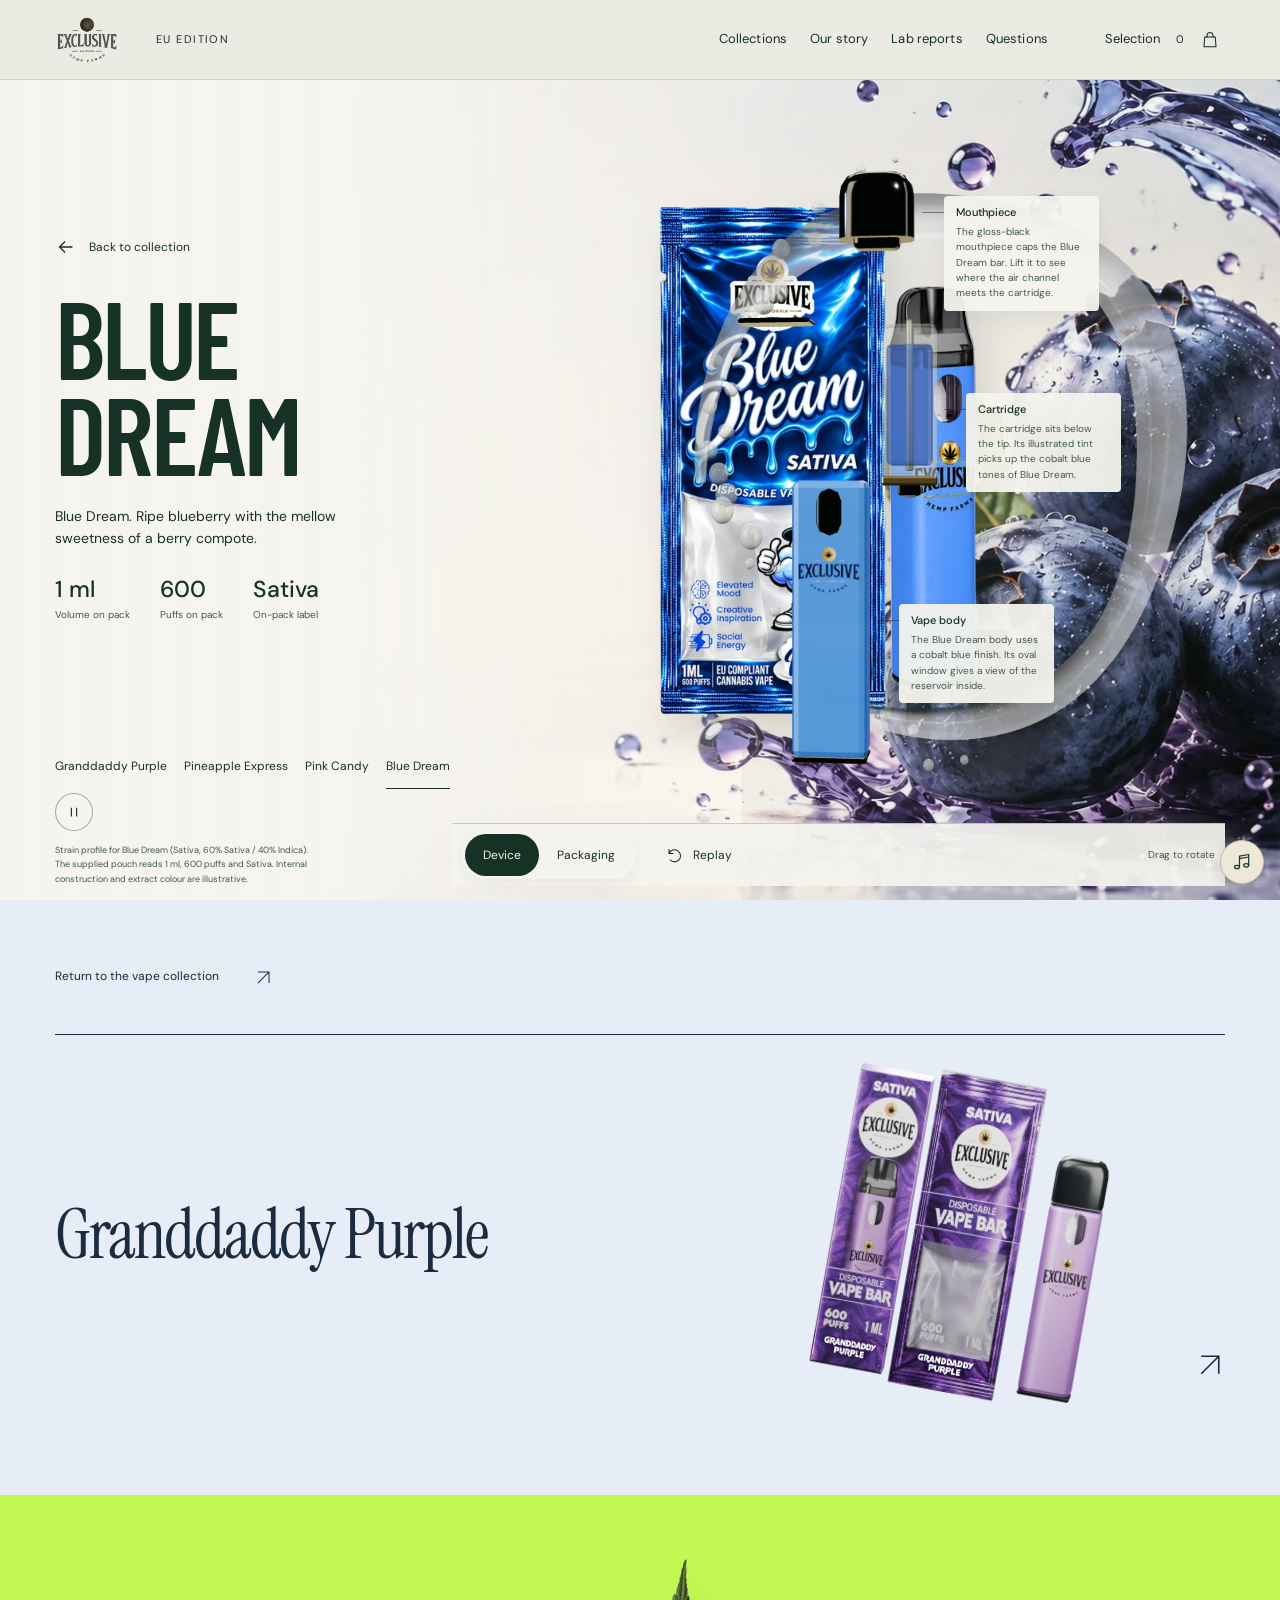
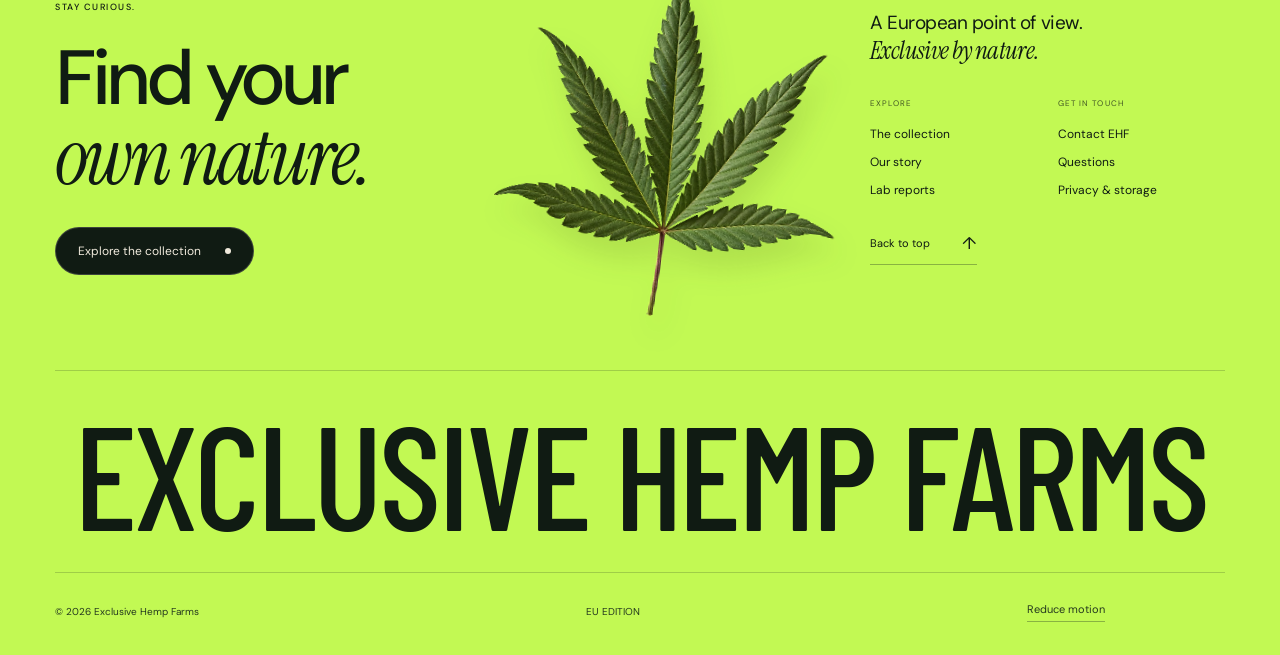
==== public/blueberry.html @ 5dedce35 "Initial commit via Netlify [skip ci]" ====
<!doctype html><html lang="en"><head><meta charset="utf-8"><meta name="viewport" content="width=device-width,initial-scale=1"><title>Blue Dream — The vape edition — Exclusive Hemp Farms EU</title><meta name="description" content="Blue Dream. Ripe blueberry with the mellow sweetness of a berry compote."><meta name="theme-color" content="#101b13"><meta name="robots" content="noindex,nofollow"><link rel="icon" href="assets/favicon.png"><link rel="stylesheet" href="assets/fonts.css?v=1533f3475160"><link rel="stylesheet" href="styles.css?v=d5205878f6c6"><link rel="stylesheet" href="range.css?v=efde7f44a923"><link rel="stylesheet" href="soundscape.css?v=4248c386e1ec"><link rel="stylesheet" href="studies.css?v=fc1baa2a2f36"><link rel="stylesheet" href="leaf.css?v=dbc533bc6bcd"><link rel="stylesheet" href="smoke.css?v=e3075297af73"><link rel="stylesheet" href="entrance.css?v=60bba1873b85"><link rel="stylesheet" href="product-story.css?v=9e321ae81c49"><link rel="stylesheet" href="model-viewer.css?v=6ae8c938dfa9"><link rel="stylesheet" href="premium-range.css?v=fd14d6613553"><link rel="stylesheet" href="editions.css?v=f615f552817e"><script src="app.js?v=a95177cbecfe" type="module"></script><link rel="stylesheet" href="collection-cinema.css?v=55f308e5d722"><link rel="stylesheet" href="product-reveal.css?v=84df0d47ff23"><link rel="stylesheet" href="flavour-motion.css?v=278809ebc2f7"><link rel="stylesheet" href="mood-circle.css?v=da6bcfbf22dc"></head><body data-page="edition" class="range-edition"><a class="skip-link" href="#main">Skip to content</a><header class="site-header">
    <a class="brand" href="index.html" aria-label="Exclusive Hemp Farms home"><img src="assets/ehf-logo.webp" width="74" height="72" alt="Exclusive Hemp Farms"><span class="edition">EU EDITION</span></a>
    <nav class="desktop-nav" aria-label="Main navigation"><a href="index.html#collections">Collections</a><a href="story.html">Our story</a><a href="index.html#standards">Lab reports</a><a href="index.html#questions">Questions</a></nav>
    <div class="header-actions"><button class="selection-toggle" data-open-selection aria-label="Open saved selection">Selection <span data-selection-count>0</span><svg viewBox="0 0 24 24" width="18" height="18" fill="none" stroke="currentColor" stroke-width="1.4" aria-hidden="true"><path d="M5 8h14l1 13H4L5 8Z"/><path d="M8 9V6a4 4 0 0 1 8 0v3"/></svg></button><button class="menu-toggle" aria-expanded="false" aria-controls="mobile-menu" aria-label="Open navigation"><span></span><span></span></button></div>
  </header><nav class="mobile-menu" id="mobile-menu" aria-label="Mobile navigation" hidden><a href="index.html#collections">Collections</a><a href="story.html">Our story</a><a href="index.html#standards">Lab reports</a><a href="index.html#questions">Questions</a><span>EXCLUSIVE HEMP FARMS / EU</span></nav><main id="main" class="inner-main"><article class="flavour-page" data-edition-page="blueberry" style="--edition-colour:#78a8ee;--edition-deep:#172f5c;--edition-paper:#e6edf6;--edition-ink:#1a2b42">
  <!-- product-reveal-start --><section class="product-reveal" data-product-reveal data-range-scene id="vape-study" style="--reveal-colour:#427fdb" aria-labelledby="flavour-title-blueberry">
 <div class="product-reveal__depth" aria-hidden="true"></div><img class="product-reveal__fruit" src="assets/flavours/blueberry-fruit-v2.webp" width="1536" height="1024" alt="" decoding="async">
 <div class="product-reveal__intro"><a class="product-reveal__back" href="vapes.html#collections"><svg viewBox="0 0 24 24" fill="none" stroke="currentColor" stroke-width="1.4" aria-hidden="true"><path d="M19 12H5m6-6-6 6 6 6"/></svg>Back to collection</a><h1 id="flavour-title-blueberry" tabindex="-1">Blue Dream</h1><p class="product-reveal__finish">Blue Dream. Ripe blueberry with the mellow sweetness of a berry compote.</p><dl class="product-reveal__facts"><div><dt>Volume on pack</dt><dd>1 ml</dd></div><div><dt>Puffs on pack</dt><dd>600</dd></div><div><dt>On-pack label</dt><dd>Sativa</dd></div></dl></div>
 <div class="product-reveal__viewer model-editor" data-model-editor="vapes" data-model-flow data-initial-flavour="blueberry-cobbler">
 <div class="model-stage" data-model-stage><div class="model-float"><img class="model-poster" data-model-poster src="assets/vape-range/blueberry-cobbler-runway.webp" width="589" height="702" alt="Blue Dream EHF vape" decoding="async"><canvas tabindex="0" aria-label="Blue Dream 3D model. Drag or use arrow keys to rotate." hidden></canvas></div>
 <div class="product-reveal__labels"><div data-flow-label="Mouthpiece"><b>Mouthpiece</b><span>The gloss-black mouthpiece caps the Blue Dream bar. Lift it to see where the air channel meets the cartridge.</span></div><div data-flow-label="Cartridge"><b>Cartridge</b><span>The cartridge sits below the tip. Its illustrated tint picks up the cobalt blue tones of Blue Dream.</span></div><div data-flow-label="DeviceHousing"><b>Vape body</b><span>The Blue Dream body uses a cobalt blue finish. Its oval window gives a view of the reservoir inside.</span></div><div data-flow-label="Wrapper"><b>Foil wrapper</b><span>The Blue Dream foil carries the approved front and back artwork in cobalt blue tones. The side notch guides the tear across the top seam.</span></div></div></div>
 <div class="product-reveal__controls"><div role="group" aria-label="Product view"><button data-model-view="device" aria-pressed="true">Device</button><button data-model-view="wrapper" aria-pressed="false" disabled>Packaging</button></div><button data-model-open disabled><svg viewBox="0 0 24 24" fill="none" stroke="currentColor" stroke-width="1.4" aria-hidden="true"><path d="M4 10a8 8 0 1 1 1 8M4 4v6h6"/></svg><b>Replay</b></button><button data-model-reset hidden>Retry 3D view</button><span data-model-gesture>Loading 3D…</span></div><span class="sr-only" data-model-status role="status" aria-live="polite"></span>
 </div><nav class="flavour-switch" aria-label="Choose a flavour"><button data-scene-flavour="grape-rush" aria-pressed="false">Granddaddy Purple</button><button data-scene-flavour="mango-mirage" aria-pressed="false">Pineapple Express</button><button data-scene-flavour="cherry-drift" aria-pressed="false">Pink Candy</button><button data-scene-flavour="blueberry-cobbler" aria-pressed="true">Blue Dream</button><button data-scene-motion aria-label="Pause liquid background" aria-pressed="false"><svg viewBox="0 0 16 16" fill="none" stroke="currentColor" stroke-width="1.3" aria-hidden="true"><path d="M5 3v10M11 3v10"/></svg></button></nav><p class="product-reveal__note">Strain profile for Blue Dream (Sativa, 60% Sativa / 40% Indica). The supplied pouch reads 1 ml, 600 puffs and Sativa. Internal construction and extract colour are illustrative.</p></section><!-- product-reveal-end -->
  
  
  <nav class="flavour-next" aria-label="Continue exploring"><a href="vapes.html">Return to the vape collection<svg viewBox="0 0 24 24" fill="none" stroke="currentColor" stroke-width="1.3" aria-hidden="true"><path d="M5 19 19 5M5 5h14v14"/></svg></a><a class="flavour-next__feature" href="grape.html" aria-label="Continue to the Granddaddy Purple edition"><strong>Granddaddy Purple</strong><img src="assets/editions/grape-set.webp" width="589" height="702" alt="Granddaddy Purple vape set" loading="lazy"><svg viewBox="0 0 24 24" fill="none" stroke="currentColor" stroke-width="1.3" aria-hidden="true"><path d="M5 19 19 5M5 5h14v14"/></svg></a></nav>
 </article></main><footer class="site-footer footer-unified" id="find-your-nature" aria-labelledby="footer-invitation-title">
 <div class="footer-top"><div class="footer-invitation"><span class="small-label">STAY CURIOUS.</span><h2 id="footer-invitation-title">Find your<br><em>own nature.</em></h2><a class="button dark" href="collection.html">Explore the collection <span class="button-dot" aria-hidden="true"></span></a></div>
 <div class="footer-botanical"><!-- closing-leaf-start --><span class="closing-leaf" aria-hidden="true"><span class="leaf-sway"><img class="leaf-photo" src="assets/cannabis-fan-leaf.webp" width="1000" height="1032" alt="" loading="lazy" draggable="false"><canvas class="leaf-surface"></canvas></span></span><!-- closing-leaf-end --></div>
 <div class="footer-directory"><p class="footer-motto">A European point of view.<br><em>Exclusive by nature.</em></p><div class="footer-links"><div><span>EXPLORE</span><a href="collection.html">The collection</a><a href="story.html">Our story</a><a href="lab-reports.html">Lab reports</a></div><div><span>GET IN TOUCH</span><a href="https://exclusivehempfarms.com/contact-us/" target="_blank" rel="noopener noreferrer">Contact EHF</a><a href="index.html#questions">Questions</a><a href="privacy.html">Privacy & storage</a></div></div><a href="#main" class="text-link footer-back-top">Back to top <span aria-hidden="true">↑</span></a></div></div>
 <div class="footer-wordmark" aria-label="Exclusive Hemp Farms">EXCLUSIVE HEMP FARMS</div><div class="footer-bottom"><span>© 2026 Exclusive Hemp Farms</span><span>EU EDITION</span><button data-motion-toggle aria-pressed="false">Reduce motion</button></div>
 </footer><div id="overlay-root"></div><div class="toast" role="status" aria-live="polite"></div><noscript><p class="noscript-note">Product information is available without JavaScript. Enable JavaScript to filter products and save your selection.</p></noscript></body></html>
---- public/assets/fonts.css ----
@font-face {
  font-family: 'Barlow Condensed';
  font-style: normal;
  font-weight: 500;
  font-display: swap;
  src: url(font-0.woff2) format('woff2');
}
@font-face {
  font-family: 'Barlow Condensed';
  font-style: normal;
  font-weight: 600;
  font-display: swap;
  src: url(font-1.woff2) format('woff2');
}
@font-face {
  font-family: 'DM Sans';
  font-style: normal;
  font-weight: 400;
  font-display: swap;
  src: url(font-2.woff2) format('woff2');
}
@font-face {
  font-family: 'DM Sans';
  font-style: normal;
  font-weight: 500;
  font-display: swap;
  src: url(font-3.woff2) format('woff2');
}
@font-face {
  font-family: 'DM Sans';
  font-style: normal;
  font-weight: 600;
  font-display: swap;
  src: url(font-4.woff2) format('woff2');
}
@font-face {
  font-family: 'DM Sans';
  font-style: normal;
  font-weight: 700;
  font-display: swap;
  src: url(font-5.woff2) format('woff2');
}
@font-face {
  font-family: 'Instrument Serif';
  font-style: italic;
  font-weight: 400;
  font-display: swap;
  src: url(font-6.woff2) format('woff2');
}
@font-face {
  font-family: 'Instrument Serif';
  font-style: normal;
  font-weight: 400;
  font-display: swap;
  src: url(font-7.woff2) format('woff2');
}
---- public/styles.css ----
@charset "UTF-8";
:root{--ink:#101b13;--deep:#09120d;--panel:#17271b;--cream:#f0eadc;--muted:#b1b6a7;--lime:#c2f953;--line:rgba(240,234,220,.2);--sans:'DM Sans',sans-serif;--display:'Barlow Condensed',sans-serif;--serif:'Instrument Serif',serif;--gutter:clamp(24px,4.3vw,88px)}
*{box-sizing:border-box}html{scroll-behavior:smooth;scroll-padding-top:110px}body{margin:0;background:var(--ink);color:var(--cream);font:400 16px/1.6 var(--sans);-webkit-font-smoothing:antialiased}button,input,select,textarea{font:inherit}button,a{-webkit-tap-highlight-color:transparent}a{color:inherit;text-decoration:none}button{color:inherit;cursor:pointer;border:0;background:none}button:disabled{cursor:not-allowed}a:focus-visible,button:focus-visible,summary:focus-visible,input:focus-visible,select:focus-visible{outline:2px solid var(--lime);outline-offset:6px}img{max-width:100%;display:block}h1,h2,h3,p{margin:0}h2{font-size:clamp(40px,5.4vw,88px);font-weight:500;letter-spacing:-.065em;line-height:1.02}h2 em,h3 em{font-family:var(--serif);font-weight:400;letter-spacing:-.035em}button[hidden],[hidden]{display:none!important}::selection{background:var(--lime);color:var(--ink)}.skip-link{position:fixed;top:-100px;left:24px;background:var(--lime);padding:12px 20px;color:var(--ink);z-index:100}.skip-link:focus{top:10px}.site-header{height:108px;display:flex;justify-content:space-between;align-items:center;padding:0 var(--gutter);border-bottom:1px solid var(--line);position:absolute;inset:0 0 auto;z-index:30;transition:background .4s,box-shadow .4s}.site-header.scrolled{position:fixed;height:80px;background:rgba(9,18,13,.98);box-shadow:0 4px 20px #0001}.brand{display:flex;align-items:center;gap:18px}.brand img{width:64px;height:69px;object-fit:contain}.edition{font-size:11px;letter-spacing:.13em;border-left:1px solid var(--line);padding:8px 0 8px 18px}.desktop-nav{display:flex;align-items:center;gap:32px}.desktop-nav a{font-size:13px;letter-spacing:.01em;position:relative;padding:10px 0}.desktop-nav a:after,.text-link:after{content:'';height:1px;background:var(--lime);position:absolute;left:0;bottom:4px;width:100%;transform:scaleX(0);transform-origin:right;transition:transform .35s}.desktop-nav a:hover:after,.text-link:hover:after{transform:scaleX(1);transform-origin:left}.header-actions{display:flex;gap:15px;align-items:center}.selection-toggle{display:flex;align-items:center;gap:10px;font-size:13px}.selection-toggle [data-selection-count]{font-size:11px;min-width:21px;height:21px;display:grid;place-items:center;border:1px solid var(--line);border-radius:50%}.menu-toggle{width:42px;height:42px;display:none}.menu-toggle span{display:block;width:24px;height:1px;background:var(--cream);margin:6px auto}.mobile-menu{position:fixed;inset:80px 0 0;background:var(--deep);z-index:29;padding:50px var(--gutter);display:flex;flex-direction:column;gap:20px}.mobile-menu a{font-size:46px;font-family:var(--serif)}.mobile-menu>span{font-size:12px;letter-spacing:.15em;margin-top:auto;color:var(--muted)}.hero{padding:145px var(--gutter) 35px;min-height:800px;height:min(980px,100svh);position:relative;background:radial-gradient(ellipse at 15% 50%,#2c361c55 0%,transparent 55%);overflow:hidden}.hero-topline{display:flex;justify-content:space-between;font-size:10px;letter-spacing:.12em;color:var(--muted)}.hero-composition{height:calc(100% - 160px);min-height:440px;position:relative;margin-top:12px}.hero-image-wrap{position:absolute;right:8.5%;top:2%;height:100%;width:31%;max-height:660px;border-radius:46% 46% 2px 2px;overflow:hidden;transform:rotate(8deg);background:#77795b}.hero-image{height:110%;width:100%;object-fit:cover;object-position:50% 58%;transform:scale(1.1);will-change:transform}.image-caption{position:absolute;bottom:12px;left:0;right:0;text-align:center;font-size:8px;letter-spacing:.14em;color:var(--cream);text-shadow:0 1px 3px #0009}h1{position:relative;height:100%;font-family:var(--display);font-weight:600;line-height:.8;letter-spacing:-.025em;pointer-events:none}.hero-line{position:absolute;z-index:2;white-space:nowrap;font-size:clamp(100px,15.8vw,258px);display:block}.hero-line.one{left:0;top:7%}.hero-line.two{right:0;bottom:10%}.hero-script{position:absolute;left:26%;top:36%;font:italic 400 clamp(90px,12vw,200px)/.8 var(--serif);letter-spacing:-.05em;color:var(--lime);z-index:3}.hero-orbit{position:absolute;width:95px;height:95px;left:3%;bottom:1%;color:var(--lime)}.hero-orbit svg{width:100%;height:100%;animation:orbit 35s linear infinite;fill:currentColor;font:9px var(--sans);letter-spacing:1.8px}.hero-orbit-logo{position:absolute;left:50%;top:50%;width:64%;height:64%;object-fit:contain;transform:translate(-50%,-50%)}.hero-bottom{display:grid;grid-template-columns:1fr auto 1fr;align-items:end;gap:24px;margin-top:26px;position:relative;z-index:3}.hero-bottom p{font-size:14px;color:var(--muted);max-width:330px;line-height:1.5}.button{min-height:53px;border:1px solid var(--line);border-radius:99px;padding:15px 25px;display:inline-flex;align-items:center;justify-content:center;gap:27px;font-size:14px;line-height:1.5;transition:background .25s,color .25s,transform .25s}.button.lime{background:var(--lime);color:var(--ink);border-color:var(--lime)}.button.lime:hover{background:var(--cream);border-color:var(--cream);transform:translateY(-3px)}.button-dot{height:6px;width:6px;border-radius:50%;background:currentColor}.scroll-cue{font-size:10px;letter-spacing:.12em;display:flex;align-items:center;justify-self:end;gap:14px}.scroll-line{height:40px;width:1px;background:var(--muted);position:relative;overflow:hidden}.scroll-line:after{content:'';position:absolute;inset:0;background:var(--lime);animation:scroll-line 2s ease-in-out infinite}.marquee{background:var(--lime);color:var(--ink);overflow:hidden;line-height:1;padding:18px 0}.marquee>div{width:max-content;display:flex;align-items:center;gap:55px;animation:marquee 35s linear infinite}.marquee span{font:500 22px var(--display);letter-spacing:.03em}.marquee i{font:italic 25px var(--serif)}.section{padding:100px var(--gutter)}.eyebrow{display:flex;justify-content:space-between;font-size:11px;letter-spacing:.12em;border-top:1px solid var(--line);padding-top:20px;color:var(--muted);margin-bottom:50px}.intro-body{display:grid;grid-template-columns:.2fr 1.3fr .7fr;gap:50px;align-items:start}.star{font-size:60px;color:var(--lime);line-height:1.2}.intro-copy{padding-top:10px}.intro-copy p{font-size:16px;line-height:1.8;color:var(--muted);max-width:360px}.text-link{display:inline-block;position:relative;border-bottom:1px solid currentColor;padding:8px 0;font-size:14px;line-height:1.5}.text-link:after{bottom:-1px}.intro-copy .text-link{margin-top:28px}.collections{padding-top:20px}.section-heading{display:flex;justify-content:space-between;align-items:end;gap:30px;margin-bottom:45px}.collection-grid{display:grid;grid-template-columns:1.18fr .82fr;grid-template-rows:300px 300px;gap:16px}.collection-card{position:relative;overflow:hidden;background:var(--panel);border-radius:3px;isolation:isolate;display:flex;flex-direction:column;justify-content:space-between;padding:27px 30px;transition:background .4s}.collection-card.oils{grid-row:span 2}.collection-card.oils>img{position:absolute;inset:0;width:100%;height:100%;object-fit:cover;transition:transform .8s cubic-bezier(.2,.7,.2,1);z-index:-2;filter:brightness(.73)}.collection-card.oils:after{content:'';inset:45% 0 0;position:absolute;background:linear-gradient(transparent,#09120dce);z-index:-1}.collection-index{font-size:11px;letter-spacing:.13em;position:relative;z-index:2}.collection-card h3{font-size:clamp(30px,3.8vw,61px);letter-spacing:-.05em;line-height:1.05;font-weight:500;max-width:60%;position:relative;z-index:1}.collection-card h3 em{display:block}.collection-card.oils h3{max-width:none}.collection-card.oils h3 em{display:inline}.collection-bottom{display:flex;align-items:center;justify-content:space-between;gap:20px;font-size:10px;letter-spacing:.12em;margin-top:24px}.collection-bottom b{border-radius:50%;background:var(--lime);color:var(--ink);height:32px;width:32px;display:grid;place-items:center;font:24px var(--sans);transition:transform .5s}.collection-card:hover b{transform:rotate(90deg)}.collection-card:hover>img{transform:scale(1.04)}.collection-card.softgels{background:#d5d8bb;color:var(--ink)}.collection-card.skincare{background:#c3b794;color:var(--ink)}.softgels>img,.skincare>img{position:absolute;right:-1%;top:2%;height:93%;width:53%;object-fit:contain;mix-blend-mode:multiply;transition:transform .7s;pointer-events:none}.site-footer{padding:70px var(--gutter) 22px;background:var(--deep);overflow:hidden}.footer-top{display:flex;justify-content:space-between;align-items:start;margin-bottom:80px}.footer-top p{font-size:26px;letter-spacing:-.03em;line-height:1.25}.footer-top em{font-family:var(--serif);font-weight:400;font-size:33px}.footer-wordmark{font:500 15.55vw/.85 var(--display);letter-spacing:-.025em;white-space:nowrap;border-bottom:1px solid var(--line);padding-bottom:35px;position:relative}.footer-wordmark>span{font:16px var(--sans);vertical-align:top;margin-left:8px}.footer-bottom{display:flex;justify-content:space-between;align-items:center;gap:20px;padding-top:24px;font-size:11px;color:var(--muted)}.footer-bottom button{font-size:12px;border-bottom:1px solid var(--line);padding:0 0 2px}.toast{position:fixed;bottom:24px;left:50%;transform:translate(-50%,30px);padding:14px 24px;border-radius:99px;background:var(--lime);color:var(--ink);z-index:100;opacity:0;pointer-events:none;font-size:14px;transition:.3s;max-width:calc(100% - 32px);text-align:center}.toast.visible{transform:translate(-50%,0);opacity:1}.reveal{transition:opacity .8s ease,transform .8s cubic-bezier(.2,.7,.2,1)}.js-motion .reveal:not(.in-view){opacity:0;transform:translateY(38px)}.no-scroll{overflow:hidden}.motion-off *{animation:none!important;transition:none!important;scroll-behavior:auto!important}.motion-off .reveal{opacity:1!important;transform:none!important}
@keyframes orbit{to{transform:rotate(360deg)}}@keyframes marquee{to{transform:translateX(-50%)}}@keyframes scroll-line{0%{transform:translateY(-100%)}100%{transform:translateY(100%)}}@keyframes enter-up{from{opacity:0;transform:translateY(65px)}to{opacity:1;transform:translateY(0)}}
@media(min-width:901px){body:not(.motion-off) .hero-line.one{animation:enter-up 1s .15s both}body:not(.motion-off) .hero-script{animation:enter-up 1.1s .35s both}body:not(.motion-off) .hero-line.two{animation:enter-up 1s .5s both}}
@media(min-width:1700px){.hero-composition{max-width:1600px;margin-left:auto;margin-right:auto}}
@media(max-width:1100px){.desktop-nav{gap:20px}.edition{display:none}.hero{min-height:750px}.hero-image-wrap{right:5%;width:36%;top:5%;height:90%}.hero-orbit{left:0;width:80px;height:80px}.intro-body{grid-template-columns:1fr 1fr;gap:35px}.intro-body .star{display:none}.collection-grid{grid-template-rows:270px 270px}.hero-topline>span:last-child{display:none}}
@media(max-width:760px){html{scroll-padding-top:85px}.site-header{height:88px}.site-header.scrolled{height:76px}.brand img{height:59px;width:56px}.desktop-nav{display:none}.menu-toggle{display:block}.header-actions{gap:15px}.selection-toggle{font-size:12px}.selection-toggle svg{display:none}.hero{padding-top:115px;height:auto;min-height:0;padding-bottom:30px}.hero-topline{font-size:8px;letter-spacing:.11em}.hero-composition{height:560px;min-height:0;margin-top:30px}.hero-image-wrap{width:65%;height:72%;right:0;top:9%;border-radius:45% 45% 2px 2px;transform:rotate(6deg)}.hero-line{font-size:clamp(82px,24.5vw,180px)}.hero-line.one{top:0}.hero-script{font-size:clamp(75px,24vw,160px);left:5%;top:32%}.hero-line.two{bottom:4%;font-size:clamp(70px,18.5vw,142px)}.hero-orbit{bottom:16%;left:1%;width:66px;height:66px}.hero-bottom{display:flex;flex-wrap:wrap;gap:24px;margin-top:14px}.hero-bottom p{font-size:14px;flex-basis:100%}.hero-bottom .button{padding:13px 20px;min-height:48px;font-size:13px}.scroll-cue{margin-left:auto;font-size:8px;max-width:75px;gap:10px}.scroll-line{flex-shrink:0}.marquee{padding:15px 0}.marquee span{font-size:20px}.marquee i{font-size:22px}.section{padding:65px var(--gutter)}.eyebrow{font-size:9px;margin-bottom:34px;gap:30px}.eyebrow span:last-child{text-align:right}.intro-body{display:block}.intro-copy{padding-top:25px}.intro-copy p{max-width:none}.intro-copy .text-link{margin-top:15px}.collections{padding-top:5px}.section-heading{align-items:start;flex-direction:column;gap:20px;margin-bottom:30px}h2{font-size:clamp(40px,11vw,65px)}.collection-grid{display:flex;flex-direction:column;gap:12px}.collection-card.oils{height:470px}.collection-card{min-height:275px;padding:23px}.collection-card h3{font-size:42px}.collection-card.oils h3{font-size:48px}.softgels>img,.skincare>img{width:53%}.footer-top{gap:25px;margin-bottom:65px}.footer-top p{font-size:20px}.footer-top em{font-size:27px}.footer-top .text-link{font-size:12px}.footer-wordmark{font-size:15vw;padding-bottom:24px}.footer-wordmark>span{font-size:10px}.footer-bottom{flex-wrap:wrap;font-size:10px;gap:15px}.footer-bottom>span:nth-child(2){display:none}}
@media(max-width:400px){.hero-composition{height:480px}.hero-image-wrap{height:73%}.hero-line.two{bottom:2%}.hero-bottom .button{font-size:12px;gap:16px}.hero-orbit{bottom:17%;width:57px;height:57px}}
@media(prefers-reduced-motion:reduce){html{scroll-behavior:auto}*,*:before,*:after{animation:none!important;transition:none!important}.reveal{opacity:1!important;transform:none!important}}

/* Catalogue, editorial chapters and connected product views. */
.sr-only{position:absolute;width:1px;height:1px;padding:0;margin:-1px;overflow:hidden;clip:rect(0,0,0,0);white-space:nowrap;border:0}.motion-off .hero-image{transform:none!important}
.section-aside{max-width:280px;color:var(--muted)}.section-aside p{font-size:14px;margin-bottom:10px}.featured{padding-top:10px}.product-grid{display:grid;grid-template-columns:repeat(4,1fr);gap:20px}.product-image{position:relative;overflow:hidden;aspect-ratio:4/5;color:var(--ink);border-radius:2px}.product-image>a{display:block;width:100%;height:100%}.product-image img{width:100%;height:100%;object-fit:contain;mix-blend-mode:multiply;transition:transform .75s cubic-bezier(.2,.7,.2,1);padding:24px 12px}.product-card:hover .product-image img{transform:translateY(-8px) scale(1.045)}.sage{background:#c4cab1}.sand{background:#d6ccaf}.lavender{background:#cbc8d4}.clay{background:#cfb99f}.product-format{position:absolute;left:18px;top:18px;font-size:9px;text-transform:uppercase;letter-spacing:.1em;pointer-events:none}.save-button{position:absolute;right:14px;bottom:14px;width:40px;height:40px;border-radius:50%;display:grid;place-items:center;background:var(--cream);color:var(--ink);font-size:25px;line-height:1;transition:background .25s,transform .25s}.save-button:hover,.save-button[aria-pressed=true]{background:var(--lime)}.save-button:hover{transform:rotate(10deg)}.save-button[aria-pressed=true]{font-size:19px}.product-name{display:flex;justify-content:space-between;align-items:baseline;gap:10px;padding-top:20px}.product-name h3{font-size:19px;letter-spacing:-.04em;font-weight:500;line-height:1.3}.product-name>span{font-size:10px;border-bottom:1px solid var(--line);padding-bottom:1px;color:var(--muted)}.product-card>p{font-size:12px;color:var(--muted);line-height:1.5;padding-top:6px}.range-note{font-size:12px;color:var(--muted);border-top:1px solid var(--line);padding-top:20px;margin-top:38px}.story-chapter{height:200svh;position:relative}.story-sticky{position:sticky;top:0;min-height:750px;height:100svh;padding:60px var(--gutter);overflow:hidden;isolation:isolate;display:flex;flex-direction:column;justify-content:space-between;background:var(--deep)}.story-background{position:absolute;inset:0;width:100%;height:100%;object-fit:cover;object-position:center;z-index:-3;will-change:transform}.story-shade{position:absolute;inset:0;background:linear-gradient(90deg,#09120ddb,#09120d40 70%),linear-gradient(0deg,#09120d75,transparent 35%);z-index:-2}.story-topline{display:flex;justify-content:space-between;color:var(--muted);font-size:10px;letter-spacing:.12em;padding-top:40px}.story-kicker{display:block;font-size:10px;letter-spacing:.14em;color:var(--lime);margin-bottom:25px}.story-content h2{font-size:clamp(50px,6.5vw,110px);line-height:1.02;letter-spacing:-.06em}.story-content h2 em{color:var(--lime)}.story-content p{max-width:345px;margin:28px 0;font-size:14px;line-height:1.7;color:var(--muted)}.button.outline:hover{background:var(--cream);color:var(--ink);border-color:var(--cream)}.story-chapters{display:flex;justify-content:space-between;max-width:600px;gap:20px;padding-bottom:16px;position:relative;color:#d6dbcc80;font-size:10px;letter-spacing:.08em;margin-top:30px}.story-chapters>.active{color:var(--lime)}.chapter-progress{position:absolute;bottom:0;left:0;right:0;height:1px;background:#f0eadc40}.chapter-progress>span{display:block;background:var(--lime);height:100%;transform:scaleX(0);transform-origin:left}.standards-layout{display:grid;grid-template-columns:1fr 1fr;gap:10%;align-items:center}.small-label{display:block;font-size:10px;letter-spacing:.14em;font-weight:500}.standards-copy>.small-label{color:var(--lime);margin-bottom:25px}.standards-copy>p{color:var(--muted);line-height:1.8;max-width:385px;margin:30px 0}.report-panel{background:var(--cream);color:var(--ink);padding:30px;border-radius:3px;transform:rotate(2deg)}.report-heading{display:flex;justify-content:space-between;font-size:8px;letter-spacing:.07em;border-bottom:1px solid #101b1330;padding-bottom:14px}.report-monogram{font:italic 100px/.9 var(--serif);letter-spacing:-.06em;padding:35px 0}.report-monogram>span{display:block;font:10px var(--sans);letter-spacing:.15em;margin:10px 0 0;text-transform:uppercase}.report-fields details{border-top:1px solid #101b1330;padding:4px 0}.report-fields summary{display:flex;align-items:center;gap:16px;cursor:pointer;font-size:14px;padding:14px 0;list-style:none}.report-fields summary::-webkit-details-marker{display:none}.report-fields summary>span{font-size:9px;opacity:.6}.report-fields summary>b{margin-left:auto;font-weight:400;font-size:22px;transition:transform .25s}.report-fields details[open] summary>b{transform:rotate(45deg)}.report-fields p{font-size:13px;line-height:1.65;padding:0 5px 17px 30px;max-width:380px}.report-footnote{font-size:10px;opacity:.7;border-top:1px solid #101b1330;padding-top:18px;line-height:1.6}.questions{padding-top:40px}.faq-layout{display:grid;grid-template-columns:1fr 1.3fr;gap:10%}.faq-list details{border-bottom:1px solid var(--line)}.faq-list details:first-child{border-top:1px solid var(--line)}.faq-list summary{display:flex;align-items:center;justify-content:space-between;gap:30px;padding:25px 0;list-style:none;font-size:17px;font-weight:500;letter-spacing:-.02em;cursor:pointer;line-height:1.5}.faq-list summary::-webkit-details-marker{display:none}.faq-list summary>span{font-size:25px;font-weight:400;color:var(--lime);transition:transform .25s}.faq-list details[open] summary>span{transform:rotate(45deg)}.faq-list p{max-width:570px;color:var(--muted);font-size:14px;padding-bottom:24px;line-height:1.85}.faq-list .text-link{margin-bottom:25px}.closing-note{background:var(--lime);color:var(--ink);margin:20px var(--gutter) 90px;padding:65px;position:relative;overflow:hidden;border-radius:3px}.closing-note h2{font-size:clamp(60px,8vw,130px);margin:25px 0 32px;position:relative;z-index:2}.button.dark{background:var(--ink);color:var(--cream);position:relative;z-index:2}.button.dark:hover{background:var(--cream);color:var(--ink);transform:translateY(-3px)}.footer-links{display:flex;gap:75px}.footer-links>div{display:flex;flex-direction:column;gap:10px}.footer-links span{font-size:9px;letter-spacing:.12em;color:var(--muted);margin-bottom:10px}.footer-links a{font-size:13px}.footer-links a:hover{color:var(--lime)}
.selection-dialog{padding:0;border:0;position:fixed;inset:0 0 0 auto;margin:0;width:min(520px,100%);max-width:100%;height:100%;max-height:100%;background:var(--cream);color:var(--ink);box-shadow:-20px 0 70px #0003;overflow:auto}.selection-dialog::backdrop{background:#0009;backdrop-filter:blur(4px)}.selection-dialog[open]{animation:drawer-in .35s ease both}.drawer-heading{display:flex;justify-content:space-between;align-items:start;padding:35px 30px;border-bottom:1px solid #101b1320;gap:20px}.drawer-heading h2{font-size:38px;line-height:1.1;margin-top:12px}.drawer-heading h2 em{display:block}.close-dialog{font-size:30px;line-height:1;width:42px;height:42px;border:1px solid #101b1330;border-radius:50%;flex-shrink:0}.selection-content{padding:10px 30px}.selection-item{display:flex;gap:25px;border-bottom:1px solid #101b1320;padding:22px 0;align-items:center}.selection-thumb{width:100px;height:110px;flex-shrink:0}.selection-thumb img{width:100%;height:100%;object-fit:contain;mix-blend-mode:multiply}.selection-item>div>a{font-size:19px;font-weight:500;line-height:1.3}.selection-item p{font-size:12px;opacity:.6;margin:5px 0}.selection-item button{padding:4px 0;border-bottom:1px solid #101b1350;font-size:12px;margin-top:8px}.selection-actions{padding:24px 30px 40px}.selection-actions>p{font-size:12px;color:#566052;margin-bottom:22px}.selection-actions>.button{width:100%;border:1px solid #101b1320}.selection-actions>.text-link{display:table;margin:20px auto 0;font-size:13px}.selection-empty{padding:30px 0;text-align:center}.selection-empty>span{font-size:80px;color:#788658}.selection-empty h3{font-size:35px;letter-spacing:-.05em;line-height:1.1;margin-top:20px}.selection-empty h3 em{display:block}.selection-empty p{font-size:14px;max-width:300px;margin:25px auto;color:#566052}.selection-dialog :focus-visible{outline-color:var(--ink)}
.inner-main{padding-top:108px}.page-hero{padding:70px var(--gutter) 45px}.breadcrumb{font-size:11px;color:var(--muted);display:flex;gap:12px;align-items:center;margin-bottom:45px}.breadcrumb a:hover{color:var(--lime)}.breadcrumb>span{opacity:.5}.page-hero .small-label{color:var(--lime);margin-bottom:24px}.page-title{font-family:var(--display);font-size:clamp(80px,12vw,190px);line-height:.87;font-weight:500;letter-spacing:-.035em;height:auto;pointer-events:auto;position:static}.page-title em{font-family:var(--serif);font-size:.82em;color:var(--lime);font-weight:400}.page-intro{display:flex;justify-content:space-between;align-items:end;gap:30px;margin-top:40px}.page-intro>p{font-size:16px;line-height:1.8;max-width:440px;color:var(--muted)}.page-intro>span{font-size:10px;letter-spacing:.14em;color:var(--muted)}.catalogue-section{padding:20px var(--gutter) 110px}.catalogue-toolbar{display:flex;align-items:center;justify-content:space-between;gap:25px;border-top:1px solid var(--line);border-bottom:1px solid var(--line);padding:22px 0;margin-bottom:35px}.filters{display:flex;flex-wrap:wrap;gap:7px}.filters button{border:1px solid var(--line);font-size:12px;padding:9px 16px;border-radius:99px;transition:.25s}.filters button.active{background:var(--lime);border-color:var(--lime);color:var(--ink)}.filters button:hover{border-color:var(--lime)}.catalogue-search{border-bottom:1px solid var(--line);display:flex;gap:12px;align-items:center;padding:8px 0;min-width:200px}.catalogue-search svg{flex-shrink:0}.catalogue-search input{background:none;border:none;color:var(--cream);width:170px;font-size:13px;outline-offset:10px}.catalogue-search input::placeholder{color:var(--muted)}.catalogue-meta{display:flex;justify-content:space-between;color:var(--muted);font-size:11px;margin-bottom:25px}.catalogue-section .product-grid{grid-template-columns:repeat(3,1fr);gap:50px 24px}.catalogue-empty{grid-column:1/-1;padding:70px 0}.catalogue-empty h2{font-size:45px}.catalogue-empty p{margin:20px 0;color:var(--muted)}.product-detail{display:grid;grid-template-columns:1.05fr .95fr;gap:7%;padding:0 var(--gutter) 100px;align-items:start}.product-gallery{position:relative;aspect-ratio:1/1.08;display:grid;place-items:center;border-radius:3px}.product-gallery>img{width:90%;height:90%;object-fit:contain;mix-blend-mode:multiply;transition:transform .8s}.product-gallery:hover>img{transform:scale(1.03)}.gallery-label{position:absolute;bottom:25px;left:25px;color:var(--ink);font-size:9px;letter-spacing:.12em}.product-info{padding-top:20px}.product-info .small-label{color:var(--lime);margin-bottom:24px}.product-title{font:500 clamp(48px,5.8vw,90px)/1 var(--sans);letter-spacing:-.07em;position:static;height:auto;pointer-events:auto}.product-subtitle{font:italic 30px var(--serif);margin-top:14px;color:var(--muted)}.product-description{font-size:15px;line-height:1.9;color:var(--muted);margin:28px 0 25px;max-width:470px}.availability{border-top:1px solid var(--line);border-bottom:1px solid var(--line);padding:20px 0;margin-bottom:25px;display:flex;gap:15px;align-items:start}.availability>span{font-size:20px;color:var(--lime);line-height:1.25}.availability p{font-size:12px;line-height:1.7;color:var(--muted)}.availability strong{display:block;color:var(--cream);font-size:13px;font-weight:500;margin-bottom:2px}.product-info>.button{width:100%;margin-bottom:20px}.product-info .faq-list{margin-top:15px}.product-info .faq-list summary{font-size:14px;padding:17px 0}.product-info .faq-list p{font-size:13px}.related-section{padding-top:0}.related-section .product-grid{grid-template-columns:repeat(3,1fr)}.editorial-cover{margin:10px var(--gutter) 0;overflow:hidden;position:relative;height:560px;border-radius:3px}.editorial-cover>img{width:100%;height:100%;object-fit:cover}.editorial-cover>span{position:absolute;bottom:25px;left:30px;font-size:10px;letter-spacing:.1em}.editorial-grid{display:grid;grid-template-columns:1fr 1fr;gap:9%;padding:90px var(--gutter)}.editorial-grid h2{font-size:clamp(45px,5.5vw,80px)}.editorial-grid p{font-size:17px;line-height:1.9;color:var(--muted);margin-bottom:25px}.editorial-grid p:last-child{margin-bottom:0}.editorial-grid .text-link{margin-top:10px}.values-grid{display:grid;grid-template-columns:repeat(3,1fr);gap:40px}.value-entry{border-top:1px solid var(--line);padding-top:25px}.value-entry>span{font:italic 50px var(--serif);color:var(--lime)}.value-entry h3{font-size:25px;font-weight:500;letter-spacing:-.04em;margin:25px 0 15px}.value-entry p{font-size:14px;line-height:1.9;color:var(--muted)}.lab-guide{display:grid;grid-template-columns:.65fr 1.35fr;gap:10%;padding:45px var(--gutter) 100px}.lab-guide>aside{position:sticky;top:115px;align-self:start}.lab-guide>aside h2{font-size:40px;margin-bottom:25px}.lab-guide>aside p{font-size:14px;color:var(--muted);line-height:1.8}.lab-guide>aside .button{margin-top:25px;font-size:12px;gap:15px}.article-section{border-top:1px solid var(--line);padding:35px 0}.article-section>span{font-size:11px;color:var(--lime);letter-spacing:.1em}.article-section h2{font-size:35px;margin:20px 0;letter-spacing:-.04em}.article-section p{color:var(--muted);font-size:15px;line-height:1.9}.article-section ul{color:var(--muted);font-size:14px;line-height:1.9;padding-left:20px}.article-section li{margin:10px 0}.guide-note{border:1px solid var(--line);padding:25px;color:var(--muted);font-size:13px}.privacy-content{max-width:850px;padding:10px var(--gutter) 100px}.privacy-content h2{font-size:30px;margin:35px 0 15px;letter-spacing:-.04em}.privacy-content p{font-size:15px;color:var(--muted);line-height:1.9;margin-bottom:20px}.privacy-content button{margin:12px 0}.noscript-note{padding:20px var(--gutter);background:var(--lime);color:var(--ink)}
@keyframes drawer-in{from{transform:translateX(100%);opacity:.2}to{transform:translateX(0);opacity:1}}
@media(max-width:1100px){.product-grid{gap:15px}.product-name h3{font-size:17px}.product-name>span{display:none}.product-image img{padding:25px 0}.standards-layout{gap:6%}.report-panel{padding:25px}.footer-links{gap:35px}.story-sticky{min-height:720px}.product-info{padding-top:0}.product-info .small-label{font-size:9px}.product-detail{gap:5%}.product-title{font-size:60px}.catalogue-toolbar{align-items:start;flex-direction:column}.catalogue-search{width:100%}.catalogue-search input{width:100%}.product-format{font-size:8px;left:14px;top:14px}}
@media(max-width:760px){.featured{padding-top:0}.product-grid{grid-template-columns:repeat(2,1fr);gap:32px 12px}.product-image{aspect-ratio:3/4}.product-image img{padding:22px 0 8px}.product-format{font-size:7px;left:10px;top:12px;letter-spacing:.03em}.product-name{padding-top:14px}.product-name h3{font-size:16px}.product-card>p{font-size:11px}.save-button{height:33px;width:33px;font-size:21px;right:10px;bottom:10px}.range-note{font-size:11px;margin-top:25px;line-height:1.8}.story-chapter{height:155svh}.story-sticky{min-height:700px;height:100svh;padding:35px var(--gutter);}.story-topline{font-size:8px;padding-top:60px}.story-topline>span:last-child{display:none}.story-content h2{font-size:clamp(50px,12.5vw,80px)}.story-content p{max-width:300px;font-size:13px;margin:25px 0}.story-content .button{font-size:12px;min-height:48px}.story-background{object-position:63% center}.story-shade{background:linear-gradient(90deg,#09120de6,#09120d50),linear-gradient(0deg,#09120d80,transparent)}.story-kicker{font-size:8px}.story-chapters{font-size:7px;gap:10px;margin-top:20px}.standards-layout{display:block}.standards-copy>p{max-width:none;font-size:14px;margin:24px 0}.standards-copy>.button{font-size:12px}.report-panel{margin:45px 5px 0;transform:rotate(1.5deg);padding:23px}.report-heading{font-size:7px}.report-monogram{font-size:88px;padding:30px 0}.report-fields summary{font-size:12px;gap:12px}.report-fields p{font-size:12px;padding-left:23px}.report-footnote{font-size:9px}.questions{padding-top:10px}.faq-layout{display:block}.faq-layout h2{margin-bottom:35px}.faq-list summary{font-size:15px;padding:20px 0;gap:20px}.faq-list p{font-size:13px}.closing-note{margin:5px var(--gutter) 55px;padding:35px 25px}.closing-note h2{font-size:66px}.closing-note .button{font-size:12px;padding:13px 20px}.footer-top{flex-wrap:wrap}.footer-top>p{width:100%;margin-bottom:15px}.footer-links{gap:40px}.footer-links a{font-size:12px}.footer-top>.text-link{margin-left:auto}.inner-main{padding-top:88px}.page-hero{padding-top:35px;padding-bottom:35px}.breadcrumb{margin-bottom:35px;font-size:10px;flex-wrap:wrap}.page-title{font-size:clamp(68px,18vw,130px);line-height:.95}.page-intro{margin-top:25px;display:block}.page-intro>p{font-size:14px}.page-intro>span{display:block;margin-top:20px;font-size:8px}.page-hero .small-label{font-size:9px}.catalogue-section{padding-top:0;padding-bottom:65px}.catalogue-toolbar{padding:18px 0;gap:18px;margin-bottom:20px}.filters{gap:6px}.filters button{font-size:10px;padding:8px 12px}.catalogue-meta{font-size:9px}.catalogue-section .product-grid{grid-template-columns:repeat(2,1fr);gap:30px 12px}.product-detail{display:block;padding-bottom:65px}.product-gallery{margin-bottom:32px}.product-info .small-label{font-size:10px}.product-title{font-size:52px}.product-subtitle{font-size:28px}.product-description{font-size:14px}.product-info>.button{font-size:13px}.related-section .product-grid{grid-template-columns:repeat(2,1fr)}.related-section .product-card:last-child{display:none}.editorial-cover{height:370px}.editorial-cover>span{font-size:8px;left:20px;bottom:20px}.editorial-grid{display:block;padding:55px var(--gutter)}.editorial-grid h2{margin-bottom:30px}.editorial-grid p{font-size:15px}.values-grid{display:block}.value-entry{margin-bottom:35px}.value-entry h3{margin:10px 0}.value-entry>span{font-size:40px}.lab-guide{display:block;padding-top:5px;padding-bottom:55px}.lab-guide>aside{position:static;margin-bottom:45px}.lab-guide>aside h2{font-size:35px}.article-section{padding:25px 0}.article-section h2{font-size:30px}.article-section p{font-size:14px}.article-section ul{font-size:13px}.drawer-heading{padding:30px 24px}.selection-content{padding:5px 24px}.selection-actions{padding:20px 24px 35px}.selection-item{gap:18px}.selection-item>div>a{font-size:17px}.selection-actions>.button{font-size:12px;gap:15px}.privacy-content h2{font-size:26px}.privacy-content p{font-size:14px}}
@media(prefers-reduced-motion:reduce){.story-chapter{height:auto}.story-sticky{position:relative}.story-background{transform:none!important}}
.motion-off .story-chapter{height:auto}.motion-off .story-sticky{position:relative}.motion-off .story-background{transform:none!important}
/* Comfortable targets without changing the editorial proportions. */
.menu-toggle,.close-dialog,.save-button{min-width:44px;min-height:44px}
.selection-toggle,.filters button,.catalogue-search{min-height:44px}
.selection-item button{min-height:44px}
.selection-export{margin-top:24px;border-top:1px solid #101b1320;font-size:13px}.selection-export summary{padding:16px 0;cursor:pointer}.selection-export textarea{width:100%;resize:vertical;padding:12px;border:1px solid #101b1330;border-radius:3px;background:#ffffff70;color:var(--ink);font-size:12px;line-height:1.6}

/* Editorial links sit together beside Selection. */
.site-header{gap:26px}
.site-header .brand{flex-shrink:0}
.site-header .desktop-nav{margin-left:auto;gap:clamp(18px,1.8vw,32px)}
.site-header .header-actions{flex-shrink:0;border-left:1px solid var(--line);padding-left:24px}
@media(max-width:1100px){.site-header{gap:20px}.site-header .desktop-nav{gap:18px}.site-header .header-actions{padding-left:20px}}
@media(max-width:1000px){.site-header .desktop-nav{display:none}.site-header .menu-toggle{display:block}.site-header .header-actions{margin-left:auto;border:0;padding-left:0}.mobile-menu{top:108px}.site-header.scrolled+.mobile-menu{top:80px}}
@media(max-width:760px){.site-header{gap:15px}.site-header .header-actions{gap:6px}.mobile-menu{top:88px}.site-header.scrolled+.mobile-menu{top:76px}}
@media(max-width:380px){.site-header{gap:8px;padding-inline:14px}.site-header .selection-toggle{gap:5px;font-size:11px}.site-header .header-actions{gap:1px}}
@media(max-width:760px){.filters button{font-size:12px}.save-button{right:8px;bottom:8px}.product-format{font-size:9px}.gallery-label{font-size:8px;max-width:calc(100% - 40px);left:20px}.mobile-menu{top:88px}.site-header.scrolled+.mobile-menu{top:76px}.hero-line.two{font-size:clamp(46px,17vw,130px)}}
/* Size the complete wordmark to the footer's actual inner width. */
.site-footer{container-type:inline-size}
.footer-wordmark{font-size:11.3vw;font-size:12.5cqw;line-height:.95;text-align:center;padding-bottom:clamp(24px,2.3vw,42px)}

/* The light philosophy film sits beside pine-green editorial typography. */
.intro-film-section{position:relative;isolation:isolate;overflow:hidden;background:#f2f0e9;color:#123b2c;padding-top:64px;padding-bottom:75px;--muted:#234a39;--line:#123b2c40}
.intro-film,.intro-film-shade{position:absolute;inset:0;pointer-events:none;z-index:-2}
.intro-film{left:32%;background:#f2f0e9 url('assets/hemp-details-poster.webp') center 43%/cover no-repeat}
.intro-film video{width:100%;height:100%;object-fit:cover;object-position:center 43%;filter:saturate(.65);opacity:0;transition:opacity .8s ease}
.intro-film-section[data-film-ready=true] .intro-film video{opacity:1}
.intro-film-shade{z-index:-1;background:linear-gradient(90deg,#f2f0e9 0%,#f2f0e9 30%,#f2f0e9e8 43%,#f2f0e9a6 55%,#f2f0e92e 76%,#f2f0e94d),linear-gradient(180deg,#f2f0e94d,transparent 60%,#f2f0e955)}
.intro-film-section .eyebrow{position:relative;color:#123b2c;border-top-color:#123b2c45;align-items:center;margin-bottom:45px;padding-top:18px;font-size:9px}
.intro-top-tools{display:flex;align-items:center;gap:24px}.intro-top-tools>span{font-size:9px;letter-spacing:.12em}
.intro-film-toggle{width:34px;height:34px;flex:0 0 34px;display:grid;place-items:center;border:1px solid #123b2c65;border-radius:50%;background:#f2f0e9b3;color:#123b2c}
.intro-film-toggle:hover{background:#e0e6d7}.intro-film-toggle:disabled{opacity:.5;cursor:default}.intro-film-toggle svg{fill:none;stroke:currentColor;stroke-width:1.5}.intro-film-play{display:none;fill:currentColor;stroke:none}.intro-film-toggle[aria-pressed=true] .intro-film-pause{display:none}.intro-film-toggle[aria-pressed=true] .intro-film-play{display:block}
.intro-film-section .intro-body{display:grid;grid-template-columns:60px minmax(0,1fr);column-gap:35px;row-gap:28px;max-width:65%;align-items:start}
.intro-film-section .star{display:block;grid-column:1;grid-row:1;margin-top:3px}
.intro-film-section .star img{width:58px;height:58px;object-fit:contain}
.intro-film-section h2{grid-column:2;color:#123b2c;font-size:clamp(45px,5.4vw,88px)}
.intro-film-section h2 em{color:#16432e;white-space:nowrap}
.intro-film-section .intro-copy{grid-column:2;padding-top:0;max-width:420px}
.intro-film-section .intro-copy p{color:#234a39;max-width:none;font-size:14px;line-height:1.85}
.intro-film-section .text-link{color:#123b2c;font-size:12px;margin-top:18px;border-bottom-color:#123b2c80}
.intro-film-section .text-link:after{background:#123b2c}
.intro-film-section a:focus-visible,.intro-film-section button:focus-visible{outline-color:#123b2c}
.motion-off .intro-film video{display:none}
@media(max-width:1100px) and (min-width:761px){.intro-film-section .intro-body{max-width:70%;column-gap:25px;grid-template-columns:48px minmax(0,1fr)}.intro-film-section .star img{width:46px;height:46px}.intro-film-section h2{font-size:50px}.intro-film-section .intro-copy{max-width:330px}.intro-film{left:25%}}
@media(max-width:760px){
 .intro-film-section{padding:35px 24px 300px}.intro-film-section .eyebrow{margin-bottom:32px;padding-top:15px;font-size:8px;gap:15px}.intro-top-tools{gap:0}.intro-top-tools>span{display:none}
 .intro-film-section .intro-body{max-width:100%;grid-template-columns:38px minmax(0,1fr);column-gap:17px;row-gap:24px}.intro-film-section .star img{height:38px;width:38px}.intro-film-section .star{margin-top:3px}
 .intro-film-section h2{font-size:clamp(32px,8.4vw,54px);line-height:1.08}.intro-film-section .intro-copy{grid-column:1/-1;max-width:350px}.intro-film-section .intro-copy p{font-size:13px}.intro-film-section .text-link{font-size:11px;margin-top:18px}
 .intro-film{left:0;top:auto;height:350px;background-position:center 42%}.intro-film video{object-position:center 42%}
 .intro-film-shade{background:linear-gradient(180deg,#f2f0e9 0%,#f2f0e9 43%,#f2f0e9e8 54%,#f2f0e94d 68%,#f2f0e912 83%,#f2f0e924)}
}
@media(prefers-reduced-motion:reduce){.intro-film video{display:none}}
---- public/range.css ----
/* The EU range: original identity, with a deeper motion system. */
.range-edition .hero{min-height:880px;height:min(1040px,100svh)}
.range-edition .hero-composition{height:calc(100% - 228px);min-height:420px}
.hero-stage{position:absolute;inset:-2% -2% 0 43%;perspective:1000px;isolation:isolate}
.stage-disc{position:absolute;width:85%;aspect-ratio:1;left:9%;top:3%;border-radius:50%;background:radial-gradient(circle at 40% 35%,#77954838,transparent 68%);border:1px solid #e6e9ce12;transform:rotate(-18deg)}
.stage-disc span{position:absolute;inset:6%;border:1px solid #e6e9ce0b;border-radius:50%}.stage-disc span:nth-child(2){inset:13%}.stage-disc span:nth-child(3){inset:20%}
.stage-depth{position:absolute;inset:0;transform:rotateX(var(--stage-y,0deg)) rotateY(var(--stage-x,0deg));transition:transform .7s cubic-bezier(.2,.8,.2,1);transform-style:preserve-3d}
.hero-object{position:absolute;padding:0;transition:transform .8s cubic-bezier(.18,.8,.25,1),filter .8s,opacity .6s;transform:rotate(var(--angle,0deg)) scale(.91);filter:saturate(.75);opacity:.8}
.hero-object>span{display:block;width:100%;height:100%;animation:object-float 7s ease-in-out infinite;animation-delay:var(--float-delay,0s)}
.hero-object img{width:100%;height:100%;object-fit:contain;filter:drop-shadow(0 25px 22px #0004);pointer-events:none}
.hero-object.is-active{transform:rotate(calc(var(--angle,0deg) + 4deg)) scale(1.07);filter:saturate(1.1);opacity:1}
.hero-object:focus-visible{outline:1px solid var(--lime);outline-offset:0;border-radius:50%}
.object-vapes{left:22%;top:-8%;width:48%;height:100%;z-index:2;--angle:-7deg;--float-delay:-1.5s}
.object-prerolls{right:-8%;top:32%;width:66%;height:62%;z-index:3;--angle:5deg;--float-delay:-3s}
.object-edibles{left:-22%;bottom:0;width:39%;height:45%;z-index:1;--angle:-11deg;--float-delay:-5s}
.stage-caption{position:absolute;right:2%;top:1%;writing-mode:vertical-rl;font-size:10px;letter-spacing:.15em;color:var(--muted)}
.range-edition .hero-line{z-index:4}.range-edition .hero-script{z-index:5}.range-edition .hero-line.two{bottom:5%}.range-edition .hero-orbit{bottom:4%}
.format-switch{position:relative;z-index:6;display:flex;justify-content:flex-end;align-items:center;gap:7px;margin:5px 0 13px}
.format-switch>span{font-size:9px;letter-spacing:.12em;color:var(--muted);margin-right:12px}
.format-switch :is(button,a){display:inline-flex;align-items:center;justify-content:center;border:1px solid var(--lime);background:var(--lime);color:var(--ink);padding:8px 16px;border-radius:40px;font-size:12px;min-height:44px;transition:background .3s,color .3s,border .3s}
.format-switch button[aria-pressed=true]{border-color:var(--ink)}
.format-switch :is(button,a):hover{background:#d2ff7b;border-color:#d2ff7b}
.format-switch button[aria-pressed=true]:hover{border-color:var(--ink)}
.range-edition .hero-bottom{margin-top:8px;grid-template-columns:1fr auto}
@keyframes object-float{0%,100%{transform:translateY(0) rotate(0)}50%{transform:translateY(-16px) rotate(3deg)}}

.range-runway{padding:30px 0 80px}.range-sticky{padding:25px var(--gutter);overflow:hidden}
.range-heading{display:flex;justify-content:space-between;align-items:end;gap:25px;margin-bottom:30px}
.range-heading .small-label{color:var(--muted);margin-bottom:15px}.range-heading h2{font-size:clamp(45px,5.5vw,82px)}
.range-navigation{display:flex;gap:8px;align-items:center}.range-navigation>span{font-size:12px;font-variant-numeric:tabular-nums;margin-right:18px;min-width:50px}
.range-navigation button{border:1px solid var(--line);border-radius:50%;width:46px;height:46px;font-size:23px;line-height:1;transition:.3s}
.range-navigation button:hover{background:var(--lime);color:var(--ink);border-color:var(--lime)}.range-navigation button:disabled{opacity:.25}
.range-navigation .text-link{margin-left:22px;font-size:13px}
.range-window{overflow-x:auto;scroll-snap-type:x mandatory;scrollbar-width:none;border-radius:3px}.range-window::-webkit-scrollbar{display:none}
.range-track{display:flex;gap:24px;will-change:transform}
.range-panel{flex:0 0 100%;min-width:0;height:min(64svh,660px);min-height:430px;position:relative;overflow:hidden;border-radius:3px;isolation:isolate;scroll-snap-align:start}
.forest{background:#304434;color:var(--cream)}.ochre{background:#c8b287;color:var(--ink)}.berry{background:#572d3b;color:var(--cream)}
.range-number{font:500 clamp(200px,30vw,450px)/.9 var(--display);position:absolute;right:4%;bottom:-2%;opacity:.07;letter-spacing:-.04em;z-index:-1}
.range-panel:before{content:'';position:absolute;width:65%;aspect-ratio:1;right:-5%;top:50%;transform:translateY(-50%);border:1px solid currentColor;border-radius:50%;opacity:.1;pointer-events:none}
.range-panel-copy{position:absolute;left:6%;top:50%;transform:translateY(-50%);width:53%;z-index:3;pointer-events:none}
.range-panel-copy .small-label{font-size:11px;letter-spacing:.14em;margin-bottom:25px}
.range-panel h3{font:500 clamp(45px,6vw,92px)/.99 var(--sans);letter-spacing:-.07em}.range-panel h3 em{font:italic 400 1.05em/.99 var(--serif);letter-spacing:-.04em}
.range-cta{margin-top:35px;border-color:currentColor;font-size:14px;pointer-events:auto;background:transparent}.range-cta:hover{background:var(--cream);color:var(--ink);border-color:var(--cream)}
.range-object{position:absolute;width:53%;height:105%;right:0;top:-3%;transform:rotate(var(--panel-rotation,-6deg)) translateY(var(--panel-float,0px));transition:transform .4s ease-out;z-index:1}
.range-object img{width:100%;height:100%;object-fit:contain;padding:15px;filter:drop-shadow(0 30px 25px #0003)}
.range-panel.ochre .range-object{width:61%;right:-7%;transform:rotate(var(--panel-rotation,0deg)) translateY(var(--panel-float,0px))}.range-panel.berry .range-object{height:93%;right:1%;top:2%}
.range-panel-foot{position:absolute;inset:auto 6% 26px;display:flex;justify-content:space-between;font-size:9px;letter-spacing:.13em;opacity:.7;z-index:3}
.range-bottom{display:flex;align-items:center;gap:25px;margin-top:20px;font-size:9px;letter-spacing:.12em;color:var(--muted)}.range-progress{height:1px;background:var(--line);flex:1}.range-progress>span{display:block;height:100%;background:var(--lime);transform-origin:left;transform:scaleX(.333)}
@media(min-width:901px){.range-enhanced:not(.motion-off) .range-runway{height:270svh;padding:0;margin-bottom:60px}.range-enhanced:not(.motion-off) .range-sticky{position:sticky;top:80px;height:calc(100svh - 80px);min-height:610px;display:flex;flex-direction:column;justify-content:center}.range-enhanced:not(.motion-off) .range-window{overflow:hidden;scroll-snap-type:none}.range-enhanced:not(.motion-off) .range-panel{height:calc(100svh - 290px);min-height:360px;max-height:660px}}

.product-grid.new-range-grid,.catalogue-section .product-grid{grid-template-columns:repeat(3,1fr)}
.range-edition .product-image{aspect-ratio:1}.range-edition .product-image img{mix-blend-mode:normal;padding:25px;height:100%;filter:drop-shadow(0 20px 20px #0003)}
.range-edition .product-format{font-size:11px;left:22px;top:22px;color:inherit}.range-edition .product-name h3{font-size:25px}
.range-edition .product-card>p{font-size:14px}.range-edition .selection-thumb img{mix-blend-mode:normal}
.range-edition .product-gallery>img{mix-blend-mode:normal;padding:20px;filter:drop-shadow(0 25px 25px #0003);animation:object-float 9s ease-in-out infinite}
.range-edition .product-gallery{transform:perspective(1000px) rotateX(var(--tilt-y,0deg)) rotateY(var(--tilt-x,0deg));transition:transform .6s ease-out}
.range-edition .gallery-label{color:inherit}.range-edition .related-section .product-grid{grid-template-columns:repeat(2,1fr)}
.concept-note{display:flex;gap:12px;align-items:start;border-top:1px solid var(--line);padding-top:20px;font-size:12px;color:var(--muted);line-height:1.8;margin-top:22px}.concept-note span{font-size:18px;color:var(--lime)}

/* Keep the leaf rooted at the right and soften abrupt wheel-scroll changes. */
.story-background{transform-origin:90% 50%;transition:transform .7s cubic-bezier(.2,.7,.2,1)}
.motion-off .story-background{transition:none}
@media(prefers-reduced-motion:reduce){.story-background{transition:none}}
.story-actions{display:flex;align-items:center;gap:25px;flex-wrap:wrap}.detail-toggle{display:flex;align-items:center;gap:15px;min-height:50px;font-size:13px;border-bottom:1px solid var(--line);padding:0}.detail-toggle>span{font-size:23px;color:var(--lime)}
.macro-window{position:absolute;inset:0;z-index:-1;clip-path:circle(0px at var(--lens-x,75%) var(--lens-y,45%));transition:clip-path .6s cubic-bezier(.2,.8,.2,1);pointer-events:none;background:var(--deep)}
.macro-window img{width:100%;height:100%;object-fit:cover;transform:scale(1.6);transform-origin:var(--lens-x,75%) var(--lens-y,45%)}
.macro-ring{position:absolute;left:var(--lens-x,75%);top:var(--lens-y,45%);width:250px;height:250px;border:1px solid #c2f95390;border-radius:50%;transform:translate(-50%,-50%) scale(.8);opacity:0;transition:opacity .3s,transform .5s;pointer-events:none;z-index:-1}
.macro-active .macro-window{clip-path:circle(125px at var(--lens-x,75%) var(--lens-y,45%))}.macro-active .macro-ring{opacity:1;transform:translate(-50%,-50%) scale(1)}
.macro-active .detail-toggle{color:var(--lime)}

.heritage-section{display:grid;grid-template-columns:1.05fr .95fr;align-items:center;gap:10%;padding-top:140px;padding-bottom:140px;overflow:hidden}
.heritage-intro>.small-label{color:var(--lime);margin-bottom:28px}.heritage-intro h2{font-size:clamp(42px,4.8vw,72px)}.heritage-intro>p{max-width:350px;font-size:16px;color:var(--muted);line-height:1.8;margin:30px 0 15px}
.field-card-stack{position:relative;perspective:1000px;padding:15px 20px}
.field-card{border-radius:3px;padding:30px;background:var(--cream);color:var(--ink)}
.field-back{position:absolute;inset:0 15px 0 15px;background:#6c7c43;transform:rotate(-8deg) translate(-15px,6px);z-index:-1;transition:transform .8s}.field-back>span{font-size:10px;letter-spacing:.1em}.field-back strong{display:block;font:500 54px/1 var(--display);margin-top:90px}.field-back strong em{font-family:var(--serif);font-weight:400}
.field-card-stack:hover .field-back{transform:rotate(-12deg) translate(-28px,8px)}
.field-front{position:relative;transform:rotate(4deg) perspective(900px) rotateX(var(--tilt-y,0deg)) rotateY(var(--tilt-x,0deg));transition:transform .6s cubic-bezier(.2,.8,.2,1);min-height:470px;box-shadow:0 22px 60px #0002}
.field-card-head,.field-card-foot{display:flex;justify-content:space-between;gap:20px;font-size:9px;letter-spacing:.1em;border-bottom:1px solid #101b1326;padding-bottom:15px}.field-card-foot{border-bottom:0;border-top:1px solid #101b1326;padding:20px 0 0;margin-top:27px;font-size:8px}
.field-emblem{position:absolute;right:28px;top:92px;font-size:74px;color:#879747;line-height:1}
.field-front h3{font:500 62px/.98 var(--sans);letter-spacing:-.065em;margin:38px 0 25px}.field-front h3 em{font-family:var(--serif);font-weight:400;font-size:1.15em}
.field-front>p{font-size:14px;max-width:285px;line-height:1.8}.field-front>a{font-size:12px;border-bottom:1px solid #101b1360;display:inline-block;padding:8px 0;margin-top:12px}
.field-notes{padding-top:0}.field-notes .value-entry{position:sticky;top:110px;background:var(--ink);padding-bottom:30px}
.explore-cursor{position:fixed;top:0;left:0;width:92px;height:92px;border-radius:50%;background:var(--lime);color:var(--ink);z-index:70;pointer-events:none;display:flex;flex-direction:column;justify-content:center;align-items:center;gap:1px;font-size:9px;letter-spacing:.08em;opacity:0;transform:translate(-200px,-200px);transition:opacity .2s}
.explore-cursor>span{font-size:30px;line-height:1.1}.explore-cursor.visible{opacity:1}
.page-resting *{animation-play-state:paused!important}.motion-off .stage-depth,.motion-off .hero-object,.motion-off .range-object{transform:none!important}.motion-off .explore-cursor{display:none}

@media(max-width:1100px){.hero-stage{left:40%}.object-prerolls{right:-15%}.range-panel h3{font-size:65px}.heritage-section{gap:6%}.field-front{padding:25px}.field-front h3{font-size:53px}.field-emblem{font-size:55px;right:22px}.range-panel-copy .small-label{font-size:10px}}
@media(max-width:900px){.range-runway{padding-top:10px;padding-bottom:55px}.range-heading{align-items:start;flex-direction:column;gap:20px}.range-heading h2{font-size:52px}.range-navigation{width:100%}.range-navigation .text-link{margin-left:auto}.range-panel{min-height:560px;height:68svh}.range-panel-copy{top:8%;left:7%;transform:none;width:85%}.range-panel-copy h3{font-size:58px}.range-panel-copy .small-label{margin-bottom:16px}.range-cta{margin-top:20px}.range-object{top:auto;bottom:-2%;height:67%;right:-8%;width:75%}.range-panel.ochre .range-object{width:90%;right:-10%;top:auto;bottom:-2%;height:57%}.range-panel.berry .range-object{height:60%;width:75%;right:-7%;top:auto;bottom:0}.range-panel-foot{font-size:8px;bottom:20px}.range-panel-foot>span{display:none}.range-bottom>span:last-child{display:none}.range-sticky{padding-left:var(--gutter);padding-right:var(--gutter)}.range-track{gap:12px}.heritage-section{padding-top:80px;padding-bottom:90px}.field-front h3{font-size:45px}.field-emblem{font-size:45px;top:100px}.field-front{min-height:440px}.field-card-head{font-size:8px}.field-card-foot{font-size:7px}.field-front>p{font-size:13px}}
@media(max-width:760px){.range-edition .hero{height:auto;min-height:0;padding-bottom:30px}.range-edition .hero-composition{height:500px;min-height:0;margin-top:30px}.hero-stage{inset:10% -5% 0 5%}.stage-disc{width:90%;left:7%;top:0}.object-vapes{left:26%;top:-10%;width:47%;height:87%}.object-prerolls{right:-7%;top:36%;width:67%;height:48%}.object-edibles{left:-2%;bottom:6%;width:38%;height:34%}.range-edition .hero-line.one{font-size:24vw;top:0}.range-edition .hero-script{top:36%;left:3%;font-size:24vw}.range-edition .hero-line.two{bottom:1%;font-size:17vw}.range-edition .hero-orbit{display:none}.stage-caption{font-size:7px;top:23%;right:1%}.format-switch{justify-content:space-between;gap:5px;margin-top:20px;margin-bottom:22px}.format-switch>span{display:none}.format-switch :is(button,a){display:inline-flex;align-items:center;justify-content:center;padding:8px 12px;font-size:11px;flex:1;white-space:nowrap}.range-edition .hero-bottom{margin-top:0}.range-edition .hero-bottom p{font-size:14px}.range-edition .hero-bottom .button{font-size:13px}.range-heading .small-label{font-size:9px}.range-heading h2{font-size:43px}.range-navigation .text-link{font-size:12px}.range-navigation>span{font-size:11px}.range-panel{min-height:560px;height:72svh}.range-panel-copy h3{font-size:48px}.range-panel-copy .small-label{font-size:9px}.range-cta{font-size:12px;padding:11px 18px;min-height:45px;margin-top:18px}.range-object{height:64%;width:87%;right:-14%}.range-panel.ochre .range-object{width:107%;right:-13%;height:55%}.range-panel.berry .range-object{width:90%;height:58%;right:-5%}.range-panel-foot{inset:auto 7% 20px;font-size:7px}.range-bottom{font-size:8px}.product-grid.new-range-grid,.catalogue-section .product-grid{grid-template-columns:1fr;gap:35px}.range-edition .product-image{aspect-ratio:1.1}.range-edition .product-image img{padding:20px}.range-edition .product-format{font-size:10px;left:20px;top:20px}.range-edition .product-name h3{font-size:24px}.range-edition .product-card>p{font-size:14px}.range-edition .product-name>span{display:block}.range-edition .related-section .product-grid{grid-template-columns:repeat(2,1fr)}.range-edition .related-section .product-image{aspect-ratio:3/4}.range-edition .related-section .product-image img{padding:10px}.range-edition .related-section .product-name h3{font-size:20px}.range-edition .related-section .product-name>span{display:none}.range-edition .related-section .product-card:last-child{display:block}.heritage-section{display:block;padding-top:70px;padding-bottom:85px}.heritage-intro h2{font-size:43px}.heritage-intro>.small-label{font-size:9px}.heritage-intro>p{font-size:15px;margin-top:24px}.field-card-stack{max-width:420px;margin:50px auto 0;padding:15px}.field-front{padding:25px;min-height:440px}.field-front h3{font-size:55px}.field-emblem{font-size:55px;top:95px}.field-front>p{font-size:14px}.field-card-head{font-size:8px}.field-card-foot{font-size:8px}.field-front>a{font-size:12px}.story-actions{gap:14px}.detail-toggle{font-size:12px;min-height:45px}.macro-ring{width:180px;height:180px}.macro-active .macro-window{clip-path:circle(90px at var(--lens-x,70%) var(--lens-y,38%))}.macro-window img{object-position:63% center}.field-notes .value-entry{position:relative;top:auto}.range-edition .product-gallery>img{padding:8px}.concept-note{font-size:12px}.explore-cursor{display:none}}
@media(max-width:370px){.range-edition .hero-composition{height:425px}.range-panel-copy h3{font-size:42px}.range-panel{min-height:540px}.heritage-intro h2{font-size:37px}.field-front{padding:22px}.field-front h3{font-size:46px}.field-emblem{font-size:42px;right:15px}.field-card-head{gap:10px;font-size:7px}}
@media(prefers-reduced-motion:reduce){.stage-depth,.hero-object,.range-object{transform:none!important}.explore-cursor{display:none}}
@view-transition{navigation:auto}
::view-transition-old(root){animation:page-out .18s ease both}::view-transition-new(root){animation:page-in .38s cubic-bezier(.2,.7,.2,1) both}
@keyframes page-out{to{opacity:0;transform:translateY(-8px)}}@keyframes page-in{from{opacity:0;transform:translateY(12px)}to{opacity:1;transform:translateY(0)}}
@media(prefers-reduced-motion:reduce){::view-transition-group(*){animation:none!important}}html:has(body.motion-off)::view-transition-group(*){animation:none!important}

/* Supplied emblem replaces the remaining abstract hemp glyphs. */
.brand-emblem{display:block;width:1em;height:1em;object-fit:contain}
.intro-body .star .brand-emblem{width:64px;height:64px}
.field-emblem .brand-emblem{width:1em;height:1em}
.selection-empty>span .brand-emblem{width:58px;height:58px;margin:auto}
.availability>span .brand-emblem{width:28px;height:28px}
.concept-note>span .brand-emblem{width:18px;height:18px}
/* Keep gummies above the lower headline, then bring them forward when selected. */
.object-edibles{left:19%;top:12%;bottom:auto;width:29%;height:43%;z-index:4}
.object-edibles.is-active{transform:translateY(-3%) rotate(-5deg) scale(1.16)}
.hero-stage[data-focus=edibles] .object-vapes,.hero-stage[data-focus=edibles] .object-prerolls{opacity:.48;filter:saturate(.6)}
.hero-stage[data-focus=edibles] .object-vapes{transform:translateX(24%) rotate(8deg) scale(.86)}
.format-switch{padding-right:130px}
.range-edition .hero-bottom{padding-right:130px}
.hero-line,.hero-script{pointer-events:none}
.page-arriving{animation:page-content-in .38s ease both}
@keyframes page-content-in{from{opacity:.5;transform:translateY(8px)}to{opacity:1;transform:none}}
@media(max-width:760px){.object-edibles{left:1%;top:auto;bottom:18%;width:37%;height:28%}.object-edibles.is-active{transform:translate(3%,0) rotate(-5deg) scale(1.13)}.format-switch{padding-right:0}}
@media(prefers-reduced-motion:reduce){.page-arriving{animation:none}}
.motion-off .page-arriving{animation:none}

/* Lower the whole headline as one composition, with the same clearance for its controls. */
@media(min-width:761px){
 .range-edition .hero{--headline-lower:clamp(22px,2.2vw,38px)}
 .range-edition .hero-line,.range-edition .hero-script{translate:0 var(--headline-lower)}
 .range-edition .hero-line.two{right:clamp(12px,1.8vw,32px)}
 .range-edition .format-switch{margin-top:calc(5px + var(--headline-lower))}
}

/* Keep the cinematic handoff clean, then let the hero breathe without a frame. */
.range-edition #hero-title:focus{outline:0}
@media(min-width:761px){
 .range-edition .hero{padding-bottom:30px}
 .range-edition .hero-composition{height:calc(100% - 220px);margin-top:18px}
 .range-edition .hero-stage{inset:-4% -1% 1% 45%}
 .range-edition .hero-line.one{left:1%;top:5%}
 .range-edition .hero-script{left:28%;top:34%}
 .range-edition .hero-line.two{right:1.5%;bottom:3%}
 .range-edition .hero-orbit{left:1.5%;bottom:3%}
 .range-edition .format-switch{padding-right:clamp(38px,8vw,130px);margin-bottom:16px}
 .range-edition .hero-bottom{padding-right:clamp(38px,8vw,130px)}
}

/* Visible scenes own the motion budget. Keep offscreen and entrance-hidden art still. */
.scene-resting *{animation-play-state:paused!important}
html.cinema-pending .hero-object>span,html.cinema-pending .hero-orbit svg,html.cinema-pending .marquee>div{animation-play-state:paused!important}
.hero-object>span,.conveyor-track{backface-visibility:hidden}

/* A compact botanical intermission between the product worlds and field notes. */
.hemp-interlude{position:relative;isolation:isolate;height:clamp(230px,24vw,370px);overflow:hidden;background:#88aa37 url('assets/hemp-interlude-poster.webp') center/cover no-repeat;border-block:1px solid #b5d35424}
.hemp-interlude video{position:absolute;inset:0;width:100%;height:100%;object-fit:cover;object-position:50% 48%;display:block}
.hemp-interlude-shade{position:absolute;inset:0;pointer-events:none;background:linear-gradient(90deg,#122b2038,transparent 35%,transparent 65%,#122b2038),linear-gradient(0deg,#0d1c1660,transparent 28%,transparent 75%,#0d1c1640)}
.hemp-interlude-toggle{position:absolute;right:clamp(18px,4vw,68px);bottom:18px;width:36px;height:36px;display:grid;place-items:center;border:1px solid #f2edda80;border-radius:50%;background:#142e2680;color:#f2edda;cursor:pointer;transition:background .2s}
.hemp-interlude-toggle:hover{background:#142e26cc}
.hemp-interlude-toggle:focus-visible{outline:2px solid #f2edda;outline-offset:4px}
.hemp-interlude-toggle svg{fill:none;stroke:currentColor;stroke-width:1.4}
.hemp-interlude-toggle .interlude-play,.hemp-interlude-toggle[aria-pressed="true"] .interlude-pause{display:none}
.hemp-interlude-toggle[aria-pressed="true"] .interlude-play{display:block}
.hemp-interlude-toggle:disabled{opacity:.45;cursor:default}
@media(max-width:600px){.hemp-interlude{height:230px}.hemp-interlude video{transform:scale(1.3)}.hemp-interlude-toggle{bottom:14px;width:32px;height:32px}}
---- public/soundscape.css ----
/* The opening is part of the home page: there is no entrance gate. */
.hero-atmosphere{position:absolute;inset:0;overflow:hidden;pointer-events:none;z-index:0;isolation:isolate;background:radial-gradient(ellipse at 86% 43%,#78836624,transparent 58%)}
.hero-atmosphere:after{content:'';position:absolute;inset:0;background:linear-gradient(90deg,#101b13cf,transparent 72%),linear-gradient(0deg,#101b13,transparent 28%,transparent 82%,#101b13);z-index:2}
.cloud{position:absolute;width:105%;max-width:none;height:auto;mask-image:radial-gradient(ellipse,black 45%,transparent 73%);filter:sepia(.13);will-change:transform}
.cloud-far{left:29%;top:2%;opacity:.16;animation:cloud-far 49s ease-in-out infinite alternate}
.cloud-middle{left:38%;top:22%;width:93%;opacity:.22;animation:cloud-middle 38s ease-in-out infinite alternate}
.cloud-near{left:17%;bottom:-20%;width:120%;opacity:.14;filter:blur(2px);animation:cloud-near 57s ease-in-out infinite alternate}
.hero-topline,.hero-composition,.hero-bottom{position:relative;z-index:1}
.hero-stage .stage-disc{opacity:.3}
.hero-object img{transform:translateY(0);will-change:transform}
.floating-botanical{position:absolute;display:block;pointer-events:none;z-index:0;opacity:.9;animation:botanical-drift 19s ease-in-out infinite alternate}
.floating-botanical img{width:100%;height:100%;object-fit:contain;filter:drop-shadow(0 20px 25px #0004);transform:translateY(0)}
/* Anchor the tilted flower to the first F, independent of the product stage. */
.botanical-one{left:-.56em;top:-.56em;width:.85em;height:.85em;--botanical-angle:-42deg;z-index:-1;transform:rotate(var(--botanical-angle));animation-name:finest-botanical-drift}
.botanical-two{right:-2%;top:1%;width:20%;height:23%;--botanical-angle:22deg;animation-delay:-8s;opacity:.65;filter:blur(.5px)}
.atmosphere-resting .cloud,.atmosphere-resting .floating-botanical,.atmosphere-resting .hero-object>span{animation-play-state:paused}
@keyframes cloud-far{from{transform:translate3d(-7%,0,0) scale(1)}to{transform:translate3d(4%,-5%,0) scale(1.12)}}
@keyframes cloud-middle{from{transform:translate3d(5%,2%,0) scale(1.07)}to{transform:translate3d(-12%,8%,0) scale(.96)}}
@keyframes cloud-near{from{transform:translate3d(-10%,4%,0) scale(1)}to{transform:translate3d(7%,-5%,0) scale(1.1)}}
@keyframes botanical-drift{from{transform:translate3d(0,0,0) rotate(var(--botanical-angle))}to{transform:translate3d(16px,-23px,0) rotate(calc(var(--botanical-angle) + 16deg))}}
@keyframes finest-botanical-drift{from{transform:translate3d(0,0,0) rotate(var(--botanical-angle))}to{transform:translate3d(.025em,-.025em,0) rotate(calc(var(--botanical-angle) + 8deg))}}

/* A quiet playlist dock; Spotify is loaded only after the listener opens it. */
.playlist-player{position:fixed;right:16px;bottom:max(16px,env(safe-area-inset-bottom));z-index:65;font-family:var(--sans);color:#163c2e}
.playlist-launch{width:44px;height:44px;display:grid;place-items:center;background:#eee8d8;color:#163c2e;border:1px solid #cbbb9f;border-radius:50%;box-shadow:0 4px 18px #0002;cursor:pointer;transition:background .2s,transform .2s}
.playlist-launch:hover{background:#fff9e9;transform:translateY(-2px)}
.playlist-launch[aria-expanded=true]{background:#173b2f;color:#f1eadb;border-color:#adbc8e}
.playlist-player button:focus-visible,.playlist-external:focus-visible{outline:2px solid #bafb49;outline-offset:4px}
.playlist-panel{position:absolute;right:0;bottom:calc(100% + 10px);width:min(320px,calc(100vw - 32px));max-height:calc(100svh - 160px);overflow:auto;overscroll-behavior:contain;background:#eee8d8;border:1px solid #cbbb9f;border-radius:14px;box-shadow:0 12px 40px #0004;padding:0 10px 10px}
.playlist-panel[hidden]{display:none}
.playlist-heading{height:44px;display:flex;align-items:center;justify-content:space-between;gap:12px;padding-left:6px;font-size:9px;letter-spacing:.13em}
.playlist-close{display:flex;align-items:center;justify-content:center;gap:5px;font-size:10px;width:82px;height:36px;flex-shrink:0;cursor:pointer;border-radius:50%;color:inherit}
.playlist-close:hover{background:#d9d8c6}
.playlist-frame{position:relative;height:152px;border-radius:12px;overflow:hidden;background:#161e18}
.playlist-frame iframe{position:relative;display:block;width:100%;height:152px;border:0;border-radius:12px}
.playlist-loading{position:absolute;inset:0;display:grid;place-items:center;color:#eee8d8;font-size:12px;line-height:1.5;padding:24px;text-align:center}
.playlist-loading[hidden]{display:none}
.playlist-external{display:flex;justify-content:space-between;align-items:center;min-height:34px;padding:8px 6px 0;font-size:10px;color:#214634}
.playlist-player[inert]{visibility:hidden}
.viewing-conveyor .playlist-player,body:has(.product-story.ps-in-view) .playlist-player{top:88px;bottom:auto}
.viewing-conveyor .playlist-panel,body:has(.product-story.ps-in-view) .playlist-panel{top:calc(100% + 10px);bottom:auto}
body:has(.playlist-player) .toast{bottom:76px}
.motion-off .hero-object img,.motion-off .floating-botanical img{transform:none}
@media(max-width:760px){
 .hero-atmosphere:after{background:linear-gradient(0deg,#101b13,transparent 28%,#101b1330 70%,#101b13 98%)}
 .cloud-far{width:210%;left:-5%;top:8%;opacity:.14}.cloud-middle{width:180%;left:3%;top:27%;opacity:.16}.cloud-near{width:220%;left:-30%;bottom:7%;opacity:.13}
 .botanical-one{left:-.6em;top:-.6em;width:.78em;height:.78em}.botanical-two{right:-3%;top:4%;width:19%;height:19%}
 .playlist-player{right:12px;bottom:max(12px,env(safe-area-inset-bottom))}
 .viewing-conveyor .playlist-player,body:has(.product-story.ps-in-view) .playlist-player{top:82px;bottom:auto}
 .range-edition .hero-composition{height:clamp(340px,46svh,440px)}.range-edition .hero{padding-bottom:72px}
 .range-edition .hero-bottom{padding-right:60px}.range-edition .scroll-cue{display:none}
}
@media(prefers-reduced-motion:reduce){.cloud,.floating-botanical{animation:none}.hero-object img,.floating-botanical img{transform:none!important}.playlist-launch{transition:none}}
---- public/studies.css ----
/* Artwork is the control; no visible playback panel. */
.form-studies{padding:35px var(--gutter) 55px}.studies-intro{display:flex;justify-content:space-between;align-items:end;gap:35px;margin-bottom:45px}.studies-intro h2{font-size:clamp(54px,6.7vw,104px)}.studies-jump{display:flex;gap:25px;flex-wrap:wrap}.studies-jump a{font-size:14px;min-height:44px;padding:10px 0;border-bottom:1px solid var(--line)}.studies-jump a:hover{color:var(--lime)}
.form-study{--study-accent:var(--lime);--study-muted:#b9c2b0;--study-line:#f0eadc25;position:relative;isolation:isolate;background:#17221a;overflow:hidden;margin-bottom:20px;padding:35px clamp(24px,3.6vw,62px) 24px;scroll-margin-top:0;color:var(--cream)}.study-edibles{background:#e4dece;color:var(--ink);--study-accent:var(--lime);--study-muted:#53594d;--study-line:#101b1325}.study-pre-rolls{background:#272b21;--study-accent:var(--lime);--study-muted:#c5c3b3}.study-layout{display:grid;grid-template-columns:.65fr 1.35fr;align-items:center;gap:0;min-height:500px}.study-copy{position:relative;z-index:2;padding:30px 0;pointer-events:none}.study-index{display:block;font:400 14px var(--sans);color:var(--study-muted);margin-bottom:30px}.study-copy .study-title{font:italic 400 clamp(66px,7.6vw,120px)/.95 var(--serif);letter-spacing:-.04em}.study-collection-link{display:inline-flex;align-items:center;gap:27px;font-size:14px;border-bottom:1px solid var(--study-line);padding:12px 0;margin-top:38px;pointer-events:auto}.study-collection-link>span{font-size:24px;line-height:1;color:var(--study-accent)}.study-collection-link:hover{color:var(--study-accent)}.study-bottomline{border-top:1px solid var(--study-line);padding-top:19px;margin-top:12px;font-size:12px;letter-spacing:.11em;color:var(--study-muted);line-height:1.6}.study-edition{margin-left:12px;padding-left:13px;border-left:1px solid var(--study-line)}
.study-visual{position:relative;min-width:0}.study-stage{width:100%;padding:0;display:block;position:relative;perspective:1000px;cursor:pointer;touch-action:pan-y;border-radius:4px}.study-stage:focus-visible{outline:1px solid var(--study-accent);outline-offset:6px}.study-stage:disabled{cursor:default}.study-perspective{display:block;transform:rotateX(var(--study-tilt-y,0deg)) rotateY(var(--study-tilt-x,0deg)) scale(var(--study-hover,1));transition:transform .65s cubic-bezier(.2,.7,.2,1);transform-origin:center}.study-scene{display:block;width:100%;aspect-ratio:640/520;position:relative}.study-design{position:absolute;left:0;top:0;width:640px;height:520px;transform:scale(var(--scene-scale,1));transform-origin:top left;pointer-events:none}.study-rig{position:absolute;inset:0;display:block;transform-origin:320px 300px}.study-piece{position:absolute;left:0;top:0;display:block;transform-origin:0 0;will-change:auto}.study-piece>img{width:100%;max-width:none;height:auto;transform:translate(-50%,-50%);user-select:none;filter:drop-shadow(5px 10px 10px #0002)}.study-piece[data-part="vape-body"]>img,.study-piece[data-part="vape-mouthpiece"]>img,.study-piece[data-part="vape-collar"]>img{filter:none}.study-edibles .study-piece[data-part="gummy-body"]>img,.study-edibles .study-piece[data-part$="seal"]>img{filter:none}.form-study[data-playing=true] .study-piece{will-change:transform}.study-static{position:absolute;inset:10% 15%;width:70%;height:80%;object-fit:contain;pointer-events:none}.study-edibles .study-static{inset:29% auto auto 29.375%;width:41.25%;height:55%;transform:rotate(-4deg)}.study-ready .study-static{display:none}.form-study:not(.study-ready) .study-design{visibility:hidden}.inner-main>.form-study{margin:0 var(--gutter) 60px}
.study-prompt{position:absolute;right:3%;bottom:7%;z-index:4;display:inline-flex;align-items:center;gap:11px;min-height:42px;padding:8px 15px 8px 9px;border:1px solid color-mix(in srgb,var(--study-accent) 58%,transparent);border-radius:999px;background:color-mix(in srgb,#0d1711 80%,transparent);color:#f3efe4;font:500 11px/1 var(--sans);letter-spacing:.09em;text-transform:uppercase;box-shadow:0 9px 28px #0003;transition:transform .3s ease,background .3s ease,border-color .3s ease}.study-edibles .study-prompt{background:color-mix(in srgb,#f2ecdc 86%,transparent);color:var(--ink);box-shadow:0 9px 28px #29332620}.study-prompt-icon{display:grid;place-items:center;width:27px;height:27px;border-radius:50%;background:var(--study-accent);color:var(--ink);font:400 20px/1 var(--sans);transition:transform .45s cubic-bezier(.2,.8,.2,1)}.study-prompt-close{display:none}.study-stage[aria-pressed="true"] .study-prompt-open{display:none}.study-stage[aria-pressed="true"] .study-prompt-close{display:inline}.study-stage[aria-pressed="true"] .study-prompt-icon{transform:rotate(45deg)}
@media(hover:hover) and (pointer:fine){body:not(.motion-off) .study-stage:hover{--study-hover:1.035}}
@media(hover:hover) and (pointer:fine){.study-stage:hover .study-prompt{transform:translateY(-3px);border-color:var(--study-accent)}.study-stage:hover .study-prompt-icon{transform:rotate(90deg)}.study-stage[aria-pressed="true"]:hover .study-prompt-icon{transform:rotate(135deg)}}
@media(min-width:1700px){.study-layout{max-width:1450px;margin:auto;grid-template-columns:.75fr 1.25fr}.study-copy .study-title{font-size:132px}.study-visual{max-width:850px}}
@media(max-width:1000px){.study-layout{min-height:445px}.study-copy .study-title{font-size:70px}.study-index{margin-bottom:22px}.study-collection-link{margin-top:28px}}
@media(max-width:760px){.form-studies{padding:10px var(--gutter) 40px}.studies-intro{display:block;margin-bottom:30px}.studies-intro h2{font-size:57px}.studies-jump{margin-top:20px;gap:25px}.studies-jump a{font-size:14px}.form-study{padding:26px 22px 20px}.study-layout{display:flex;flex-direction:column;min-height:0}.study-copy{width:100%;padding:0;display:grid;grid-template-columns:1fr auto;align-items:center}.study-index{display:none}.study-copy .study-title{font-size:58px}.study-collection-link{margin:0;padding:10px 0;gap:9px;font-size:12px;align-self:end;min-height:44px}.study-collection-link>span{font-size:19px}.study-visual{width:calc(100% + 40px);margin:18px -20px 10px}.study-prompt{right:6%;bottom:3%;min-height:40px;padding:7px 13px 7px 7px;font-size:10px;letter-spacing:.075em}.study-prompt-icon{width:26px;height:26px}.study-bottomline{font-size:10px;letter-spacing:.065em;margin-top:0;padding-top:16px}.study-edition{margin-left:8px;padding-left:9px}.inner-main>.form-study{margin-bottom:40px}.study-stage:focus-visible{outline-offset:-5px}}
@media(max-width:450px){.study-copy{grid-template-columns:1fr}.study-collection-link{justify-self:start;margin-top:10px}.study-copy .study-title{white-space:nowrap}}
@media(max-width:390px){.form-study{padding-left:17px;padding-right:17px}.study-copy .study-title{font-size:50px}.study-collection-link{font-size:12px;gap:10px}.study-visual{width:calc(100% + 28px);margin-left:-14px;margin-right:-14px}.study-bottomline{font-size:9px}.studies-intro h2{font-size:49px}}
.motion-off .study-perspective{transform:none!important}.motion-off .study-piece{will-change:auto!important}.motion-off .study-prompt,.motion-off .study-prompt-icon{transition:none!important}html:has(body.motion-off){scroll-behavior:auto}@media(prefers-reduced-motion:reduce){.study-perspective{transform:none!important}.study-piece{will-change:auto!important}.study-prompt,.study-prompt-icon{transition:none!important}}

/* Labels arrive only when the components have opened; the product remains the control. */
.form-study[data-phase="opening"] .study-perspective,.form-study[data-phase="opened"] .study-perspective{transform:none!important}
.study-leaders{position:absolute;top:0;left:0;width:100%;aspect-ratio:640/520;pointer-events:none;opacity:var(--study-label-opacity,0)}
.study-leaders svg{display:block;width:100%;height:100%;overflow:visible}
.study-leaders path{stroke:var(--study-muted);stroke-width:.8;opacity:.5}
.study-anchor{fill:var(--study-accent)}.study-mobile-marker{display:none}
.study-annotations{position:absolute;inset:0;margin:0;pointer-events:none;opacity:var(--study-label-opacity,0)}
.study-annotations[hidden],.study-pairing-note[hidden]{display:none}
.study-label{position:absolute;margin:0;color:var(--cream);text-align:left}
.study-label dt{font:500 clamp(12px,1.15vw,16px)/1.28 var(--sans);margin:0}
.study-label strong{display:block;font:inherit;letter-spacing:-.025em}
.study-label dd{font:400 clamp(11px,.95vw,13px)/1.5 var(--sans);color:var(--study-muted);margin:5px 0 0;max-width:190px}
.study-label-number{display:none}.study-colour-label{display:block;font:400 9px/1.3 var(--sans);letter-spacing:.12em;text-transform:uppercase;color:var(--study-muted);margin-bottom:6px}
.study-edibles .study-label{color:var(--ink)}.study-edibles .study-label dd{font-style:italic}
.study-pairing-note{font:400 12px/1.65 var(--sans);color:var(--study-muted);text-align:left;letter-spacing:.015em;margin:24px 25px 0 0;max-width:250px;grid-column:1/-1}
@media(max-width:1000px){
 .study-annotations{position:relative;inset:auto;display:grid;grid-template-columns:repeat(2,minmax(0,1fr));gap:20px 22px;margin:10px 0 25px;pointer-events:auto}
 .study-label{position:relative;left:auto!important;top:auto!important;width:auto!important;padding-left:24px;min-width:0}
 .study-label-number{position:absolute;left:0;top:1px;display:block;color:var(--study-muted);font:400 10px/1.5 var(--sans)}
 .study-label dt{font-size:14px}.study-label dd{font-size:12px;line-height:1.45;margin-top:5px;max-width:none}
 .study-colour-label{font-size:9px;margin-bottom:5px}
 .study-leaders path,.study-anchor{display:none}.study-mobile-marker{display:block}
 .study-mobile-marker circle{fill:var(--ink);stroke:var(--study-accent);stroke-width:1}
 .study-mobile-marker text{font:500 17px var(--sans);fill:var(--cream)}
 .study-pairing-note{margin:20px 12px 10px 0;max-width:320px}
}
@media(max-width:760px){.study-annotations{padding:0 18px;margin-bottom:6px;gap:20px 17px}.study-visual{margin-bottom:22px}.study-mobile-marker circle{r:15px}.study-mobile-marker text{font-size:20px}}

/* One lime marker language across all three product studies. */
.study-anchor{fill:var(--lime);stroke:#18231b;stroke-width:.65}
.study-mobile-marker circle{fill:var(--lime);stroke:#18231b;stroke-width:1}
.study-mobile-marker text{fill:#101b13}
.study-edibles .study-collection-link>span,.study-edibles .study-collection-link:hover{color:var(--ink)}

/* The two canvas layers share the product coordinate system and DOM gummy depth. */
.pouch-canvas{position:absolute;inset:0;width:640px;height:520px;pointer-events:none}
.pouch-film{z-index:10;filter:drop-shadow(2px 6px 8px #18251a20)}
.pouch-strip{z-index:15;filter:drop-shadow(1px 4px 3px #18251a24)}
.pouch-rendered [data-part="gummy-body"],.pouch-rendered [data-part$="seal"]{visibility:hidden}
.study-edibles .study-static{inset:19.74% auto auto 27.8125%;width:44.375%;height:auto;transform:rotate(-4deg);transform-origin:50% 50%}

/* One open runway: the filmed foliage belongs to the section, never to individual tiles. */
[data-conveyor]{--belt-card:clamp(380px,33.333vw,620px);position:relative;isolation:isolate;padding:42px 0 22px;overflow:hidden;scroll-margin-top:0;background:#111e17}
.conveyor-backdrop,.conveyor-light{position:absolute;inset:0;z-index:-2;pointer-events:none}
.conveyor-backdrop{overflow:hidden;background:#182e23 url('assets/hemp-conveyor-poster.webp') center 43%/cover no-repeat}
.conveyor-backdrop video{width:100%;height:100%;object-fit:cover;object-position:center 43%;filter:saturate(.7) brightness(.74);opacity:.65}
.conveyor-backdrop::after{content:'';position:absolute;inset:0;background:linear-gradient(180deg,#0c1a14ed 0%,#0c1a1460 32%,#0c1a1459 55%,#0c1a14f2 100%),linear-gradient(90deg,#09171055,transparent 35%,#0b1c1430)}
.conveyor-light{z-index:-1;background:radial-gradient(ellipse at 50% 27%,#d9e7af17,transparent 58%),radial-gradient(ellipse at 12% 60%,#d6bf7e10,transparent 35%)}
[data-conveyor] .studies-intro{position:relative;margin:0 var(--gutter) 28px;align-items:end}
[data-conveyor] .studies-intro .small-label{color:var(--muted);font-size:9px;letter-spacing:.18em;margin-bottom:15px}
[data-conveyor] .studies-intro h2{font-size:clamp(46px,5.2vw,80px);letter-spacing:-.055em}
.conveyor-tools{display:flex;align-items:center;gap:32px;padding-bottom:3px}
[data-conveyor] .studies-jump{gap:24px;margin:0}
[data-conveyor] .studies-jump a{font-size:12px;border-bottom-color:#f0eadc45}
.conveyor-toggle{display:grid;place-items:center;flex:0 0 40px;width:40px;height:40px;border:1px solid #eae8d544;border-radius:50%;transition:background .3s,color .3s}
.conveyor-toggle:hover{background:var(--cream);color:var(--ink)}
.conveyor-toggle svg{width:14px;height:14px;fill:none;stroke:currentColor;stroke-width:1.5}
.belt-play-icon{display:none;fill:currentColor;stroke:none}
.conveyor-toggle[aria-pressed=true] .belt-pause-icon{display:none}.conveyor-toggle[aria-pressed=true] .belt-play-icon{display:block}
.conveyor-window{width:100%;position:relative;overflow:clip;touch-action:pan-y;cursor:grab}
.conveyor-window:active{cursor:grabbing}
.conveyor-track{display:flex;width:max-content;direction:ltr;will-change:transform;align-items:stretch}
.conveyor-group{display:flex;flex:0 0 auto;align-items:stretch;position:relative}
[data-conveyor] .form-study{flex:0 0 var(--belt-card);width:var(--belt-card);margin:0;padding:16px 26px 42px;background:transparent;color:var(--cream);--study-accent:var(--lime);--study-muted:#d1d5c7;--study-line:#f0eadc28;overflow:visible;border-right:1px solid #e3e4ce1c;isolation:isolate}
[data-conveyor] .form-study::before{content:'';position:absolute;inset:70px 12% 95px;border-radius:50%;background:radial-gradient(ellipse,#ccdbc418,transparent 70%);z-index:-1;pointer-events:none}
[data-conveyor] .study-layout{display:flex;flex-direction:column;align-items:stretch;gap:0;min-height:0;max-width:none;margin:0}
[data-conveyor] .study-copy{display:flex;align-items:baseline;justify-content:space-between;gap:15px;width:auto;padding:0 7px 0;position:static;min-height:58px}
[data-conveyor] .study-index,[data-conveyor] .study-bottomline{display:none}
[data-conveyor] .study-copy .study-title{font:italic 400 clamp(42px,3.9vw,65px)/1 var(--serif);letter-spacing:-.03em;white-space:nowrap}
[data-conveyor] .study-collection-link{font:400 10px/1.5 var(--sans);gap:12px;margin:0;padding:9px 0;min-height:38px;white-space:nowrap}
[data-conveyor] .study-collection-link>span{font-size:17px;color:var(--lime)}
[data-conveyor] .study-collection-link:hover{color:var(--lime)}
[data-conveyor] .study-visual{width:100%;max-width:410px;margin:0;align-self:center}
[data-conveyor] .study-stage{margin:0 0 14px;cursor:pointer;isolation:isolate;touch-action:pan-y}
[data-conveyor] .study-scene{width:100%;aspect-ratio:640/520}
[data-conveyor] .study-prompt{right:auto;left:50%;bottom:0;transform:translateX(-50%);white-space:nowrap;font-size:9px;letter-spacing:.065em;min-height:35px;padding:5px 11px 5px 5px;background:#101e17c9;color:var(--cream);box-shadow:0 4px 24px #0002}
[data-conveyor] .study-prompt-icon{width:24px;height:24px;font-size:18px}
[data-conveyor] .study-stage:hover .study-prompt{transform:translateX(-50%) translateY(-2px)}
[data-conveyor] .study-edibles .study-label{color:var(--cream)}
[data-conveyor] .study-annotations,[data-conveyor] .study-annotations[hidden]{position:relative;inset:auto;display:grid!important;grid-template-columns:1fr 1fr;align-content:start;gap:10px 18px;margin:17px 8px 0;padding:0;min-height:142px;pointer-events:none}
[data-conveyor] .study-annotations[hidden]{visibility:hidden}
[data-conveyor] .study-label{position:relative;left:auto!important;top:auto!important;width:auto!important;padding-left:16px;min-width:0}
[data-conveyor] .study-label-number{display:block;position:absolute;left:0;top:2px;font:400 9px/1.5 var(--sans);color:var(--lime)}
[data-conveyor] .study-label dt{font-size:12px;line-height:1.3}
[data-conveyor] .study-label dd{font-size:10px;line-height:1.5;margin-top:3px;max-width:190px}
[data-conveyor] .study-colour-label{font-size:8px;margin-bottom:3px}
[data-conveyor] .study-leaders path,[data-conveyor] .study-anchor{display:none}
[data-conveyor] .study-mobile-marker{display:block}
[data-conveyor] .study-mobile-marker circle{r:12px;fill:var(--lime);stroke:#18231b;stroke-width:1}
[data-conveyor] .study-mobile-marker text{font:500 16px var(--sans);fill:#101b13}
[data-conveyor] .study-pairing-note{position:absolute;bottom:9px;left:34px;right:34px;width:auto;max-width:none;padding:0;margin:0;font-size:9px;line-height:1.5;color:#d1d5c7}
.conveyor-foot{position:relative;display:flex;justify-content:space-between;align-items:center;gap:20px;margin:10px var(--gutter) 0;padding-top:17px;padding-right:130px;border-top:1px solid #e6e7d327;font:400 9px/1.5 var(--sans);letter-spacing:.12em;color:var(--muted)}
.conveyor-foot i{font:inherit;margin-left:18px;padding-left:18px;border-left:1px solid #e6e7d32b}
.conveyor-motion{display:flex;align-items:center;gap:18px}.conveyor-motion>span:last-child{font-size:24px;line-height:1;color:var(--lime)}
.conveyor-arrows{display:flex;gap:6px}.conveyor-arrows button{width:40px;height:36px;display:grid;place-items:center;border:1px solid #e6e7d32b;border-radius:50%;font-size:19px;transition:background .3s,color .3s}.conveyor-arrows button:hover{background:var(--cream);color:var(--ink)}
@media(min-width:761px){.viewing-conveyor .conveyor-tools{margin-right:100px}}
@media(hover:hover) and (pointer:fine){body:not(.motion-off) [data-conveyor] .study-stage:hover{--study-hover:1.055}}
@media(min-width:1800px){[data-conveyor]{--belt-card:33.333vw}[data-conveyor] .study-visual{max-width:590px;align-self:center}}
@media(max-width:760px){
 [data-conveyor]{--belt-card:88vw;padding-top:38px;padding-bottom:18px}
 [data-conveyor] .studies-intro{display:block;margin-bottom:18px}
 [data-conveyor] .studies-intro h2{font-size:52px}
 .conveyor-tools{justify-content:space-between;margin-top:22px;gap:16px}
 [data-conveyor] .studies-jump{gap:22px}[data-conveyor] .studies-jump a{font-size:12px}
 [data-conveyor] .form-study{padding:20px 16px 52px}
 [data-conveyor] .study-copy{gap:12px;padding:0 4px;min-height:52px}
 [data-conveyor] .study-copy .study-title{font-size:43px}
 [data-conveyor] .study-collection-link{justify-self:auto;font-size:9px;gap:8px;margin:0}
 [data-conveyor] .study-stage{margin-bottom:15px}
 [data-conveyor] .study-prompt{font-size:8px;min-height:32px}
 [data-conveyor] .study-prompt-icon{width:23px;height:23px}
 [data-conveyor] .study-annotations{gap:12px 10px;min-height:172px;margin:15px 4px 0}
 [data-conveyor] .study-label dt{font-size:11px}[data-conveyor] .study-label dd{font-size:10px}
 [data-conveyor] .study-pairing-note{left:20px;right:20px;font-size:9px}
 .conveyor-foot{font-size:8px;gap:12px;margin-top:0;padding-right:0}.conveyor-foot i{display:none}.conveyor-motion{gap:6px;font-size:7px}.conveyor-motion>span:last-child{font-size:20px}
 .conveyor-arrows{gap:4px}.conveyor-arrows button{width:32px;height:32px}
}
@media(prefers-reduced-motion:reduce){.conveyor-track{will-change:auto}[data-conveyor] .conveyor-backdrop video{display:none}}
.motion-off .conveyor-track{will-change:auto}.motion-off .conveyor-backdrop video{display:none}

/* Lab notes and answers share a second, independent editorial belt. */
.knowledge-conveyor{--info-card:max(620px,50vw);margin-top:24px;padding-top:52px;background:radial-gradient(ellipse at 85% 40%,#3d514129,transparent 60%),linear-gradient(135deg,#14251b,#0a1710);isolation:isolate}
.knowledge-atmosphere{position:absolute;inset:0;overflow:hidden;z-index:-1;pointer-events:none;background:radial-gradient(ellipse at 10% 30%,#c3dba20c,transparent 60%)}
.knowledge-atmosphere span{position:absolute;aspect-ratio:1;width:76%;left:40%;top:-48%;border:1px solid #c9d9b51a;border-radius:50%;transform:rotate(-22deg) scaleY(.65)}
.knowledge-atmosphere span+span{left:-32%;top:20%;width:60%;border-color:#c9d9b50c;transform:rotate(22deg) scaleY(.65)}
.knowledge-conveyor .studies-intro{margin-bottom:32px}
.knowledge-conveyor .conveyor-group{align-items:stretch}
.knowledge-panel{position:relative;flex:0 0 var(--info-card);width:var(--info-card);min-width:0;padding:26px clamp(28px,3vw,54px) 32px;border-right:1px solid #d6dec629;scroll-margin-top:110px;transition:background .5s ease;background:#0d1d1208}
.knowledge-panel:hover{background:#cddbc405}
.knowledge-kicker{display:flex;justify-content:space-between;align-items:center;gap:20px;border-top:1px solid #d6dec62e;padding-top:17px;margin-bottom:37px;color:#b9c6ae;font:400 8px/1.5 var(--sans);letter-spacing:.12em}
.knowledge-report-body{display:grid;grid-template-columns:.88fr 1.12fr;align-items:start;gap:24px;min-height:450px}
.knowledge-panel h3{font:500 clamp(39px,3.6vw,62px)/1.05 var(--sans);letter-spacing:-.055em}
.knowledge-panel h3 em{font:italic 400 1.08em/1.05 var(--serif);letter-spacing:-.025em}
.knowledge-copy{padding-top:15px}
.knowledge-copy>p{font-size:12px;line-height:1.85;color:#bdc7b4;margin:25px 0 26px;max-width:300px}
.knowledge-copy .button{min-height:44px;padding:11px 15px;font-size:10px;gap:13px;white-space:nowrap}
.knowledge-report .report-panel{padding:22px;transform:rotate(1.5deg);border-radius:3px;background:#e9e5d7;box-shadow:0 20px 65px #0002;transition:transform .55s cubic-bezier(.2,.8,.2,1),box-shadow .55s}
.knowledge-report .report-panel:hover,.knowledge-report .report-panel:focus-within{transform:rotate(0) scale(1.015);box-shadow:0 28px 70px #0004}
.knowledge-report .report-heading{font-size:6px;gap:12px;padding-bottom:12px}
.knowledge-report .report-monogram{font-size:80px;padding:28px 0 22px}
.knowledge-report .report-monogram>span{font-size:8px;letter-spacing:.09em}
.knowledge-report .report-fields summary{padding:13px 0;gap:10px;font-size:11px;line-height:1.5}
.knowledge-report .report-fields summary>span{font-size:8px}
.knowledge-report .report-fields summary>b{font-size:19px}
.knowledge-report .report-fields p{font-size:10px;line-height:1.65;padding:0 0 15px 21px;max-width:none}
.knowledge-report .report-footnote{font-size:8px;line-height:1.65;padding-top:15px}
.knowledge-questions-body>h3{margin:12px 0 32px}
.knowledge-questions .faq-list{width:100%}
.knowledge-questions .faq-list summary{padding:20px 0;gap:22px;font-size:14px;line-height:1.4;min-height:58px}
.knowledge-questions .faq-list summary>span{font-size:21px}
.knowledge-questions .faq-list p{font-size:12px;line-height:1.8;padding-bottom:20px;max-width:530px;color:#c2cbb8}
.knowledge-questions .faq-list .text-link{font-size:11px;margin-bottom:17px}
.knowledge-conveyor details[open] summary{color:var(--lime)}
.knowledge-report details[open] summary{color:#263a20}
.knowledge-conveyor .conveyor-foot{margin-top:20px}
@media(min-width:1800px){.knowledge-report-body{gap:40px}.knowledge-copy>p{font-size:15px;max-width:400px}.knowledge-copy .button{font-size:12px}.knowledge-report .report-panel{padding:32px}.knowledge-report .report-fields summary{font-size:14px}.knowledge-report .report-fields p{font-size:12px}.knowledge-report .report-footnote{font-size:10px}.knowledge-questions .faq-list summary{font-size:18px}.knowledge-questions .faq-list p{font-size:15px}}
@media(max-width:760px){
 .knowledge-conveyor{--info-card:88vw;margin-top:0;padding-top:36px}
 .knowledge-panel{padding:20px 22px 26px;scroll-margin-top:85px}
 .knowledge-kicker{font-size:7px;gap:10px;margin-bottom:23px;padding-top:14px}
 .knowledge-kicker>span:last-child{font-size:6px;max-width:110px;text-align:right}
 .knowledge-panel h3{font-size:38px}
 .knowledge-report-body{display:flex;flex-direction:column;gap:27px;min-height:0}
 .knowledge-copy{padding-top:0}
 .knowledge-copy>p{font-size:12px;line-height:1.75;margin:18px 0 20px;max-width:none}
 .knowledge-copy .button{font-size:10px;min-height:44px}
 .knowledge-report .report-panel{width:100%;padding:22px;transform:rotate(1deg)}
 .knowledge-report .report-monogram{font-size:68px;padding:22px 0 18px}
 .knowledge-report .report-fields summary{font-size:12px;padding:12px 0;min-height:44px}
 .knowledge-report .report-fields p{font-size:11px;line-height:1.65}
 .knowledge-report .report-footnote{font-size:9px}
 .knowledge-questions-body>h3{margin:0 0 28px;max-width:220px}
 .knowledge-questions .faq-list summary{font-size:14px;line-height:1.5;padding:20px 0;gap:18px}
 .knowledge-questions .faq-list p{font-size:12px;line-height:1.8}
 .knowledge-conveyor .conveyor-foot{margin-top:16px}
}
@media(prefers-reduced-motion:reduce){.knowledge-report .report-panel{transition:none;transform:none!important}.knowledge-panel{transition:none}}
.motion-off .knowledge-report .report-panel{transition:none;transform:none!important}

.knowledge-heritage-body{display:grid;grid-template-columns:.95fr 1.05fr;align-items:center;gap:20px;min-height:450px}
.knowledge-heritage .knowledge-copy>h3{font-size:clamp(30px,2.7vw,46px);line-height:1.12}
.knowledge-heritage .knowledge-copy>.text-link{font-size:11px}
.knowledge-heritage .field-card-stack{padding:12px 10px;min-width:0;isolation:isolate}
.knowledge-heritage .field-back{inset:0 8px;transform:rotate(-7deg) translate(-7px,5px)}
.knowledge-heritage .field-card-stack:hover .field-back{transform:rotate(-11deg) translate(-15px,7px)}
.knowledge-heritage .field-back>span{font-size:7px}.knowledge-heritage .field-back strong{font-size:34px}
.knowledge-heritage .field-front{padding:22px;min-height:360px;transform:rotate(3deg) perspective(900px) rotateX(var(--tilt-y,0deg)) rotateY(var(--tilt-x,0deg))}
.knowledge-heritage .field-card-head{font-size:6px;gap:12px;padding-bottom:12px}
.knowledge-heritage .field-card-foot{font-size:6px;line-height:1.5;margin-top:22px;padding-top:16px}
.knowledge-heritage .field-emblem{font-size:38px;top:78px;right:20px}
.knowledge-heritage .field-front h4{font:500 clamp(31px,2.8vw,45px)/1.02 var(--sans);letter-spacing:-.055em;margin:28px 0 24px}
.knowledge-heritage .field-front h4 em{font:italic 400 1.12em var(--serif);letter-spacing:-.035em}
.knowledge-heritage .field-front>p{font-size:11px;line-height:1.8;max-width:250px}
.knowledge-heritage .field-front>a{font-size:9px;margin-top:8px}
@media(min-width:1800px){.knowledge-heritage-body{gap:36px}.knowledge-heritage .field-front{min-height:420px;padding:30px}.knowledge-heritage .field-front>p{font-size:14px}.knowledge-heritage .field-card-head,.knowledge-heritage .field-card-foot{font-size:8px}.knowledge-heritage .field-emblem{font-size:52px;top:90px;right:25px}.knowledge-heritage .field-front>a{font-size:12px}}
@media(max-width:760px){
 .knowledge-heritage-body{display:flex;flex-direction:column;gap:34px;min-height:0}
 .knowledge-heritage .knowledge-copy>h3{font-size:34px}
 .knowledge-heritage .field-card-stack{width:100%;max-width:360px;margin:8px auto 10px;padding:10px 8px}
 .knowledge-heritage .field-front{min-height:340px;padding:22px}
 .knowledge-heritage .field-front h4{font-size:37px}
 .knowledge-heritage .field-emblem{top:80px;font-size:38px}
 .knowledge-heritage .field-front>p{font-size:12px}
 .knowledge-heritage .field-front>a{font-size:10px}
 .knowledge-heritage .field-card-head,.knowledge-heritage .field-card-foot{font-size:7px}
}
@media(prefers-reduced-motion:reduce){.knowledge-heritage .field-front,.knowledge-heritage .field-back{transition:none;transform:none!important}}
.motion-off .knowledge-heritage .field-front,.motion-off .knowledge-heritage .field-back{transition:none;transform:none!important}

/* Closed products take only the space they use; annotations expand on opening. */
#collections .study-annotations[hidden]{display:none!important}
#collections .study-annotations:not([hidden]){min-height:0;margin-top:14px}
#collections .form-study{padding-bottom:20px}
#collections .form-study:has([data-study-stage][aria-pressed="true"]){padding-bottom:50px}
#collections .study-stage{margin-bottom:4px}
@media(max-width:760px){#collections .form-study{padding-top:14px;padding-bottom:15px}#collections .study-visual{max-width:390px}#collections .study-copy{min-height:48px}#collections .conveyor-foot{margin-top:5px}#collections .form-study:has([data-study-stage][aria-pressed="true"]){padding-bottom:44px}}


/* Confine moving card paints to their viewport; rich product artwork stays intact. */
.conveyor-window{contain:paint}
.conveyor-track{contain:layout style}
---- public/leaf.css ----
/* A photorealistic leaf moves as one connected surface; the image is the fallback. */
.closing-note{min-height:520px}
.closing-leaf{display:block;position:absolute;right:5%;top:49%;width:min(40%,440px);aspect-ratio:1000/1032;transform:translateY(-50%) rotate(7deg);pointer-events:none;user-select:none}
.leaf-sway{display:block;position:relative;width:100%;height:100%;transform-origin:50% 99%;animation:leaf-stem-sway 10.5s ease-in-out infinite;animation-play-state:paused;filter:drop-shadow(7px 14px 12px #18381620)}
.leaf-photo,.leaf-surface{display:block;position:absolute;inset:0;width:100%;height:100%;object-fit:contain}
.leaf-surface{opacity:0}
.leaf-ready .leaf-surface{opacity:1}
.leaf-ready .leaf-photo{visibility:hidden}
.leaf-in-view .leaf-sway{animation-play-state:running}
.page-resting .leaf-sway{animation-play-state:paused}
@keyframes leaf-stem-sway{0%,100%{transform:rotate(-2.1deg)}45%{transform:rotate(2.2deg)}75%{transform:rotate(.1deg)}}
.motion-off .leaf-sway{animation:none!important}
@media(prefers-reduced-motion:reduce){.leaf-sway{animation:none!important}}
@media(max-width:760px){.closing-note{min-height:0}.closing-note h2{font-size:clamp(48px,14vw,66px)}.closing-leaf{position:relative;inset:auto;width:min(88%,320px);margin:24px auto -8px;transform:rotate(4deg)}}

/* One continuous brand closing: invitation, living leaf, directory and wordmark. */
.site-footer.footer-unified{position:relative;isolation:isolate;margin:0;background:var(--lime);color:var(--ink);padding:58px var(--gutter) 24px;border-radius:0;overflow:hidden;scroll-margin-top:80px}
.footer-unified .footer-top{display:grid;grid-template-columns:1.18fr .9fr 1fr;align-items:center;gap:clamp(20px,3vw,56px);margin:0 0 48px;min-height:350px}
.footer-unified .footer-invitation{position:relative;z-index:2;min-width:0}
.footer-unified .footer-invitation>.small-label{font-size:9px;letter-spacing:.17em}
.footer-unified .footer-invitation h2{font:500 clamp(64px,6vw,102px)/1.02 var(--sans);letter-spacing:-.065em;margin:25px 0 30px}
.footer-unified .footer-invitation h2 em{font:italic 400 1.04em/1 var(--serif);letter-spacing:-.045em;white-space:nowrap}
.footer-unified .footer-invitation .button{font-size:12px;min-height:48px;padding:12px 22px;gap:24px}
.footer-unified .footer-botanical{position:relative;min-width:0;aspect-ratio:1;display:grid;place-items:center}
.footer-unified .closing-leaf{position:relative;inset:auto;width:112%;max-width:420px;aspect-ratio:1000/1032;margin:0;transform:rotate(6deg);z-index:1}
.footer-unified .leaf-sway{filter:drop-shadow(8px 18px 14px #243a1720)}
.footer-unified .footer-directory{align-self:center;min-width:0}
.footer-unified .footer-motto{font:400 19px/1.4 var(--sans);letter-spacing:-.025em;margin:0 0 30px}
.footer-unified .footer-motto em{font:italic 400 25px/1.2 var(--serif);letter-spacing:-.025em}
.footer-unified .footer-links{display:grid;grid-template-columns:1fr 1fr;gap:20px}
.footer-unified .footer-links>div{gap:10px;min-width:0}
.footer-unified .footer-links span{font-size:8px;letter-spacing:.14em;color:#31421ee0;margin-bottom:5px}
.footer-unified .footer-links a{font-size:12px;line-height:1.5;width:fit-content}
.footer-unified .footer-links a:hover{color:var(--ink);text-decoration:underline;text-underline-offset:4px}
.footer-unified .footer-back-top{display:inline-flex;align-items:center;gap:32px;font-size:11px;min-height:42px;margin-top:24px;border-bottom-color:#17291e55}
.footer-unified .footer-back-top span{font-size:17px}
.footer-unified .text-link::after{background:var(--ink)}
.footer-unified .footer-wordmark{border-top:1px solid #18271b33;border-bottom-color:#18271b33;padding-top:32px;padding-bottom:28px;font-size:12.5cqw;line-height:.96;letter-spacing:-.025em;text-align:center;color:var(--ink)}
.footer-unified .footer-bottom{color:#25391f;min-height:58px;padding-top:20px;padding-right:120px;font-size:10px;gap:20px;align-items:center}
.footer-unified .footer-bottom button{font-size:11px;border-color:#17291e55}
.footer-unified a:focus-visible,.footer-unified button:focus-visible{outline-color:var(--ink)}
@media(min-width:761px) and (max-width:1100px){
 .footer-unified .footer-top{grid-template-columns:1.2fr .8fr;gap:28px;margin-bottom:36px}
 .footer-unified .footer-invitation h2{font-size:clamp(64px,8vw,86px)}
 .footer-unified .footer-botanical{max-width:310px;width:100%;justify-self:center}
 .footer-unified .footer-directory{grid-column:1/-1;display:grid;grid-template-columns:1fr 1fr;gap:20px 40px;align-items:start;padding-top:15px}
 .footer-unified .footer-motto{margin:0}
 .footer-unified .footer-back-top{justify-self:start;margin-top:-18px}
}
@media(max-width:760px){
 .site-footer.footer-unified{padding:42px var(--gutter) 18px;scroll-margin-top:72px}
 .footer-unified .footer-top{grid-template-columns:1fr;gap:22px;margin-bottom:32px;min-height:0}
 .footer-unified .footer-invitation h2{font-size:clamp(54px,16vw,76px);margin:22px 0 26px}
 .footer-unified .footer-invitation .button{font-size:12px;min-height:46px}
 .footer-unified .footer-botanical{width:200px;justify-self:center;aspect-ratio:1;margin:4px 0}
 .footer-unified .closing-leaf{width:100%;max-width:230px;transform:rotate(5deg)}
 .footer-unified .footer-directory{width:100%;display:block}
 .footer-unified .footer-motto{font-size:17px;margin:0 0 25px}
 .footer-unified .footer-motto em{font-size:24px}
 .footer-unified .footer-links{gap:28px}
 .footer-unified .footer-links a{font-size:12px}
 .footer-unified .footer-back-top{margin-top:20px;gap:24px;min-height:42px;font-size:11px}
 .footer-unified .footer-wordmark{padding-top:22px;padding-bottom:22px;font-size:12.5cqw}
 .footer-unified .footer-bottom{display:grid;grid-template-columns:1fr auto;gap:8px 16px;padding-top:18px;padding-right:105px;font-size:9px;min-height:72px}
 .footer-unified .footer-bottom>span:first-child{grid-column:1/-1;white-space:nowrap}
 .footer-unified .footer-bottom>span:nth-child(2){display:inline;font-size:8px;letter-spacing:.08em}
 .footer-unified .footer-bottom button{font-size:10px;white-space:nowrap}
}

/* The campaign is the full background of the upper footer, never a media card. */
.site-footer.footer-with-campaign{padding-top:0}
.footer-scene{--footer-scene-height:clamp(660px,44vw,820px);position:relative;isolation:isolate;overflow:hidden;margin-inline:calc(-1 * var(--gutter));background:#fcfbf7;color:var(--ink)}
.footer-campaign{position:absolute;inset:0;z-index:0;pointer-events:none;display:flex;justify-content:center;align-items:flex-start}
.footer-campaign__art{position:relative;width:min(100%,calc(var(--footer-scene-height) * 1638 / 960));aspect-ratio:1638/960;container-type:inline-size}
.footer-campaign video{display:block;width:100%;height:100%;object-fit:contain;object-position:center top;mask-image:linear-gradient(90deg,transparent,#000 7%,#000 93%,transparent)}
.footer-campaign__headline{position:absolute;inset:3% 0 auto;margin:0;text-align:center;font:500 11.2cqw/.88 var(--serif);letter-spacing:-.035em;color:#14150e;white-space:nowrap}
.footer-campaign__headline span{display:block;font-size:.8em;color:#92702b;letter-spacing:-.025em;margin-top:.09em}
.footer-scene:after{content:'';position:absolute;inset:auto 0 0;height:40px;background:linear-gradient(transparent,var(--lime));pointer-events:none;z-index:2}
.footer-with-campaign .footer-top{position:relative;z-index:1;grid-template-columns:minmax(0,1fr) minmax(0,1.5fr) minmax(0,1fr);gap:clamp(28px,3vw,56px);align-items:end;height:var(--footer-scene-height);min-height:0;margin:0;padding:clamp(220px,20vw,320px) var(--gutter) 72px}
.footer-with-campaign .footer-invitation{grid-column:1;align-self:end}
.footer-with-campaign .footer-invitation h2{font-size:clamp(58px,5.2vw,96px)}
.footer-with-campaign .footer-directory{position:relative;z-index:1;grid-column:3;align-self:end;width:100%;max-width:270px;justify-self:end}
.footer-scene .footer-invitation:before,.footer-scene .footer-directory:before{content:'';position:absolute;inset:-28px -38px;z-index:-1;pointer-events:none}
.footer-scene .footer-invitation:before{background:linear-gradient(90deg,#fcfbf7,#fcfbf7f5 65%,#fcfbf700)}
.footer-scene .footer-directory:before{background:#fcfbf7ed;filter:blur(18px)}
.footer-campaign__toggle{position:absolute;right:var(--gutter);bottom:18px;z-index:3;display:grid;place-items:center;width:44px;height:44px;border:1px solid #17291e44;border-radius:50%;background:#f3f2ebdd;color:var(--ink);transition:background .25s,transform .25s}
.footer-campaign__toggle:hover{background:#fff;transform:scale(1.05)}
.footer-campaign__toggle svg{width:16px;height:16px}
.footer-campaign__toggle .film-play{display:none}
.footer-campaign__toggle[aria-pressed=true] .film-pause{display:none}
.footer-campaign__toggle[aria-pressed=true] .film-play{display:block}
.footer-campaign__toggle:disabled{opacity:.55}
.footer-with-campaign>.footer-botanical{position:relative;z-index:3;width:160px;max-width:none;aspect-ratio:1000/1032;margin:-12px auto 20px}
.footer-with-campaign .closing-leaf{width:100%;max-width:none;transform:rotate(10deg)}
.footer-signature{display:grid;grid-template-columns:minmax(0,1fr) auto minmax(0,1fr);align-items:center;gap:24px;min-height:166px;margin:-12px 0 20px;position:relative;z-index:3}
.footer-signature>.footer-botanical{grid-column:2;width:160px;max-width:none;aspect-ratio:1000/1032;margin:0}
.footer-powered{grid-column:1;justify-self:start;display:flex;flex-direction:column;align-items:flex-start;gap:10px;min-width:0;margin:0;color:#29341f}
.footer-powered>span{font:400 11px/1.4 var(--sans);letter-spacing:.025em}
.footer-powered>img{display:block;width:clamp(150px,11vw,190px);max-width:100%;height:auto;object-fit:contain}
@media(max-width:1100px){
 .footer-campaign__art{width:100%}
 .footer-with-campaign .footer-top{grid-template-columns:minmax(0,1fr) minmax(0,1fr);height:auto;min-height:0;gap:40px;padding-top:calc(100vw * 960 / 1638 + 40px);padding-bottom:72px;align-items:start}
 .footer-with-campaign .footer-directory{grid-column:2;display:block;padding-top:0;align-self:start;max-width:none;justify-self:stretch}
 .footer-with-campaign .footer-invitation{align-self:start}
 .footer-with-campaign .footer-invitation h2{font-size:clamp(54px,7.4vw,76px)}
 .footer-scene .footer-invitation:before,.footer-scene .footer-directory:before{display:none}
 .footer-with-campaign .footer-back-top{margin-top:24px}
}
@media(max-width:760px){
 .footer-with-campaign .footer-top{grid-template-columns:1fr;gap:40px;padding-top:calc(100vw * 960 / 1638 + 32px)}
 .footer-with-campaign .footer-invitation h2{font-size:clamp(54px,16vw,76px)}
 .footer-with-campaign .footer-directory{grid-column:1}
 .footer-with-campaign>.footer-botanical{width:136px;margin-top:-8px;margin-bottom:16px}
 .footer-signature{grid-template-columns:minmax(0,1fr) 112px;gap:20px;min-height:136px;margin:-8px 0 16px}
 .footer-signature>.footer-botanical{width:112px;grid-column:2}
 .footer-powered>img{width:156px}
}
---- public/smoke.css ----
.scroll-smoke{position:fixed;inset:0;z-index:24;overflow:hidden;pointer-events:none;user-select:none;opacity:0;contain:strict}
.scroll-smoke-surface{position:absolute;left:-25%;top:16%;width:150%;height:clamp(370px,62vw,100vh);pointer-events:none}
.motion-off .scroll-smoke,.page-resting .scroll-smoke,.no-scroll .scroll-smoke{display:none}
@media(max-width:760px){.scroll-smoke-surface{left:-60%;top:22%;width:220%;height:clamp(360px,110vw,72vh)}}
@media(prefers-reduced-motion:reduce){.scroll-smoke{display:none}}
---- public/entrance.css ----
/* A quiet, film-led threshold; the collection keeps its existing design. */
.cinema-gateway{display:none}
.cinema-gateway:focus{outline:none}
.cinema-gateway [hidden]{display:none!important}
html.cinema-pending{overflow:hidden}
/* Lay out the cover under the opaque film so its first frame is ready for the fade. */
html.cinema-pending:not(.cinema-handoff) body>:not(.cinema-gateway){opacity:0!important}
html.cinema-pending:not(.cinema-handoff) main *,html.cinema-pending:not(.cinema-handoff) main *::before,html.cinema-pending:not(.cinema-handoff) main *::after{animation-play-state:paused!important}
.cinema-pending .cinema-gateway{display:grid}
.cinema-pending .playlist-player{visibility:hidden;pointer-events:none}
.cinema-gateway{position:fixed;inset:0;z-index:200;isolation:isolate;place-items:center;overflow:hidden;background:#10231c;color:#f4f1e7;height:100vh;height:100svh;--cinema-progress:0;transition:opacity var(--cinema-exit,760ms) cubic-bezier(.4,0,.2,1),visibility var(--cinema-exit,760ms)}
.cinema-film,.cinema-wash,.cinema-grain{position:absolute;inset:0;width:100%;height:100%;pointer-events:none}
.cinema-film{object-fit:cover;object-position:50% 50%;transform:none}
.cinema-wash{background:radial-gradient(ellipse at 50% 45%,rgba(16,34,24,.28),rgba(4,21,15,.42)),linear-gradient(180deg,rgba(8,24,19,.25),rgba(9,24,19,.06) 28%,rgba(8,27,20,.32) 70%,rgba(4,17,13,.65));z-index:1}
.cinema-grain{z-index:2;opacity:.025;background-image:url("assets/entrance-grain.webp")}
.cinema-edge{position:absolute;left:clamp(24px,4vw,72px);right:clamp(24px,4vw,72px);display:flex;align-items:center;justify-content:space-between;z-index:4;font:400 10px/1.3 'DM Sans',sans-serif;letter-spacing:.17em;text-transform:uppercase}
.cinema-top{top:max(22px,env(safe-area-inset-top));padding:15px 0 20px;border-bottom:1px solid #eff3e52b}
.cinema-signature{font-size:10px;opacity:.8}
.cinema-skip,.cinema-motion,.cinema-sound{font:inherit;letter-spacing:inherit;text-transform:inherit;color:inherit;background:none;border:0;cursor:pointer;min-height:44px;padding:10px 0;display:inline-flex;align-items:center;gap:12px;transition:opacity .3s}
.cinema-skip:hover,.cinema-motion:hover{opacity:.65}
.cinema-skip,.cinema-motion,.cinema-sound{font-size:11px;letter-spacing:.12em}
.cinema-skip span{font-size:18px;line-height:1}
.cinema-bottom{bottom:max(22px,env(safe-area-inset-bottom));border-top:1px solid #eff3e52b;padding-top:10px}
.cinema-motion svg{width:12px;height:12px}
.cinema-track{position:absolute;top:-1px;left:0;height:1px;width:100%;background:#e4ecd8;transform:scaleX(var(--cinema-progress));transform-origin:left;transition:transform .2s linear;opacity:.7}
.cinema-lockup{z-index:3;position:relative;text-align:center;width:min(88vw,1040px);padding:80px 0;pointer-events:none;transform:translateY(14px)}
.cinema-emblem,.cinema-name,.cinema-region{opacity:0;transform:translateY(22px);transition:opacity 1s ease,transform 1.2s cubic-bezier(.16,1,.3,1)}
.cinema-emblem{display:block;margin:0 auto 26px;width:68px;height:68px;object-fit:contain;filter:drop-shadow(0 5px 22px #0004)}
.cinema-name{font:400 clamp(50px,8.6vw,124px)/.89 'Instrument Serif',Georgia,serif;letter-spacing:.045em;margin:0;text-transform:uppercase;color:#eef2e2;text-shadow:0 2px 35px #0a201929}
.cinema-name span{display:block}
.cinema-name span:last-child{font-size:.59em;letter-spacing:.2em;margin-top:.22em;padding-left:.2em}
@supports(-webkit-background-clip:text){.cinema-name{background:linear-gradient(170deg,#fffdf4 8%,#eef1df 50%,#bad2b7 100%);-webkit-background-clip:text;background-clip:text;-webkit-text-fill-color:transparent}}
.cinema-region{font:400 11px/1.5 'DM Sans',sans-serif;letter-spacing:.3em;margin:27px 0 0;color:#e2ebd9}
.cinema-arrow svg{width:19px;height:19px}
.cinema-sound{margin-left:auto;gap:10px}
.cinema-sound-bars{height:15px;display:flex;align-items:center;gap:3px}
.cinema-sound-bars i{display:block;width:1px;height:4px;background:currentColor;transition:height .4s}
.cinema-sound[aria-pressed="true"] i:nth-child(1){height:7px}.cinema-sound[aria-pressed="true"] i:nth-child(2){height:14px}.cinema-sound[aria-pressed="true"] i:nth-child(3){height:10px}.cinema-sound[aria-pressed="true"] i:nth-child(4){height:6px}
.cinema-gateway button:focus-visible{outline:2px solid #d2e9b8;outline-offset:6px}
.cinema-gateway.is-revealed .cinema-emblem,.cinema-gateway.is-revealed .cinema-name,.cinema-gateway.is-revealed .cinema-region{opacity:1;transform:translateY(0)}
.cinema-gateway.is-revealed .cinema-name{transition-delay:.07s}
.cinema-gateway.is-revealed .cinema-region{transition-delay:.15s}
.cinema-gateway.is-leaving{opacity:0;visibility:hidden;pointer-events:none}
.cinema-gateway.is-leaving .cinema-lockup{transform:translateY(-4px);transition:transform var(--cinema-exit,760ms) ease}
.cinema-gateway.is-static .cinema-film{transform:none}
.cinema-gateway.is-adaptive-still .cinema-film{animation:cinema-gentle-hold 3.2s linear both}
.cinema-gateway[data-timeline-paused=true] .cinema-film{animation-play-state:paused}
@keyframes cinema-gentle-hold{from{transform:scale(1)}to{transform:scale(1.025)}}
.cinema-gateway.is-static *{transition:none!important;animation:none!important}
@media(max-width:760px){.cinema-film{object-position:51% 50%}.cinema-lockup{width:89vw;transform:translateY(5px)}.cinema-emblem{width:58px;height:58px;margin-bottom:25px}.cinema-name{font-size:clamp(44px,12vw,88px);letter-spacing:.035em}.cinema-name span:last-child{font-size:.61em;letter-spacing:.17em;padding-left:.17em;margin-top:.28em}.cinema-region{font-size:10px;margin-top:23px}.cinema-signature{font-size:8px;letter-spacing:.12em}.cinema-edge{font-size:9px}.cinema-top{padding:0 0 11px}.cinema-bottom{padding-top:5px}}
@media(max-height:540px) and (min-width:600px){.cinema-lockup{padding:60px 0;transform:none}.cinema-emblem{width:40px;height:40px;margin-bottom:13px}.cinema-name{font-size:64px}.cinema-region{margin-top:13px}.cinema-top{top:10px;padding:0 0 8px}.cinema-bottom{bottom:10px;padding-top:2px}}
@media(prefers-reduced-motion:reduce){.cinema-gateway *{transition:none!important;animation:none!important}.cinema-film{transform:none!important}}

@media(prefers-reduced-motion:reduce){.cinema-gateway{transition:none}.cinema-handoff .hero{animation:none}}
.motion-off .cinema-gateway{transition:none}.motion-off .hero{animation:none}

.cinema-lockup{will-change:transform,opacity}.cinema-name,.cinema-emblem,.cinema-region{will-change:transform,opacity}
---- public/product-story.css ----
/* Photographic detail studies: compositor camera moves, no continuous 3D renderer. */
.product-story{height:380svh;position:relative;overflow-anchor:none;background:#0b2018;color:#f2eedf;--pw-progress:0;scroll-margin-top:0}
.product-story-sticky{position:sticky;top:80px;height:calc(100svh - 80px);overflow:hidden;isolation:isolate;background:#10271d}
.pw-film,.pw-film-shade{position:absolute;inset:0;pointer-events:none}
.pw-film{z-index:-3;overflow:hidden;background:#10271d url('assets/ehf-psychedelic-poster.webp') center/cover no-repeat;opacity:.55;transition:opacity .7s ease}
.pw-film video{width:100%;height:100%;object-fit:cover;opacity:0;transition:opacity .7s ease}
.product-story[data-film-ready=true] .pw-film video{opacity:1}
.pw-film-shade{z-index:-2;background:linear-gradient(90deg,#0a2019f5 0%,#10271ddb 24%,#10271d75 58%,#0a2019d9 100%),linear-gradient(0deg,#081a15f0,transparent 40%,#081a15ad)}
.product-story[data-open=true] .pw-film{opacity:.24}
.ps-topline{position:absolute;left:var(--gutter);right:var(--gutter);top:26px;z-index:5;display:flex;justify-content:space-between;gap:25px;font-size:8px;letter-spacing:.15em;color:#d0dabd}
.ps-topline>span:last-child{padding-right:100px;opacity:.65}
.pw-identity{position:absolute;left:var(--gutter);top:65px;z-index:5;font-size:clamp(35px,3.5vw,58px);line-height:1.01;letter-spacing:-.05em;font-weight:500;pointer-events:none}
.pw-identity em{font-family:var(--serif);font-weight:400;color:#dce8b7}
.pi-journey{position:absolute;inset:0 0 80px;overflow:hidden;contain:layout paint style}
.pi-track{display:flex;width:300%;height:100%;transform:translate3d(0,0,0);will-change:transform}
.pi-panel{position:relative;width:33.333333%;flex:0 0 33.333333%;height:100%;overflow:hidden;isolation:isolate}
.pi-caption{position:absolute;left:var(--gutter);top:47%;width:23%;max-width:260px;z-index:4;transition:opacity .35s,transform .6s}
.ps-kicker{display:block;font-size:8px;letter-spacing:.13em;color:#c4dba1;margin-bottom:14px}
.pi-caption h3{font:400 clamp(32px,3.5vw,54px)/1 var(--serif);letter-spacing:-.04em;margin-bottom:17px}
.pi-caption p{font-size:12px;line-height:1.75;color:#ced7c7;max-width:220px}
.ps-collection-link{display:inline-flex;align-items:center;gap:34px;font-size:10px;border-bottom:1px solid #dee6ca60;margin-top:24px;padding-bottom:8px;color:#f0ecdc}
.ps-collection-link span{font-size:18px}.ps-collection-link:hover{border-color:currentColor}
.pi-word{position:absolute;left:31%;top:40%;color:#d8e5c408;font:500 clamp(120px,19vw,350px)/1 var(--display);letter-spacing:-.02em;white-space:nowrap;pointer-events:none;user-select:none}
.pi-visual{position:absolute;left:53%;top:53%;width:min(49vw,520px,70svh);aspect-ratio:1;transform:translate(-50%,-50%);z-index:3;transition:transform .85s cubic-bezier(.2,.75,.25,1)}
.pi-view{position:absolute;inset:0;overflow:hidden;isolation:isolate}
.pi-camera{position:absolute;inset:0;transform-origin:0 0;transition:transform .85s cubic-bezier(.2,.75,.25,1),opacity .6s ease}
.pi-product{width:100%;height:100%;display:block;object-fit:contain;pointer-events:none}
.pi-markers{position:absolute;inset:0;z-index:4;transition:opacity .25s ease,visibility .25s}
.pi-marker{position:absolute;left:var(--part-x);top:var(--part-y);transform:translate(-15px,-50%);display:flex;align-items:center;gap:7px;padding:5px 13px 5px 5px;min-height:40px;border-radius:30px;border:1px solid #e6edd48c;background:#f2eedff2;color:#163728;white-space:nowrap;font-size:10px;box-shadow:0 4px 15px #06150e30;transition:background .2s}
.ps-plus{width:28px;height:28px;flex:none;display:grid;place-items:center;font-size:23px;line-height:1;background:var(--lime);color:#143323;border-radius:50%}
.pi-marker[data-side=left]{transform:translate(calc(-100% + 15px),-50%);flex-direction:row-reverse;padding:5px 5px 5px 13px}
.pi-marker:hover{background:#fffdf1}.pi-marker:focus-visible,.pi-detail button:focus-visible,.ps-form-nav button:focus-visible,.pw-film-toggle:focus-visible{outline:2px solid var(--lime);outline-offset:5px}
.pi-focus-frame{position:absolute;inset:12%;opacity:0;pointer-events:none;transition:opacity .6s ease .25s}
.pi-focus-frame i{position:absolute;width:18px;height:18px;border:1px solid #c9dd9d80}
.pi-focus-frame i:nth-child(1){left:0;top:0;border-right:0;border-bottom:0}.pi-focus-frame i:nth-child(2){right:0;top:0;border-left:0;border-bottom:0}.pi-focus-frame i:nth-child(3){left:0;bottom:0;border-right:0;border-top:0}.pi-focus-frame i:nth-child(4){right:0;bottom:0;border-left:0;border-top:0}
.pi-focus-art{position:absolute;inset:0;display:grid;place-items:center;pointer-events:none;opacity:0;transform:scale(.82);transition:opacity .55s ease .2s,transform .8s cubic-bezier(.2,.75,.25,1) .1s}
.pi-cutaway{grid-area:1/1;max-height:72%;max-width:78%;object-fit:contain;opacity:0;transform:scale(.85);transition:opacity .55s ease,transform .8s cubic-bezier(.2,.75,.25,1)}
.pi-cutaway.is-current{opacity:1;transform:scale(1)}
.pi-cutaway-cartridge{height:78%;width:auto;max-width:135px}.pi-cutaway-gummy{width:230px}.pi-cutaway-hemp{width:430px}.pi-cutaway-paper{width:455px}.pi-cutaway-tip{width:235px}
.pi-focus-label{position:absolute;bottom:3%;left:0;right:0;text-align:center;font-size:7px;letter-spacing:.2em;color:#d9e6c3;opacity:0;transition:opacity .4s}
.pi-invitation{position:absolute;left:77%;right:var(--gutter);top:50%;display:flex;gap:13px;align-items:center;font-size:13px;line-height:1.6;color:#e8ebda;transition:opacity .25s,visibility .25s}
.pi-invitation em{font-family:var(--serif);font-size:19px;color:#cfddb4}.pi-target{width:32px;height:32px;flex:0 0 32px;display:grid;place-items:center;border:1px solid #caddaa70;border-radius:50%;color:var(--lime);font-size:21px}
.pi-detail{position:absolute;left:65%;right:var(--gutter);top:50%;max-width:365px;transform:translate(20px,-43%);opacity:0;transition:opacity .5s ease,transform .7s cubic-bezier(.2,.75,.25,1);z-index:5}
.pi-detail-index{display:block;font-size:8px;letter-spacing:.16em;color:var(--lime);margin-bottom:19px}
.pi-detail:focus{outline:none}
.pi-detail h4{font:400 clamp(30px,3.4vw,53px)/1.04 var(--serif);letter-spacing:-.03em;margin:0 0 19px;color:#f3eedf}
.pi-detail-pairing{display:block;font-size:8px;letter-spacing:.11em;color:#d3e3b3;margin:0 0 15px}
.pi-detail>p{font-size:13px;line-height:1.85;color:#e0e5d4}
.pi-detail-tools{display:flex;align-items:center;flex-wrap:wrap;gap:15px 28px;border-top:1px solid #d8e3c23d;padding-top:15px;margin-top:27px}
.pi-detail-tools button{display:inline-flex;align-items:center;gap:9px;font-size:10px;min-height:36px;border-bottom:1px solid #d1dda940}
.pi-detail-tools button:hover{color:var(--lime)}.pi-detail-tools button span{font-size:16px}
.pi-detail .pi-study-note{font-size:9px;line-height:1.6;opacity:.62;margin-top:18px}
.pi-panel[data-focused=true] .pi-visual{transform:translate(calc(-50% - 14vw),-50%) scale(.98)}
.pi-panel[data-focused=true] .pi-view{mask-image:linear-gradient(transparent,#000 5%,#000 92%,transparent)}
.pi-panel[data-kind=edibles][data-focused=true] .pi-view{mask-image:radial-gradient(ellipse at center,#000 35%,#000b 64%,transparent 76%)}
.pi-panel[data-focused=true] .pi-markers,.pi-panel[data-focused=true] .pi-invitation{opacity:0;visibility:hidden;pointer-events:none}
.pi-panel[data-focused=true] .pi-caption{opacity:0;transform:translateX(-15px);pointer-events:none}
.pi-panel[data-focused=true] .pi-focus-frame,.pi-panel[data-focused=true] .pi-focus-label{opacity:1}
.pi-panel[data-cutaway=true] .pi-camera{opacity:0;transition-delay:0s,.2s}
.pi-panel[data-cutaway=true] .pi-focus-art{opacity:1;transform:scale(1)}
.pi-panel[data-detail-ready=true] .pi-detail{opacity:1;transform:translate(0,-43%)}
.ps-bottom{position:absolute;left:var(--gutter);right:var(--gutter);bottom:24px;z-index:7;display:grid;grid-template-columns:1fr auto 1fr;align-items:center;gap:25px;border-top:1px solid #d8e3bd38;padding-top:12px}
.ps-scroll-note{font-size:7px;letter-spacing:.12em;display:flex;align-items:center;gap:16px;color:#d6e0c5}.ps-scroll-note>span{font-size:18px}
.ps-form-nav{display:flex;gap:22px}.ps-form-nav button{padding:8px 3px;display:flex;align-items:center;gap:9px;font-size:11px;min-height:40px;opacity:.65;border-bottom:1px solid transparent}
.ps-form-nav button[aria-pressed=true]{opacity:1;color:var(--lime);border-color:currentColor}.pw-nav-dot{height:5px;width:5px;border-radius:50%;background:currentColor;opacity:0}.ps-form-nav button[aria-pressed=true] .pw-nav-dot{opacity:1}
.pw-film-toggle{justify-self:end;display:grid;place-items:center;width:34px;height:34px;border:1px solid #d8e3bd66;border-radius:50%;color:#f2edde;background:#10271dbd}
.pw-film-toggle:hover{background:#315139}.pw-film-toggle:disabled{opacity:.4;cursor:default}.pw-film-toggle svg{fill:none;stroke:currentColor;stroke-width:1.4}.pw-film-play{display:none;fill:currentColor;stroke:none}.pw-film-toggle[aria-pressed=true] .pw-film-pause{display:none}.pw-film-toggle[aria-pressed=true] .pw-film-play{display:block}
.pw-progress{position:absolute;bottom:0;left:0;right:0;height:2px;background:#d1ff8314;z-index:8}.pw-progress>span{display:block;height:100%;background:var(--lime);transform-origin:left;transform:scaleX(var(--pw-progress))}
@media(min-width:761px) and (max-height:700px){.pw-identity{top:54px;font-size:38px}.pi-visual{top:56%;width:min(46vw,65svh)}.pi-detail{top:53%}.pi-detail h4{font-size:34px}.pi-detail>p{font-size:11px}.pi-detail-tools{margin-top:15px;padding-top:8px}.pi-detail .pi-study-note{margin-top:10px}.ps-bottom{bottom:15px}}
@media(max-width:1000px) and (min-width:761px){.pi-invitation{left:80%;font-size:11px}.pi-target{display:none}.pi-detail{left:65%;right:30px}.pi-detail h4{font-size:34px}.pi-detail>p{font-size:12px}.pi-caption{width:23%}.pi-caption p{font-size:11px}.ps-form-nav{gap:13px}}
@media(max-width:760px){
 .product-story{height:350svh}.product-story-sticky{top:76px;height:calc(100svh - 76px)}
 .ps-topline{top:20px;left:24px;right:24px;font-size:7px}.ps-topline>span:last-child{display:none}
 .pw-identity{left:24px;top:51px;font-size:36px;line-height:1}
 .pi-journey{top:142px;bottom:74px}.pi-caption{left:24px;top:8px;width:auto;right:24px;max-width:none;display:flex;align-items:center;justify-content:space-between;gap:15px}.ps-kicker{font-size:7px;margin:0}.pi-caption h3,.pi-caption p{display:none}.ps-collection-link{margin:0;font-size:9px;gap:12px;padding-bottom:5px}
 .pi-word{left:2%;top:38%;font-size:31vw}.pi-visual{left:46%;top:50%;width:min(88vw,48svh)}
 .pi-marker{font-size:9px;gap:5px;padding:4px 9px 4px 4px;min-height:36px;transform:translate(-13px,-50%)}.ps-plus{width:26px;height:26px;font-size:21px}
 .pi-marker[data-side=left]{transform:translate(calc(-100% + 13px),-50%);padding:4px 4px 4px 9px}
 .pi-invitation{left:24px;right:24px;top:auto;bottom:0;font-size:10px;justify-content:center;gap:9px}.pi-invitation em{font-size:16px}.pi-target{height:27px;width:27px;flex-basis:27px}
 .pi-panel[data-focused=true] .pi-visual{transform:translate(calc(-50% + 4vw),calc(-50% - 10svh)) scale(.65)}
 .pi-detail{left:24px;right:24px;top:57%;max-width:none;transform:translateY(8px)}
 .pi-panel[data-detail-ready=true] .pi-detail{transform:none}
 .pi-detail-index{font-size:7px;margin-bottom:9px}.pi-detail h4{font-size:29px;margin-bottom:10px}.pi-detail>p{font-size:11px;line-height:1.6;max-width:360px}
 .pi-detail-pairing{font-size:7px;margin-bottom:10px}
 .pi-detail-tools{margin-top:12px;padding-top:5px;justify-content:space-between;gap:12px}.pi-detail-tools button{font-size:9px;min-height:32px}.pi-detail .pi-study-note{font-size:8px;margin-top:8px;line-height:1.4}
 .pi-focus-frame{inset:6%}.pi-focus-label{bottom:-6%;font-size:6px}.pi-cutaway-gummy{max-width:74%}.pi-cutaway-tip{max-width:68%}
 .ps-bottom{left:24px;right:24px;bottom:13px;grid-template-columns:1fr auto;gap:10px;padding-top:6px}.ps-scroll-note{display:none}.ps-form-nav{gap:20px}.ps-form-nav button{font-size:10px;gap:6px}.pw-film-toggle{width:31px;height:31px}
 .pw-film{background-size:auto 100%}.pw-film-shade{background:linear-gradient(90deg,#0a2019bc,#10271d8c,#0a2019bc),linear-gradient(0deg,#081a15f5,transparent 60%,#081a15b8)}
}
@media(max-width:760px) and (max-height:740px){.pw-identity{top:43px;font-size:30px}.ps-topline{top:15px}.pi-journey{top:116px;bottom:68px}.pi-panel[data-focused=true] .pi-visual{transform:translate(calc(-50% + 4vw),calc(-50% - 12svh)) scale(.58)}.pi-detail{top:50%}.pi-detail h4{font-size:25px;margin-bottom:7px}.pi-detail>p{font-size:10px}.pi-detail-tools{margin-top:8px}.pi-detail .pi-study-note{font-size:7px;margin-top:5px}.pi-caption{top:3px}.pi-invitation{display:none}}
.motion-off .product-story{height:auto}.motion-off .product-story-sticky{position:relative;top:auto}.motion-off .pi-camera,.motion-off .pi-visual,.motion-off .pi-detail,.motion-off .pi-focus-art,.motion-off .pi-cutaway{transition:none}.motion-off .pw-film video{display:none}
@media(prefers-reduced-motion:reduce){.product-story{height:auto}.product-story-sticky{position:relative;top:auto}.pi-camera,.pi-visual,.pi-detail,.pi-focus-art,.pi-cutaway,.pi-caption,.pw-film{transition:none}.pw-film video{display:none}}
---- public/model-viewer.css ----
/* One visible product, finite 3D moves, compositor float between interactions. */
.product-range-scene{position:relative;isolation:isolate;overflow:hidden;background:#0c2119;color:#f2eddf}
.range-film,.range-film-shade{position:absolute;inset:0;z-index:-2;pointer-events:none}
.range-film{background:#0d2119 url('assets/ehf-psychedelic-poster.webp') center/cover no-repeat;opacity:.50;transition:opacity .65s}
.product-range-scene:has([data-model-focus]) .range-film{opacity:.24}
.range-film video{width:100%;height:100%;object-fit:cover;opacity:0;transition:opacity .8s}
[data-film-ready=true]>.range-film video{opacity:1}
.range-film-shade{z-index:-1;background:linear-gradient(90deg,#071b14d9,#102b1e6b 48%,#061b13f2),linear-gradient(0deg,#071b15e6,transparent 45%,#071b15ce)}
.range-film-toggle{position:absolute;right:var(--gutter);top:24px;display:grid;place-items:center;width:36px;height:36px;border:1px solid #eee9cf66;border-radius:50%;z-index:3;font-size:13px}
.vape-atelier{padding-top:64px;padding-bottom:54px;scroll-margin-top:80px}
.atelier-heading{display:flex;justify-content:space-between;align-items:end;gap:30px;max-width:1500px;margin:0 auto 15px}
.atelier-heading h2{font:500 clamp(44px,4.3vw,72px)/1.03 var(--sans);letter-spacing:-.055em;margin-top:20px}
.atelier-heading h2 em,.category-title em{font:italic 400 1.08em/1.03 var(--serif);letter-spacing:-.04em;color:#e3eacc}
.atelier-heading>.text-link{font-size:12px;margin-bottom:10px}
.atelier-layout{display:grid;grid-template-columns:minmax(0,1.4fr) minmax(260px,.8fr);align-items:center;gap:clamp(40px,7vw,110px);max-width:1500px;margin:auto}
.model-editor{min-width:0;--flavour:#e51d79}
.model-stage{position:relative;width:100%;height:clamp(380px,34vw,500px);isolation:isolate;overflow:hidden}
.model-orbit{position:absolute;inset:13% 3%;border:1px solid #d9e6b51c;border-radius:50%;transform:rotate(-20deg);z-index:-1;background:radial-gradient(ellipse,color-mix(in srgb,var(--flavour) 10%,transparent),transparent 70%)}
.model-orbit:after{content:'';position:absolute;inset:9%;border:1px solid #dae6b510;border-radius:50%}
.model-shadow{position:absolute;left:25%;right:20%;bottom:11%;height:8%;background:radial-gradient(ellipse,#02090560,transparent 70%);z-index:-1}
.model-float{position:absolute;inset:0;transform-origin:50% 50%;animation:model-drift 7s ease-in-out infinite;animation-play-state:paused}
[data-model-visible=true]:not([data-model-interacting=true]) .model-float{animation-play-state:running}
[data-model-interacting=true] .model-float{animation-play-state:paused}
.model-poster,.model-float canvas{width:100%;height:100%;display:block;object-fit:contain}
.model-float canvas{position:absolute;inset:0;cursor:grab;touch-action:pan-y}
.model-float canvas:active{cursor:grabbing}
.model-float canvas[hidden]{display:none}
[data-model-ready=true] .model-poster{visibility:hidden}
.model-stage-label,.model-gesture{position:absolute;bottom:15px;font-size:7px;letter-spacing:.14em;color:#d7e4bf;pointer-events:none}
.model-stage-label{left:10px}.model-gesture{right:10px;text-align:right;max-width:65%;line-height:1.5}
.model-toolbar{display:flex;justify-content:space-between;align-items:center;gap:15px;margin:8px 0 26px}
.model-open{display:inline-flex;align-items:center;gap:10px;border:1px solid #e1e5cf60;border-radius:50px;min-height:46px;padding:7px 19px 7px 7px;background:#132b20c9;font-size:11px}
.model-open>span{display:grid;place-items:center;width:30px;height:30px;border-radius:50%;background:var(--lime);color:#133526;font:400 23px var(--sans);transition:transform .4s}
.model-open[aria-pressed=true]>span{transform:rotate(45deg)}.model-open b{font-weight:400}.model-open:disabled{opacity:.45;cursor:wait}.model-open:hover:not(:disabled){background:#294c34}
.model-reset{font-size:10px;border-bottom:1px solid #d4e0ba55;min-height:36px}
.flavour-heading{display:flex;justify-content:space-between;font-size:7px;letter-spacing:.12em;color:#c3d3ae;padding-top:17px;border-top:1px solid #dce5c831;margin-bottom:13px}
.flavour-selector{display:grid;grid-template-columns:repeat(3,minmax(0,1fr));gap:7px}
.flavour-selector button{display:flex;gap:9px;align-items:center;min-height:42px;text-align:left;padding:8px 11px;border:1px solid #ccd9bc35;border-radius:3px;font-size:10px;transition:background .25s,border-color .25s;line-height:1.3}
.flavour-selector i{width:9px;height:9px;border-radius:50%;background:var(--swatch);flex:none;box-shadow:0 0 12px color-mix(in srgb,var(--swatch) 45%,transparent)}
.flavour-selector button[aria-pressed=true]{background:#ecedda12;border-color:#e6ebc9a8}.flavour-selector button:hover{background:#ecedda0c}
.model-story-copy{padding:22px 0 30px;max-width:420px}
.model-story-copy .small-label{font-size:8px;letter-spacing:.16em;color:#bfd49d}
.model-story-copy h2,.model-story-copy h3{font:400 clamp(43px,4.4vw,73px)/1.02 var(--serif);letter-spacing:-.035em;margin:22px 0 10px}
.model-story-copy>p{font-size:13px;line-height:1.85;color:#d1dbc6;margin:18px 0;max-width:350px}
.model-story-copy .model-colour-note{font-size:10px;letter-spacing:.08em;color:#e1e8cf;margin-bottom:28px}
.model-part-list{margin-top:30px;border-top:1px solid #dde5c936}
.model-part-list button{display:flex;align-items:center;gap:16px;width:100%;min-height:51px;border-bottom:1px solid #dde5c936;font-size:12px;text-align:left}
.model-part-list span{font-size:8px;color:#b8ce98}.model-part-list i{margin-left:auto;font-size:16px;font-style:normal}
.model-part-list button:hover,.model-part-list button[aria-pressed=true]{color:var(--lime)}
.model-story-copy .model-part-copy{font-size:11px;min-height:62px;line-height:1.75;margin:17px 0 25px}
.model-copy-footer{padding-top:5px}.model-copy-footer .text-link{font-size:12px}
.model-story-copy .model-art-note{font-size:9px;line-height:1.7;color:#acbd9f;margin-top:24px}
.category-atelier{padding:0 var(--gutter) 30px}.category-atelier .page-hero{padding:28px 0 15px;max-width:1500px;margin:auto}
.category-atelier .breadcrumb{margin-bottom:38px}.category-atelier .small-label{font-size:8px}
.category-title{font:500 clamp(45px,5.5vw,86px)/1.02 var(--sans);letter-spacing:-.055em;margin:16px 0 14px}
.category-atelier .range-film-toggle{top:28px}.category-bottom{max-width:1500px;display:flex;justify-content:space-between;gap:20px;margin:42px auto 0;padding-top:20px;border-top:1px solid #d8e3c733;color:#c6d5b0;font-size:7px;letter-spacing:.14em;line-height:1.7}
.category-information{display:grid;grid-template-columns:1fr 1fr;gap:7vw;max-width:1600px;margin:auto}.category-information h2{font-size:clamp(38px,4vw,65px);margin-top:20px}.category-information h2 em{font-family:var(--serif);font-weight:400}.category-information .button{margin-top:24px}
/* The category conveyor is a collection of real links, including its artwork. */
.collection-belt-card{position:relative;flex:0 0 clamp(340px,42vw,680px);padding:18px 35px 25px;border-right:1px solid #d8e5c527;color:#eeeadd}
.collection-belt-link{display:flex;flex-direction:column;height:100%;outline-offset:-4px}
.collection-belt-art{display:block;position:relative;height:clamp(270px,28vw,435px)}
.collection-belt-art img{width:100%;height:100%;object-fit:contain;transition:transform .7s cubic-bezier(.2,.7,.2,1)}
.collection-belt-link:hover img{transform:scale(1.055) rotate(-2deg)}
.collection-belt-card h3{font:italic 400 clamp(40px,4vw,62px)/1 var(--serif);letter-spacing:-.03em}
.collection-belt-meta{display:flex;align-items:center;justify-content:space-between;gap:20px;border-top:1px solid #d4e0c537;padding-top:22px;margin-top:10px}
.collection-belt-meta>span{font-size:10px;display:flex;align-items:center;gap:14px}.collection-belt-meta i{font-size:21px;font-style:normal;color:var(--lime)}
.collection-belt-card .small-label{font-size:7px;letter-spacing:.15em;color:#c4d5a7;margin-top:10px}
@keyframes model-drift{0%,100%{transform:translateY(0)}50%{transform:translateY(-7px)}}
.model-editor button:focus-visible,.model-float canvas:focus-visible,.range-film-toggle:focus-visible{outline:2px solid var(--lime);outline-offset:4px}
@media(max-width:900px){.atelier-layout{gap:30px;grid-template-columns:minmax(0,1.2fr) minmax(230px,.8fr)}.model-story-copy h2,.model-story-copy h3{font-size:45px}.model-stage{height:430px}.flavour-selector{grid-template-columns:repeat(2,minmax(0,1fr))}}
@media(max-width:650px){.vape-atelier{padding-top:40px;scroll-margin-top:76px}.atelier-heading{align-items:start}.atelier-heading h2{font-size:40px}.atelier-heading>.text-link{display:none}.atelier-layout{display:flex;flex-direction:column;gap:12px}.model-editor{width:100%}.model-stage{height:430px;max-height:65svh;min-height:330px}.model-story-copy{width:100%;max-width:none;padding-top:26px}.model-story-copy h2,.model-story-copy h3{font-size:48px;margin-top:17px}.model-story-copy>p{max-width:none;font-size:13px}.model-story-copy .model-colour-note{margin-bottom:20px}.model-part-list{margin-top:20px}.model-story-copy .model-part-copy{min-height:0}.flavour-selector{grid-template-columns:repeat(2,minmax(0,1fr))}.flavour-selector button{min-height:44px;font-size:11px}.model-toolbar{margin-bottom:24px}.category-title{font-size:42px}.category-atelier .page-hero{padding-top:18px}.category-atelier .breadcrumb{margin-bottom:32px}.category-atelier .range-film-toggle{top:20px}.category-bottom>span:last-child{display:none}.category-information{display:block}.category-information .faq-list{margin-top:35px}.collection-belt-card{flex-basis:88vw;padding:10px 24px 20px}.collection-belt-art{height:320px}.collection-belt-card h3{font-size:44px}.model-stage-label{font-size:6px}.model-gesture{font-size:6px}.range-film{background-size:auto 100%}}
.motion-off .model-float{animation:none}.motion-off .collection-belt-art img{transition:none}.motion-off .range-film video{display:none}
@media(prefers-reduced-motion:reduce){.model-float{animation:none}.range-film video{display:none}.collection-belt-art img{transition:none}}
/* The October reference sets share one focused 3D stage. */
.model-view-switch{display:flex;gap:6px;margin:0 0 12px;flex-wrap:wrap}
.model-view-switch button{font:500 12px var(--sans);padding:11px 18px;border:1px solid currentColor;border-radius:24px;opacity:.65;background:transparent;min-height:42px}
.model-view-switch button[aria-pressed=true]{background:#183f32;color:#fffdf4;border-color:#183f32;opacity:1}
.model-view-switch button:disabled{opacity:.28;cursor:not-allowed}
.model-view-switch button:focus-visible,.wrapper-open:focus-visible{outline:2px solid var(--flavour);outline-offset:4px}
.model-toolbar{flex-wrap:wrap;gap:10px}
.wrapper-open{border:1px solid #214e3d;border-radius:26px;background:transparent;color:#163c2f;min-height:44px;padding:10px 16px;font:500 12px var(--sans)}
.wrapper-open[aria-pressed=true]{background:#e8ecdf}
.wrapper-open[hidden]{display:none}
.model-editor[data-model-view=wrapper] .model-shadow{opacity:.35}
.model-editor[data-model-interacting=true] .model-float{animation-play-state:paused}
@media(max-width:650px){.model-view-switch button{padding:10px 16px}.model-toolbar{display:flex;align-items:center}.model-toolbar .model-reset{margin-left:auto}.wrapper-open{font-size:11px}.model-editor[data-wrapper-supported=true] .model-stage{height:460px;max-height:none}}
.model-toolbar .model-reset{min-height:44px;padding:10px 4px}
@media(max-width:650px){.model-toolbar .model-reset{font-size:11px}}

.model-open>span>svg,.range-film-toggle>span>svg{display:block;width:20px;height:20px}.model-reset{display:inline-flex;align-items:center;gap:8px}.model-reset svg,.model-part-list button>svg,.model-copy-footer .text-link svg{width:17px;height:17px;flex:none}.model-part-list button>svg{margin-left:auto}.model-copy-footer .text-link{display:inline-flex;align-items:center;gap:12px}
---- public/premium-range.css ----
/* White editorial gallery; the colour lives in the objects and the hover atmosphere. */
.premium-range{--premium-ink:#173127;--premium-muted:#637068;--premium-line:#19342729;--aura-x:50%;--aura-y:40%;background:#fff;color:var(--premium-ink)}
.premium-range>.range-film{z-index:-1;background:#fff url('assets/ehf-psychedelic-poster.webp') center/cover no-repeat;opacity:0;mask-image:url('assets/psychedelic-smoke-mask.svg');mask-repeat:no-repeat;mask-size:680px 580px;mask-position:calc(var(--aura-x) - 340px) calc(var(--aura-y) - 290px);transition:opacity 1.1s ease,mask-size 1.6s cubic-bezier(.2,.7,.2,1),mask-position .3s ease-out;pointer-events:none}
.premium-range[data-aura-active=true]>.range-film{opacity:.32;mask-size:1050px 890px;mask-position:calc(var(--aura-x) - 525px) calc(var(--aura-y) - 445px)}
.premium-range:has([data-model-focus])>.range-film{opacity:.17}
.premium-range .range-film video{opacity:0}
.premium-range[data-film-ready=true] .range-film video{opacity:1}
.premium-range .range-film-toggle{width:auto;min-height:36px;padding:5px 0;top:25px;right:var(--gutter);display:flex;gap:8px;border:0;border-bottom:1px solid var(--premium-line);border-radius:0;color:var(--premium-ink);font-size:9px;letter-spacing:.02em;background:transparent}
.premium-range .range-film-toggle>span{font-size:24px;line-height:1}
.premium-range .range-film-toggle[aria-pressed=true]{border-color:currentColor}
.premium-range .small-label{color:#607066;font-size:9px;letter-spacing:.13em}
.premium-range.category-atelier{padding:0 0 30px}
.premium-heading{padding:23px var(--gutter) 0}
.premium-heading .breadcrumb{margin:0 130px 32px 0;font-size:10px;color:#64736a}
.premium-title-row{display:flex;align-items:end;justify-content:space-between;gap:30px}
.premium-range .category-title{font:400 clamp(64px,6.5vw,108px)/1 var(--serif);letter-spacing:-.04em;margin:17px 0 8px;color:#153126}
.premium-range .category-title em{font:italic 400 1em/1 var(--serif);color:inherit;letter-spacing:-.04em}
.premium-title-row>p{font-size:11px;line-height:1.65;color:#657268;max-width:230px;margin:0 0 10px}
.premium-range.vape-atelier{padding:55px 0 30px;scroll-margin-top:80px}
.premium-range .atelier-heading{padding:0 var(--gutter);max-width:none;margin:0}
.premium-range .atelier-heading h2{font:400 clamp(55px,6vw,94px)/.98 var(--serif);letter-spacing:-.045em;margin-top:20px;color:#173127}
.premium-range .atelier-heading h2 em{font:italic 400 1em/.98 var(--serif);color:inherit}
.premium-range .atelier-heading>.text-link{font-size:10px;border-color:#17312766}
.diagonal-runway{position:relative;padding-top:24px;isolation:isolate}
.runway-edition{display:flex;justify-content:space-between;gap:20px;margin:0 var(--gutter);padding-top:14px;border-top:1px solid var(--premium-line);font-size:7px;letter-spacing:.11em;color:#647269}
.diagonal-window{height:clamp(490px,45vw,690px);position:relative;overflow:clip;contain:layout paint style;isolation:isolate}
.diagonal-band{position:absolute;left:-16%;top:50%;width:132%;height:clamp(325px,34vw,470px);transform:translateY(-50%) rotate(-14deg);transform-origin:center}
.diagonal-track{height:100%;display:flex;width:max-content;transform:translate3d(0,0,0);will-change:transform}
.diagonal-group{display:flex;gap:32px;width:max-content;height:100%;flex:none;padding-right:32px;align-items:center}
.diagonal-item{width:clamp(260px,28vw,410px);height:100%;flex:none;transform:rotate(14deg);position:relative;isolation:isolate}
.runway-choice{display:flex;flex-direction:column;position:relative;height:100%;padding:0 10px;touch-action:pan-y;outline-offset:3px}
.runway-art{position:relative;display:block;flex:1;min-height:0;perspective:1000px;isolation:isolate}
.runway-object{position:absolute;inset:4% 8% 1%;transform:rotate(var(--runway-lean)) rotateY(var(--runway-tilt)) scale(.92);transition:transform 1.05s cubic-bezier(.2,.7,.2,1);transform-style:preserve-3d}
.runway-object img{display:block;width:100%;height:100%;object-fit:contain;filter:drop-shadow(8px 17px 14px #15281b12);pointer-events:none;user-select:none}
.runway-choice:hover .runway-object,.runway-choice:focus-visible .runway-object{transform:rotate(calc(var(--runway-lean) * .25)) rotateY(0deg) scale(1.055)}
.runway-doodle{position:absolute;inset:-8% -5%;width:110%;height:116%;fill:none;stroke:#183225;stroke-width:1.05;stroke-linecap:round;stroke-linejoin:round;pointer-events:none;opacity:0;transition:opacity .4s;z-index:-1;transform:rotate(-7deg)}
.runway-doodle path{stroke-dasharray:1;stroke-dashoffset:1;animation:runway-circle 8s ease-in-out infinite;animation-play-state:paused}
.runway-doodle path+path{stroke-width:.65;animation-delay:.28s}
.diagonal-item[data-current=true] .runway-doodle,.runway-choice:hover .runway-doodle,.runway-choice:focus-visible .runway-doodle{opacity:.8}
.diagonal-runway[data-runway-visible=true] .diagonal-item[data-current=true] .runway-doodle path,.runway-choice:hover .runway-doodle path,.runway-choice:focus-visible .runway-doodle path{animation-play-state:running}
.diagonal-runway:has(.diagonal-item:hover) .diagonal-item[data-current=true]:not(:hover) .runway-doodle{opacity:0}
.runway-label{display:flex;flex-direction:column;text-align:center;align-items:center;gap:6px;position:relative;padding:12px 5px 0;min-height:75px}
.runway-index{font:400 6px/1.4 var(--sans);letter-spacing:.16em;color:#66776c}
.runway-label strong{font:400 clamp(20px,2vw,28px)/1.1 var(--serif);letter-spacing:-.025em;color:#173127}
.runway-invitation{font:400 8px/1.5 var(--sans);color:#596c5d;display:flex;align-items:center;gap:10px;opacity:0;transform:translateY(5px);transition:opacity .35s,transform .5s}
.runway-invitation i{font-size:13px;font-style:normal}
.runway-choice:hover .runway-invitation,.runway-choice:focus-visible .runway-invitation{opacity:1;transform:none}
.runway-footer{margin:0 var(--gutter);padding:4px 0 22px;display:grid;grid-template-columns:1fr auto 1fr;align-items:center;gap:30px;border-bottom:1px solid var(--premium-line)}
.runway-footer>p{font-size:9px;line-height:1.6;color:#657166}
.runway-footer>p em{font:italic 400 18px/1.6 var(--serif);color:#304c3b}
.runway-direction{font:400 42px/1 var(--serif);color:#42634b;transform:rotate(-8deg)}
.runway-controls{display:flex;gap:8px;justify-self:end}
.runway-controls button{display:grid;place-items:center;width:38px;height:38px;border:1px solid #17312738;border-radius:50%;font-size:15px;background:#ffffff9c;transition:background .25s,color .25s}
.runway-controls button:hover{background:#18382b;color:white}.runway-controls [data-runway-toggle]{font-size:11px}
.runway-play{display:none}[data-runway-toggle][aria-pressed=true] .runway-play{display:inline}[data-runway-toggle][aria-pressed=true] .runway-pause{display:none}
.range-inspector{max-width:1660px;margin:0 auto;padding:45px var(--gutter) 0;scroll-margin-top:0}
.range-inspector[hidden]{display:none!important}
.inspector-heading{border-bottom:1px solid var(--premium-line);padding-bottom:17px;margin-bottom:18px;display:flex;justify-content:space-between;align-items:center;gap:25px;font-size:8px;letter-spacing:.1em;color:#647268}
.inspector-heading button{font-size:10px;letter-spacing:0;display:flex;gap:15px;min-height:36px;align-items:center;color:#173127}
.inspector-heading button span{font-size:18px}
.premium-range .atelier-layout{padding:0 var(--gutter);max-width:1600px;gap:clamp(35px,6vw,100px)}
.range-inspector .atelier-layout{padding:0}
.premium-range .model-orbit{border-color:#142f1e12;background:none;transform:rotate(-15deg)}
.premium-range .model-orbit:after{border-color:#142f1e08}
.premium-range .model-shadow{background:radial-gradient(ellipse,#203c1817,transparent 70%)}
.premium-range .model-stage-label,.premium-range .model-gesture{color:#647467;font-size:7px}
.premium-range .model-open{border-color:#17312748;border-radius:3px;background:#ffffffbd;color:#173127;box-shadow:none}
.premium-range .model-open>span{width:26px;height:26px;background:#c2ed80;color:#183a2b;font-size:20px}
.premium-range .model-open:hover:not(:disabled){background:#edf3e7;border-color:#17312788}
.premium-range .model-reset{border-color:#17312738;color:#354c3e}
.premium-range .flavour-heading{color:#5e7164;border-color:#17312729;font-size:7px}
.premium-range .flavour-selector{gap:0 16px}
.premium-range .flavour-selector button{padding:10px 0;border-width:0 0 1px;border-color:#193a2425;border-radius:0;color:#435a4a;font-size:10px;background:transparent}
.premium-range .flavour-selector button[aria-pressed=true]{border-color:#1c3e2b;color:#102c1d;background:transparent}
.premium-range .flavour-selector button:hover{background:#f3f5ee}
.premium-range .flavour-selector i{box-shadow:none;width:7px;height:7px}
.premium-range .model-story-copy{color:#173127;position:relative;background:radial-gradient(ellipse at center,#ffffffeb,#ffffff00 80%)}
.premium-range .model-story-copy .small-label{color:#657568}
.premium-range .model-story-copy h2,.premium-range .model-story-copy h3{color:#173127;font-size:clamp(47px,4.8vw,78px);font-weight:400}
.premium-range .model-story-copy>p{color:#5e6d62;font-size:12px}
.premium-range .model-story-copy .model-colour-note{color:#6a7868;font-size:10px}
.premium-range .model-part-list{border-color:#17312735}
.premium-range .model-part-list button{border-color:#17312735;font-size:11px;color:#2d4936}
.premium-range .model-part-list span{color:#7b8b7a}
.premium-range .model-part-list button:hover,.premium-range .model-part-list button[aria-pressed=true]{color:#0f4e2b;background:#f1f5e950}
.premium-range .model-story-copy .model-part-copy{font-size:11px;color:#526650}
.premium-range .model-story-copy .model-art-note{font-size:8px;color:#798576}
.premium-range .model-copy-footer .text-link{color:#1b3e27;border-color:#17312755;font-size:10px}
.premium-range .category-bottom{margin:30px var(--gutter) 0;color:#71816e;border-color:#17312729;font-size:7px}
body[data-page=product]:has(.premium-range){background:white;color:#173127}
body[data-page=product]:has(.premium-range) .site-header{background:#ffffffed;color:#173127;border-bottom-color:#17312724;backdrop-filter:blur(12px)}
body[data-page=product]:has(.premium-range) .site-header .brand img{filter:brightness(0) saturate(100%);opacity:.86}
body[data-page=product]:has(.premium-range) .site-header a,body[data-page=product]:has(.premium-range) .site-header button{color:#173127}
body[data-page=product]:has(.premium-range) .site-header .brand-edition{color:#647166;border-color:#17312726}
body[data-page=product]:has(.premium-range) .site-header .edition{color:#647166;border-color:#17312726}
body[data-page=product]:has(.premium-range) .site-header .menu-toggle span{background:#173127}
body[data-page=product]:has(.premium-range) .mobile-menu{background:#f7f8f3;color:#173127}
body[data-page=product]:has(.premium-range) .site-header [data-selection-count]{border-color:#17312738}
body[data-page=product]:has(.premium-range) .site-header .selection-count{border-color:#17312740}
body[data-page=product]:has(.premium-range) .category-information{border-color:#17312729}
body[data-page=product]:has(.premium-range) .category-information h2{font:400 clamp(42px,4.8vw,75px)/1.05 var(--serif);color:#173127}
body[data-page=product]:has(.premium-range) .category-information .small-label{color:#657265}
body[data-page=product]:has(.premium-range) .faq-list details{border-color:#17312729}
body[data-page=product]:has(.premium-range) .faq-list p{color:#647063}
body[data-page=product]:has(.premium-range) .related-section .eyebrow{color:#687963;border-color:#17312729}
body[data-page=product]:has(.premium-range) .related-section .product-card>p{color:#687963}
.premium-range button:focus-visible,.premium-range a:focus-visible{outline:2px solid #466d3c;outline-offset:5px}
@keyframes runway-circle{0%{stroke-dashoffset:1}22%,77%{stroke-dashoffset:0}100%{stroke-dashoffset:-1}}
@media(min-width:1700px){.diagonal-window{height:740px}.diagonal-band{height:500px}.diagonal-item{width:430px}.runway-label strong{font-size:29px}}
@media(max-width:900px){.premium-title-row>p{max-width:145px}.diagonal-window{height:530px}.diagonal-item{width:290px}.diagonal-band{height:365px}.diagonal-group{gap:18px;padding-right:18px}.premium-range .atelier-layout{gap:30px}.premium-range .range-film-toggle{font-size:8px}}
@media(max-width:650px){
 .premium-range.category-atelier{padding-bottom:24px}.premium-heading{padding-top:18px}.premium-heading .breadcrumb{font-size:9px;margin-bottom:36px;margin-right:95px}
 .premium-title-row{display:block}.premium-range .category-title{font-size:65px;line-height:.98;margin:16px 0 0;max-width:310px}.premium-title-row>p{display:none}
 .premium-range .range-film-toggle{right:24px;top:17px;min-height:32px}.premium-range .range-film-toggle>span{font-size:21px}
 .diagonal-runway{padding-top:21px}.runway-edition{font-size:6px;letter-spacing:.07em;gap:15px;padding-top:12px}.runway-edition>span:last-child{text-align:right}
 .diagonal-window{height:470px}.diagonal-band{width:180%;left:-40%;height:340px;transform:translateY(-50%) rotate(-17deg)}
 .diagonal-item{width:245px;transform:rotate(17deg)}.diagonal-group{gap:8px;padding-right:8px}
 .runway-object{inset:3% 4% 0;transform:rotate(var(--runway-lean)) rotateY(var(--runway-tilt)) scale(.92)}
 .runway-label strong{font-size:22px}.runway-label{min-height:70px;gap:5px;padding-top:10px}.runway-index{font-size:6px}.runway-invitation{opacity:1;transform:none;font-size:8px}
 .runway-doodle{inset:-7% -8%;width:116%;height:114%}
 .runway-footer{gap:12px;padding-bottom:20px;grid-template-columns:1fr auto}.runway-footer>p{font-size:8px}.runway-footer>p em{font-size:16px}.runway-direction{display:none}.runway-controls{gap:5px}.runway-controls button{width:44px;height:44px}
 .range-inspector{padding-top:28px}.inspector-heading{font-size:6px;letter-spacing:.06em;gap:15px;padding-bottom:10px;margin-bottom:8px}.inspector-heading button{font-size:9px;gap:5px}
 .premium-range .atelier-layout{gap:12px}.range-inspector .atelier-layout{padding:0}.premium-range .model-stage{height:400px;min-height:310px}
 .premium-range .model-story-copy h2,.premium-range .model-story-copy h3{font-size:49px}.premium-range .model-story-copy{padding-top:30px}
 .premium-range .flavour-selector{gap:0 18px}.premium-range .flavour-selector button{font-size:10px}
 .premium-range .model-toolbar{margin-bottom:19px}.premium-range .model-open{padding-right:13px;font-size:10px}.premium-range .model-reset{font-size:9px}
 .premium-range.vape-atelier{padding-top:40px}.premium-range .atelier-heading h2{font-size:54px}.premium-range .atelier-heading>.text-link{display:none}
 .premium-range[data-aura-active=true]>.range-film{opacity:.27;mask-size:750px 710px;mask-position:calc(var(--aura-x) - 375px) calc(var(--aura-y) - 355px)}
}
.motion-off .premium-range .range-film,.motion-off .runway-object{transition:none}.motion-off .runway-doodle path{animation:none;stroke-dashoffset:0}
@media(prefers-reduced-motion:reduce){.premium-range .range-film,.runway-object{transition:none}.runway-doodle path{animation:none;stroke-dashoffset:0}}
.range-inspector{scroll-margin-top:95px}
@media(max-width:650px){.range-inspector{scroll-margin-top:78px}}
---- public/editions.css ----
/* Four floating editions: the attached A24 gallery's spatial rhythm, in EHF's own material. */
.inner-main:has(>.edition-library),.inner-main:has(>.flavour-page){padding-top:90px}
.edition-library{position:relative;isolation:isolate;overflow:hidden;background:#eeefec;color:#173127;min-height:680px;height:calc(100svh - 90px);max-height:1000px;--edition-line:#17312738}
.edition-library--home{height:820px;max-height:100svh;min-height:680px;scroll-margin-top:80px}
.edition-gallery__data{position:absolute;z-index:30;top:40px;left:var(--gutter);width:clamp(200px,21vw,315px);pointer-events:auto}
.edition-gallery__data h2,.edition-gallery__data h3{font:400 clamp(32px,3.2vw,48px)/1 var(--serif);letter-spacing:-.025em;margin:0 0 12px;text-transform:uppercase}
.edition-gallery__data dl{margin:0}.edition-gallery__data dl>div{display:flex;justify-content:space-between;align-items:baseline;gap:14px;border-top:1px solid var(--edition-line);padding:8px 0}
.edition-gallery__data dt{font:400 9px/1.5 var(--sans);text-transform:uppercase;letter-spacing:.08em}.edition-gallery__data dd{font:400 12px/1.45 var(--sans);margin:0;text-align:right;max-width:60%}
.edition-discover{display:inline-flex;gap:24px;justify-content:space-between;align-items:center;font:500 12px/1.5 var(--sans);padding:12px 0;min-height:44px;border-bottom:1px solid currentColor}
.edition-discover svg,.edition-gallery__controls svg,.flavour-back svg,.flavour-hero__enter svg,.flavour-next svg,.edition-study svg{width:19px;height:19px;flex:none}
.edition-gallery__data>.edition-discover{margin-top:10px}
.edition-gallery__stage{position:absolute;inset:0 0 135px;display:flex;align-items:center;overflow:auto;perspective:1400px;touch-action:pan-y;cursor:grab;outline-offset:-8px}
.edition-gallery__stage:active{cursor:grabbing}
.edition-object{position:relative;flex:0 0 40%;min-width:240px;display:block;transform-origin:center;will-change:transform;backface-visibility:hidden;user-select:none;-webkit-user-drag:none;color:#173127;outline-offset:8px}
[data-gallery-ready=true] .edition-gallery__stage{overflow:hidden;overflow:clip}
[data-gallery-ready=true] .edition-object{position:absolute;left:0;top:0;min-width:0}
.edition-object img{display:block;width:100%;height:100%;object-fit:contain;pointer-events:none;filter:drop-shadow(9px 18px 13px #14201615)}
.edition-gallery__models{position:absolute;inset:0;width:100%;height:100%;z-index:2;pointer-events:none}
.edition-object[data-live-model=true] img{opacity:0}
.edition-object__name{position:absolute;bottom:0;left:50%;transform:translate(-50%,100%);font:400 26px/1 var(--serif);opacity:0;transition:opacity .22s}
.edition-object:hover .edition-object__name,.edition-object:focus-visible .edition-object__name{opacity:1}
.edition-trace{position:absolute;inset:-9% -10%;width:120%;height:118%;stroke:currentColor;stroke-width:1;pointer-events:none;opacity:0;transition:opacity .2s;z-index:-1}
.edition-trace path{stroke-dasharray:1;stroke-dashoffset:1}.edition-trace path+path{stroke-width:.6}
.edition-object[data-active=true] .edition-trace{opacity:.62}.edition-object[data-active=true] .edition-trace path{animation:edition-line 7.2s ease-in-out infinite}.edition-object[data-active=true] .edition-trace path+path{animation-delay:.18s}
.edition-gallery__caption{position:absolute;z-index:20;left:42%;bottom:108px;width:38%;text-align:center;pointer-events:none}
.edition-gallery__caption p{font:400 clamp(25px,2.5vw,38px)/1.05 var(--serif);max-width:360px;margin:auto;text-wrap:balance}
.edition-gallery__caption>span{display:block;font:400 11px/1.5 var(--sans);margin-top:12px}.edition-gallery__caption em{font:italic 14px var(--serif)}
.edition-gallery__footer{position:absolute;z-index:30;left:var(--gutter);right:var(--gutter);bottom:20px;display:grid;grid-template-columns:1fr auto 1fr;gap:20px;align-items:end}
.edition-gallery__footer>p{font:400 10px/1.6 var(--sans);color:#516158;margin:0}.edition-gallery__footer nav{display:flex;gap:20px;align-items:center;flex-wrap:wrap;justify-content:center}
.edition-gallery__footer nav a{font:500 11px/1.5 var(--sans);min-height:44px;display:flex;align-items:center;gap:7px;border-bottom:1px solid transparent;opacity:.85}
.edition-gallery__footer nav a[aria-current]{opacity:1;border-color:currentColor}.edition-gallery__footer nav i{width:5px;height:5px;border-radius:50%;background:var(--edition-colour)}
.edition-gallery__controls{display:flex;gap:8px;justify-self:end}.edition-gallery__controls button{width:44px;height:44px;display:grid;place-items:center;border:1px solid #1731272e;border-radius:50%;transition:background .2s}
.edition-gallery__controls button:hover{background:#1731270a}.edition-gallery__controls button:first-child svg{transform:rotate(-135deg)}.edition-gallery__controls button:last-child svg{transform:rotate(45deg)}.edition-gallery__controls button:disabled{opacity:.35;cursor:default}
.edition-library :focus-visible,.flavour-page :focus-visible{outline:2px solid currentColor;outline-offset:5px}.edition-library ::selection,.flavour-page ::selection{background:#bfd19f;color:#13251c}
[data-legacy-vape-study][hidden]{display:none!important}
.flavour-page{background:#f0f0e9;color:#173127;--wall-space:clamp(60px,8vw,120px)}
.flavour-profile{display:grid;grid-template-columns:1.15fr .75fr;gap:45px 12%;padding:var(--wall-space) var(--gutter);background:var(--edition-paper);color:var(--edition-ink)}
.flavour-profile__intro h2{font:400 clamp(46px,5.5vw,80px)/1.02 var(--serif);letter-spacing:-.025em;max-width:550px;margin:0 0 30px;text-wrap:balance}
.flavour-profile__intro>p{font:400 16px/1.85 var(--sans);max-width:490px;margin:0}.flavour-facts{margin:9px 0 0;align-self:start}
.flavour-facts>div{display:flex;justify-content:space-between;align-items:baseline;gap:25px;border-top:1px solid currentColor;padding:15px 0}.flavour-facts dt{font-size:11px;opacity:.8}.flavour-facts dd{margin:0;font-size:13px;text-align:right}
.flavour-profile__note{grid-column:2;margin:0;font-size:11px;line-height:1.8;max-width:370px}
.flavour-design{display:grid;grid-template-columns:1fr 1fr;gap:12%;align-items:center;padding:var(--wall-space) var(--gutter);background:#f3f3ee;color:#173127}
.flavour-design figure{margin:0;max-width:590px}.flavour-design figure img{display:block;width:100%;height:auto}.flavour-design figcaption{font-size:10px;padding-top:14px;color:#536459}
.flavour-design__copy{padding:25px 0}.flavour-design__copy h2{font:400 clamp(42px,5vw,74px)/1.03 var(--serif);letter-spacing:-.025em;margin:0 0 32px}.flavour-design__copy h2 em{font-weight:400}
.flavour-design__copy p{font-size:15px;line-height:1.9;max-width:430px;margin:0 0 35px}.flavour-design__copy dl{margin:0;max-width:430px}.flavour-design__copy dl>div{display:grid;grid-template-columns:100px 1fr;gap:20px;border-top:1px solid #17312742;padding:13px 0;font-size:12px}.flavour-design__copy dt{color:#536459}.flavour-design__copy dd{margin:0}
.flavour-next{padding:55px var(--gutter) 90px;background:var(--edition-paper);color:var(--edition-ink)}
.flavour-next>a:first-child{font-size:12px;display:inline-flex;align-items:center;gap:35px;min-height:44px}.flavour-next__feature{position:relative;min-height:360px;display:grid;grid-template-columns:1fr .8fr;align-items:center;border-top:1px solid currentColor;margin-top:35px;padding-top:30px}
.flavour-next__feature strong{font:400 clamp(70px,9vw,145px)/1 var(--serif);letter-spacing:-.03em;grid-column:1;position:relative;z-index:1}.flavour-next__feature img{grid-column:2;grid-row:1;height:340px;width:100%;object-fit:contain;transform:rotate(10deg)}.flavour-next__feature>svg{position:absolute;right:0;bottom:25px;width:30px;height:30px}
@keyframes edition-line{0%{stroke-dashoffset:1}40%,80%{stroke-dashoffset:0}100%{stroke-dashoffset:-1}}
.motion-off .edition-trace path{animation:none!important;stroke-dashoffset:0}
@media(min-width:1800px){.edition-gallery__data{left:max(var(--gutter),calc((100vw - 1720px)/2))}}
@media(max-width:1000px){.edition-gallery__data{width:215px;top:30px}.edition-gallery__data dd{font-size:11px}.edition-gallery__footer{grid-template-columns:1fr auto}.edition-gallery__footer>p{display:none}.edition-gallery__footer nav{gap:16px;justify-content:start}.edition-gallery__caption{left:40%;width:45%;bottom:105px}.flavour-profile{gap:40px 7%}.flavour-design{gap:8%}}
@media(max-width:700px){
 .inner-main:has(>.edition-library),.inner-main:has(>.flavour-page){padding-top:76px}
 .edition-library,.edition-library--home{height:calc(100svh - 76px);min-height:700px;max-height:none}.edition-gallery__data{top:22px;width:calc(100% - 2*var(--gutter));display:grid;grid-template-columns:1fr 1fr;column-gap:28px;align-items:start;pointer-events:none}.edition-gallery__data h2,.edition-gallery__data h3{font-size:37px;grid-column:1;margin:0 0 12px}.edition-gallery__data dl{grid-column:2;grid-row:1/3}.edition-gallery__data dt{font-size:7px}.edition-gallery__data dd{font-size:9px}.edition-gallery__data dl>div{gap:10px;padding:5px 0}.edition-gallery__data>.edition-discover{pointer-events:auto;grid-column:1;margin-top:0;justify-content:start;gap:18px;font-size:10px;border:0;padding:0;min-height:38px;align-self:start}.edition-gallery__stage{inset:115px 0 180px}.edition-gallery__caption{bottom:130px;left:var(--gutter);right:var(--gutter);width:auto}.edition-gallery__caption p{font-size:29px;max-width:280px}.edition-gallery__caption>span{font-size:10px;margin-top:9px}.edition-object__name{font-size:21px}.edition-gallery__footer{bottom:18px;display:flex;flex-wrap:wrap;justify-content:center;gap:15px;align-items:center}.edition-gallery__footer nav{width:100%;gap:18px;justify-content:center}.edition-gallery__footer nav a{font-size:10px}.edition-gallery__controls{justify-self:center}.edition-trace{stroke-width:1.2}
 .flavour-profile{display:block;padding-top:65px;padding-bottom:65px}.flavour-profile__intro h2{font-size:49px;margin-bottom:25px}.flavour-profile__intro>p{font-size:14px;line-height:1.85}.flavour-facts{margin-top:35px}.flavour-facts>div{padding:14px 0}.flavour-profile__note{margin-top:20px;max-width:none}
 .flavour-design{display:flex;flex-direction:column;gap:35px}.flavour-design figure{max-width:450px}.flavour-design__copy{padding:0;width:100%}.flavour-design__copy h2{font-size:47px;margin-bottom:25px}.flavour-design__copy p{font-size:14px;margin-bottom:25px}.flavour-design__copy dl>div{grid-template-columns:95px 1fr;gap:15px}
 .flavour-next{padding-top:35px;padding-bottom:45px}.flavour-next__feature{min-height:300px;grid-template-columns:1fr 1fr}.flavour-next__feature strong{font-size:clamp(52px,14vw,76px)}.flavour-next__feature img{height:260px}
}
@media(prefers-reduced-motion:reduce){.edition-trace path{animation:none!important;stroke-dashoffset:0}}

/* Flavour pages open directly into the same real, reversible 3D set. */
.flavour-lab{padding:85px var(--gutter) 24px;min-height:calc(100svh - 90px);background:#f5f6f1;color:#173127;scroll-margin-top:90px}
.flavour-lab__back{position:absolute;top:20px;left:var(--gutter);display:inline-flex;align-items:center;gap:12px;min-height:44px;font-size:11px;z-index:5}.flavour-lab__back svg{transform:rotate(-135deg)}
.flavour-lab svg{width:19px;height:19px;flex:none}.flavour-lab__layout{display:grid;grid-template-columns:minmax(210px,.62fr) minmax(0,1.7fr);gap:clamp(30px,4vw,70px);align-items:center;position:relative;z-index:1;max-width:1700px;margin:auto}
.flavour-lab__intro h1{font:400 clamp(68px,7.6vw,112px)/.95 var(--serif);letter-spacing:-.035em;margin:0 0 16px;overflow-wrap:normal}.flavour-lab__intro>.flavour-lab__lead{font:400 25px/1.15 var(--serif);margin:0 0 30px}
.flavour-lab__intro>p{font-size:13px;line-height:1.85;max-width:32ch;margin:0 0 23px}.flavour-lab__instruction{color:#526557}.flavour-lab__parts{display:flex;flex-direction:column;margin:26px 0 15px;border-top:1px solid #17312733}.flavour-lab__parts button{display:flex;justify-content:space-between;align-items:center;gap:15px;min-height:46px;text-align:left;border-bottom:1px solid #17312733;font-size:11px}.flavour-lab__parts button[aria-pressed=true]{color:#173127;background:color-mix(in srgb,var(--edition-colour) 12%,transparent)}.flavour-lab__parts button:disabled{opacity:.45;cursor:wait}
.flavour-lab__intro>.edition-discover{font-size:11px;gap:22px}.flavour-lab__viewer{min-width:0}.flavour-lab .model-float{animation:none!important}.flavour-lab .model-editor .model-stage{height:clamp(450px,calc(100svh - 330px),650px);max-height:none}.flavour-lab .model-toolbar{gap:15px;margin:10px 0 8px;flex-wrap:wrap}.flavour-lab .model-stage-label,.flavour-lab .model-gesture{font-size:7px}.flavour-lab .model-view-switch{margin-bottom:6px}
.flavour-lab__footer{display:flex;justify-content:space-between;align-items:end;gap:35px;margin:20px auto 0;max-width:1700px;padding-top:15px;border-top:1px solid #17312729;position:relative;z-index:1}.flavour-lab__footer p{font-size:9px;line-height:1.7;max-width:470px;margin:0;color:#526557}.flavour-lab__footer a{font-size:10px;display:flex;align-items:center;gap:18px;min-height:44px;white-space:nowrap}
.model-markers{position:absolute;inset:0;z-index:3;pointer-events:none}.model-marker{position:absolute;display:flex;align-items:center;gap:7px;min-height:36px;padding:3px 10px 3px 3px;border:1px solid #17312742;background:#fffffff2;border-radius:40px;transform:translate(-50%,-50%);pointer-events:auto;white-space:nowrap;color:#173127}.model-marker[hidden]{display:none}.model-marker span{width:28px;height:28px;display:grid;place-items:center;border-radius:50%;background:#173127;color:#fff}.model-marker span svg{width:16px;height:16px}.model-marker b{font:500 10px/1.3 var(--sans)}.model-marker:hover{background:#edf2e6;border-color:#173127}.model-marker:focus-visible{outline:2px solid #173127;outline-offset:4px}
.model-detail{position:absolute;z-index:6;width:250px;max-width:calc(100% - 24px);max-height:calc(100% - 32px);overflow:auto;padding:24px 21px 16px;border:1px solid #17312738;border-radius:12px;background:#fffffffa;color:#173127;opacity:0;transform:translateY(5px);pointer-events:none;transition:opacity .26s ease,transform .4s cubic-bezier(.16,1,.3,1)}.model-detail[hidden]{display:none}.model-detail[data-visible=true]{opacity:1;transform:translateY(0);pointer-events:auto}.model-detail h2{font:400 29px/1.03 var(--serif);letter-spacing:-.02em;margin:0 20px 14px 0}.model-detail p{font:400 12px/1.8 var(--sans);margin:0 0 14px;max-width:none}.model-detail__close{position:absolute;right:10px;top:8px;width:34px;height:34px;display:grid;place-items:center}.model-detail__close svg{width:17px;height:17px}.model-detail__back{display:flex;align-items:center;justify-content:space-between;gap:15px;width:100%;min-height:40px;border-top:1px solid #17312729;font-size:10px;text-align:left}.model-detail__back svg{width:16px;height:16px}
.model-detail-leader{position:absolute;inset:0;width:100%!important;height:100%!important;z-index:4;pointer-events:none;opacity:0;transition:opacity .25s;overflow:visible}.model-detail-leader[data-visible=true]{opacity:1}.model-detail-leader path{fill:none;stroke:#17312780;stroke-width:1}.model-detail-leader circle{fill:#173127;stroke:#f5f6f1;stroke-width:2}
body[data-page=edition]:has(.flavour-lab) .site-header{background:#ffffffed;color:#173127;border-bottom-color:#17312724}body[data-page=edition]:has(.flavour-lab) .site-header .brand img{filter:brightness(0) saturate(100%);opacity:.86}body[data-page=edition]:has(.flavour-lab) .site-header a,body[data-page=edition]:has(.flavour-lab) .site-header button{color:#173127}body[data-page=edition]:has(.flavour-lab) .site-header .brand-edition{color:#647166;border-color:#17312726}
@media(max-width:1000px) and (min-width:701px){.flavour-lab__layout{grid-template-columns:210px minmax(0,1fr);gap:20px}.flavour-lab__intro h1{font-size:74px}.flavour-lab .model-editor .model-stage{height:570px}.flavour-lab .model-toolbar{gap:10px}.flavour-lab .model-reset{margin-left:auto}}
@media(max-width:700px){.flavour-lab{padding-top:80px;padding-bottom:24px;scroll-margin-top:76px}.flavour-lab__back{top:15px}.flavour-lab__layout{display:flex;flex-direction:column;gap:0}.flavour-lab__intro{display:contents}.flavour-lab__intro h1{order:0;align-self:start;font-size:68px;margin:0 0 10px}.flavour-lab__intro>.flavour-lab__lead{order:1;align-self:start;font-size:23px;margin:0 0 24px}.flavour-lab__intro>p:not(.flavour-lab__lead){display:none}.flavour-lab__viewer{order:2;width:100%}.flavour-lab__parts{order:3;width:100%;margin:20px 0 10px}.flavour-lab__intro>.edition-discover{order:4;align-self:start}.flavour-lab .model-editor .model-stage{height:510px;max-height:none}.flavour-lab .model-toolbar{gap:10px}.flavour-lab .model-open{font-size:10px}.flavour-lab .model-gesture{max-width:60%;font-size:6px}.flavour-lab .model-stage-label{font-size:6px}.flavour-lab .model-reset{margin-left:auto}.flavour-lab__footer{display:block;margin-top:20px}.flavour-lab__footer p{font-size:9px}.flavour-lab__footer a{margin-top:12px;justify-content:space-between}.model-marker{padding:3px;min-width:36px;min-height:36px}.model-marker b{display:none}.model-detail{width:260px;padding:20px 19px 12px}.model-detail h2{font-size:27px;margin-bottom:12px}.model-detail p{font-size:11px;line-height:1.7;margin-bottom:10px}}
@media(prefers-reduced-motion:reduce){.model-detail{transition:none;transform:none}}

.flavour-lab :focus-visible,.flavour-lab .model-editor button:focus-visible,.flavour-lab .model-editor canvas:focus-visible{outline:2px solid #173127;outline-offset:4px}
body[data-page=edition]:has(.flavour-lab) .site-header .menu-toggle span{background:#173127}

.flavour-next__feature strong{font-size:clamp(28px,5.4vw,84px);overflow-wrap:anywhere}
---- public/collection-cinema.css ----
/* EHF collection cinema. The source reference informs motion; EHF owns the material. */
.collection-cinema{--cinema-accent:#9950b9;--cinema-signature:0;--cinema-focus:0;--cinema-recap:0;position:relative;height:100svh;min-height:700px;background:#09120d;color:#f0eadc;scroll-margin-top:0;isolation:isolate}
.collection-cinema__sticky{position:relative;height:100%;min-height:700px;overflow:hidden;overflow:clip;background:#09120d;isolation:isolate}
.collection-cinema__air{position:absolute;inset:0;z-index:-3;background:linear-gradient(180deg,#09120d 0%,#101b13 48%,#243326 80%,#101b13 100%)}
.collection-cinema__air:after{content:'';position:absolute;inset:0;background:url('assets/cloud-atmosphere.webp') center 82%/cover no-repeat;opacity:.09}
.collection-cinema__floor{position:absolute;inset:48% -5% -10%;z-index:-2;background:radial-gradient(ellipse at 50% 65%,#ded8bc21,transparent 68%),radial-gradient(ellipse at 70% 45%,color-mix(in srgb,var(--cinema-accent) 16%,transparent),transparent 65%);transition:background 1s}
.collection-cinema__opening{position:absolute;left:var(--gutter);right:var(--gutter);top:clamp(116px,16svh,165px);z-index:7;pointer-events:none;display:flex;justify-content:space-between;gap:35px;align-items:start}
.collection-cinema__opening :is(h1,h2){position:static;height:auto;pointer-events:none;font:400 clamp(50px,4.6vw,72px)/.94 var(--serif);letter-spacing:-.035em;color:var(--cream)}
.collection-cinema__opening :is(h1,h2) em{font:inherit;font-style:italic}
.collection-cinema__opening p{font:400 11px/1.7 var(--sans);color:#c1c8b7;margin-top:7px;text-align:right;max-width:200px}
.collection-cinema__stage{position:absolute;inset:0;z-index:3;outline-offset:-8px;touch-action:pan-y;cursor:grab;overflow:clip}
.collection-cinema__stage.is-dragging{cursor:grabbing}
.cinema-model-canvas{position:absolute;inset:0;width:100%;height:100%;z-index:1;pointer-events:none}
.cinema-object{position:absolute;top:0;left:0;display:block;will-change:transform;outline-offset:5px;user-select:none;-webkit-user-drag:none}
.cinema-object img{width:100%;height:100%;object-fit:contain;pointer-events:none}
.cinema-object[data-live-model=true] img{opacity:0}
.cinema-object__open{position:absolute;left:50%;bottom:0;transform:translate(-50%,20px);display:grid;place-items:center;width:36px;height:36px;border:1px solid #f0eadc66;border-radius:50%;background:#101b13e0;opacity:0;transition:opacity .2s,transform .4s cubic-bezier(.16,1,.3,1)}
.cinema-object__open svg{width:18px;height:18px}
.cinema-object:hover .cinema-object__open,.cinema-object:focus-visible .cinema-object__open{opacity:1;transform:translate(-50%,10px)}
.collection-cinema__caption{position:absolute;z-index:7;bottom:clamp(112px,15svh,150px);left:50%;transform:translateX(-50%);text-align:center;width:400px;max-width:80%;pointer-events:none}
.collection-cinema__caption>p{font:400 10px/1.5 var(--sans);color:#c1c8b7;margin-bottom:6px}
.collection-cinema__caption h2{font:400 clamp(35px,3.4vw,52px)/1 var(--serif);letter-spacing:-.025em;margin-bottom:12px}
.cinema-explore{pointer-events:auto;display:inline-flex;align-items:center;gap:24px;min-height:42px;padding:8px 0;border-bottom:1px solid #f0eadc66;font:400 11px/1.5 var(--sans)}
.cinema-explore svg{width:17px;height:17px;flex:none}
.collection-cinema__copy{position:absolute;z-index:7;left:var(--gutter);top:36%;width:30%;max-width:430px;opacity:0;visibility:hidden;pointer-events:none}
.collection-cinema__copy h2{font:400 clamp(44px,4.5vw,72px)/1.01 var(--serif);letter-spacing:-.035em;margin:0 0 23px;text-wrap:balance}
.collection-cinema__copy>p{font:400 14px/1.85 var(--sans);max-width:37ch;margin:0 0 22px;color:#d0d4c5}
.collection-cinema__copy>.cinema-copy-lead{font-size:11px;color:#f0eadc;margin-bottom:16px}
.collection-cinema__copy>.cinema-qualification{font-size:9px;line-height:1.75;margin-top:27px;color:#b7c0af;max-width:44ch}
.collection-cinema__copy .cinema-explore{pointer-events:auto}
.collection-cinema__signature{position:absolute;inset:27% 5% auto;z-index:2;font:500 clamp(64px,10.2vw,160px)/.9 var(--display);text-transform:uppercase;letter-spacing:-.03em;text-align:center;opacity:calc(var(--cinema-signature)*.32);pointer-events:none;color:#d5d7bd}
.cinema-chapter-nav{position:absolute;right:18px;top:50%;transform:translateY(-50%);display:flex;flex-direction:column;z-index:8}
.cinema-chapter-nav a{display:flex;align-items:center;justify-content:center;gap:8px;position:relative;width:44px;height:44px}
.cinema-chapter-nav i{width:5px;height:5px;border:1px solid #c1c8b7;border-radius:50%;transition:background .2s,transform .2s}
.cinema-chapter-nav a[aria-current] i{background:#f0eadc;border-color:#f0eadc;transform:scale(1.4)}
.cinema-chapter-nav span{position:absolute;right:38px;white-space:nowrap;font-size:9px;opacity:0;pointer-events:none;padding:4px 8px;background:#101b13;transition:opacity .2s}
.cinema-chapter-nav a:hover span,.cinema-chapter-nav a:focus-visible span{opacity:1}
.cinema-browse{position:absolute;z-index:8;bottom:25px;left:var(--gutter);right:var(--gutter);display:grid;grid-template-columns:auto 1fr auto;gap:32px;align-items:end;padding-top:17px;border-top:1px solid #f0eadc26}
.cinema-browse__arrows{display:flex;gap:6px}
.cinema-browse__arrows button{display:grid;place-items:center;min-width:40px;height:40px;border:1px solid #f0eadc40;border-radius:50%}
.cinema-browse__arrows button:hover:not(:disabled){background:#f0eadc13;border-color:#f0eadc88}
.cinema-browse__arrows svg{width:18px;height:18px}
.cinema-play-triangle{display:none}
[data-cinema-pause][aria-pressed=true] .cinema-play-triangle{display:block}
[data-cinema-pause][aria-pressed=true] .cinema-pause-bars{display:none}
[data-cinema-pause]:disabled{opacity:.38}
.cinema-product-picker{display:flex;align-items:center;justify-content:center;gap:6px 13px;flex-wrap:wrap;max-width:650px;margin:auto}
.cinema-product-picker button{display:flex;align-items:center;gap:5px;font:400 10px/1.3 var(--sans);min-height:32px;padding:4px 0;border-bottom:1px solid transparent;color:#b7c0af}
.cinema-product-picker button i{height:4px;width:4px;flex:none;border-radius:50%;background:var(--product-colour)}
.cinema-product-picker button[aria-pressed=true]{color:#f0eadc;border-color:#bba776}
.cinema-scroll-invite{display:flex;align-items:center;gap:15px;font:400 9px/1.6 var(--sans);min-height:40px;max-width:130px}
.cinema-scroll-invite svg{width:12px;height:22px;flex:none}
/* Focus and scrollIntoView must not push the pinned browse controls into a later chapter. */
.cinema-browse button,.cinema-browse a,.collection-cinema__caption a,.collection-cinema__stage{scroll-margin-top:90svh}
.cinema-return{position:absolute;z-index:8;bottom:8%;left:var(--gutter);right:var(--gutter);display:flex;justify-content:space-between;gap:30px;opacity:0;visibility:hidden}
.cinema-return a{display:flex;align-items:center;gap:28px;min-height:44px;font-size:12px;border-bottom:1px solid #f0eadc66}
.cinema-return svg{width:18px;height:18px;flex:none}
.cinema-scroll-anchor{position:absolute;width:1px;height:1px;pointer-events:none}
body[data-ciao-trial] .site-header{position:fixed;height:90px;border-bottom-color:#f0eadc15;background:#09120d08;transition:background .3s,height .3s}
body[data-ciao-trial] .site-header.scrolled{height:80px;background:#09120df5}
body[data-ciao-trial]:has(.collection-cinema) .site-header{background:#09120df2;color:#f0eadc;border-bottom-color:#f0eadc15}
body[data-ciao-trial]:has(.collection-cinema) .site-header a,body[data-ciao-trial]:has(.collection-cinema) .site-header button{color:#f0eadc}
body[data-ciao-trial]:has(.collection-cinema) .site-header .brand img{filter:none;opacity:1}
body[data-ciao-trial]:has(.collection-cinema) .site-header .menu-toggle span{background:#f0eadc}
body[data-ciao-trial]:has(.collection-cinema) .site-header [data-selection-count]{border-color:#f0eadc40}
body[data-ciao-trial] .mobile-menu{top:80px}
body[data-ciao-trial] .inner-main:has(>.collection-cinema){padding-top:0}
.collection-cinema :focus-visible{outline:2px solid #e2d3a0;outline-offset:5px}
.collection-cinema ::selection{background:#cbb579;color:#101b13}
.motion-off .collection-cinema__caption{left:var(--gutter);transform:none;text-align:left;width:32%}
.motion-off .cinema-object__open{transition:none}
html:has(body[data-ciao-trial]){scrollbar-color:#77856b #101b13}
@media(min-width:1800px){.collection-cinema__copy{left:max(var(--gutter),calc((100vw - 1720px)/2));max-width:460px}}
@media(max-width:1100px){.cinema-browse{grid-template-columns:auto 1fr;gap:18px}.cinema-scroll-invite{display:none}.collection-cinema__opening :is(h1,h2){font-size:65px}.collection-cinema__copy{width:34%}.collection-cinema__copy h2{font-size:53px}}
@media(max-width:900px){
 .collection-cinema{height:100svh;min-height:740px}
 .collection-cinema__sticky{min-height:650px}
 body[data-ciao-trial] .site-header{height:76px;padding-inline:24px}
 body[data-ciao-trial] .mobile-menu{top:76px}
 .collection-cinema__opening{left:24px;right:30px;top:104px;max-width:none}
 .collection-cinema__opening :is(h1,h2){font-size:clamp(40px,10.2vw,61px);line-height:.97;max-width:370px}
 .collection-cinema__opening p{display:none}
 .collection-cinema__caption{bottom:170px;max-width:90%;width:340px}
 .collection-cinema__caption>p{display:none}
 .collection-cinema__caption h2{font-size:38px;margin-bottom:5px}
 .motion-off .collection-cinema__caption{left:50%;transform:translateX(-50%);text-align:center;width:340px}
 .collection-cinema__caption .cinema-explore{font-size:10px;min-height:36px}
 .cinema-browse{left:24px;right:24px;bottom:23px;display:flex;flex-direction:column-reverse;gap:15px;align-items:center;padding-top:16px}
 .cinema-product-picker{gap:2px 12px;max-width:420px}
 .cinema-product-picker button{min-height:30px;font-size:9px}
 .cinema-browse__arrows button{width:40px;height:40px}
 .cinema-chapter-nav{right:0;top:49%}
 .cinema-chapter-nav a{width:32px;height:38px}
 .cinema-chapter-nav span{display:none}
 .collection-cinema__copy{left:24px;right:32px;top:54%;max-width:none;width:auto}
 .collection-cinema__copy h2{font-size:clamp(35px,9vw,48px);max-width:370px;margin-bottom:14px;line-height:1}
 .collection-cinema__copy>.cinema-copy-lead{display:none}
 .collection-cinema__copy>p{font-size:12px;line-height:1.75;margin-bottom:10px;max-width:none}
 .collection-cinema__copy>.cinema-qualification{font-size:8px;line-height:1.6;margin-top:14px;max-width:46ch}
 .collection-cinema__copy .cinema-explore{font-size:10px;min-height:36px}
 .collection-cinema__signature{top:35%;font-size:clamp(56px,15.3vw,100px);inset-inline:16px}
 .cinema-return{left:24px;right:24px;bottom:7%;flex-direction:column;align-items:start;gap:18px;padding-right:60px}
 .cinema-return a{font-size:11px;min-height:40px}
}
@media(max-height:740px) and (min-width:901px){.collection-cinema__opening{top:110px}.collection-cinema__opening :is(h1,h2){font-size:48px}.collection-cinema__opening p{margin-top:13px}.collection-cinema__caption{bottom:100px}.collection-cinema__caption h2{font-size:39px}.collection-cinema__copy{top:28%}.collection-cinema__copy h2{font-size:55px}}
@media(max-height:740px) and (max-width:900px){.collection-cinema__opening{top:100px}.collection-cinema__opening :is(h1,h2){font-size:36px}.collection-cinema__copy h2{font-size:36px}}
@media(max-width:360px){.collection-cinema__opening :is(h1,h2){font-size:36px}.cinema-product-picker{gap:2px 10px}.cinema-product-picker button{font-size:9px}.collection-cinema__copy h2{font-size:33px}.collection-cinema__copy{top:52%}.collection-cinema__copy>p{font-size:11px;line-height:1.65}.collection-cinema__caption{bottom:185px}}
@media(prefers-reduced-motion:reduce){.cinema-object__open,.cinema-chapter-nav i{transition:none}}
/* Restored EHF cover. The giant lettering is the supplied composition, not a new template. */
body[data-ciao-trial] .hero{display:grid;grid-template-rows:1fr auto auto;gap:14px;min-height:710px;height:100svh;max-height:1100px;padding:130px var(--gutter) 30px;background:#101b13}
body[data-ciao-trial] .hero-composition{height:auto;min-height:0;margin:0;--headline-lower:0px}
body[data-ciao-trial] .hero-line.one{left:1%;top:3%}
body[data-ciao-trial] .hero-line.two{right:1%;bottom:2%}
body[data-ciao-trial] .hero-script{left:27%;top:36%;letter-spacing:-.035em}
body[data-ciao-trial] .hero-stage{inset:-6% -1% 0 43%}
body[data-ciao-trial] .stage-disc{display:none}
body[data-ciao-trial] .format-switch{margin:0;padding-right:8vw}
body[data-ciao-trial] .hero-bottom{margin:0;padding-right:8vw}
body[data-ciao-trial] .hero-orbit{bottom:2%;left:1.5%}
body[data-ciao-trial] .hero-object img{filter:drop-shadow(0 20px 18px #0005)}
body[data-ciao-trial] .hero-script,body[data-ciao-trial] .hero-line{animation:none}
body[data-ciao-trial] .hero-object{transition:transform .8s cubic-bezier(.25,1,.5,1),filter .8s,opacity .6s}
body[data-ciao-trial] .hero .cloud-near{display:none}
body[data-ciao-trial] .hero .cloud{animation:none}
/* The stage always has artwork before the first resolved model frame. */
.cinema-object img{transition:opacity .35s cubic-bezier(.25,1,.5,1)}
.cinema-object[data-live-model=true] img{opacity:0}
.cinema-explore svg,.bear-story__link svg{transition:transform .45s cubic-bezier(.25,1,.5,1)}
.cinema-explore:hover svg,.bear-story__link:hover svg{transform:translate(3px,-3px)}
.cinema-explore:hover,.bear-story__link:hover{border-bottom-color:currentColor}
.cinema-product-picker button:hover{color:#f0eadc;border-color:#bb9c58}
.cinema-product-picker button{transition:color .3s,border-color .3s}
.collection-cinema__air:after{opacity:.045}
.collection-cinema__copy>p{line-height:1.6}
.collection-cinema__copy>.cinema-qualification{line-height:1.6}
/* A contrasting editorial spread gives the bear film its own unhurried moment. */
.bear-story{position:relative;isolation:isolate;display:grid;grid-template-columns:1.25fr 1fr;align-items:center;gap:8%;padding:110px max(var(--gutter),calc((100vw - 1650px)/2)) 125px;background:#f0eadc;color:#163125;overflow:clip}
.bear-story__copy{padding:0 0 55px 4%;position:relative;z-index:2}
.bear-story__copy h2{font:500 clamp(64px,8.2vw,150px)/.9 var(--display);letter-spacing:-.025em;max-width:8ch}
.bear-story__copy h2 em{font:italic 400 1.06em/.94 var(--serif);letter-spacing:-.025em}
.bear-story__copy>p{font:400 15px/1.6 var(--sans);margin-top:36px;max-width:30ch}
.bear-story__link{display:inline-flex;gap:36px;align-items:center;min-height:46px;font-size:12px;border-bottom:1px solid #16312580;margin-top:28px}
.bear-story__link svg{width:20px;height:20px}
.bear-story__film{margin:0;width:min(100%,445px);aspect-ratio:9/16;position:relative;justify-self:center;background:#403a2c;box-shadow:0 32px 55px #16312524}
.bear-story__film video{display:block;width:100%;height:100%;object-fit:cover}
.bear-story__film figcaption{position:absolute;right:calc(100% + 17px);top:0;writing-mode:vertical-rl;transform:rotate(180deg);white-space:nowrap;font-size:10px;letter-spacing:.04em;color:#52604b}
.bear-story__film button{position:absolute;bottom:18px;right:18px;width:40px;height:40px;border-radius:50%;background:#f0eadce8;color:#163125;display:grid;place-items:center}
.bear-story__film button:hover{background:#fffaf0}
.bear-story__film button svg{width:15px;height:15px}
.bear-play,[data-bear-toggle][aria-pressed=true] .bear-pause{display:none}
[data-bear-toggle][aria-pressed=true] .bear-play{display:block}
.bear-story__film button:disabled{opacity:.65}
.bear-story__signature{position:absolute;bottom:35px;left:var(--gutter);right:var(--gutter);border-top:1px solid #16312530;padding-top:16px;font:400 12px/1.4 var(--sans)}
.bear-story :focus-visible{outline:2px solid #3b6540;outline-offset:6px}
.bear-story ::selection{background:#163125;color:#f0eadc}
/* Root snapshots are the only route animation. Never transform a sticky scene's ancestor. */
::view-transition-old(root){animation:ehf-route-out .24s cubic-bezier(.25,1,.5,1) both}
::view-transition-new(root){animation:ehf-route-in .4s cubic-bezier(.25,1,.5,1) both}
@keyframes ehf-route-out{to{opacity:0}}
@keyframes ehf-route-in{from{opacity:0}to{opacity:1}}
@media(min-width:761px) and (max-height:760px){body[data-ciao-trial] .hero{padding-top:105px;padding-bottom:26px;min-height:680px}body[data-ciao-trial] .hero-line{font-size:clamp(100px,15vw,220px)}body[data-ciao-trial] .hero-script{font-size:12vw}body[data-ciao-trial] .hero-bottom p{font-size:12px}body[data-ciao-trial] .hero-orbit{width:75px;height:75px}}
@media(max-width:900px){.bear-story{gap:7%;padding-block:80px 100px}.bear-story__copy{padding:0}.bear-story__copy h2{font-size:clamp(55px,9vw,90px)}.bear-story__film{width:100%}.bear-story__copy>p{font-size:13px}.collection-cinema__opening :is(h1,h2){max-width:470px}}
@media(max-width:760px){body[data-ciao-trial] .hero{display:block;min-height:0;height:auto;padding:105px 24px 32px}body[data-ciao-trial] .hero-composition{height:500px;min-height:0;margin:0}body[data-ciao-trial] .hero-stage{inset:7% -4% 0 2%}body[data-ciao-trial] .hero-line.one{font-size:24vw;left:0;top:0}body[data-ciao-trial] .hero-script{font-size:24vw;left:3%;top:36%}body[data-ciao-trial] .hero-line.two{font-size:17vw;bottom:2%;right:0}body[data-ciao-trial] .format-switch{padding:0;margin:12px 0 24px}body[data-ciao-trial] .hero-bottom{padding:0;gap:20px}.bear-story{display:flex;flex-direction:column;align-items:stretch;gap:42px;padding:65px 24px 90px}.bear-story__copy h2{font-size:clamp(68px,17vw,110px);max-width:none}.bear-story__copy h2 br:nth-child(2){display:none}.bear-story__copy>p{margin-top:24px;font-size:14px}.bear-story__link{margin-top:19px}.bear-story__film{width:82%;max-width:370px;align-self:flex-end}.bear-story__signature{left:24px;right:24px;bottom:25px}.bear-story__film figcaption{right:calc(100% + 15px)}}
@media(max-width:370px){body[data-ciao-trial] .hero-composition{height:425px}.bear-story__copy h2{font-size:62px}.bear-story__film{width:86%}}
@media(prefers-reduced-motion:reduce){::view-transition-group(*),::view-transition-old(root),::view-transition-new(root){animation:none!important}.cinema-object img,.cinema-explore svg,.bear-story__link svg{transition:none}}
html:has(body.motion-off)::view-transition-old(root),html:has(body.motion-off)::view-transition-new(root){animation:none!important}
/* Sticky controls already lie inside the viewport; don't give focus an artificial scroll offset. */
.cinema-browse button,.cinema-browse a,.collection-cinema__caption a,.collection-cinema__stage{scroll-margin:0}
/* Preserve the pinned composition when a browser centres a focused control. */
.cinema-browse button,.cinema-browse a{scroll-margin-top:calc(100svh - 200px)}
.collection-cinema__caption a{scroll-margin-top:calc(100svh - 420px)}
@media(max-width:900px){.collection-cinema__caption a{scroll-margin-top:calc(100svh - 490px)}}
/* Keep the whole desktop film in the same editorial view as its headline. */
@media(min-width:761px){.bear-story{padding-top:90px;padding-bottom:110px}.bear-story__film{width:min(100%,36svh,410px)}}
/* The cover gets one restrained entrance once the canal has released the page. */
body.range-enhanced[data-ciao-trial] .hero-line{animation:ehf-cover-settle .9s cubic-bezier(.25,1,.5,1) both}
body.range-enhanced[data-ciao-trial] .hero-line.two{animation-delay:.12s}
body.range-enhanced[data-ciao-trial] .hero-script{animation:ehf-cover-settle 1.05s .06s cubic-bezier(.25,1,.5,1) both}
@keyframes ehf-cover-settle{from{opacity:.78;transform:translateY(10px)}to{opacity:1;transform:translateY(0)}}
@media(prefers-reduced-motion:reduce){body.range-enhanced[data-ciao-trial] .hero-line,body.range-enhanced[data-ciao-trial] .hero-script{animation:none}}
/* The former nugget interlude is now the living ground of the information section. */
body[data-ciao-trial] .knowledge-conveyor{position:relative;margin-top:0;background:#142417;isolation:isolate;padding-top:65px}
body[data-ciao-trial] .knowledge-atmosphere{inset:0;z-index:-1;background:#304a21 url('assets/hemp-interlude-poster.webp') center/cover no-repeat}
body[data-ciao-trial] .knowledge-atmosphere video{position:absolute;inset:0;width:100%;height:100%;object-fit:cover;object-position:50% 48%;opacity:1}
body[data-ciao-trial] .knowledge-atmosphere:after{content:'';position:absolute;inset:0;background:linear-gradient(90deg,#0a1a11e8 0%,#0a1a1194 34%,#0a1a116b 65%,#0a1a1199 100%),linear-gradient(180deg,#0a1a1129,#0a1a1199);pointer-events:none}
body[data-ciao-trial] .knowledge-conveyor .studies-intro{padding-bottom:28px;margin-bottom:0;border-bottom:1px solid #f0eadc38}
body[data-ciao-trial] .knowledge-conveyor .studies-intro h2{font:400 clamp(52px,6.3vw,96px)/1.02 var(--serif);letter-spacing:-.03em}
body[data-ciao-trial] .knowledge-conveyor .studies-jump a{font-size:12px;color:#f0eadc;border-bottom-color:#f0eadc70}
body[data-ciao-trial] .knowledge-copy>p,body[data-ciao-trial] .knowledge-questions .faq-list p{color:#e0e5d5}
body[data-ciao-trial] .knowledge-panel{background:#09190e1a}
body[data-ciao-trial] .knowledge-panel:hover{background:#09190e33}
body[data-ciao-trial] .knowledge-kicker{color:#dbe1ce}
.details-film-toggle{display:inline-flex;align-items:center;gap:10px;min-height:40px;padding:6px 12px;border:1px solid #f0eadc70;border-radius:24px;font-size:10px;background:#101f1599;color:#f0eadc}
.details-film-toggle svg{width:12px;height:12px}
.details-film-toggle:hover{background:#f0eadc;color:#142417}
.details-film-toggle[aria-pressed=true] .bear-pause{display:none}
.details-film-toggle[aria-pressed=true] .bear-play{display:block}
.details-film-toggle:disabled{opacity:.65}
@media(max-width:760px){body[data-ciao-trial] .knowledge-conveyor{padding-top:43px}body[data-ciao-trial] .knowledge-atmosphere video{object-position:59% center}body[data-ciao-trial] .knowledge-conveyor .conveyor-tools{flex-wrap:wrap;gap:12px}body[data-ciao-trial] .knowledge-conveyor .studies-jump{gap:20px;margin-top:16px}body[data-ciao-trial] .knowledge-conveyor .studies-intro{padding-bottom:22px}body[data-ciao-trial] .knowledge-conveyor .studies-intro h2{font-size:56px}}
---- public/product-reveal.css ----
/* One selection opens one full-width flavour presentation. */
.product-reveal{position:relative;isolation:isolate;display:grid;grid-template-columns:minmax(260px,.8fr) minmax(0,1.35fr);grid-template-rows:1fr auto;min-height:100svh;background:#f5f4ee;color:#163125;padding:110px var(--gutter) 24px;overflow:clip;scroll-margin-top:0}
.product-reveal__fruit{position:absolute;inset:0;z-index:-2;width:100%;height:100%;object-fit:cover;object-position:center;opacity:.65;pointer-events:none}
.product-reveal:after{content:'';position:absolute;inset:0;z-index:-1;pointer-events:none;background:linear-gradient(90deg,#f5f4ee 0%,#f5f4eef0 32%,#f5f4ee30 70%,#f5f4ee00)}
.product-reveal__intro{align-self:center;position:relative;z-index:2;padding:25px 0 65px;max-width:430px}
.product-reveal__back{display:inline-flex;align-items:center;gap:12px;min-height:44px;font:400 12px/1.4 var(--sans);margin-bottom:22px}
.product-reveal__back svg{width:22px;height:22px;transition:transform .4s cubic-bezier(.25,1,.5,1)}
.product-reveal__back:hover svg{transform:translateX(-5px)}
.product-reveal :is(h1,h2){font:600 clamp(72px,10vw,180px)/.88 var(--display);letter-spacing:-.025em;text-transform:uppercase;margin:0 0 28px;overflow-wrap:normal}
.product-reveal :is(h1,h2):focus{outline:none}
.product-reveal__finish{font:400 clamp(14px,1.1vw,17px)/1.6 var(--sans);max-width:29ch;margin:0 0 35px}
.product-reveal__facts{display:flex;gap:20px 30px;flex-wrap:wrap}
.product-reveal__facts div{display:flex;flex-direction:column-reverse;gap:5px}
.product-reveal__facts dt{font:400 10px/1.4 var(--sans);color:#425b4c}
.product-reveal__facts dd{font:500 23px/1.1 var(--sans);margin:0}
.product-reveal__viewer{min-width:0;align-self:center;position:relative;background:none;box-shadow:none;border:0}
.product-reveal .model-stage{height:clamp(460px,68svh,790px);background:none;overflow:visible;isolation:isolate}
.product-reveal .model-float{inset:0;animation:none!important;transform:none!important}
.product-reveal .model-poster{object-fit:contain;padding:10% 20%;filter:drop-shadow(8px 20px 18px #16312520)}
.product-reveal canvas{touch-action:pan-y;cursor:grab;outline-offset:3px}
.product-reveal canvas:active{cursor:grabbing}
.product-reveal__controls{display:flex;gap:12px 25px;flex-wrap:wrap;align-items:center;padding:14px 12px 20px;background:#f5f4eef5;border-top:1px solid #16312535;font:400 12px/1.4 var(--sans)}
.product-reveal__controls>[role=group]{display:flex;padding:3px;background:#f5f4eedb;border-radius:50px;box-shadow:0 5px 16px #1631250d}
.product-reveal__controls button{min-height:44px;padding:10px 18px;border-radius:30px;transition:background .3s,color .3s}
.product-reveal__controls [aria-pressed=true]{background:#163125;color:#f5f4ee}
.product-reveal__controls button:hover:not(:disabled){background:#dce4d7;color:#163125}
.product-reveal__controls button:disabled{opacity:.45;cursor:wait}
.product-reveal__controls [data-model-open]{display:inline-flex;align-items:center;gap:9px;padding-inline:8px}
.product-reveal__controls [data-model-open] b{font-weight:400}
.product-reveal__controls [data-model-open] svg{width:18px;height:18px}
.product-reveal__controls [data-model-gesture]{font-size:10px;color:#425b4c;margin-left:auto}
.product-reveal__note{grid-column:1/-1;font:400 10px/1.6 var(--sans);color:#425b4c;margin:16px 0 0;max-width:90ch}
.product-reveal__labels>div{position:absolute;left:0;top:0;max-width:155px;pointer-events:none;opacity:0;transform:translateY(8px);transition:opacity .6s cubic-bezier(.25,1,.5,1),transform .6s cubic-bezier(.25,1,.5,1);font:400 11px/1.4 var(--sans);background:#f5f4eef2;padding:9px 12px 10px;border-radius:4px;box-shadow:0 7px 18px #16312510}
.product-reveal__labels>div:before{content:'';position:absolute;width:22px;right:100%;top:16px;border-top:1px solid #16312580}
.product-reveal__labels b{display:block;font-weight:500;margin-bottom:3px}
.product-reveal__labels span{color:#425b4c;font-size:10px}
.product-reveal__labels [data-visible=true]{opacity:1;transform:translateY(0)}
.product-reveal :focus-visible{outline:2px solid #386746;outline-offset:5px}
.product-reveal ::selection{background:#163125;color:#f5f4ee}
body:has(.flavour-page>.product-reveal) .site-header,body:has(.collection-cinema[data-reveal-open=true]) .site-header{background:#f5f4eef5;color:#163125;border-bottom-color:#16312520}
body:has(.flavour-page>.product-reveal) .site-header :is(a,button),body:has(.collection-cinema[data-reveal-open=true]) .site-header :is(a,button){color:#163125}
body:has(.flavour-page>.product-reveal) .site-header .brand img,body:has(.collection-cinema[data-reveal-open=true]) .site-header .brand img{filter:brightness(.32);opacity:1}
body:has(.flavour-page>.product-reveal) .site-header .menu-toggle span,body:has(.collection-cinema[data-reveal-open=true]) .site-header .menu-toggle span{background:#163125}
.inner-main:has(>.flavour-page>.product-reveal){padding-top:0}
@media(max-width:1000px){.product-reveal{grid-template-columns:.8fr 1.2fr}.product-reveal :is(h1,h2){font-size:clamp(66px,10vw,110px)}.product-reveal__facts{gap:20px}.product-reveal__controls{gap:10px}.product-reveal__controls [data-model-gesture]{width:100%;margin:0}}
@media(max-width:650px){.product-reveal{display:block;padding:96px 24px 24px;min-height:0}.product-reveal__intro{padding:0;max-width:none}.product-reveal__back{margin-bottom:18px}.product-reveal :is(h1,h2){font-size:clamp(64px,18vw,100px);margin-bottom:17px}.product-reveal__finish{max-width:35ch;font-size:13px;margin-bottom:20px}.product-reveal__facts{gap:30px}.product-reveal__facts dd{font-size:19px}.product-reveal__facts dt{font-size:9px}.product-reveal .model-stage{height:430px;margin-top:15px}.product-reveal__fruit{object-position:65% 50%;opacity:.45}.product-reveal:after{background:linear-gradient(180deg,#f5f4ee 0%,#f5f4eec9 30%,#f5f4ee00 75%)}.product-reveal__labels>div{max-width:125px;padding:7px 9px;font-size:10px}.product-reveal__labels span{font-size:9px}.product-reveal__labels>div:before{width:12px}.product-reveal__controls{padding-bottom:0;justify-content:space-between}.product-reveal__controls button{padding-inline:14px}.product-reveal__note{margin-top:25px;font-size:9px}.product-reveal__controls [data-model-gesture]{font-size:9px}}
@media(prefers-reduced-motion:reduce){.product-reveal *{transition:none!important}}
.motion-off .product-reveal *{transition:none!important}

@media(max-width:650px){.product-reveal__controls{justify-content:flex-start;padding-right:50px}.product-reveal__controls [data-model-gesture]{width:auto;margin-left:0}}

.product-reveal :is(h1,h2)[data-long-name]{font-size:clamp(42px,5.2vw,79px);overflow-wrap:anywhere}
---- public/flavour-motion.css ----
/* Selection changes the scene in place. No appended panel or automatic page scroll. */
.has-flavour-stage,.flavour-stage{position:relative;isolation:isolate}
.flavour-stage{height:calc(100svh - 80px);min-height:640px;background:#f5f4ee}
.has-flavour-stage>.product-reveal,.flavour-stage>.product-reveal{position:absolute;inset:0;z-index:20;height:100%;min-height:0}
.has-flavour-stage>.product-reveal{top:var(--scene-top,0px);height:var(--scene-height,calc(100svh - 80px))}
.product-reveal[data-scene-state]{opacity:0;transform:translate3d(0,14px,0);transition:opacity .7s cubic-bezier(.25,1,.5,1),transform .7s cubic-bezier(.25,1,.5,1);pointer-events:none}
.product-reveal[data-scene-state=active]{opacity:1;transform:none;pointer-events:auto}
.product-reveal[data-scene-state=leaving]{opacity:0;transform:translate3d(0,-12px,0)}
.has-flavour-stage>.collection-cinema__sticky{transition:opacity .65s cubic-bezier(.25,1,.5,1)}
.has-flavour-stage:has(>[data-scene-state=active])>.collection-cinema__sticky{opacity:0;pointer-events:none}
.product-reveal{grid-template-columns:minmax(250px,.72fr) minmax(0,1.4fr);grid-template-rows:minmax(0,1fr) auto auto;padding:32px var(--gutter) 14px;background:color-mix(in srgb,var(--reveal-colour) 7%,#f5f4ee)}
.product-reveal:after{background:linear-gradient(90deg,#f5f4ee 0%,#f5f4eef7 27%,#f5f4ee00 63%)}
.product-reveal__depth{position:absolute;inset:0 0 0 58%;z-index:-3;background:linear-gradient(125deg,#10251a00,#183326);opacity:.9}
.product-reveal__fruit{inset:-3% -3% -3% 27%;width:76%;height:106%;object-position:82% 50%;opacity:.88;transform:translate3d(var(--splash-x,0px),var(--splash-y,0px),0) rotate(var(--splash-angle,0deg)) scale(1.03);will-change:transform}
.product-reveal__intro{z-index:3;padding:12px 0 24px;max-width:390px}
.product-reveal__back{margin-bottom:20px}
.product-reveal :is(h1,h2){font-size:clamp(66px,8.5vw,150px);margin-bottom:24px}
.product-reveal__finish{font-size:14px;line-height:1.6;margin-bottom:28px}
.product-reveal .model-stage{height:clamp(300px,calc(100svh - 340px),650px)}
.product-reveal__viewer{z-index:2;min-height:0}
.product-reveal__controls{padding:7px 10px;gap:12px 22px;background:#f5f4eeed}
.product-reveal__controls button{min-height:42px;padding-block:8px}
.product-reveal__note{font-size:9px;margin:8px 0 0}
.flavour-switch{grid-column:1/-1;display:flex;justify-content:center;align-items:center;gap:24px;position:relative;z-index:4;padding:12px 55px 2px;font:400 12px/1.4 var(--sans);color:#163125}
.flavour-switch>[data-scene-flavour]{min-height:44px;padding:10px 0;border-bottom:1px solid transparent;transition:border-color .3s,color .3s}
.flavour-switch>[aria-pressed=true]{border-bottom-color:#163125}
.flavour-switch>[data-scene-flavour]:hover{border-bottom-color:#4d725a}
.flavour-switch>[data-scene-motion]{display:grid;place-items:center;width:38px;height:38px;border:1px solid #16312560;border-radius:50%;margin-left:15px;background:#f5f4eecf;flex:none}
.flavour-switch svg{width:14px;height:14px}
[data-scene-paused=true] .product-reveal__fruit,.motion-off .product-reveal__fruit{animation-play-state:paused}
.has-flavour-stage[data-scene-preparing=true]{cursor:progress}
@media(max-width:1000px){.product-reveal{grid-template-columns:.72fr 1.28fr}.product-reveal :is(h1,h2){font-size:clamp(64px,9vw,100px)}.product-reveal__finish{font-size:13px}.product-reveal__controls{gap:7px}.product-reveal__controls [data-model-gesture]{width:auto;margin:0}.flavour-switch{gap:23px}}
@media(max-width:650px){
 .has-flavour-stage[data-reveal-open=true],.flavour-stage{height:900px;min-height:100svh}
 .has-flavour-stage>.product-reveal{top:0;height:100%}
 .product-reveal{display:flex;flex-direction:column;padding:90px 24px 16px;gap:0}
 .product-reveal__intro{align-self:stretch;padding:0;max-width:none}
 .product-reveal__back{margin-bottom:12px;min-height:36px;font-size:11px}
 .product-reveal :is(h1,h2){font-size:clamp(62px,17vw,90px);margin-bottom:14px}
 .product-reveal__finish{font-size:12px;max-width:34ch;margin-bottom:16px}
 .product-reveal__facts{gap:25px}.product-reveal__facts dd{font-size:18px}
 .product-reveal__viewer{width:100%;margin-top:8px;flex:1;display:flex;flex-direction:column;justify-content:center;align-self:stretch}
 .product-reveal .model-stage{height:360px;min-height:320px;margin:0}
 .product-reveal__controls{padding:7px 46px 7px 6px;justify-content:flex-start;gap:6px 12px}
 .product-reveal__controls button{padding-inline:11px;min-height:40px;font-size:10px}
 .product-reveal__controls [data-model-gesture]{font-size:9px}
 .product-reveal__fruit{left:-10%;top:20%;width:130%;height:75%;opacity:.60;object-position:85% 50%}
 .product-reveal:after{background:linear-gradient(180deg,#f5f4ee 0%,#f5f4eee8 28%,#f5f4ee00 62%)}
 .product-reveal__depth{inset:30% 0 0 30%;opacity:.6}
 .flavour-switch{padding:12px 0 0;gap:0;justify-content:space-between;width:100%;font-size:10px;flex:none}
 .flavour-switch>[data-scene-motion]{margin:0 40px 0 8px;width:32px;height:32px}
 .product-reveal__note{font-size:8px;margin-top:10px;max-width:95%}
}
@media(prefers-reduced-motion:reduce){.product-reveal__fruit{animation:none}.product-reveal[data-scene-state],.has-flavour-stage>.collection-cinema__sticky{transition:none;transform:none}}
.motion-off .product-reveal[data-scene-state]{transition:none;transform:none}

body:has(.flavour-stage),body:has(.has-flavour-stage>[data-scene-state=active]){--flavour-scene-active:1}
body:has(.flavour-stage) .site-header,body:has(.has-flavour-stage>[data-scene-state=active]) .site-header{background:#f5f4eef5;color:#163125;border-bottom-color:#16312520}
body:has(.flavour-stage) .site-header :is(a,button),body:has(.has-flavour-stage>[data-scene-state=active]) .site-header :is(a,button){color:#163125}
body:has(.flavour-stage) .site-header .brand img,body:has(.has-flavour-stage>[data-scene-state=active]) .site-header .brand img{filter:brightness(.32)}
.inner-main:has(.flavour-stage){padding-top:80px}
.flavour-stage>.product-reveal{padding-top:30px}
@media(max-width:650px){.flavour-stage>.product-reveal{padding-top:28px}}
body:has(.collection-cinema[data-scene-preparing=true]:not(:has(>[data-scene-state=active]))) .site-header{background:#09120df2;color:#f0eadc}body:has(.collection-cinema[data-scene-preparing=true]:not(:has(>[data-scene-state=active]))) .site-header :is(a,button){color:#f0eadc}body:has(.collection-cinema[data-scene-preparing=true]:not(:has(>[data-scene-state=active]))) .site-header .brand img{filter:none}

@media(min-width:651px){.has-flavour-stage[data-reveal-open=true]{min-height:max(700px,var(--scene-extent,0px))}}

body:has(.flavour-stage) .site-header{height:80px}
.product-reveal[data-direct-loading=true]{opacity:1;transform:none;pointer-events:auto}

@media(min-width:651px){
 .product-reveal__viewer{grid-column:2;grid-row:1/4;height:100%;display:flex;flex-direction:column;align-self:stretch}
 .product-reveal .model-stage{height:auto;min-height:0;flex:1}
 .product-reveal__controls{flex:none}
 .flavour-switch{grid-column:1;grid-row:2;justify-content:flex-start;flex-wrap:wrap;gap:4px 17px;padding:12px 0 4px}
 .flavour-switch>[data-scene-motion]{margin-left:0}
 .product-reveal__note{grid-column:1;grid-row:3;max-width:43ch;font-size:9px}
 .product-reveal__intro{align-self:center;padding-bottom:8px}
}
@media(min-width:651px) and (max-width:900px){.flavour-switch{gap:2px 12px;font-size:10px}.flavour-switch>[data-scene-motion]{width:34px;height:34px}.product-reveal__controls{padding:6px;gap:4px}.product-reveal__controls button{padding-inline:10px;font-size:10px}.product-reveal__note{font-size:8px}}

.product-reveal :is(h1,h2){height:auto;pointer-events:auto}
.product-reveal__facts{margin:0}
@media(max-width:650px){.product-reveal__intro{flex:none;height:auto}.product-reveal__viewer{min-height:420px}.product-reveal .model-stage{flex:none}}

.product-reveal__intro{min-width:0}
@media(max-width:650px){.product-reveal :is(h1,h2){font-size:clamp(54px,16vw,90px)}}

.has-flavour-stage,.flavour-stage{overflow-anchor:none}
.product-reveal[data-scene-state],.product-reveal[data-scene-state=leaving]{transform:none;transition:opacity .7s cubic-bezier(.25,1,.5,1)}
---- public/mood-circle.css ----
/* The mood circle and selected product share one dimensional scene. */
.mood-circle{--mood-ink:#173d2a;--mood-paper:#f1f2eb;--mood-accent:#64733b;--mood-muted:#36543e;--mood-edition-ink:color-mix(in srgb,var(--scene-colour,#173d2a) 55%,#231f23);--mood-detail-copy:#34342e;--mood-detail-note:#626156;--mood-frame:#514c3d40;position:relative;height:100svh;min-height:720px;background:var(--mood-paper);color:var(--mood-ink);isolation:isolate;overflow:clip;overflow-anchor:none;scroll-margin-top:0}
.mood-circle__light{position:absolute;inset:0;z-index:-1;background:radial-gradient(ellipse at 85% 18%,#cad8bd9e,transparent 62%),radial-gradient(ellipse at 8% 88%,#e0d9b481,transparent 55%);pointer-events:none}
.mood-stage{position:absolute;inset:0;touch-action:pan-y;overflow:clip}
.mood-canvas{position:absolute;inset:0;width:100%;height:100%;pointer-events:none;user-select:none}
.mood-object{position:absolute;inset:0 auto auto 0;display:block;appearance:none;padding:0;border:0;background:none;will-change:transform;cursor:pointer;outline-offset:6px;opacity:0;transition:opacity .25s;user-select:none}
.mood-object:disabled{cursor:default;pointer-events:none}
.mood-fallback{position:absolute;left:50%;top:50%;overflow:hidden;filter:drop-shadow(5px 12px 8px #1731231a);pointer-events:none}
.mood-object img{display:block;width:100%;height:100%;object-fit:contain;pointer-events:none;-webkit-user-drag:none}
.mood-object[data-live=true] .mood-fallback{display:none}
.mood-object span{position:absolute;left:50%;top:100%;transform:translate(-50%,12px);font:500 13px/1.35 var(--sans);white-space:nowrap;color:var(--mood-ink);background:#f1f2ebf5;padding:7px 12px;opacity:0;transition:opacity .2s;pointer-events:none}
.mood-object:not(:disabled):is(:hover,:focus-visible) span{opacity:1}
.mood-question,.mood-pick{position:absolute;left:50%;top:55%;transform:translate(-50%,-50%);text-align:center;width:390px;max-width:65%;z-index:4}
.mood-circle :is(h1,h2,h3){height:auto;pointer-events:auto}
.mood-question :is(h1,h2),.mood-pick h2{font:400 clamp(42px,4.7vw,66px)/1.04 var(--serif);letter-spacing:-.025em;margin:0 0 26px}
.mood-question :is(h1,h2) em{font:inherit;font-style:italic;color:var(--mood-accent)}
.mood-pick p{font:400 14px/1.6 var(--sans);color:var(--mood-muted);margin:0 0 20px}
.mood-text-button{display:inline-flex;align-items:center;justify-content:center;gap:10px;min-height:44px;padding:8px 0;font:500 13px/1.5 var(--sans)}
.mood-text-button svg{width:20px;height:20px;transition:transform .4s cubic-bezier(.25,1,.5,1)}
.mood-text-button:hover svg{transform:translateX(-4px)}
/* The model and its explanation form one editorial spread at wide sizes. */
.mood-detail{position:absolute;inset:0;z-index:4;display:grid;grid-template-columns:minmax(0,.85fr) minmax(0,1.15fr);align-items:center;gap:clamp(28px,5vw,90px);padding:120px var(--gutter) 52px;max-width:1600px;margin:0 auto;pointer-events:none;visibility:hidden}
.mood-detail>*{pointer-events:auto}
.mood-back{position:absolute;top:calc(100px + var(--mood-view-offset,0px));left:max(var(--gutter),calc((100% - 1600px)/2 + var(--gutter)));z-index:7;color:#34342e}.mood-back span{padding:3px 0;border-bottom:1px solid transparent;transition:border-color .3s}.mood-back:hover span{border-bottom-color:currentColor}.mood-back:disabled{opacity:.45;cursor:wait}
.mood-focus-frame{grid-column:2;grid-row:1;position:relative;width:100%;height:clamp(410px,66svh,650px);flex:none;touch-action:pan-y;outline-offset:-8px;cursor:pointer;user-select:none;-webkit-user-drag:none}
.mood-focus-frame:before{content:"";position:absolute;inset:0;border:1px solid var(--mood-frame);border-radius:3px;pointer-events:none}
.mood-focus-frame:active{cursor:pointer}
.mood-detail__body{grid-column:1;grid-row:1;width:100%;max-width:470px;padding-top:25px;border-top:1px solid var(--mood-frame);opacity:0;transition:opacity .45s cubic-bezier(.25,1,.5,1)}
.mood-detail__copy h2{color:var(--mood-ink);color:var(--mood-edition-ink);font:400 clamp(60px,6.3vw,96px)/.98 var(--serif);letter-spacing:-.025em;margin:0 0 25px;text-wrap:balance}
.mood-detail__copy>p{font:400 16px/1.65 var(--sans);color:var(--mood-detail-copy);max-width:42ch;margin:0 0 28px;text-wrap:pretty}
.mood-detail__copy dl{display:flex;justify-content:flex-start;gap:32px;margin:0 0 26px;padding:17px 0;border-block:1px solid var(--mood-frame)}
.mood-detail__copy dl:empty{display:none}
.mood-detail__copy dl>div{display:flex;flex-direction:column-reverse;gap:4px}
.mood-detail__copy dt{font:400 12px/1.5 var(--sans);color:var(--mood-detail-note)}
.mood-detail__copy dd{color:var(--mood-detail-copy);margin:0;font:500 22px/1.3 var(--sans);font-variant-numeric:tabular-nums}
.mood-detail__actions{display:flex;align-items:center;justify-content:center;gap:16px;flex-wrap:wrap;min-height:66px;padding-top:15px}
.mood-assemble,.mood-retry{min-height:46px;padding:12px 27px;border-radius:30px;font:500 13px/1.5 var(--sans);background:color-mix(in srgb,var(--scene-colour,#173d2a) 35%,#231f23);color:#f1f2eb;transition:background .3s,transform .5s cubic-bezier(.25,1,.5,1)}
.mood-assemble:hover,.mood-retry:hover{background:#34342e;transform:translateY(-2px)}
.mood-assemble:disabled{opacity:.5;cursor:wait;transform:none}
.mood-detail__actions>span{font:400 12px/1.5 var(--sans);color:var(--mood-detail-note)}
.mood-qualification{font:400 12px/1.6 var(--sans);color:var(--mood-detail-note);max-width:46ch;margin:22px 0 0}
.mood-part-labels{position:absolute;inset:0;pointer-events:none;opacity:0;z-index:2;transition:opacity .5s}
.mood-part-labels>button{position:absolute;pointer-events:auto;cursor:pointer;min-height:32px;white-space:nowrap;font:400 11px/1.3 var(--sans);padding:6px 9px;color:var(--mood-detail-copy);background:#f1f2ebf5;border-radius:3px}
.mood-part-labels>button:before{content:'';position:absolute;top:50%;right:100%;width:18px;border-top:1px solid #514c3d80}
.mood-part-labels>button[data-side=left]:before{left:100%;right:auto}
.mood-circle[data-labels=true] .mood-part-labels{opacity:1}
.mood-circle[data-mode=focus] .mood-detail,.mood-circle[data-mode=detail] .mood-detail,.mood-circle[data-mode=returning] .mood-detail{visibility:visible}
.mood-circle[data-mode=detail] .mood-detail__body{opacity:1}
.mood-circle[data-mode=focus] .mood-back,.mood-circle[data-mode=returning] .mood-back{pointer-events:none;opacity:.5}
.mood-circle[data-mode=focus] .mood-focus-frame,.mood-circle[data-mode=returning] .mood-focus-frame{pointer-events:none}
.mood-circle__footer{position:absolute;bottom:26px;left:var(--gutter);right:max(var(--gutter),85px);display:flex;align-items:center;justify-content:space-between;z-index:5;pointer-events:none}
.mood-circle__footer>p{font:400 13px/1.6 var(--sans);margin:0}
.mood-circle__footer>p em{font:italic 22px/1.3 var(--serif);color:#52612f}
.mood-pause{pointer-events:auto;display:grid;place-items:center;width:40px;height:40px;border:1px solid #15362648;border-radius:50%;background:#f1f2ebbf}
.mood-pause svg{width:14px;height:14px}.mood-play{display:none}.mood-pause[aria-pressed=true] .mood-pause-bars{display:none}.mood-pause[aria-pressed=true] .mood-play{display:block}
.mood-circle[data-detail-active] .mood-circle__footer>p,.mood-circle[data-detail-active] .mood-gesture{visibility:hidden}
.mood-circle [hidden]{display:none!important}.mood-circle :focus-visible{outline:2px solid #456c4d;outline-offset:5px}.mood-circle ::selection{background:#153626;color:#f1f2eb}
body[data-ciao-trial][data-mood-visible=true] .site-header,body[data-ciao-trial][data-mood-visible=true] .site-header.scrolled{background:#f1f2ebf5;color:#153626;border-bottom-color:#15362620}
body[data-mood-visible=true] .site-header :is(a,button){color:#153626}body[data-mood-visible=true] .site-header .brand img{filter:brightness(.32)}body[data-mood-visible=true] .site-header .menu-toggle span{background:#153626}
body[data-mood-visible=true]{overflow-anchor:none}
.mood-pick:not([hidden]){animation:mood-reading-in .45s cubic-bezier(.25,1,.5,1) both}
@keyframes mood-reading-in{from{opacity:0}to{opacity:1}}
.mood-circle[aria-busy=true],.mood-circle[aria-busy=true] .mood-object{cursor:progress}
@media(max-width:900px){
 .mood-circle[data-detail-active]{height:var(--mood-detail-height,830px);min-height:720px}
 .mood-stage{height:max(720px,100svh);bottom:auto}
 .mood-detail{display:flex;flex-direction:column;gap:0;padding:148px 24px 22px;align-items:center}
 .mood-back{top:calc(87px + var(--mood-view-offset,0px));left:24px}
 .mood-focus-frame{width:min(100%,600px);height:clamp(330px,44svh,430px)}
 .mood-detail__body{text-align:center;max-width:490px;padding-top:22px;margin-top:18px}
 .mood-detail__copy h2{font-size:clamp(43px,6.5vw,58px);margin:12px 0 18px}
 .mood-detail__copy>p{font-size:15px;max-width:42ch;margin:0 auto 18px}
 .mood-detail__copy dl{justify-content:center;margin-bottom:20px}
 .mood-detail__actions{justify-content:center}
 .mood-qualification{max-width:46ch;margin:17px auto 0}
}
@media(max-width:700px){
 .mood-circle{height:720px;min-height:720px}
 .mood-stage{height:720px;bottom:auto}
 .mood-question,.mood-pick{width:235px;max-width:62%}
 .mood-question :is(h1,h2){font-size:clamp(27px,7.7vw,37px);margin-bottom:16px}
 
 .mood-pick h2{font-size:clamp(42px,12vw,58px)}.mood-pick p{font-size:12px}
 .mood-circle__footer{bottom:23px;right:70px}.mood-circle__footer>p{font-size:10px}.mood-circle__footer>p em{display:block;font-size:16px}
 .mood-circle[data-mode=focus],.mood-circle[data-mode=detail],.mood-circle[data-mode=returning]{height:var(--mood-detail-height,830px);min-height:830px}
 .mood-detail{padding-top:148px}
 .mood-focus-frame{height:330px}
 .mood-detail__copy h2{font-size:43px;margin:0 0 15px}
 .mood-detail__copy>p{font-size:15px;max-width:33ch;margin-bottom:15px}
 .mood-detail__copy dl{gap:23px;margin-bottom:18px;padding-block:14px}
 .mood-detail__copy dd{font-size:20px}.mood-detail__copy dt{font-size:11px}
 .mood-detail__actions{gap:14px}.mood-assemble,.mood-retry{min-height:44px;padding:10px 23px;font-size:12px}
 .mood-detail__actions>span{font-size:11px}
 .mood-qualification{font-size:11px;max-width:38ch;margin-top:16px}
 .mood-part-labels>button{font-size:10px;padding:6px 4px}.mood-part-labels>button:before{width:8px}
 .mood-object span{font-size:12px}
}
@media(prefers-reduced-motion:reduce){.mood-circle *{transition:none!important}.mood-pick:not([hidden]){animation:none}}
.motion-off .mood-circle *{transition:none!important}.motion-off .mood-pick:not([hidden]){animation:none}

/* Only the heading strip carries the nugget film. The panels below are solid pine. */
body[data-ciao-trial] .knowledge-atmosphere{inset:0 0 auto;height:var(--details-film-height,280px);background:linear-gradient(90deg,#142417 5%,#344c26 70%,#263a22);overflow:hidden}
body[data-ciao-trial] .knowledge-atmosphere video{inset:0 5% auto auto;width:calc(var(--details-film-height,280px)*1.7778);max-width:100%;height:100%;object-fit:cover;object-position:center;mask-image:linear-gradient(90deg,transparent,#000 20%,#000 80%,transparent);-webkit-mask-image:linear-gradient(90deg,transparent,#000 20%,#000 80%,transparent)}
body[data-ciao-trial] .knowledge-atmosphere:after{background:linear-gradient(90deg,#142417d9,transparent 68%),linear-gradient(180deg,#14241700 25%,#142417 100%)}
body[data-ciao-trial] .knowledge-conveyor{background:#142417}
body[data-ciao-trial] .knowledge-panel,body[data-ciao-trial] .knowledge-panel:hover{background:#142417}

/* The question sits at the actual hub; products provide all category navigation. */
.mood-question :is(h1,h2){margin:0}
.mood-gesture{font:400 12px/1.5 var(--sans);color:var(--mood-muted);position:static;margin-left:28px;margin-right:auto;white-space:nowrap}
.mood-pick h2{font-family:var(--display);font-weight:500;font-size:clamp(60px,6vw,84px);letter-spacing:-.015em;line-height:.95;margin-bottom:18px}.mood-pick p{max-width:25ch;margin-inline:auto}
.mood-atmosphere{position:absolute;inset:0;overflow:hidden;z-index:-1;pointer-events:none;opacity:var(--detail-progress,0);background:var(--mood-paper)}
.mood-atmosphere video{position:absolute;inset:0;width:100%;height:100%;object-fit:cover;opacity:.3;filter:saturate(.55);mask-image:linear-gradient(90deg,transparent 25%,#000 80%)}
.mood-atmosphere>img{position:absolute;inset:0;width:100%;height:100%;max-width:none;object-fit:cover;object-position:center;mix-blend-mode:multiply;transform-origin:78% 60%;animation:mood-fruit-camera 18s ease-in-out infinite alternate}
.mood-atmosphere>img:not([src]){display:none}
.mood-atmosphere__wash{position:absolute;inset:0;background:linear-gradient(90deg,#f1f2ebf5 0%,#f1f2ebca 27%,#f1f2eb00 61%)}
.mood-circle[data-atmosphere-still=true] .mood-atmosphere>img{animation-play-state:paused}
@keyframes mood-fruit-camera{from{transform:scale(1.025) translate3d(0,0,0)}to{transform:scale(1.065) translate3d(-.8%,.6%,0)}}
@media(max-width:900px){.mood-atmosphere__wash{background:linear-gradient(180deg,#f1f2eb00,#f1f2eb33 35%,#f1f2ebf0 64%,#f1f2eb 100%)}.mood-atmosphere>img{object-position:70% top;opacity:.8}.mood-atmosphere video{mask-image:linear-gradient(180deg,#000,transparent 70%)}.mood-detail__body{position:relative;z-index:1}}
@media(max-width:700px){.mood-gesture{display:none}.mood-back{left:24px;top:calc(87px + var(--mood-view-offset,0px))}.mood-circle__footer{right:70px}.mood-pick h2{font-size:clamp(42px,12vw,58px)}.mood-pick p{font-size:12px;line-height:1.6}}
@media(prefers-reduced-motion:reduce){.mood-atmosphere>img{animation:none}}
.motion-off .mood-atmosphere>img{animation:none}

/* Direct component inspection: one product, one spatial explanation. */
.mood-detail__model{grid-column:2;grid-row:1;min-width:0;width:100%}
.mood-family-field{position:absolute;inset:0;z-index:-1;pointer-events:none;background:radial-gradient(ellipse at 65% 25%,#344139,#12271f 75%);opacity:var(--family-progress,0)}
.mood-circle[data-collection-field=true] .mood-pick h2{color:#fffdf5;text-shadow:0 2px 12px #07150e26}
.mood-circle[data-collection-field=true] .mood-pick p{color:#e7e4d7}
.mood-circle[data-collection-field=true] .mood-back,.mood-circle[data-collection-field=true] .mood-circle__footer,.mood-circle[data-collection-field=true] .mood-circle__footer em,.mood-circle[data-collection-field=true] .mood-gesture{color:#eee9da}
.mood-circle[data-mode=turning] .mood-pick{opacity:0}
.mood-pick{transition:opacity .35s cubic-bezier(.25,1,.5,1)}
.mood-focus-frame{outline:none}
.mood-focus-frame:before{border-color:#514c3d26}
.mood-part-labels>button{transition:color .2s,background .2s;box-shadow:0 2px 8px #272b2310}
.mood-part-labels>button:hover{background:#25382f;color:#fffdf5}
.mood-part-labels>button:disabled{pointer-events:none}
.mood-select-hint{flex-basis:100%;text-align:center;color:#626156}
.mood-unroll{font:italic 28px/1.15 var(--serif);color:#5f491c;padding-inline:12px;text-decoration:underline;text-underline-offset:7px;text-decoration-thickness:1px}
.mood-unroll:disabled{opacity:.5;cursor:wait}
.mood-inspect-note{position:absolute;right:18px;bottom:32px;width:clamp(185px,17vw,235px);padding:18px 0 0 18px;border-top:1px solid #655b4348;color:#34342e;pointer-events:auto;z-index:4;background:linear-gradient(90deg,#f1f2ebeb,#f1f2ebf9)}
.mood-inspect-note h3{font:400 31px/1.04 var(--serif);letter-spacing:-.02em;margin:0 0 13px;color:#312c24}
.mood-inspect-note p{font:400 13px/1.65 var(--sans);margin:0 0 9px;text-wrap:pretty}
.mood-inspect-note .mood-text-button{font-size:12px;gap:7px;color:#443d30}
.mood-inspect-note .mood-text-button svg{width:17px;height:17px}
.mood-circle[data-inspecting=true] .mood-part-labels{opacity:0;pointer-events:none}
@media(max-width:900px){
 .mood-detail__model{max-width:600px;flex:none}
 .mood-circle[data-inspecting=true] .mood-focus-frame{height:520px}
 .mood-inspect-note{left:20px;right:20px;bottom:14px;width:auto;padding:16px 0 0;background:#f1f2ebef;text-align:left}
 .mood-inspect-note h3{font-size:30px}.mood-inspect-note p{max-width:55ch;font-size:13px}
 .mood-detail__actions{gap:14px;padding-top:16px}
}
@media(prefers-reduced-motion:reduce){.mood-pick{transition:none}}

.mood-inspect-note{opacity:var(--inspect-copy-progress,0);pointer-events:none}.mood-circle[data-inspect-ready=true] .mood-inspect-note{pointer-events:auto}

/* Quiet physical-part markers; their names reveal without blocking neighbouring geometry. */
.mood-part-labels>button{width:44px;height:44px;min-height:44px;padding:0;border:0;border-radius:0;background:transparent;box-shadow:none;display:grid;place-items:center}
.mood-part-labels>button:before{width:10px;right:calc(50% + 5px);border-color:#5c513b88}
.mood-part-labels>button[data-side=left]:before{left:calc(50% + 5px);right:auto}
.mood-part-dot{display:block;width:9px;height:9px;border-radius:50%;background:#a88746;border:2px solid #fffdf3;box-shadow:0 1px 5px #20312733;transition:transform .25s}
.mood-part-text{position:absolute;left:34px;top:8px;padding:7px 10px;background:#f1f2ebf5;color:#34342e;font:400 11px/1.4 var(--sans);white-space:nowrap;pointer-events:none;opacity:0;transition:opacity .2s;z-index:2}
.mood-part-labels>button[data-side=left] .mood-part-text{left:auto;right:34px}
.mood-part-labels>button:hover{background:transparent;color:inherit}
.mood-part-labels>button:is(:hover,:focus-visible) .mood-part-text{opacity:1}
.mood-part-labels>button:is(:hover,:focus-visible) .mood-part-dot{transform:scale(1.35)}

.mood-wrapper-reset{margin-left:15px;font-size:12px;text-decoration:underline;text-underline-offset:4px}

.mood-part-labels>button[data-text-side=left] .mood-part-text{left:auto;right:34px}
.mood-part-labels>button[data-tear-action]{display:inline-flex;align-items:center;justify-content:center;gap:8px;width:max-content;padding:0 12px;border:1px solid #b8beab;border-radius:24px;background:#f5f4ec;color:#273e32;transition:background-color .2s,color .2s}
.mood-part-labels>button[data-tear-action]::before{right:100%;width:7px}
.mood-part-labels>button[data-tear-action][data-side=left]::before{left:100%;right:auto}
.mood-part-labels>button[data-tear-action] .mood-part-text{position:static;padding:0;max-width:none;background:none;color:inherit;opacity:1;font-weight:500;white-space:nowrap}
.mood-part-labels>button[data-tear-action]:is(:hover,:focus-visible){background:#273e32;color:#fffdf5}
.mood-part-labels>button[data-tear-action]:focus-visible{outline:2px solid #273e32;outline-offset:3px}
.mood-part-labels>button[hidden]{display:none}
.mood-circle[data-wrapper-busy=true] .mood-inspect-note{opacity:0;pointer-events:none}
@media(max-width:700px){.mood-part-text{max-width:140px;white-space:normal}.mood-part-labels>button[data-tear-action]::before{top:calc(50% + 13px);transform:rotate(-27deg)}}

/* A finite feature sequence: deliberate scrolling and explicit controls agree. */
.mood-journey{width:100%;margin:20px 0 0;padding-top:18px;border-top:1px solid var(--mood-frame);color:#34342e}
.mood-journey__header{display:flex;align-items:center;justify-content:space-between;gap:8px}.mood-journey__header [data-journey-media]:empty{display:none}
.mood-journey__position{display:flex;gap:16px;align-items:baseline;margin:0 0 8px;font:400 15px/1.4 var(--sans)}
.mood-journey__position>span:first-child{font-size:12px;font-variant-numeric:tabular-nums;color:#626156}
.mood-journey__controls{display:flex;align-items:center;justify-content:space-between;gap:18px}
.mood-journey__controls button{min-height:44px}
.mood-journey__controls button:is(:disabled,[aria-disabled=true]){opacity:.4;cursor:wait}
.mood-journey__next{display:inline-flex;align-items:center;gap:14px;font:500 14px/1.4 var(--sans);padding:8px 0;border-bottom:1px solid #514c3d66}
.mood-journey__next svg{width:21px;height:21px;transition:transform .4s cubic-bezier(.25,1,.5,1)}
.mood-journey__next:not([aria-disabled=true]):hover svg{transform:translateX(5px)}
.mood-journey__hint{font:400 12px/1.6 var(--sans);color:#626156;margin:9px 0 2px}
.mood-journey__main{position:absolute;top:calc(100px + var(--mood-view-offset,0px));right:var(--gutter);z-index:7;font-size:12px;min-height:44px;color:#484536}
.mood-circle[data-mode=detail] .mood-focus-frame{touch-action:pan-x}
.mood-circle[data-detail-active]:after{content:'';position:absolute;top:calc(78px + var(--mood-view-offset,0px));left:0;right:0;height:68px;z-index:6;pointer-events:none;background:linear-gradient(#f1f2ebf5 75%,#f1f2eb00)}
@media(min-width:901px){
 .mood-focus-frame{height:clamp(275px,39svh,430px)}
 .mood-detail{padding-top:148px;padding-bottom:70px}
 .mood-detail__actions{min-height:56px;padding-top:9px}
 .mood-journey{margin-top:12px;padding-top:12px}
}
@media(max-width:700px){
 .mood-journey{margin-top:16px;padding-top:15px;text-align:left}
 .mood-journey__position{font-size:14px}
 .mood-journey__next{font-size:13px;gap:8px}
 .mood-journey__controls{gap:12px}
 .mood-journey__hint{font-size:11px}
 .mood-journey__main{top:calc(87px + var(--mood-view-offset,0px));right:24px;gap:6px;font-size:11px;max-width:120px;text-align:left;line-height:1.35}
}
@media(max-width:900px){
 body[data-mood-visible=true] .mood-circle[data-mode=detail] .mood-journey__controls{position:fixed;left:20px;right:76px;bottom:16px;width:auto;z-index:15;margin:0;padding:7px 12px;border:1px solid #514c3d38;border-radius:12px;background:#f1f2ebf2;backdrop-filter:blur(12px)}
 body[data-mood-visible=true] .mood-circle[data-mode=detail] .mood-journey:after{content:'';display:block;height:44px}
 .mood-journey__position{font-size:13px;margin:0;gap:12px}
 .mood-journey__controls{gap:10px}
 .mood-journey__controls [data-journey-prev]{width:44px;flex:none;justify-content:flex-start}
 .mood-journey__controls [data-journey-prev]>span{display:none}
 .mood-journey__hint{margin:4px 0 0;font-size:10px;line-height:1.5}
 .mood-journey__header .mood-pause{width:44px;height:44px;min-width:44px;border:0;background:transparent}
}

@media(min-width:601px) and (max-width:900px){
 .mood-circle[data-inspecting=true] .mood-focus-frame{height:330px}
 .mood-inspect-note{left:auto;right:18px;bottom:24px;width:210px;padding:16px 0 0 14px}
}
@media(max-width:600px){
 .mood-circle[data-inspecting=true] .mood-focus-frame{height:clamp(330px,calc(100svh - 300px),520px)}
}

.mood-journey__mini{display:none}
@media(max-width:900px){
 .mood-journey__main{top:calc(87px + var(--mood-view-offset,0px))}
 .mood-journey__mini{display:block;flex:1;text-align:center;font:400 12px/1.4 var(--sans);font-variant-numeric:tabular-nums;color:#626156}
}
@media(max-width:600px){
 .mood-journey__next svg{display:none}
 .mood-journey__next>span{max-width:95px;text-align:right}
}

.mood-journey__main:disabled{opacity:.45;cursor:wait}

.mood-route-media:empty{display:none}
.mood-mobile-heading:empty{display:none}
.mood-circle[data-detail-active]{overflow:visible;z-index:3}
@media(max-width:900px){
 .mood-route-media{position:absolute;top:calc(87px + var(--mood-view-offset,0px));left:calc(50% - 22px);z-index:7}
 .mood-route-media .mood-pause{width:44px;height:44px;background:transparent}
}

/* The selected product leads; flavour imagery stays behind the reading surface. */
.mood-atmosphere>img{opacity:.56}
.mood-atmosphere video{opacity:.18}
.mood-atmosphere__wash{background:linear-gradient(90deg,#f1f2ebfc 0%,#f1f2ebeb 33%,#f1f2eb92 69%,#f1f2eb38 100%)}
.mood-circle[data-inspecting=true] .mood-atmosphere>img{opacity:.35}
.mood-detail__copy h2{font-size:clamp(52px,6vw,88px);line-height:1.03}
.mood-detail__copy>p{line-height:1.7;max-width:39ch}
.mood-detail__copy dl{flex-wrap:wrap;column-gap:28px;row-gap:15px}
.mood-product-information{max-width:44ch;font:400 12px/1.65 var(--sans);color:#514f43}
.mood-product-information summary{display:inline-flex;align-items:center;gap:16px;min-height:44px;cursor:pointer;list-style:none;border-bottom:1px solid #514c3d55}
.mood-product-information summary::-webkit-details-marker{display:none}
.mood-product-information summary svg{width:14px;height:14px}
.mood-information-plus{transform-origin:center;transition:transform .25s}
.mood-product-information[open] .mood-information-plus{transform:scaleY(0)}
.mood-product-information .mood-qualification{margin:12px 0 0;line-height:1.7}
.mood-journey__header{padding-bottom:9px}
.mood-journey__position{font-size:14px;margin:0}
.mood-journey__controls{border-top:1px solid var(--mood-frame);padding-top:12px}
.mood-journey__controls [data-journey-prev]{font:400 22px/1.2 var(--serif);gap:12px;min-width:98px;justify-content:flex-start}
.mood-journey__next{font:400 23px/1.2 var(--serif);padding:10px 21px;min-height:48px;min-width:146px;justify-content:space-between;border:0;border-radius:28px;background:var(--mood-edition-ink);color:#fffdf6;transition:background .35s,transform .4s cubic-bezier(.25,1,.5,1)}
.mood-journey__next:not(:disabled):hover{background:#302e26;transform:translateY(-1px)}
.mood-journey__controls button:disabled{opacity:.45;cursor:wait;transform:none}
.mood-journey__hint{min-height:20px;margin-top:8px}
.mood-inspect-note{width:clamp(210px,20vw,270px);right:14px;bottom:24px;padding:20px;background:#f6f6eff5;border:1px solid #655b4340;border-radius:12px}
.mood-inspect-note h3{font-size:clamp(26px,2.6vw,34px);line-height:1.08;margin-bottom:12px}
.mood-inspect-note p{font-size:13px;line-height:1.7}
.mood-explore-next{display:inline-flex;align-items:center;gap:16px;min-height:44px;margin-right:25px;border-bottom:1px solid #514c3d66;color:inherit;font:400 22px/1.2 var(--serif);pointer-events:auto}
.mood-explore-next svg{width:19px;height:19px;transition:transform .4s cubic-bezier(.25,1,.5,1)}
.mood-explore-next:hover svg{transform:translateY(3px)}
.mood-circle[data-collection-field=true] .mood-explore-next{border-bottom-color:#eee9da66}
@media(min-width:901px){
 .mood-detail{padding-top:132px;padding-bottom:38px;grid-template-columns:minmax(0,.76fr) minmax(0,1.24fr);gap:clamp(28px,4vw,64px)}
 .mood-focus-frame{height:clamp(340px,52svh,530px)}
 .mood-detail__body{max-width:440px;padding-top:20px}
 .mood-detail__actions{padding-top:12px;min-height:64px}
 .mood-circle[data-detail-active] .mood-circle__footer{bottom:12px}
}
@media(max-width:900px){
 .mood-atmosphere__wash{background:linear-gradient(180deg,#f1f2eb77,#f1f2ebb3 38%,#f1f2ebf5 60%,#f1f2eb 100%)}
 .mood-mobile-heading h2{color:var(--mood-edition-ink);font:400 clamp(36px,7vw,48px)/1.08 var(--serif);letter-spacing:-.025em;margin:0 0 20px;text-align:center;text-wrap:balance}
 .mood-detail__body{margin-top:4px;padding-top:16px;border-top:0}
 .mood-journey{margin-top:12px;padding-top:12px}
 .mood-journey__header{padding-bottom:0}
 body[data-mood-visible=true] .mood-circle[data-mode=detail] .mood-journey:after{display:none}
 .mood-journey__hint{display:none}
 .mood-atmosphere>img{opacity:.4}
 .mood-detail__copy h2{font-size:clamp(43px,6.5vw,58px)}
 .mood-inspect-note{left:16px;right:16px;bottom:12px;width:auto;padding:17px;text-align:left}
 .mood-inspect-note h3{font-size:29px}
 .mood-product-information{margin-inline:auto}
 .mood-product-information .mood-qualification{text-align:left}
 body[data-mood-visible=true] .mood-circle[data-mode=detail] .mood-journey__controls{padding:8px 13px;border:1px solid #514c3d55;background:#f1f2ebf7}
 .mood-journey__controls [data-journey-prev]{width:auto;min-width:84px;font-size:21px;gap:7px}
 .mood-journey__controls [data-journey-prev]>span{display:inline}
 .mood-journey__next{min-width:114px;min-height:44px;font-size:22px;padding:8px 15px;gap:9px}
 .mood-journey__hint{min-height:18px}
 .mood-journey__mini{font-size:11px}
 .mood-explore-next{font-size:20px;margin-right:15px;gap:9px}
 .mood-gesture{display:none}
}
@media(min-width:601px) and (max-width:900px){
 .mood-circle[data-inspecting=true] .mood-focus-frame{height:370px}
 .mood-inspect-note{left:auto;right:12px;bottom:20px;width:220px}
}
@media(max-width:600px){
 .mood-journey__controls{gap:8px}
 .mood-journey__next svg{display:block;width:17px;height:17px}
 .mood-journey__next>span{max-width:none}
 .mood-circle__footer{gap:12px}
 .mood-circle__footer>p{max-width:140px}
 .mood-explore-next{margin-left:auto;margin-right:0;font-size:19px;gap:6px}
 .mood-circle__footer .mood-pause{width:36px;height:36px;flex:none}
 .mood-inspect-note p{font-size:13px;max-width:48ch}
}
@media(max-width:600px){
 .mood-route-media{left:calc(33% - 22px)}
 .mood-circle[data-detail-active] .mood-back{width:44px;justify-content:flex-start}
 .mood-circle[data-detail-active] .mood-back>span{position:absolute;width:1px;height:1px;padding:0;border:0;overflow:hidden;clip-path:inset(50%);white-space:nowrap}
}
@media(max-width:359px){
 body[data-mood-visible=true] .mood-circle[data-mode=detail] .mood-journey__controls{padding:8px 9px;gap:4px}
 .mood-journey__controls [data-journey-prev]{min-width:64px;font-size:19px;gap:5px}
 .mood-journey__controls [data-journey-prev] svg{width:16px;height:16px}
 .mood-journey__next{min-width:99px;font-size:20px;padding:8px 10px;gap:5px}
 .mood-journey__mini{display:none}
 .mood-mobile-heading h2{font-size:34px}
}

/* Only visible if the collection module cannot start. */
.feature-recovery{position:absolute;inset:50% auto auto 50%;transform:translate(-50%,-50%);z-index:20;width:min(32rem,calc(100% - 3rem));padding:1.5rem;background:var(--cream,#f1eddf);color:var(--pine,#173c2e);border:1px solid currentColor;line-height:1.6;text-align:center}
.feature-recovery a,.feature-recovery button{text-decoration:underline;text-underline-offset:.25em}
.feature-recovery button{font:inherit;color:inherit;background:none;border:0;padding:.5rem;cursor:pointer}

/* A moving collection opens into a continuous, sideways flavour story. */
.mood-cinema-world{position:absolute;inset:0;z-index:0;pointer-events:none;overflow:hidden;background:var(--cinema-paper,#f1f2eb);opacity:calc(var(--cinema-progress,0) + var(--study-progress,0))}
.mood-cinema-media{position:absolute;inset:0 0 0 46%;opacity:0;will-change:opacity,transform;--film-mask:linear-gradient(90deg,transparent,#000 30%)}
.mood-cinema-media :is(img,video){position:absolute;inset:0;width:100%;height:100%;max-width:none;object-fit:cover;object-position:center}
.mood-cinema-media[data-kind=art] img{object-position:78% center;mix-blend-mode:multiply;opacity:.9;-webkit-mask-image:var(--film-mask);mask-image:var(--film-mask)}
.mood-cinema-media[data-kind=film]{isolation:isolate;-webkit-mask-image:var(--film-mask);mask-image:var(--film-mask)}
.mood-cinema-media[data-kind=film]:not([data-grade-ready]) img{visibility:hidden}
.mood-cinema-media[data-kind=film][data-grade-ready]::after{content:"";position:absolute;inset:0;background:var(--film-tint);mix-blend-mode:color;opacity:var(--film-tint-strength,0)}
.mood-cinema-media video{opacity:0;transition:opacity .65s}
.mood-cinema-wash{position:absolute;inset:0;background:linear-gradient(90deg,var(--cinema-paper) 24%,transparent 68%),linear-gradient(0deg,var(--cinema-paper),transparent 24%)}
.mood-study-light{
 position:absolute;
 inset:0;
 opacity:var(--study-progress,0);
 background:
  radial-gradient(ellipse at 72% 39%,#fffcf0ba,transparent 33%),
  radial-gradient(ellipse at 78% 66%,color-mix(in srgb,var(--scene-colour) 32%,transparent),transparent 56%),
  linear-gradient(90deg,color-mix(in srgb,var(--cinema-paper) 62%,#fffdf7) 18%,transparent 64%);
}
.mood-circle[data-cinema-inside=true]{
 --mood-edition-ink:var(--study-ink);
 --mood-frame:color-mix(in srgb,var(--study-ink) 27%,transparent);
}
.mood-circle[data-cinema-inside=true] .mood-focus-frame::before{
 border-color:color-mix(in srgb,var(--study-ink) 26%,transparent);
 border-radius:0;
}
.mood-circle[data-cinema-inside=true] .mood-focus-frame::after{
 content:"";
 position:absolute;
 inset:0;
 border-block:1px solid var(--study-ink);
 clip-path:polygon(0 0,6% 0,6% 1%,94% 1%,94% 0,100% 0,100% 100%,94% 100%,94% 99%,6% 99%,6% 100%,0 100%);
 opacity:.68;
 pointer-events:none;
}
.mood-detail__copy .mood-detail__line{
 font:italic clamp(23px,2.2vw,34px)/1.16 var(--serif);
 color:var(--study-ink,#173d2a);
 margin:0 0 18px;
}
.mood-detail__line:empty{display:none}
.mood-circle[data-study-revealing] :is(.mood-detail__body,.mood-detail__actions,.mood-journey){visibility:hidden;opacity:0}
.mood-circle[data-study-revealing] .mood-back{pointer-events:auto;opacity:1}
.mood-study-control{
 position:absolute;
 bottom:10px;
 right:10px;
 z-index:5;
 gap:7px;
 padding:0 13px;
 border:1px solid var(--mood-frame);
 border-radius:999px;
 background:color-mix(in srgb,var(--cinema-paper) 40%,#fffdf7);
 color:var(--study-ink);
 cursor:pointer;
 pointer-events:auto;
}
.mood-study-control svg{width:17px;height:17px}
.mood-study-control:hover{background:var(--study-ink);color:#fffdf7}
.mood-circle[data-cinema-inside=true] .mood-detail__copy h2{margin-bottom:14px}
.mood-circle[data-cinema-inside=true] .mood-detail__copy dd{color:var(--study-ink)}
.mood-circle[data-cinema-inside=true] .mood-inspect-note{
 background:color-mix(in srgb,var(--cinema-paper) 55%,#fffdf7);
 border-color:var(--mood-frame);
}
.mood-circle[data-cinema-inside=true] .mood-inspect-note h3{color:var(--study-ink)}
.mood-circle[data-cinema-inside=true][data-product-family=gummies] .mood-detail__actions:not(:has(.mood-retry:not([hidden]))){display:none}
.mood-study-progress{
 display:block;
 flex:0 1 108px;
 height:2px;
 background:var(--mood-frame);
}
.mood-study-progress::before{
 content:"";
 display:block;
 height:100%;
 background:var(--study-ink,#173d2a);
 transform:scaleX(var(--study-chapter-progress,0));
 transform-origin:left;
 transition:transform .5s cubic-bezier(.25,1,.5,1);
}
@media(max-width:900px){
 .mood-study-light{
  background:radial-gradient(ellipse at 50% 32%,#fffcf0b8,transparent 30%),
   linear-gradient(0deg,color-mix(in srgb,var(--cinema-paper) 66%,#fffdf7) 10%,transparent 72%);
 }
}
@media(max-width:600px){
 .mood-circle[data-cinema-inside=true][data-product-family=gummies] .mood-focus-frame{height:clamp(240px,32svh,305px);margin-bottom:48px;touch-action:pan-y;cursor:default}
 .mood-circle[data-product-family=gummies] .mood-study-control{top:calc(100% + 4px);bottom:auto;right:0}
 .mood-circle[data-cinema-inside=true][data-product-family=gummies] .mood-mobile-heading h2{margin-bottom:12px}
 .mood-circle[data-cinema-inside=true][data-product-family=gummies] .mood-detail__line{margin-bottom:12px}
 .mood-circle[data-cinema-inside=true] .mood-detail__body{padding-bottom:68px}
}
@media(prefers-reduced-motion:reduce){.mood-study-progress::before{transition:none}}
.motion-off .mood-study-progress::before{transition:none}
.mood-cinema{position:absolute;inset:0;z-index:4;pointer-events:none;visibility:hidden;opacity:var(--cinema-progress,0);color:var(--cinema-ink,#153626)}
.mood-circle[data-cinema=true][data-cinema-inside=false] .mood-cinema{visibility:visible}
.mood-circle[data-cinema=true][data-cinema-inside=false] .mood-detail{visibility:hidden}
.mood-cinema-copy{position:absolute;left:var(--gutter);top:50%;transform:translateY(-43%);width:29%;max-width:440px;pointer-events:auto;opacity:var(--cinema-copy-opacity,1)}
.mood-cinema-model{position:absolute;left:34%;right:27%;top:22%;bottom:18%;border:0;background:none;pointer-events:auto;cursor:zoom-in;outline-offset:-6px}
.mood-cinema h2{font:400 clamp(55px,6.7vw,96px)/.97 var(--serif);letter-spacing:-.025em;margin:0 0 23px;text-wrap:balance}
.mood-cinema-line{font:italic clamp(23px,2.25vw,32px)/1.15 var(--serif);margin:0 0 25px;max-width:22ch}
.mood-cinema-description{font:400 14px/1.75 var(--sans);color:#303b31;margin:0 0 23px;max-width:37ch}
.mood-cinema-explore{display:inline-flex;align-items:center;justify-content:space-between;gap:28px;min-width:154px;min-height:48px;border-bottom:1px solid currentColor;background:none;padding:7px 0;font:400 24px/1.2 var(--serif);color:inherit}
.mood-cinema-explore svg{width:23px;height:23px;transition:transform .45s cubic-bezier(.25,1,.5,1)}
.mood-cinema-explore:hover svg{transform:translateX(6px)}
.mood-cinema-explore:disabled{opacity:.7;cursor:wait}
.mood-cinema-model:disabled{cursor:wait}
.mood-cinema{touch-action:pan-y}
.mood-cinema-meta{font:400 11px/1.5 var(--sans);margin:27px 0 0;color:#454b3b}
.mood-cinema-information{font:400 11px/1.7 var(--sans);color:#454b3b;margin-top:9px;max-width:36ch}
.mood-cinema-information summary{cursor:pointer;min-height:28px;display:list-item;text-decoration:underline;text-underline-offset:4px;list-style:none}
.mood-cinema-information p{margin:9px 0 0}
.mood-cinema-navigation{position:absolute;inset:0;pointer-events:none;color:var(--cinema-ink);opacity:var(--cinema-copy-opacity,1)}
.mood-cinema-navigation>button{position:absolute;top:50%;transform:translateY(-50%);display:inline-flex;align-items:center;gap:16px;min-height:48px;padding:6px 0;font:400 23px/1.2 var(--serif);background:none;border:0;color:inherit;text-align:left;pointer-events:auto}
.mood-cinema-navigation>button:first-child{left:28%}
.mood-cinema-navigation>button:last-child{right:8%;text-align:right}.mood-cinema-navigation svg{width:24px;height:24px;flex:none;transition:transform .45s cubic-bezier(.25,1,.5,1)}
@media(min-width:1101px){
 .mood-cinema-copy{width:22%}
 .mood-cinema-navigation>button{padding:9px 14px;background:var(--cinema-paper);background:color-mix(in srgb,var(--cinema-paper) 94%,transparent);border-radius:999px;max-width:17%;gap:10px}
 .mood-cinema-navigation>button:first-child{max-width:15%}
}
.mood-cinema-navigation>button:hover svg{transform:translateX(-5px)}.mood-cinema-navigation>button:last-child:hover svg{transform:translateX(5px)}
.mood-cinema-dots{position:absolute;bottom:32px;left:50%;transform:translateX(-50%);display:flex;gap:4px;pointer-events:auto}.mood-cinema-dots button{width:28px;height:44px;border:0;background:none;display:grid;place-items:center;padding:0;position:relative;color:inherit}
.mood-cinema-dots button>span{width:5px;height:5px;border-radius:50%;background:currentColor;opacity:.35;transition:width .35s,opacity .35s}
.mood-cinema-dots button[aria-current=true]>span{width:23px;border-radius:2px;opacity:1}
.mood-circle[data-cinema=true] .mood-atmosphere{visibility:hidden}.mood-circle[data-cinema=true] .mood-stage{z-index:1}
.mood-circle[data-cinema=true] .mood-circle__footer>p,.mood-circle[data-cinema=true] .mood-gesture{visibility:hidden}
.mood-circle[data-cinema=true][data-cinema-inside=false] .mood-back{top:100px;color:var(--cinema-ink)}
.mood-circle[data-mode=family] .mood-pick{top:145px;left:var(--gutter);transform:none;width:auto;max-width:32%;text-align:left;pointer-events:none}
.mood-circle[data-mode=family] .mood-pick h2{font:400 clamp(44px,4.6vw,64px)/1 var(--serif);margin-bottom:13px}
.mood-circle[data-mode=family] .mood-pick p{max-width:26ch;font-size:13px;margin-inline:0}
.mood-circle[data-mode=family] .mood-object span{top:100%;background:none;color:#fffdf5;padding:8px 5px;white-space:normal;width:170px;text-align:center;font-size:13px}
.mood-belt-controls{position:absolute;bottom:95px;left:50%;transform:translateX(-50%);z-index:5;display:flex;align-items:center;gap:24px;color:#fffdf5}
.mood-belt-controls>button{display:grid;place-items:center;width:48px;height:48px;flex:none;border:1px solid #eee9da55;border-radius:50%;background:none;color:inherit}
.mood-belt-controls svg{width:23px;height:23px}.mood-belt-controls>span{font:400 17px/1.3 var(--serif);text-align:center;min-width:130px}
.mood-circle[data-mode=story] .mood-back{pointer-events:auto;opacity:1}
/* Playback has its own row above flavour navigation, clear of the next arrow. */
.mood-circle[data-mode=story] .mood-circle__footer{left:auto;right:max(100px,var(--gutter));bottom:96px}
.mood-circle[data-mode=story] .mood-circle__footer>:not(.mood-pause){display:none}
.mood-circle[data-mode=story] .mood-circle__footer .mood-pause{width:44px;height:44px;flex:none;background:transparent;border-color:currentColor;color:var(--cinema-ink)}
@media(max-width:1100px){
 .mood-cinema-navigation{inset:auto max(100px,var(--gutter)) 30px 28px;display:grid;grid-template-columns:1fr auto 1fr;align-items:center;gap:12px;pointer-events:auto}
 .mood-cinema-navigation>button{position:static;transform:none}
 .mood-cinema-navigation>button:first-child{left:auto}
 .mood-cinema-navigation>button:last-child{right:auto;justify-self:end}
 .mood-cinema-dots{position:static;transform:none}
}
@media(max-width:1100px) and (min-width:901px){
 .mood-cinema-copy{left:28px;width:30%;top:49%}.mood-cinema h2{font-size:clamp(46px,6.4vw,72px)}.mood-cinema-description{font-size:13px;line-height:1.65}.mood-cinema-line{font-size:24px;margin-bottom:19px}.mood-cinema-navigation>button{font-size:20px}
}
@media(max-width:900px){
 .mood-circle[data-cinema=true][data-cinema-inside=false] .mood-back{top:87px}
 .mood-circle[data-cinema=true][data-cinema-inside=false]{height:max(940px,100svh);min-height:940px;overflow:clip}
 .mood-circle[data-cinema=true][data-cinema-inside=false] .mood-stage{height:100%;bottom:0}
 .mood-cinema-copy{inset:140px 24px 112px;transform:none;width:auto;max-width:none;pointer-events:none}
 .mood-cinema-model{left:7%;right:7%;top:29%;bottom:29%}
 .mood-cinema-copy>*{pointer-events:auto}.mood-cinema h2{font-size:56px;max-width:100%;margin-bottom:12px}.mood-cinema-line{font-size:25px;max-width:25ch;margin:0}
 .mood-cinema-description{position:absolute;left:0;right:0;bottom:114px;max-width:42ch;margin:0;font-size:13px;line-height:1.65}
 .mood-cinema-explore{position:absolute;left:0;bottom:50px;min-height:44px;font-size:23px}.mood-cinema-meta{position:absolute;bottom:12px;left:0;margin:0;font-size:10px}
 .mood-cinema-information{position:absolute;left:0;bottom:-21px;max-width:36ch;font-size:11px;margin:0}.mood-cinema-information[open]{bottom:28px;padding:16px;background:var(--cinema-paper);border:1px solid currentColor;border-radius:12px;z-index:8}
 .mood-cinema-navigation{bottom:26px;left:24px;right:24px;grid-template-columns:1fr auto 1fr;gap:10px}.mood-cinema-navigation>button{font-size:17px;line-height:1.1;gap:7px;max-width:125px}.mood-cinema-navigation>button span{max-width:90px}.mood-cinema-navigation svg{width:19px;height:19px}.mood-cinema-dots{gap:0}.mood-cinema-dots button{width:18px}.mood-cinema-dots button[aria-current=true]>span{width:15px}
 .mood-cinema-media{inset:20% 0 17% 0;opacity:.9;--film-mask:linear-gradient(180deg,transparent,#000 25%,#000 60%,transparent)}
 .mood-cinema-wash{background:linear-gradient(0deg,var(--cinema-paper) 15%,transparent 48%,var(--cinema-paper) 83%)}
 .mood-circle[data-mode=story] .mood-circle__footer{bottom:88px;right:24px}
 .mood-circle[data-mode=family] .mood-pick{top:142px;left:24px;max-width:65%}.mood-circle[data-mode=family] .mood-pick h2{font-size:46px}.mood-circle[data-mode=family] .mood-pick p{display:none}.mood-circle[data-mode=family] .mood-object span{font-size:12px;width:125px}
 .mood-belt-controls{bottom:98px;gap:18px}.mood-belt-controls>span{min-width:110px}
}
@media(prefers-reduced-motion:reduce){.mood-cinema-world,.mood-cinema-media video{transition:none}}
.motion-off .mood-cinema-world,.motion-off .mood-cinema-media video{transition:none}

/* The compact playlist keeps its own clear corner on phones. */
.mood-cinema-direction{display:none}
@media(max-width:900px){
 .mood-cinema-navigation{right:76px;grid-template-columns:minmax(0,1fr) auto minmax(0,1fr)}
 .mood-cinema-navigation>button{min-width:44px;font-size:16px;gap:5px}
 .mood-cinema-navigation>button svg{width:16px;height:16px}
 .mood-cinema-navigation :is([data-cinema-prev-label],[data-cinema-next-label]){display:none}
 .mood-cinema-navigation .mood-cinema-direction{display:inline}
 .mood-cinema-dots button{width:clamp(16px,calc((100vw - 232px) / 6),24px)}
 .mood-circle[data-mode=story] .mood-circle__footer{right:76px}
}

@media(min-width:901px){.mood-cinema h2[data-long-name]{font-size:clamp(48px,5vw,78px)}}

/* The filmed luma carries the neutral-to-flavour tint; the actual model sits above it. */
.product-smoke{
 position:absolute;inset:0;z-index:0;overflow:hidden;pointer-events:none;
 background:radial-gradient(ellipse at 52% 49%,color-mix(in srgb,#171a17,var(--smoke-middle) 11%),#090c0b 67%);
 opacity:0;
}
.product-smoke__plume{
 position:absolute;inset-inline:0;top:var(--product-smoke-plume-y,52%);height:min(65%,640px);transform:translateY(-50%);
 isolation:isolate;mix-blend-mode:screen;opacity:0;
 background-color:#eae7df;
 background-image:linear-gradient(108deg,
  color-mix(in srgb,#eae7df,var(--smoke-leading) var(--smoke-pigment,0%)),
  color-mix(in srgb,#eae7df,var(--smoke-middle) var(--smoke-pigment,0%)) 53%,
  color-mix(in srgb,#eae7df,var(--smoke-trailing) var(--smoke-pigment,0%)));
 mask-image:linear-gradient(transparent,#000 22%,#000 76%,transparent);
}
.product-smoke__plume video{display:block;width:100%;height:100%;max-width:none;object-fit:cover;mix-blend-mode:multiply}
.product-smoke[data-reverse] video{transform:scaleX(-1)}
.product-smoke__mark{
 position:absolute;z-index:3;left:50%;top:clamp(130px,19%,177px);width:clamp(88px,8vw,120px);height:auto;
 opacity:0;transform:translate(-50%,-50%);pointer-events:none;filter:brightness(1.24) drop-shadow(0 5px 12px #080604aa);
}
:is(.product-smoke,.product-smoke__mark)[hidden]{display:none}
.mood-circle[data-product-family=gummies] .mood-cinema-navigation:focus-within{opacity:1}
.mood-circle[data-product-smoke=playing] .mood-stage{opacity:var(--product-smoke-subject)}
.mood-circle[data-product-smoke=playing] :is(.mood-cinema-copy,.mood-cinema-navigation){
 opacity:calc(var(--cinema-copy-opacity,1) * var(--product-smoke-copy,1));
}
.mood-circle[data-product-smoke-covered] :is(.mood-cinema-copy>*,.mood-cinema-model,.mood-cinema-navigation,.mood-cinema-navigation>button,.mood-cinema-dots){pointer-events:none}
.mood-circle[data-cinema=true][data-product-smoke=playing] :is(.mood-back,.mood-circle__footer .mood-pause){
 color:color-mix(in srgb,#f2eadc,var(--cinema-ink) calc(var(--product-smoke-copy,1) * 100%));
}
.mood-circle[data-cinema=true][data-product-smoke=playing] .mood-back{pointer-events:auto;opacity:1}
.mood-circle[data-product-smoke-covered] .mood-cinema-navigation:has(:focus-visible){
 opacity:1;color:#f2eadc;
}
.mood-circle[data-product-smoke-covered] .mood-cinema-navigation:has(:focus-visible)>button{background:#171a17e8}
.product-reveal>.product-smoke{z-index:1}
.product-reveal>.product-smoke__mark{left:66%;top:17%;width:clamp(84px,8vw,118px)}
.product-reveal[data-product-smoke=playing] .model-float{opacity:var(--product-smoke-subject);scale:calc(.83 + var(--product-smoke-copy) * .17)}
.product-reveal[data-product-smoke=playing] :is(.product-reveal__intro,.product-reveal__controls,.product-reveal__note,.flavour-switch){opacity:var(--product-smoke-copy)}
.product-reveal[data-product-smoke-covered] :is(.product-reveal__intro,.product-reveal__viewer,.flavour-switch){pointer-events:none}
@media(max-width:900px){
 .product-smoke__plume{height:min(47%,420px)}
 .product-smoke__mark{top:var(--product-smoke-mark-y,clamp(160px,24%,226px))}
 .mood-circle[data-mode=story][data-product-smoke=playing][data-product-smoke-clipped] .mood-circle__footer{
  top:calc(var(--product-smoke-mark-y) - 22px);bottom:auto;right:24px;
 }
}
@media(max-width:650px){
 .product-reveal>.product-smoke__mark{left:50%;top:24%}
 .product-smoke__plume{height:min(39%,355px)}
}
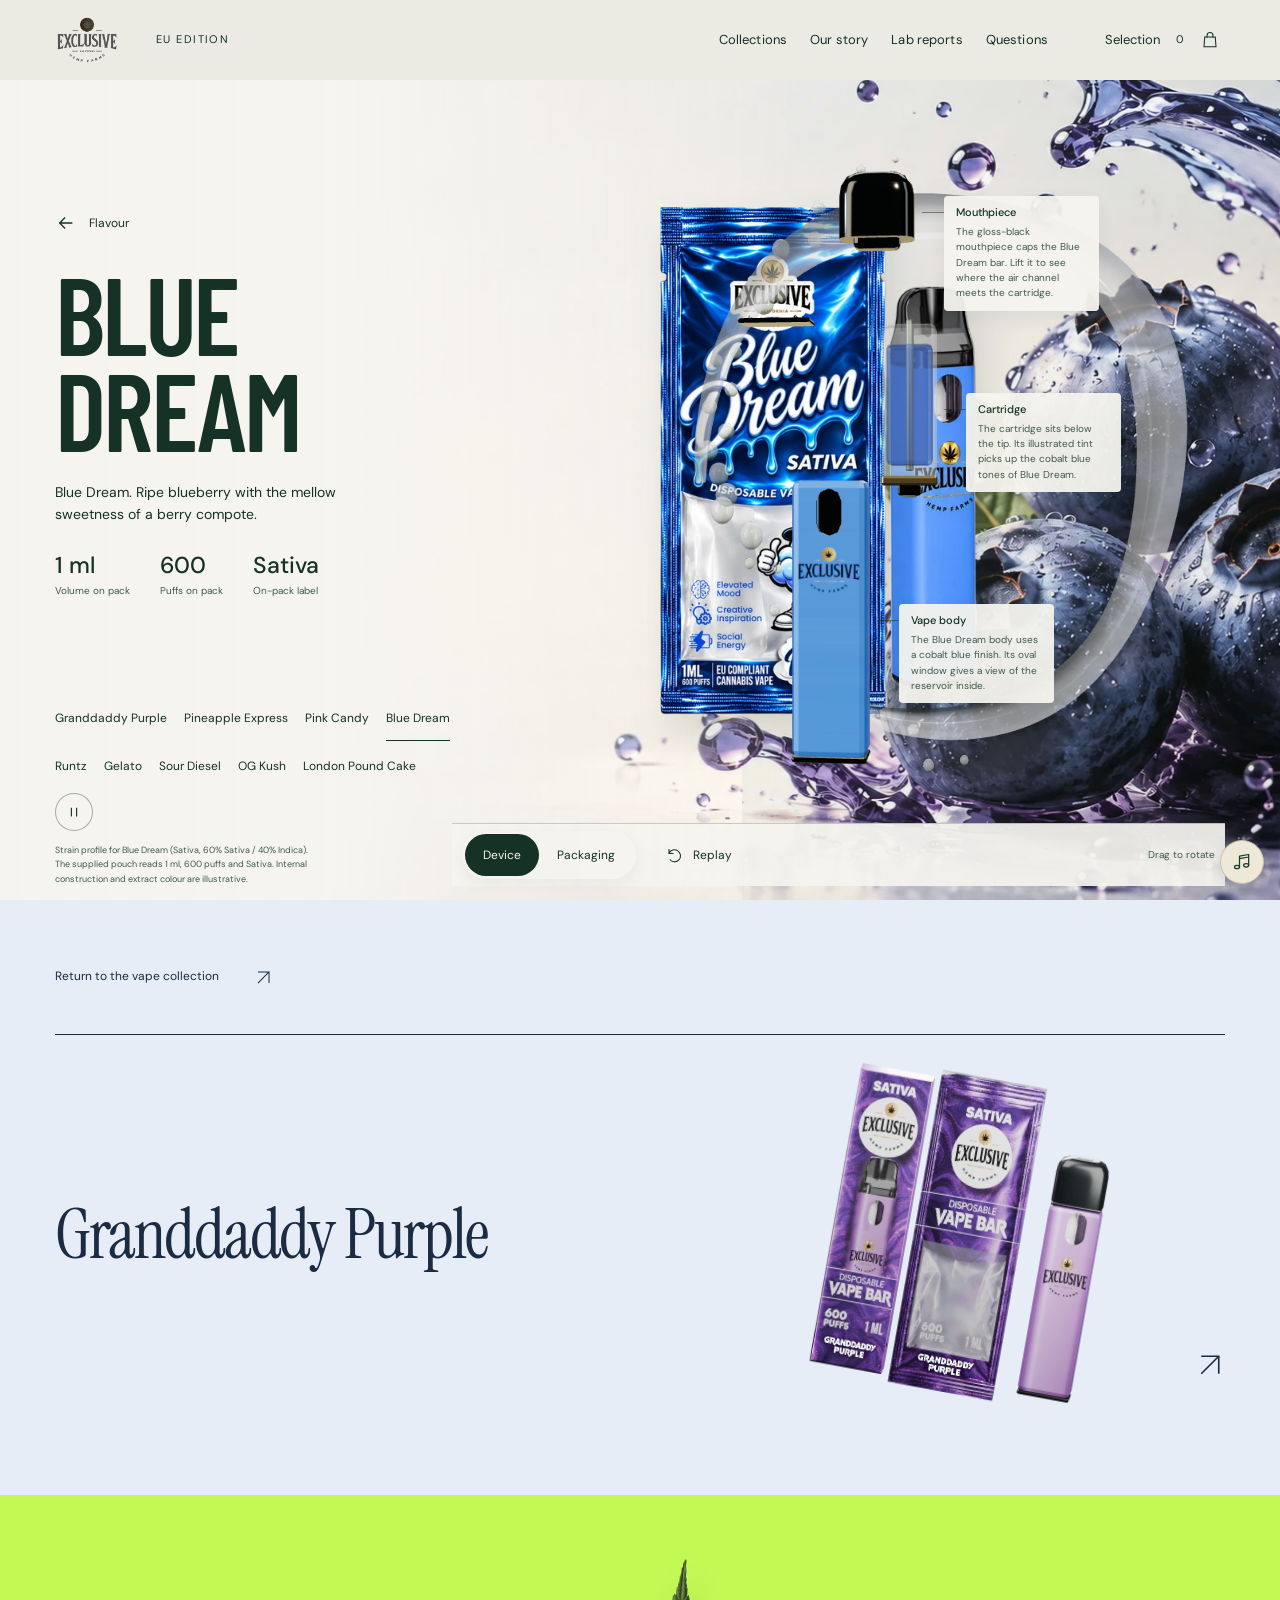
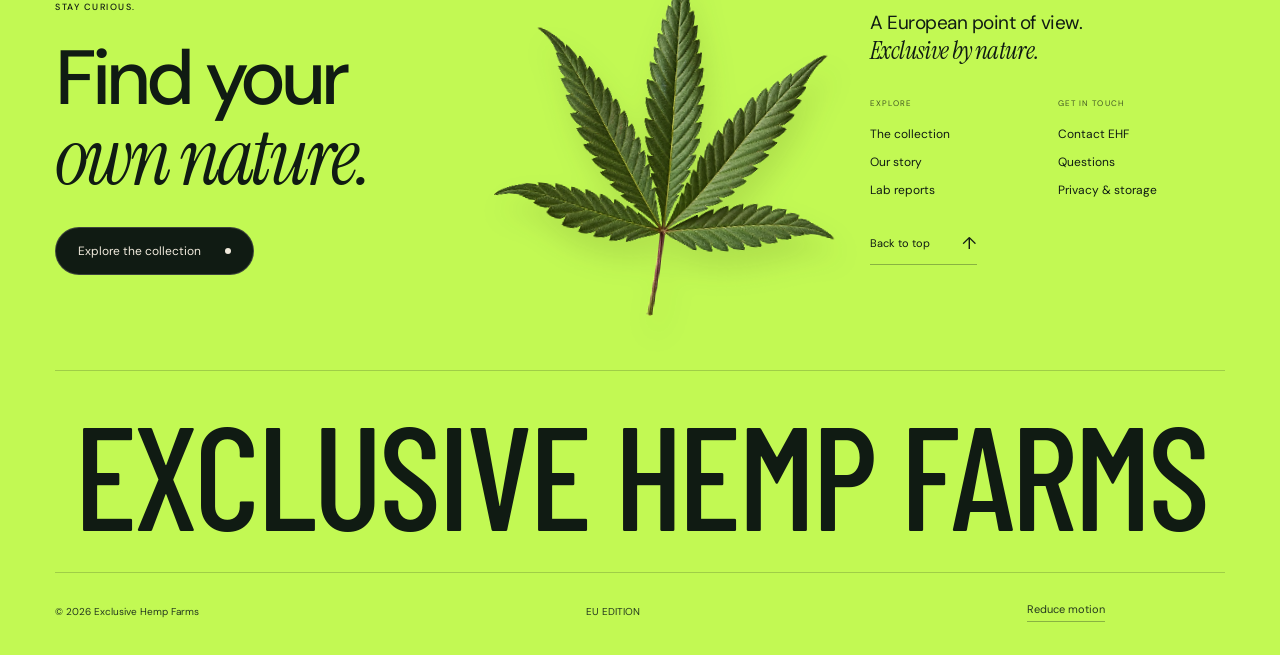
==== commit 63ec716e: "Update product inspection UI layout, typography, fonts, and controls" ====
--- a/public/blueberry.html
+++ b/public/blueberry.html
@@ -1,16 +1,16 @@
-<!doctype html><html lang="en"><head><meta charset="utf-8"><meta name="viewport" content="width=device-width,initial-scale=1"><title>Blue Dream — The vape edition — Exclusive Hemp Farms EU</title><meta name="description" content="Blue Dream. Ripe blueberry with the mellow sweetness of a berry compote."><meta name="theme-color" content="#101b13"><meta name="robots" content="noindex,nofollow"><link rel="icon" href="assets/favicon.png"><link rel="stylesheet" href="assets/fonts.css?v=1533f3475160"><link rel="stylesheet" href="styles.css?v=d5205878f6c6"><link rel="stylesheet" href="range.css?v=efde7f44a923"><link rel="stylesheet" href="soundscape.css?v=4248c386e1ec"><link rel="stylesheet" href="studies.css?v=fc1baa2a2f36"><link rel="stylesheet" href="leaf.css?v=dbc533bc6bcd"><link rel="stylesheet" href="smoke.css?v=e3075297af73"><link rel="stylesheet" href="entrance.css?v=60bba1873b85"><link rel="stylesheet" href="product-story.css?v=9e321ae81c49"><link rel="stylesheet" href="model-viewer.css?v=6ae8c938dfa9"><link rel="stylesheet" href="premium-range.css?v=fd14d6613553"><link rel="stylesheet" href="editions.css?v=f615f552817e"><script src="app.js?v=a95177cbecfe" type="module"></script><link rel="stylesheet" href="collection-cinema.css?v=55f308e5d722"><link rel="stylesheet" href="product-reveal.css?v=84df0d47ff23"><link rel="stylesheet" href="flavour-motion.css?v=278809ebc2f7"><link rel="stylesheet" href="mood-circle.css?v=da6bcfbf22dc"></head><body data-page="edition" class="range-edition"><a class="skip-link" href="#main">Skip to content</a><header class="site-header">
-    <a class="brand" href="index.html" aria-label="Exclusive Hemp Farms home"><img src="assets/ehf-logo.webp" width="74" height="72" alt="Exclusive Hemp Farms"><span class="edition">EU EDITION</span></a>
-    <nav class="desktop-nav" aria-label="Main navigation"><a href="index.html#collections">Collections</a><a href="story.html">Our story</a><a href="index.html#standards">Lab reports</a><a href="index.html#questions">Questions</a></nav>
-    <div class="header-actions"><button class="selection-toggle" data-open-selection aria-label="Open saved selection">Selection <span data-selection-count>0</span><svg viewBox="0 0 24 24" width="18" height="18" fill="none" stroke="currentColor" stroke-width="1.4" aria-hidden="true"><path d="M5 8h14l1 13H4L5 8Z"/><path d="M8 9V6a4 4 0 0 1 8 0v3"/></svg></button><button class="menu-toggle" aria-expanded="false" aria-controls="mobile-menu" aria-label="Open navigation"><span></span><span></span></button></div>
+﻿<!doctype html><html lang="en"><head><meta charset="utf-8"><meta name="viewport" content="width=device-width,initial-scale=1"><title>Blue Dream — The vape edition — Exclusive Hemp Farms EU</title><meta name="description" content="Blue Dream. Ripe blueberry with the mellow sweetness of a berry compote."><meta name="theme-color" content="#101b13"><meta name="robots" content="noindex,nofollow"><link rel="icon" href="assets/favicon.png"><link rel="stylesheet" href="assets/fonts.css?v=1533f3475160"><link rel="stylesheet" href="styles.css?v=d5205878f6c6"><link rel="stylesheet" href="range.css?v=efde7f44a923"><link rel="stylesheet" href="soundscape.css?v=4248c386e1ec"><link rel="stylesheet" href="studies.css?v=fc1baa2a2f36"><link rel="stylesheet" href="leaf.css?v=dbc533bc6bcd"><link rel="stylesheet" href="smoke.css?v=e3075297af73"><link rel="stylesheet" href="entrance.css?v=60bba1873b85"><link rel="stylesheet" href="product-story.css?v=9e321ae81c49"><link rel="stylesheet" href="model-viewer.css?v=6ae8c938dfa9"><link rel="stylesheet" href="premium-range.css?v=fd14d6613553"><link rel="stylesheet" href="editions.css?v=f615f552817e"><script src="app.js?v=a95177cbecfe" type="module"></script><link rel="stylesheet" href="collection-cinema.css?v=55f308e5d722"><link rel="stylesheet" href="product-reveal.css?v=84df0d47ff23"><link rel="stylesheet" href="flavour-motion.css?v=278809ebc2f7"><link rel="stylesheet" href="mood-circle.css?v=da6bcfbf22dc"></head><body data-page="edition" class="range-edition"><a class="skip-link" href="#main">Skip to content</a><header class="site-header">
+    <a class="brand" href="index.html" aria-label="Exclusive Hemp Farms home"><img src="assets/ehf-logo.webp" width="74" height="72" alt="Exclusive Hemp Farms"><span class="edition">EU EDITION</span></a>
+    <nav class="desktop-nav" aria-label="Main navigation"><a href="index.html#collections">Collections</a><a href="story.html">Our story</a><a href="index.html#standards">Lab reports</a><a href="index.html#questions">Questions</a></nav>
+    <div class="header-actions"><button class="selection-toggle" data-open-selection aria-label="Open saved selection">Selection <span data-selection-count>0</span><svg viewBox="0 0 24 24" width="18" height="18" fill="none" stroke="currentColor" stroke-width="1.4" aria-hidden="true"><path d="M5 8h14l1 13H4L5 8Z"/><path d="M8 9V6a4 4 0 0 1 8 0v3"/></svg></button><button class="menu-toggle" aria-expanded="false" aria-controls="mobile-menu" aria-label="Open navigation"><span></span><span></span></button></div>
   </header><nav class="mobile-menu" id="mobile-menu" aria-label="Mobile navigation" hidden><a href="index.html#collections">Collections</a><a href="story.html">Our story</a><a href="index.html#standards">Lab reports</a><a href="index.html#questions">Questions</a><span>EXCLUSIVE HEMP FARMS / EU</span></nav><main id="main" class="inner-main"><article class="flavour-page" data-edition-page="blueberry" style="--edition-colour:#78a8ee;--edition-deep:#172f5c;--edition-paper:#e6edf6;--edition-ink:#1a2b42">
   <!-- product-reveal-start --><section class="product-reveal" data-product-reveal data-range-scene id="vape-study" style="--reveal-colour:#427fdb" aria-labelledby="flavour-title-blueberry">
  <div class="product-reveal__depth" aria-hidden="true"></div><img class="product-reveal__fruit" src="assets/flavours/blueberry-fruit-v2.webp" width="1536" height="1024" alt="" decoding="async">
- <div class="product-reveal__intro"><a class="product-reveal__back" href="vapes.html#collections"><svg viewBox="0 0 24 24" fill="none" stroke="currentColor" stroke-width="1.4" aria-hidden="true"><path d="M19 12H5m6-6-6 6 6 6"/></svg>Back to collection</a><h1 id="flavour-title-blueberry" tabindex="-1">Blue Dream</h1><p class="product-reveal__finish">Blue Dream. Ripe blueberry with the mellow sweetness of a berry compote.</p><dl class="product-reveal__facts"><div><dt>Volume on pack</dt><dd>1 ml</dd></div><div><dt>Puffs on pack</dt><dd>600</dd></div><div><dt>On-pack label</dt><dd>Sativa</dd></div></dl></div>
+ <div class="product-reveal__intro"><a class="product-reveal__back" href="vapes.html#collections"><svg viewBox="0 0 24 24" fill="none" stroke="currentColor" stroke-width="1.4" aria-hidden="true"><path d="M19 12H5m6-6-6 6 6 6"/></svg>Flavour</a><h1 id="flavour-title-blueberry" tabindex="-1">Blue Dream</h1><p class="product-reveal__finish">Blue Dream. Ripe blueberry with the mellow sweetness of a berry compote.</p><dl class="product-reveal__facts"><div><dt>Volume on pack</dt><dd>1 ml</dd></div><div><dt>Puffs on pack</dt><dd>600</dd></div><div><dt>On-pack label</dt><dd>Sativa</dd></div></dl></div>
  <div class="product-reveal__viewer model-editor" data-model-editor="vapes" data-model-flow data-initial-flavour="blueberry-cobbler">
  <div class="model-stage" data-model-stage><div class="model-float"><img class="model-poster" data-model-poster src="assets/vape-range/blueberry-cobbler-runway.webp" width="589" height="702" alt="Blue Dream EHF vape" decoding="async"><canvas tabindex="0" aria-label="Blue Dream 3D model. Drag or use arrow keys to rotate." hidden></canvas></div>
  <div class="product-reveal__labels"><div data-flow-label="Mouthpiece"><b>Mouthpiece</b><span>The gloss-black mouthpiece caps the Blue Dream bar. Lift it to see where the air channel meets the cartridge.</span></div><div data-flow-label="Cartridge"><b>Cartridge</b><span>The cartridge sits below the tip. Its illustrated tint picks up the cobalt blue tones of Blue Dream.</span></div><div data-flow-label="DeviceHousing"><b>Vape body</b><span>The Blue Dream body uses a cobalt blue finish. Its oval window gives a view of the reservoir inside.</span></div><div data-flow-label="Wrapper"><b>Foil wrapper</b><span>The Blue Dream foil carries the approved front and back artwork in cobalt blue tones. The side notch guides the tear across the top seam.</span></div></div></div>
  <div class="product-reveal__controls"><div role="group" aria-label="Product view"><button data-model-view="device" aria-pressed="true">Device</button><button data-model-view="wrapper" aria-pressed="false" disabled>Packaging</button></div><button data-model-open disabled><svg viewBox="0 0 24 24" fill="none" stroke="currentColor" stroke-width="1.4" aria-hidden="true"><path d="M4 10a8 8 0 1 1 1 8M4 4v6h6"/></svg><b>Replay</b></button><button data-model-reset hidden>Retry 3D view</button><span data-model-gesture>Loading 3D…</span></div><span class="sr-only" data-model-status role="status" aria-live="polite"></span>
- </div><nav class="flavour-switch" aria-label="Choose a flavour"><button data-scene-flavour="grape-rush" aria-pressed="false">Granddaddy Purple</button><button data-scene-flavour="mango-mirage" aria-pressed="false">Pineapple Express</button><button data-scene-flavour="cherry-drift" aria-pressed="false">Pink Candy</button><button data-scene-flavour="blueberry-cobbler" aria-pressed="true">Blue Dream</button><button data-scene-motion aria-label="Pause liquid background" aria-pressed="false"><svg viewBox="0 0 16 16" fill="none" stroke="currentColor" stroke-width="1.3" aria-hidden="true"><path d="M5 3v10M11 3v10"/></svg></button></nav><p class="product-reveal__note">Strain profile for Blue Dream (Sativa, 60% Sativa / 40% Indica). The supplied pouch reads 1 ml, 600 puffs and Sativa. Internal construction and extract colour are illustrative.</p></section><!-- product-reveal-end -->
+ </div><nav class="flavour-switch" aria-label="Choose a flavour"><button data-scene-flavour="grape-rush" aria-pressed="false">Granddaddy Purple</button><button data-scene-flavour="mango-mirage" aria-pressed="false">Pineapple Express</button><button data-scene-flavour="cherry-drift" aria-pressed="false">Pink Candy</button><button data-scene-flavour="blueberry-cobbler" aria-pressed="true">Blue Dream</button><button data-scene-flavour="berry-blast" aria-pressed="false">Runtz</button><button data-scene-flavour="melon-wave" aria-pressed="false">Gelato</button><button data-scene-flavour="sour-diesel" aria-pressed="false">Sour Diesel</button><button data-scene-flavour="og-kush" aria-pressed="false">OG Kush</button><button data-scene-flavour="london-pound-cake" aria-pressed="false">London Pound Cake</button><button data-scene-motion aria-label="Pause liquid background" aria-pressed="false"><svg viewBox="0 0 16 16" fill="none" stroke="currentColor" stroke-width="1.3" aria-hidden="true"><path d="M5 3v10M11 3v10"/></svg></button></nav><p class="product-reveal__note">Strain profile for Blue Dream (Sativa, 60% Sativa / 40% Indica). The supplied pouch reads 1 ml, 600 puffs and Sativa. Internal construction and extract colour are illustrative.</p></section><!-- product-reveal-end -->
   
   
   <nav class="flavour-next" aria-label="Continue exploring"><a href="vapes.html">Return to the vape collection<svg viewBox="0 0 24 24" fill="none" stroke="currentColor" stroke-width="1.3" aria-hidden="true"><path d="M5 19 19 5M5 5h14v14"/></svg></a><a class="flavour-next__feature" href="grape.html" aria-label="Continue to the Granddaddy Purple edition"><strong>Granddaddy Purple</strong><img src="assets/editions/grape-set.webp" width="589" height="702" alt="Granddaddy Purple vape set" loading="lazy"><svg viewBox="0 0 24 24" fill="none" stroke="currentColor" stroke-width="1.3" aria-hidden="true"><path d="M5 19 19 5M5 5h14v14"/></svg></a></nav>
--- a/public/styles.css
+++ b/public/styles.css
@@ -1,6 +1,6 @@
 @charset "UTF-8";
 :root{--ink:#101b13;--deep:#09120d;--panel:#17271b;--cream:#f0eadc;--muted:#b1b6a7;--lime:#c2f953;--line:rgba(240,234,220,.2);--sans:'DM Sans',sans-serif;--display:'Barlow Condensed',sans-serif;--serif:'Instrument Serif',serif;--gutter:clamp(24px,4.3vw,88px)}
-*{box-sizing:border-box}html{scroll-behavior:smooth;scroll-padding-top:110px}body{margin:0;background:var(--ink);color:var(--cream);font:400 16px/1.6 var(--sans);-webkit-font-smoothing:antialiased}button,input,select,textarea{font:inherit}button,a{-webkit-tap-highlight-color:transparent}a{color:inherit;text-decoration:none}button{color:inherit;cursor:pointer;border:0;background:none}button:disabled{cursor:not-allowed}a:focus-visible,button:focus-visible,summary:focus-visible,input:focus-visible,select:focus-visible{outline:2px solid var(--lime);outline-offset:6px}img{max-width:100%;display:block}h1,h2,h3,p{margin:0}h2{font-size:clamp(40px,5.4vw,88px);font-weight:500;letter-spacing:-.065em;line-height:1.02}h2 em,h3 em{font-family:var(--serif);font-weight:400;letter-spacing:-.035em}button[hidden],[hidden]{display:none!important}::selection{background:var(--lime);color:var(--ink)}.skip-link{position:fixed;top:-100px;left:24px;background:var(--lime);padding:12px 20px;color:var(--ink);z-index:100}.skip-link:focus{top:10px}.site-header{height:108px;display:flex;justify-content:space-between;align-items:center;padding:0 var(--gutter);border-bottom:1px solid var(--line);position:absolute;inset:0 0 auto;z-index:30;transition:background .4s,box-shadow .4s}.site-header.scrolled{position:fixed;height:80px;background:rgba(9,18,13,.98);box-shadow:0 4px 20px #0001}.brand{display:flex;align-items:center;gap:18px}.brand img{width:64px;height:69px;object-fit:contain}.edition{font-size:11px;letter-spacing:.13em;border-left:1px solid var(--line);padding:8px 0 8px 18px}.desktop-nav{display:flex;align-items:center;gap:32px}.desktop-nav a{font-size:13px;letter-spacing:.01em;position:relative;padding:10px 0}.desktop-nav a:after,.text-link:after{content:'';height:1px;background:var(--lime);position:absolute;left:0;bottom:4px;width:100%;transform:scaleX(0);transform-origin:right;transition:transform .35s}.desktop-nav a:hover:after,.text-link:hover:after{transform:scaleX(1);transform-origin:left}.header-actions{display:flex;gap:15px;align-items:center}.selection-toggle{display:flex;align-items:center;gap:10px;font-size:13px}.selection-toggle [data-selection-count]{font-size:11px;min-width:21px;height:21px;display:grid;place-items:center;border:1px solid var(--line);border-radius:50%}.menu-toggle{width:42px;height:42px;display:none}.menu-toggle span{display:block;width:24px;height:1px;background:var(--cream);margin:6px auto}.mobile-menu{position:fixed;inset:80px 0 0;background:var(--deep);z-index:29;padding:50px var(--gutter);display:flex;flex-direction:column;gap:20px}.mobile-menu a{font-size:46px;font-family:var(--serif)}.mobile-menu>span{font-size:12px;letter-spacing:.15em;margin-top:auto;color:var(--muted)}.hero{padding:145px var(--gutter) 35px;min-height:800px;height:min(980px,100svh);position:relative;background:radial-gradient(ellipse at 15% 50%,#2c361c55 0%,transparent 55%);overflow:hidden}.hero-topline{display:flex;justify-content:space-between;font-size:10px;letter-spacing:.12em;color:var(--muted)}.hero-composition{height:calc(100% - 160px);min-height:440px;position:relative;margin-top:12px}.hero-image-wrap{position:absolute;right:8.5%;top:2%;height:100%;width:31%;max-height:660px;border-radius:46% 46% 2px 2px;overflow:hidden;transform:rotate(8deg);background:#77795b}.hero-image{height:110%;width:100%;object-fit:cover;object-position:50% 58%;transform:scale(1.1);will-change:transform}.image-caption{position:absolute;bottom:12px;left:0;right:0;text-align:center;font-size:8px;letter-spacing:.14em;color:var(--cream);text-shadow:0 1px 3px #0009}h1{position:relative;height:100%;font-family:var(--display);font-weight:600;line-height:.8;letter-spacing:-.025em;pointer-events:none}.hero-line{position:absolute;z-index:2;white-space:nowrap;font-size:clamp(100px,15.8vw,258px);display:block}.hero-line.one{left:0;top:7%}.hero-line.two{right:0;bottom:10%}.hero-script{position:absolute;left:26%;top:36%;font:italic 400 clamp(90px,12vw,200px)/.8 var(--serif);letter-spacing:-.05em;color:var(--lime);z-index:3}.hero-orbit{position:absolute;width:95px;height:95px;left:3%;bottom:1%;color:var(--lime)}.hero-orbit svg{width:100%;height:100%;animation:orbit 35s linear infinite;fill:currentColor;font:9px var(--sans);letter-spacing:1.8px}.hero-orbit-logo{position:absolute;left:50%;top:50%;width:64%;height:64%;object-fit:contain;transform:translate(-50%,-50%)}.hero-bottom{display:grid;grid-template-columns:1fr auto 1fr;align-items:end;gap:24px;margin-top:26px;position:relative;z-index:3}.hero-bottom p{font-size:14px;color:var(--muted);max-width:330px;line-height:1.5}.button{min-height:53px;border:1px solid var(--line);border-radius:99px;padding:15px 25px;display:inline-flex;align-items:center;justify-content:center;gap:27px;font-size:14px;line-height:1.5;transition:background .25s,color .25s,transform .25s}.button.lime{background:var(--lime);color:var(--ink);border-color:var(--lime)}.button.lime:hover{background:var(--cream);border-color:var(--cream);transform:translateY(-3px)}.button-dot{height:6px;width:6px;border-radius:50%;background:currentColor}.scroll-cue{font-size:10px;letter-spacing:.12em;display:flex;align-items:center;justify-self:end;gap:14px}.scroll-line{height:40px;width:1px;background:var(--muted);position:relative;overflow:hidden}.scroll-line:after{content:'';position:absolute;inset:0;background:var(--lime);animation:scroll-line 2s ease-in-out infinite}.marquee{background:var(--lime);color:var(--ink);overflow:hidden;line-height:1;padding:18px 0}.marquee>div{width:max-content;display:flex;align-items:center;gap:55px;animation:marquee 35s linear infinite}.marquee span{font:500 22px var(--display);letter-spacing:.03em}.marquee i{font:italic 25px var(--serif)}.section{padding:100px var(--gutter)}.eyebrow{display:flex;justify-content:space-between;font-size:11px;letter-spacing:.12em;border-top:1px solid var(--line);padding-top:20px;color:var(--muted);margin-bottom:50px}.intro-body{display:grid;grid-template-columns:.2fr 1.3fr .7fr;gap:50px;align-items:start}.star{font-size:60px;color:var(--lime);line-height:1.2}.intro-copy{padding-top:10px}.intro-copy p{font-size:16px;line-height:1.8;color:var(--muted);max-width:360px}.text-link{display:inline-block;position:relative;border-bottom:1px solid currentColor;padding:8px 0;font-size:14px;line-height:1.5}.text-link:after{bottom:-1px}.intro-copy .text-link{margin-top:28px}.collections{padding-top:20px}.section-heading{display:flex;justify-content:space-between;align-items:end;gap:30px;margin-bottom:45px}.collection-grid{display:grid;grid-template-columns:1.18fr .82fr;grid-template-rows:300px 300px;gap:16px}.collection-card{position:relative;overflow:hidden;background:var(--panel);border-radius:3px;isolation:isolate;display:flex;flex-direction:column;justify-content:space-between;padding:27px 30px;transition:background .4s}.collection-card.oils{grid-row:span 2}.collection-card.oils>img{position:absolute;inset:0;width:100%;height:100%;object-fit:cover;transition:transform .8s cubic-bezier(.2,.7,.2,1);z-index:-2;filter:brightness(.73)}.collection-card.oils:after{content:'';inset:45% 0 0;position:absolute;background:linear-gradient(transparent,#09120dce);z-index:-1}.collection-index{font-size:11px;letter-spacing:.13em;position:relative;z-index:2}.collection-card h3{font-size:clamp(30px,3.8vw,61px);letter-spacing:-.05em;line-height:1.05;font-weight:500;max-width:60%;position:relative;z-index:1}.collection-card h3 em{display:block}.collection-card.oils h3{max-width:none}.collection-card.oils h3 em{display:inline}.collection-bottom{display:flex;align-items:center;justify-content:space-between;gap:20px;font-size:10px;letter-spacing:.12em;margin-top:24px}.collection-bottom b{border-radius:50%;background:var(--lime);color:var(--ink);height:32px;width:32px;display:grid;place-items:center;font:24px var(--sans);transition:transform .5s}.collection-card:hover b{transform:rotate(90deg)}.collection-card:hover>img{transform:scale(1.04)}.collection-card.softgels{background:#d5d8bb;color:var(--ink)}.collection-card.skincare{background:#c3b794;color:var(--ink)}.softgels>img,.skincare>img{position:absolute;right:-1%;top:2%;height:93%;width:53%;object-fit:contain;mix-blend-mode:multiply;transition:transform .7s;pointer-events:none}.site-footer{padding:70px var(--gutter) 22px;background:var(--deep);overflow:hidden}.footer-top{display:flex;justify-content:space-between;align-items:start;margin-bottom:80px}.footer-top p{font-size:26px;letter-spacing:-.03em;line-height:1.25}.footer-top em{font-family:var(--serif);font-weight:400;font-size:33px}.footer-wordmark{font:500 15.55vw/.85 var(--display);letter-spacing:-.025em;white-space:nowrap;border-bottom:1px solid var(--line);padding-bottom:35px;position:relative}.footer-wordmark>span{font:16px var(--sans);vertical-align:top;margin-left:8px}.footer-bottom{display:flex;justify-content:space-between;align-items:center;gap:20px;padding-top:24px;font-size:11px;color:var(--muted)}.footer-bottom button{font-size:12px;border-bottom:1px solid var(--line);padding:0 0 2px}.toast{position:fixed;bottom:24px;left:50%;transform:translate(-50%,30px);padding:14px 24px;border-radius:99px;background:var(--lime);color:var(--ink);z-index:100;opacity:0;pointer-events:none;font-size:14px;transition:.3s;max-width:calc(100% - 32px);text-align:center}.toast.visible{transform:translate(-50%,0);opacity:1}.reveal{transition:opacity .8s ease,transform .8s cubic-bezier(.2,.7,.2,1)}.js-motion .reveal:not(.in-view){opacity:0;transform:translateY(38px)}.no-scroll{overflow:hidden}.motion-off *{animation:none!important;transition:none!important;scroll-behavior:auto!important}.motion-off .reveal{opacity:1!important;transform:none!important}
+*{box-sizing:border-box}html{scroll-behavior:smooth;scroll-padding-top:110px}body{margin:0;background:var(--ink);color:var(--cream);font:400 16px/1.6 var(--sans);-webkit-font-smoothing:antialiased}button,input,select,textarea{font:inherit}button,a{-webkit-tap-highlight-color:transparent}a{color:inherit;text-decoration:none}button{color:inherit;cursor:pointer;border:0;background:none}button:disabled{cursor:not-allowed}a:focus-visible,button:focus-visible,summary:focus-visible,input:focus-visible,select:focus-visible{outline:2px solid var(--lime);outline-offset:6px}img{max-width:100%;display:block}h1,h2,h3,p{margin:0}h2{font-size:clamp(40px,5.4vw,88px);font-weight:500;letter-spacing:-.065em;line-height:1.02}h2 em,h3 em{font-family:var(--serif);font-weight:400;letter-spacing:-.035em}button[hidden],[hidden]{display:none!important}::selection{background:var(--lime);color:var(--ink)}.skip-link{position:fixed;top:-100px;left:24px;background:var(--lime);padding:12px 20px;color:var(--ink);z-index:100}.skip-link:focus{top:10px}.site-header{height:108px;display:flex;justify-content:space-between;align-items:center;padding:0 var(--gutter);border-bottom:0;position:absolute;inset:0 0 auto;z-index:30;transition:background .4s,box-shadow .4s}.site-header.scrolled{position:fixed;height:80px;background:rgba(9,18,13,.98);box-shadow:0 4px 20px #0001}.brand{display:flex;align-items:center;gap:18px}.brand img{width:64px;height:69px;object-fit:contain}.edition{font-size:11px;letter-spacing:.13em;border-left:1px solid var(--line);padding:8px 0 8px 18px}.desktop-nav{display:flex;align-items:center;gap:32px}.desktop-nav a{font-size:13px;letter-spacing:.01em;position:relative;padding:10px 0}.desktop-nav a:after,.text-link:after{content:'';height:1px;background:var(--lime);position:absolute;left:0;bottom:4px;width:100%;transform:scaleX(0);transform-origin:right;transition:transform .35s}.desktop-nav a:hover:after,.text-link:hover:after{transform:scaleX(1);transform-origin:left}.header-actions{display:flex;gap:15px;align-items:center}.selection-toggle{display:flex;align-items:center;gap:10px;font-size:13px}.selection-toggle [data-selection-count]{font-size:11px;min-width:21px;height:21px;display:grid;place-items:center;border:1px solid var(--line);border-radius:50%}.menu-toggle{width:42px;height:42px;display:none}.menu-toggle span{display:block;width:24px;height:1px;background:var(--cream);margin:6px auto}.mobile-menu{position:fixed;inset:80px 0 0;background:var(--deep);z-index:29;padding:50px var(--gutter);display:flex;flex-direction:column;gap:20px}.mobile-menu a{font-size:46px;font-family:var(--serif)}.mobile-menu>span{font-size:12px;letter-spacing:.15em;margin-top:auto;color:var(--muted)}.hero{padding:145px var(--gutter) 35px;min-height:800px;height:min(980px,100svh);position:relative;background:radial-gradient(ellipse at 15% 50%,#2c361c55 0%,transparent 55%);overflow:hidden}.hero-topline{display:flex;justify-content:space-between;font-size:10px;letter-spacing:.12em;color:var(--muted)}.hero-composition{height:calc(100% - 160px);min-height:440px;position:relative;margin-top:12px}.hero-image-wrap{position:absolute;right:8.5%;top:2%;height:100%;width:31%;max-height:660px;border-radius:46% 46% 2px 2px;overflow:hidden;transform:rotate(8deg);background:#77795b}.hero-image{height:110%;width:100%;object-fit:cover;object-position:50% 58%;transform:scale(1.1);will-change:transform}.image-caption{position:absolute;bottom:12px;left:0;right:0;text-align:center;font-size:8px;letter-spacing:.14em;color:var(--cream);text-shadow:0 1px 3px #0009}h1{position:relative;height:100%;font-family:var(--display);font-weight:600;line-height:.8;letter-spacing:-.025em;pointer-events:none}.hero-line{position:absolute;z-index:2;white-space:nowrap;font-size:clamp(100px,15.8vw,258px);display:block}.hero-line.one{left:0;top:7%}.hero-line.two{right:0;bottom:10%}.hero-script{position:absolute;left:26%;top:36%;font:italic 400 clamp(90px,12vw,200px)/.8 var(--serif);letter-spacing:-.05em;color:var(--lime);z-index:3}.hero-orbit{position:absolute;width:95px;height:95px;left:3%;bottom:1%;color:var(--lime)}.hero-orbit svg{width:100%;height:100%;animation:orbit 35s linear infinite;fill:currentColor;font:9px var(--sans);letter-spacing:1.8px}.hero-orbit-logo{position:absolute;left:50%;top:50%;width:64%;height:64%;object-fit:contain;transform:translate(-50%,-50%)}.hero-bottom{display:grid;grid-template-columns:1fr auto 1fr;align-items:end;gap:24px;margin-top:26px;position:relative;z-index:3}.hero-bottom p{font-size:14px;color:var(--muted);max-width:330px;line-height:1.5}.button{min-height:53px;border:1px solid var(--line);border-radius:99px;padding:15px 25px;display:inline-flex;align-items:center;justify-content:center;gap:27px;font-size:14px;line-height:1.5;transition:background .25s,color .25s,transform .25s}.button.lime{background:var(--lime);color:var(--ink);border-color:var(--lime)}.button.lime:hover{background:var(--cream);border-color:var(--cream);transform:translateY(-3px)}.button-dot{height:6px;width:6px;border-radius:50%;background:currentColor}.scroll-cue{font-size:10px;letter-spacing:.12em;display:flex;align-items:center;justify-self:end;gap:14px}.scroll-line{height:40px;width:1px;background:var(--muted);position:relative;overflow:hidden}.scroll-line:after{content:'';position:absolute;inset:0;background:var(--lime);animation:scroll-line 2s ease-in-out infinite}.marquee{background:var(--lime);color:var(--ink);overflow:hidden;line-height:1;padding:18px 0}.marquee>div{width:max-content;display:flex;align-items:center;gap:55px;animation:marquee 35s linear infinite}.marquee span{font:500 22px var(--display);letter-spacing:.03em}.marquee i{font:italic 25px var(--serif)}.section{padding:100px var(--gutter)}.eyebrow{display:flex;justify-content:space-between;font-size:11px;letter-spacing:.12em;border-top:1px solid var(--line);padding-top:20px;color:var(--muted);margin-bottom:50px}.intro-body{display:grid;grid-template-columns:.2fr 1.3fr .7fr;gap:50px;align-items:start}.star{font-size:60px;color:var(--lime);line-height:1.2}.intro-copy{padding-top:10px}.intro-copy p{font-size:16px;line-height:1.8;color:var(--muted);max-width:360px}.text-link{display:inline-block;position:relative;border-bottom:1px solid currentColor;padding:8px 0;font-size:14px;line-height:1.5}.text-link:after{bottom:-1px}.intro-copy .text-link{margin-top:28px}.collections{padding-top:20px}.section-heading{display:flex;justify-content:space-between;align-items:end;gap:30px;margin-bottom:45px}.collection-grid{display:grid;grid-template-columns:1.18fr .82fr;grid-template-rows:300px 300px;gap:16px}.collection-card{position:relative;overflow:hidden;background:var(--panel);border-radius:3px;isolation:isolate;display:flex;flex-direction:column;justify-content:space-between;padding:27px 30px;transition:background .4s}.collection-card.oils{grid-row:span 2}.collection-card.oils>img{position:absolute;inset:0;width:100%;height:100%;object-fit:cover;transition:transform .8s cubic-bezier(.2,.7,.2,1);z-index:-2;filter:brightness(.73)}.collection-card.oils:after{content:'';inset:45% 0 0;position:absolute;background:linear-gradient(transparent,#09120dce);z-index:-1}.collection-index{font-size:11px;letter-spacing:.13em;position:relative;z-index:2}.collection-card h3{font-size:clamp(30px,3.8vw,61px);letter-spacing:-.05em;line-height:1.05;font-weight:500;max-width:60%;position:relative;z-index:1}.collection-card h3 em{display:block}.collection-card.oils h3{max-width:none}.collection-card.oils h3 em{display:inline}.collection-bottom{display:flex;align-items:center;justify-content:space-between;gap:20px;font-size:10px;letter-spacing:.12em;margin-top:24px}.collection-bottom b{border-radius:50%;background:var(--lime);color:var(--ink);height:32px;width:32px;display:grid;place-items:center;font:24px var(--sans);transition:transform .5s}.collection-card:hover b{transform:rotate(90deg)}.collection-card:hover>img{transform:scale(1.04)}.collection-card.softgels{background:#d5d8bb;color:var(--ink)}.collection-card.skincare{background:#c3b794;color:var(--ink)}.softgels>img,.skincare>img{position:absolute;right:-1%;top:2%;height:93%;width:53%;object-fit:contain;mix-blend-mode:multiply;transition:transform .7s;pointer-events:none}.site-footer{padding:70px var(--gutter) 22px;background:var(--deep);overflow:hidden}.footer-top{display:flex;justify-content:space-between;align-items:start;margin-bottom:80px}.footer-top p{font-size:26px;letter-spacing:-.03em;line-height:1.25}.footer-top em{font-family:var(--serif);font-weight:400;font-size:33px}.footer-wordmark{font:500 15.55vw/.85 var(--display);letter-spacing:-.025em;white-space:nowrap;border-bottom:1px solid var(--line);padding-bottom:35px;position:relative}.footer-wordmark>span{font:16px var(--sans);vertical-align:top;margin-left:8px}.footer-bottom{display:flex;justify-content:space-between;align-items:center;gap:20px;padding-top:24px;font-size:11px;color:var(--muted)}.footer-bottom button{font-size:12px;border-bottom:1px solid var(--line);padding:0 0 2px}.toast{position:fixed;bottom:24px;left:50%;transform:translate(-50%,30px);padding:14px 24px;border-radius:99px;background:var(--lime);color:var(--ink);z-index:100;opacity:0;pointer-events:none;font-size:14px;transition:.3s;max-width:calc(100% - 32px);text-align:center}.toast.visible{transform:translate(-50%,0);opacity:1}.reveal{transition:opacity .8s ease,transform .8s cubic-bezier(.2,.7,.2,1)}.js-motion .reveal:not(.in-view){opacity:0;transform:translateY(38px)}.no-scroll{overflow:hidden}.motion-off *{animation:none!important;transition:none!important;scroll-behavior:auto!important}.motion-off .reveal{opacity:1!important;transform:none!important}
 @keyframes orbit{to{transform:rotate(360deg)}}@keyframes marquee{to{transform:translateX(-50%)}}@keyframes scroll-line{0%{transform:translateY(-100%)}100%{transform:translateY(100%)}}@keyframes enter-up{from{opacity:0;transform:translateY(65px)}to{opacity:1;transform:translateY(0)}}
 @media(min-width:901px){body:not(.motion-off) .hero-line.one{animation:enter-up 1s .15s both}body:not(.motion-off) .hero-script{animation:enter-up 1.1s .35s both}body:not(.motion-off) .hero-line.two{animation:enter-up 1s .5s both}}
 @media(min-width:1700px){.hero-composition{max-width:1600px;margin-left:auto;margin-right:auto}}
@@ -70,3 +70,5 @@
  .intro-film-shade{background:linear-gradient(180deg,#f2f0e9 0%,#f2f0e9 43%,#f2f0e9e8 54%,#f2f0e94d 68%,#f2f0e912 83%,#f2f0e924)}
 }
 @media(prefers-reduced-motion:reduce){.intro-film video{display:none}}
+
+.feature-recovery{display:none!important;}
--- a/public/flavour-motion.css
+++ b/public/flavour-motion.css
@@ -21,7 +21,7 @@
 .product-reveal__controls{padding:7px 10px;gap:12px 22px;background:#f5f4eeed}
 .product-reveal__controls button{min-height:42px;padding-block:8px}
 .product-reveal__note{font-size:9px;margin:8px 0 0}
-.flavour-switch{grid-column:1/-1;display:flex;justify-content:center;align-items:center;gap:24px;position:relative;z-index:4;padding:12px 55px 2px;font:400 12px/1.4 var(--sans);color:#163125}
+.flavour-switch{grid-column:1/-1;display:flex;justify-content:center;align-items:center;flex-wrap:wrap;gap:8px 18px;position:relative;z-index:4;padding:12px 30px 2px;font:400 12px/1.4 var(--sans);color:#163125}
 .flavour-switch>[data-scene-flavour]{min-height:44px;padding:10px 0;border-bottom:1px solid transparent;transition:border-color .3s,color .3s}
 .flavour-switch>[aria-pressed=true]{border-bottom-color:#163125}
 .flavour-switch>[data-scene-flavour]:hover{border-bottom-color:#4d725a}
--- a/public/mood-circle.css
+++ b/public/mood-circle.css
@@ -1,582 +1,805 @@
-/* The mood circle and selected product share one dimensional scene. */
-.mood-circle{--mood-ink:#173d2a;--mood-paper:#f1f2eb;--mood-accent:#64733b;--mood-muted:#36543e;--mood-edition-ink:color-mix(in srgb,var(--scene-colour,#173d2a) 55%,#231f23);--mood-detail-copy:#34342e;--mood-detail-note:#626156;--mood-frame:#514c3d40;position:relative;height:100svh;min-height:720px;background:var(--mood-paper);color:var(--mood-ink);isolation:isolate;overflow:clip;overflow-anchor:none;scroll-margin-top:0}
-.mood-circle__light{position:absolute;inset:0;z-index:-1;background:radial-gradient(ellipse at 85% 18%,#cad8bd9e,transparent 62%),radial-gradient(ellipse at 8% 88%,#e0d9b481,transparent 55%);pointer-events:none}
-.mood-stage{position:absolute;inset:0;touch-action:pan-y;overflow:clip}
-.mood-canvas{position:absolute;inset:0;width:100%;height:100%;pointer-events:none;user-select:none}
-.mood-object{position:absolute;inset:0 auto auto 0;display:block;appearance:none;padding:0;border:0;background:none;will-change:transform;cursor:pointer;outline-offset:6px;opacity:0;transition:opacity .25s;user-select:none}
-.mood-object:disabled{cursor:default;pointer-events:none}
-.mood-fallback{position:absolute;left:50%;top:50%;overflow:hidden;filter:drop-shadow(5px 12px 8px #1731231a);pointer-events:none}
-.mood-object img{display:block;width:100%;height:100%;object-fit:contain;pointer-events:none;-webkit-user-drag:none}
-.mood-object[data-live=true] .mood-fallback{display:none}
-.mood-object span{position:absolute;left:50%;top:100%;transform:translate(-50%,12px);font:500 13px/1.35 var(--sans);white-space:nowrap;color:var(--mood-ink);background:#f1f2ebf5;padding:7px 12px;opacity:0;transition:opacity .2s;pointer-events:none}
-.mood-object:not(:disabled):is(:hover,:focus-visible) span{opacity:1}
-.mood-question,.mood-pick{position:absolute;left:50%;top:55%;transform:translate(-50%,-50%);text-align:center;width:390px;max-width:65%;z-index:4}
-.mood-circle :is(h1,h2,h3){height:auto;pointer-events:auto}
-.mood-question :is(h1,h2),.mood-pick h2{font:400 clamp(42px,4.7vw,66px)/1.04 var(--serif);letter-spacing:-.025em;margin:0 0 26px}
-.mood-question :is(h1,h2) em{font:inherit;font-style:italic;color:var(--mood-accent)}
-.mood-pick p{font:400 14px/1.6 var(--sans);color:var(--mood-muted);margin:0 0 20px}
-.mood-text-button{display:inline-flex;align-items:center;justify-content:center;gap:10px;min-height:44px;padding:8px 0;font:500 13px/1.5 var(--sans)}
-.mood-text-button svg{width:20px;height:20px;transition:transform .4s cubic-bezier(.25,1,.5,1)}
-.mood-text-button:hover svg{transform:translateX(-4px)}
-/* The model and its explanation form one editorial spread at wide sizes. */
-.mood-detail{position:absolute;inset:0;z-index:4;display:grid;grid-template-columns:minmax(0,.85fr) minmax(0,1.15fr);align-items:center;gap:clamp(28px,5vw,90px);padding:120px var(--gutter) 52px;max-width:1600px;margin:0 auto;pointer-events:none;visibility:hidden}
-.mood-detail>*{pointer-events:auto}
-.mood-back{position:absolute;top:calc(100px + var(--mood-view-offset,0px));left:max(var(--gutter),calc((100% - 1600px)/2 + var(--gutter)));z-index:7;color:#34342e}.mood-back span{padding:3px 0;border-bottom:1px solid transparent;transition:border-color .3s}.mood-back:hover span{border-bottom-color:currentColor}.mood-back:disabled{opacity:.45;cursor:wait}
-.mood-focus-frame{grid-column:2;grid-row:1;position:relative;width:100%;height:clamp(410px,66svh,650px);flex:none;touch-action:pan-y;outline-offset:-8px;cursor:pointer;user-select:none;-webkit-user-drag:none}
-.mood-focus-frame:before{content:"";position:absolute;inset:0;border:1px solid var(--mood-frame);border-radius:3px;pointer-events:none}
-.mood-focus-frame:active{cursor:pointer}
-.mood-detail__body{grid-column:1;grid-row:1;width:100%;max-width:470px;padding-top:25px;border-top:1px solid var(--mood-frame);opacity:0;transition:opacity .45s cubic-bezier(.25,1,.5,1)}
-.mood-detail__copy h2{color:var(--mood-ink);color:var(--mood-edition-ink);font:400 clamp(60px,6.3vw,96px)/.98 var(--serif);letter-spacing:-.025em;margin:0 0 25px;text-wrap:balance}
-.mood-detail__copy>p{font:400 16px/1.65 var(--sans);color:var(--mood-detail-copy);max-width:42ch;margin:0 0 28px;text-wrap:pretty}
-.mood-detail__copy dl{display:flex;justify-content:flex-start;gap:32px;margin:0 0 26px;padding:17px 0;border-block:1px solid var(--mood-frame)}
-.mood-detail__copy dl:empty{display:none}
-.mood-detail__copy dl>div{display:flex;flex-direction:column-reverse;gap:4px}
-.mood-detail__copy dt{font:400 12px/1.5 var(--sans);color:var(--mood-detail-note)}
-.mood-detail__copy dd{color:var(--mood-detail-copy);margin:0;font:500 22px/1.3 var(--sans);font-variant-numeric:tabular-nums}
-.mood-detail__actions{display:flex;align-items:center;justify-content:center;gap:16px;flex-wrap:wrap;min-height:66px;padding-top:15px}
-.mood-assemble,.mood-retry{min-height:46px;padding:12px 27px;border-radius:30px;font:500 13px/1.5 var(--sans);background:color-mix(in srgb,var(--scene-colour,#173d2a) 35%,#231f23);color:#f1f2eb;transition:background .3s,transform .5s cubic-bezier(.25,1,.5,1)}
-.mood-assemble:hover,.mood-retry:hover{background:#34342e;transform:translateY(-2px)}
-.mood-assemble:disabled{opacity:.5;cursor:wait;transform:none}
-.mood-detail__actions>span{font:400 12px/1.5 var(--sans);color:var(--mood-detail-note)}
-.mood-qualification{font:400 12px/1.6 var(--sans);color:var(--mood-detail-note);max-width:46ch;margin:22px 0 0}
-.mood-part-labels{position:absolute;inset:0;pointer-events:none;opacity:0;z-index:2;transition:opacity .5s}
-.mood-part-labels>button{position:absolute;pointer-events:auto;cursor:pointer;min-height:32px;white-space:nowrap;font:400 11px/1.3 var(--sans);padding:6px 9px;color:var(--mood-detail-copy);background:#f1f2ebf5;border-radius:3px}
-.mood-part-labels>button:before{content:'';position:absolute;top:50%;right:100%;width:18px;border-top:1px solid #514c3d80}
-.mood-part-labels>button[data-side=left]:before{left:100%;right:auto}
-.mood-circle[data-labels=true] .mood-part-labels{opacity:1}
-.mood-circle[data-mode=focus] .mood-detail,.mood-circle[data-mode=detail] .mood-detail,.mood-circle[data-mode=returning] .mood-detail{visibility:visible}
-.mood-circle[data-mode=detail] .mood-detail__body{opacity:1}
-.mood-circle[data-mode=focus] .mood-back,.mood-circle[data-mode=returning] .mood-back{pointer-events:none;opacity:.5}
-.mood-circle[data-mode=focus] .mood-focus-frame,.mood-circle[data-mode=returning] .mood-focus-frame{pointer-events:none}
-.mood-circle__footer{position:absolute;bottom:26px;left:var(--gutter);right:max(var(--gutter),85px);display:flex;align-items:center;justify-content:space-between;z-index:5;pointer-events:none}
-.mood-circle__footer>p{font:400 13px/1.6 var(--sans);margin:0}
-.mood-circle__footer>p em{font:italic 22px/1.3 var(--serif);color:#52612f}
-.mood-pause{pointer-events:auto;display:grid;place-items:center;width:40px;height:40px;border:1px solid #15362648;border-radius:50%;background:#f1f2ebbf}
-.mood-pause svg{width:14px;height:14px}.mood-play{display:none}.mood-pause[aria-pressed=true] .mood-pause-bars{display:none}.mood-pause[aria-pressed=true] .mood-play{display:block}
-.mood-circle[data-detail-active] .mood-circle__footer>p,.mood-circle[data-detail-active] .mood-gesture{visibility:hidden}
-.mood-circle [hidden]{display:none!important}.mood-circle :focus-visible{outline:2px solid #456c4d;outline-offset:5px}.mood-circle ::selection{background:#153626;color:#f1f2eb}
-body[data-ciao-trial][data-mood-visible=true] .site-header,body[data-ciao-trial][data-mood-visible=true] .site-header.scrolled{background:#f1f2ebf5;color:#153626;border-bottom-color:#15362620}
-body[data-mood-visible=true] .site-header :is(a,button){color:#153626}body[data-mood-visible=true] .site-header .brand img{filter:brightness(.32)}body[data-mood-visible=true] .site-header .menu-toggle span{background:#153626}
-body[data-mood-visible=true]{overflow-anchor:none}
-.mood-pick:not([hidden]){animation:mood-reading-in .45s cubic-bezier(.25,1,.5,1) both}
-@keyframes mood-reading-in{from{opacity:0}to{opacity:1}}
-.mood-circle[aria-busy=true],.mood-circle[aria-busy=true] .mood-object{cursor:progress}
-@media(max-width:900px){
- .mood-circle[data-detail-active]{height:var(--mood-detail-height,830px);min-height:720px}
- .mood-stage{height:max(720px,100svh);bottom:auto}
- .mood-detail{display:flex;flex-direction:column;gap:0;padding:148px 24px 22px;align-items:center}
- .mood-back{top:calc(87px + var(--mood-view-offset,0px));left:24px}
- .mood-focus-frame{width:min(100%,600px);height:clamp(330px,44svh,430px)}
- .mood-detail__body{text-align:center;max-width:490px;padding-top:22px;margin-top:18px}
- .mood-detail__copy h2{font-size:clamp(43px,6.5vw,58px);margin:12px 0 18px}
- .mood-detail__copy>p{font-size:15px;max-width:42ch;margin:0 auto 18px}
- .mood-detail__copy dl{justify-content:center;margin-bottom:20px}
- .mood-detail__actions{justify-content:center}
- .mood-qualification{max-width:46ch;margin:17px auto 0}
-}
-@media(max-width:700px){
- .mood-circle{height:720px;min-height:720px}
- .mood-stage{height:720px;bottom:auto}
- .mood-question,.mood-pick{width:235px;max-width:62%}
- .mood-question :is(h1,h2){font-size:clamp(27px,7.7vw,37px);margin-bottom:16px}
- 
- .mood-pick h2{font-size:clamp(42px,12vw,58px)}.mood-pick p{font-size:12px}
- .mood-circle__footer{bottom:23px;right:70px}.mood-circle__footer>p{font-size:10px}.mood-circle__footer>p em{display:block;font-size:16px}
- .mood-circle[data-mode=focus],.mood-circle[data-mode=detail],.mood-circle[data-mode=returning]{height:var(--mood-detail-height,830px);min-height:830px}
- .mood-detail{padding-top:148px}
- .mood-focus-frame{height:330px}
- .mood-detail__copy h2{font-size:43px;margin:0 0 15px}
- .mood-detail__copy>p{font-size:15px;max-width:33ch;margin-bottom:15px}
- .mood-detail__copy dl{gap:23px;margin-bottom:18px;padding-block:14px}
- .mood-detail__copy dd{font-size:20px}.mood-detail__copy dt{font-size:11px}
- .mood-detail__actions{gap:14px}.mood-assemble,.mood-retry{min-height:44px;padding:10px 23px;font-size:12px}
- .mood-detail__actions>span{font-size:11px}
- .mood-qualification{font-size:11px;max-width:38ch;margin-top:16px}
- .mood-part-labels>button{font-size:10px;padding:6px 4px}.mood-part-labels>button:before{width:8px}
- .mood-object span{font-size:12px}
-}
-@media(prefers-reduced-motion:reduce){.mood-circle *{transition:none!important}.mood-pick:not([hidden]){animation:none}}
-.motion-off .mood-circle *{transition:none!important}.motion-off .mood-pick:not([hidden]){animation:none}
-
-/* Only the heading strip carries the nugget film. The panels below are solid pine. */
-body[data-ciao-trial] .knowledge-atmosphere{inset:0 0 auto;height:var(--details-film-height,280px);background:linear-gradient(90deg,#142417 5%,#344c26 70%,#263a22);overflow:hidden}
-body[data-ciao-trial] .knowledge-atmosphere video{inset:0 5% auto auto;width:calc(var(--details-film-height,280px)*1.7778);max-width:100%;height:100%;object-fit:cover;object-position:center;mask-image:linear-gradient(90deg,transparent,#000 20%,#000 80%,transparent);-webkit-mask-image:linear-gradient(90deg,transparent,#000 20%,#000 80%,transparent)}
-body[data-ciao-trial] .knowledge-atmosphere:after{background:linear-gradient(90deg,#142417d9,transparent 68%),linear-gradient(180deg,#14241700 25%,#142417 100%)}
-body[data-ciao-trial] .knowledge-conveyor{background:#142417}
-body[data-ciao-trial] .knowledge-panel,body[data-ciao-trial] .knowledge-panel:hover{background:#142417}
-
-/* The question sits at the actual hub; products provide all category navigation. */
-.mood-question :is(h1,h2){margin:0}
-.mood-gesture{font:400 12px/1.5 var(--sans);color:var(--mood-muted);position:static;margin-left:28px;margin-right:auto;white-space:nowrap}
-.mood-pick h2{font-family:var(--display);font-weight:500;font-size:clamp(60px,6vw,84px);letter-spacing:-.015em;line-height:.95;margin-bottom:18px}.mood-pick p{max-width:25ch;margin-inline:auto}
-.mood-atmosphere{position:absolute;inset:0;overflow:hidden;z-index:-1;pointer-events:none;opacity:var(--detail-progress,0);background:var(--mood-paper)}
-.mood-atmosphere video{position:absolute;inset:0;width:100%;height:100%;object-fit:cover;opacity:.3;filter:saturate(.55);mask-image:linear-gradient(90deg,transparent 25%,#000 80%)}
-.mood-atmosphere>img{position:absolute;inset:0;width:100%;height:100%;max-width:none;object-fit:cover;object-position:center;mix-blend-mode:multiply;transform-origin:78% 60%;animation:mood-fruit-camera 18s ease-in-out infinite alternate}
-.mood-atmosphere>img:not([src]){display:none}
-.mood-atmosphere__wash{position:absolute;inset:0;background:linear-gradient(90deg,#f1f2ebf5 0%,#f1f2ebca 27%,#f1f2eb00 61%)}
-.mood-circle[data-atmosphere-still=true] .mood-atmosphere>img{animation-play-state:paused}
-@keyframes mood-fruit-camera{from{transform:scale(1.025) translate3d(0,0,0)}to{transform:scale(1.065) translate3d(-.8%,.6%,0)}}
-@media(max-width:900px){.mood-atmosphere__wash{background:linear-gradient(180deg,#f1f2eb00,#f1f2eb33 35%,#f1f2ebf0 64%,#f1f2eb 100%)}.mood-atmosphere>img{object-position:70% top;opacity:.8}.mood-atmosphere video{mask-image:linear-gradient(180deg,#000,transparent 70%)}.mood-detail__body{position:relative;z-index:1}}
-@media(max-width:700px){.mood-gesture{display:none}.mood-back{left:24px;top:calc(87px + var(--mood-view-offset,0px))}.mood-circle__footer{right:70px}.mood-pick h2{font-size:clamp(42px,12vw,58px)}.mood-pick p{font-size:12px;line-height:1.6}}
-@media(prefers-reduced-motion:reduce){.mood-atmosphere>img{animation:none}}
-.motion-off .mood-atmosphere>img{animation:none}
-
-/* Direct component inspection: one product, one spatial explanation. */
-.mood-detail__model{grid-column:2;grid-row:1;min-width:0;width:100%}
-.mood-family-field{position:absolute;inset:0;z-index:-1;pointer-events:none;background:radial-gradient(ellipse at 65% 25%,#344139,#12271f 75%);opacity:var(--family-progress,0)}
-.mood-circle[data-collection-field=true] .mood-pick h2{color:#fffdf5;text-shadow:0 2px 12px #07150e26}
-.mood-circle[data-collection-field=true] .mood-pick p{color:#e7e4d7}
-.mood-circle[data-collection-field=true] .mood-back,.mood-circle[data-collection-field=true] .mood-circle__footer,.mood-circle[data-collection-field=true] .mood-circle__footer em,.mood-circle[data-collection-field=true] .mood-gesture{color:#eee9da}
-.mood-circle[data-mode=turning] .mood-pick{opacity:0}
-.mood-pick{transition:opacity .35s cubic-bezier(.25,1,.5,1)}
-.mood-focus-frame{outline:none}
-.mood-focus-frame:before{border-color:#514c3d26}
-.mood-part-labels>button{transition:color .2s,background .2s;box-shadow:0 2px 8px #272b2310}
-.mood-part-labels>button:hover{background:#25382f;color:#fffdf5}
-.mood-part-labels>button:disabled{pointer-events:none}
-.mood-select-hint{flex-basis:100%;text-align:center;color:#626156}
-.mood-unroll{font:italic 28px/1.15 var(--serif);color:#5f491c;padding-inline:12px;text-decoration:underline;text-underline-offset:7px;text-decoration-thickness:1px}
-.mood-unroll:disabled{opacity:.5;cursor:wait}
-.mood-inspect-note{position:absolute;right:18px;bottom:32px;width:clamp(185px,17vw,235px);padding:18px 0 0 18px;border-top:1px solid #655b4348;color:#34342e;pointer-events:auto;z-index:4;background:linear-gradient(90deg,#f1f2ebeb,#f1f2ebf9)}
-.mood-inspect-note h3{font:400 31px/1.04 var(--serif);letter-spacing:-.02em;margin:0 0 13px;color:#312c24}
-.mood-inspect-note p{font:400 13px/1.65 var(--sans);margin:0 0 9px;text-wrap:pretty}
-.mood-inspect-note .mood-text-button{font-size:12px;gap:7px;color:#443d30}
-.mood-inspect-note .mood-text-button svg{width:17px;height:17px}
-.mood-circle[data-inspecting=true] .mood-part-labels{opacity:0;pointer-events:none}
-@media(max-width:900px){
- .mood-detail__model{max-width:600px;flex:none}
- .mood-circle[data-inspecting=true] .mood-focus-frame{height:520px}
- .mood-inspect-note{left:20px;right:20px;bottom:14px;width:auto;padding:16px 0 0;background:#f1f2ebef;text-align:left}
- .mood-inspect-note h3{font-size:30px}.mood-inspect-note p{max-width:55ch;font-size:13px}
- .mood-detail__actions{gap:14px;padding-top:16px}
-}
-@media(prefers-reduced-motion:reduce){.mood-pick{transition:none}}
-
-.mood-inspect-note{opacity:var(--inspect-copy-progress,0);pointer-events:none}.mood-circle[data-inspect-ready=true] .mood-inspect-note{pointer-events:auto}
-
-/* Quiet physical-part markers; their names reveal without blocking neighbouring geometry. */
-.mood-part-labels>button{width:44px;height:44px;min-height:44px;padding:0;border:0;border-radius:0;background:transparent;box-shadow:none;display:grid;place-items:center}
-.mood-part-labels>button:before{width:10px;right:calc(50% + 5px);border-color:#5c513b88}
-.mood-part-labels>button[data-side=left]:before{left:calc(50% + 5px);right:auto}
-.mood-part-dot{display:block;width:9px;height:9px;border-radius:50%;background:#a88746;border:2px solid #fffdf3;box-shadow:0 1px 5px #20312733;transition:transform .25s}
-.mood-part-text{position:absolute;left:34px;top:8px;padding:7px 10px;background:#f1f2ebf5;color:#34342e;font:400 11px/1.4 var(--sans);white-space:nowrap;pointer-events:none;opacity:0;transition:opacity .2s;z-index:2}
-.mood-part-labels>button[data-side=left] .mood-part-text{left:auto;right:34px}
-.mood-part-labels>button:hover{background:transparent;color:inherit}
-.mood-part-labels>button:is(:hover,:focus-visible) .mood-part-text{opacity:1}
-.mood-part-labels>button:is(:hover,:focus-visible) .mood-part-dot{transform:scale(1.35)}
-
-.mood-wrapper-reset{margin-left:15px;font-size:12px;text-decoration:underline;text-underline-offset:4px}
-
-.mood-part-labels>button[data-text-side=left] .mood-part-text{left:auto;right:34px}
-.mood-part-labels>button[data-tear-action]{display:inline-flex;align-items:center;justify-content:center;gap:8px;width:max-content;padding:0 12px;border:1px solid #b8beab;border-radius:24px;background:#f5f4ec;color:#273e32;transition:background-color .2s,color .2s}
-.mood-part-labels>button[data-tear-action]::before{right:100%;width:7px}
-.mood-part-labels>button[data-tear-action][data-side=left]::before{left:100%;right:auto}
-.mood-part-labels>button[data-tear-action] .mood-part-text{position:static;padding:0;max-width:none;background:none;color:inherit;opacity:1;font-weight:500;white-space:nowrap}
-.mood-part-labels>button[data-tear-action]:is(:hover,:focus-visible){background:#273e32;color:#fffdf5}
-.mood-part-labels>button[data-tear-action]:focus-visible{outline:2px solid #273e32;outline-offset:3px}
-.mood-part-labels>button[hidden]{display:none}
-.mood-circle[data-wrapper-busy=true] .mood-inspect-note{opacity:0;pointer-events:none}
-@media(max-width:700px){.mood-part-text{max-width:140px;white-space:normal}.mood-part-labels>button[data-tear-action]::before{top:calc(50% + 13px);transform:rotate(-27deg)}}
-
-/* A finite feature sequence: deliberate scrolling and explicit controls agree. */
-.mood-journey{width:100%;margin:20px 0 0;padding-top:18px;border-top:1px solid var(--mood-frame);color:#34342e}
-.mood-journey__header{display:flex;align-items:center;justify-content:space-between;gap:8px}.mood-journey__header [data-journey-media]:empty{display:none}
-.mood-journey__position{display:flex;gap:16px;align-items:baseline;margin:0 0 8px;font:400 15px/1.4 var(--sans)}
-.mood-journey__position>span:first-child{font-size:12px;font-variant-numeric:tabular-nums;color:#626156}
-.mood-journey__controls{display:flex;align-items:center;justify-content:space-between;gap:18px}
-.mood-journey__controls button{min-height:44px}
-.mood-journey__controls button:is(:disabled,[aria-disabled=true]){opacity:.4;cursor:wait}
-.mood-journey__next{display:inline-flex;align-items:center;gap:14px;font:500 14px/1.4 var(--sans);padding:8px 0;border-bottom:1px solid #514c3d66}
-.mood-journey__next svg{width:21px;height:21px;transition:transform .4s cubic-bezier(.25,1,.5,1)}
-.mood-journey__next:not([aria-disabled=true]):hover svg{transform:translateX(5px)}
-.mood-journey__hint{font:400 12px/1.6 var(--sans);color:#626156;margin:9px 0 2px}
-.mood-journey__main{position:absolute;top:calc(100px + var(--mood-view-offset,0px));right:var(--gutter);z-index:7;font-size:12px;min-height:44px;color:#484536}
-.mood-circle[data-mode=detail] .mood-focus-frame{touch-action:pan-x}
-.mood-circle[data-detail-active]:after{content:'';position:absolute;top:calc(78px + var(--mood-view-offset,0px));left:0;right:0;height:68px;z-index:6;pointer-events:none;background:linear-gradient(#f1f2ebf5 75%,#f1f2eb00)}
-@media(min-width:901px){
- .mood-focus-frame{height:clamp(275px,39svh,430px)}
- .mood-detail{padding-top:148px;padding-bottom:70px}
- .mood-detail__actions{min-height:56px;padding-top:9px}
- .mood-journey{margin-top:12px;padding-top:12px}
-}
-@media(max-width:700px){
- .mood-journey{margin-top:16px;padding-top:15px;text-align:left}
- .mood-journey__position{font-size:14px}
- .mood-journey__next{font-size:13px;gap:8px}
- .mood-journey__controls{gap:12px}
- .mood-journey__hint{font-size:11px}
- .mood-journey__main{top:calc(87px + var(--mood-view-offset,0px));right:24px;gap:6px;font-size:11px;max-width:120px;text-align:left;line-height:1.35}
-}
-@media(max-width:900px){
- body[data-mood-visible=true] .mood-circle[data-mode=detail] .mood-journey__controls{position:fixed;left:20px;right:76px;bottom:16px;width:auto;z-index:15;margin:0;padding:7px 12px;border:1px solid #514c3d38;border-radius:12px;background:#f1f2ebf2;backdrop-filter:blur(12px)}
- body[data-mood-visible=true] .mood-circle[data-mode=detail] .mood-journey:after{content:'';display:block;height:44px}
- .mood-journey__position{font-size:13px;margin:0;gap:12px}
- .mood-journey__controls{gap:10px}
- .mood-journey__controls [data-journey-prev]{width:44px;flex:none;justify-content:flex-start}
- .mood-journey__controls [data-journey-prev]>span{display:none}
- .mood-journey__hint{margin:4px 0 0;font-size:10px;line-height:1.5}
- .mood-journey__header .mood-pause{width:44px;height:44px;min-width:44px;border:0;background:transparent}
-}
-
-@media(min-width:601px) and (max-width:900px){
- .mood-circle[data-inspecting=true] .mood-focus-frame{height:330px}
- .mood-inspect-note{left:auto;right:18px;bottom:24px;width:210px;padding:16px 0 0 14px}
-}
-@media(max-width:600px){
- .mood-circle[data-inspecting=true] .mood-focus-frame{height:clamp(330px,calc(100svh - 300px),520px)}
-}
-
-.mood-journey__mini{display:none}
-@media(max-width:900px){
- .mood-journey__main{top:calc(87px + var(--mood-view-offset,0px))}
- .mood-journey__mini{display:block;flex:1;text-align:center;font:400 12px/1.4 var(--sans);font-variant-numeric:tabular-nums;color:#626156}
-}
-@media(max-width:600px){
- .mood-journey__next svg{display:none}
- .mood-journey__next>span{max-width:95px;text-align:right}
-}
-
-.mood-journey__main:disabled{opacity:.45;cursor:wait}
-
-.mood-route-media:empty{display:none}
-.mood-mobile-heading:empty{display:none}
-.mood-circle[data-detail-active]{overflow:visible;z-index:3}
-@media(max-width:900px){
- .mood-route-media{position:absolute;top:calc(87px + var(--mood-view-offset,0px));left:calc(50% - 22px);z-index:7}
- .mood-route-media .mood-pause{width:44px;height:44px;background:transparent}
-}
-
-/* The selected product leads; flavour imagery stays behind the reading surface. */
-.mood-atmosphere>img{opacity:.56}
-.mood-atmosphere video{opacity:.18}
-.mood-atmosphere__wash{background:linear-gradient(90deg,#f1f2ebfc 0%,#f1f2ebeb 33%,#f1f2eb92 69%,#f1f2eb38 100%)}
-.mood-circle[data-inspecting=true] .mood-atmosphere>img{opacity:.35}
-.mood-detail__copy h2{font-size:clamp(52px,6vw,88px);line-height:1.03}
-.mood-detail__copy>p{line-height:1.7;max-width:39ch}
-.mood-detail__copy dl{flex-wrap:wrap;column-gap:28px;row-gap:15px}
-.mood-product-information{max-width:44ch;font:400 12px/1.65 var(--sans);color:#514f43}
-.mood-product-information summary{display:inline-flex;align-items:center;gap:16px;min-height:44px;cursor:pointer;list-style:none;border-bottom:1px solid #514c3d55}
-.mood-product-information summary::-webkit-details-marker{display:none}
-.mood-product-information summary svg{width:14px;height:14px}
-.mood-information-plus{transform-origin:center;transition:transform .25s}
-.mood-product-information[open] .mood-information-plus{transform:scaleY(0)}
-.mood-product-information .mood-qualification{margin:12px 0 0;line-height:1.7}
-.mood-journey__header{padding-bottom:9px}
-.mood-journey__position{font-size:14px;margin:0}
-.mood-journey__controls{border-top:1px solid var(--mood-frame);padding-top:12px}
-.mood-journey__controls [data-journey-prev]{font:400 22px/1.2 var(--serif);gap:12px;min-width:98px;justify-content:flex-start}
-.mood-journey__next{font:400 23px/1.2 var(--serif);padding:10px 21px;min-height:48px;min-width:146px;justify-content:space-between;border:0;border-radius:28px;background:var(--mood-edition-ink);color:#fffdf6;transition:background .35s,transform .4s cubic-bezier(.25,1,.5,1)}
-.mood-journey__next:not(:disabled):hover{background:#302e26;transform:translateY(-1px)}
-.mood-journey__controls button:disabled{opacity:.45;cursor:wait;transform:none}
-.mood-journey__hint{min-height:20px;margin-top:8px}
-.mood-inspect-note{width:clamp(210px,20vw,270px);right:14px;bottom:24px;padding:20px;background:#f6f6eff5;border:1px solid #655b4340;border-radius:12px}
-.mood-inspect-note h3{font-size:clamp(26px,2.6vw,34px);line-height:1.08;margin-bottom:12px}
-.mood-inspect-note p{font-size:13px;line-height:1.7}
-.mood-explore-next{display:inline-flex;align-items:center;gap:16px;min-height:44px;margin-right:25px;border-bottom:1px solid #514c3d66;color:inherit;font:400 22px/1.2 var(--serif);pointer-events:auto}
-.mood-explore-next svg{width:19px;height:19px;transition:transform .4s cubic-bezier(.25,1,.5,1)}
-.mood-explore-next:hover svg{transform:translateY(3px)}
-.mood-circle[data-collection-field=true] .mood-explore-next{border-bottom-color:#eee9da66}
-@media(min-width:901px){
- .mood-detail{padding-top:132px;padding-bottom:38px;grid-template-columns:minmax(0,.76fr) minmax(0,1.24fr);gap:clamp(28px,4vw,64px)}
- .mood-focus-frame{height:clamp(340px,52svh,530px)}
- .mood-detail__body{max-width:440px;padding-top:20px}
- .mood-detail__actions{padding-top:12px;min-height:64px}
- .mood-circle[data-detail-active] .mood-circle__footer{bottom:12px}
-}
-@media(max-width:900px){
- .mood-atmosphere__wash{background:linear-gradient(180deg,#f1f2eb77,#f1f2ebb3 38%,#f1f2ebf5 60%,#f1f2eb 100%)}
- .mood-mobile-heading h2{color:var(--mood-edition-ink);font:400 clamp(36px,7vw,48px)/1.08 var(--serif);letter-spacing:-.025em;margin:0 0 20px;text-align:center;text-wrap:balance}
- .mood-detail__body{margin-top:4px;padding-top:16px;border-top:0}
- .mood-journey{margin-top:12px;padding-top:12px}
- .mood-journey__header{padding-bottom:0}
- body[data-mood-visible=true] .mood-circle[data-mode=detail] .mood-journey:after{display:none}
- .mood-journey__hint{display:none}
- .mood-atmosphere>img{opacity:.4}
- .mood-detail__copy h2{font-size:clamp(43px,6.5vw,58px)}
- .mood-inspect-note{left:16px;right:16px;bottom:12px;width:auto;padding:17px;text-align:left}
- .mood-inspect-note h3{font-size:29px}
- .mood-product-information{margin-inline:auto}
- .mood-product-information .mood-qualification{text-align:left}
- body[data-mood-visible=true] .mood-circle[data-mode=detail] .mood-journey__controls{padding:8px 13px;border:1px solid #514c3d55;background:#f1f2ebf7}
- .mood-journey__controls [data-journey-prev]{width:auto;min-width:84px;font-size:21px;gap:7px}
- .mood-journey__controls [data-journey-prev]>span{display:inline}
- .mood-journey__next{min-width:114px;min-height:44px;font-size:22px;padding:8px 15px;gap:9px}
- .mood-journey__hint{min-height:18px}
- .mood-journey__mini{font-size:11px}
- .mood-explore-next{font-size:20px;margin-right:15px;gap:9px}
- .mood-gesture{display:none}
-}
-@media(min-width:601px) and (max-width:900px){
- .mood-circle[data-inspecting=true] .mood-focus-frame{height:370px}
- .mood-inspect-note{left:auto;right:12px;bottom:20px;width:220px}
-}
-@media(max-width:600px){
- .mood-journey__controls{gap:8px}
- .mood-journey__next svg{display:block;width:17px;height:17px}
- .mood-journey__next>span{max-width:none}
- .mood-circle__footer{gap:12px}
- .mood-circle__footer>p{max-width:140px}
- .mood-explore-next{margin-left:auto;margin-right:0;font-size:19px;gap:6px}
- .mood-circle__footer .mood-pause{width:36px;height:36px;flex:none}
- .mood-inspect-note p{font-size:13px;max-width:48ch}
-}
-@media(max-width:600px){
- .mood-route-media{left:calc(33% - 22px)}
- .mood-circle[data-detail-active] .mood-back{width:44px;justify-content:flex-start}
- .mood-circle[data-detail-active] .mood-back>span{position:absolute;width:1px;height:1px;padding:0;border:0;overflow:hidden;clip-path:inset(50%);white-space:nowrap}
-}
-@media(max-width:359px){
- body[data-mood-visible=true] .mood-circle[data-mode=detail] .mood-journey__controls{padding:8px 9px;gap:4px}
- .mood-journey__controls [data-journey-prev]{min-width:64px;font-size:19px;gap:5px}
- .mood-journey__controls [data-journey-prev] svg{width:16px;height:16px}
- .mood-journey__next{min-width:99px;font-size:20px;padding:8px 10px;gap:5px}
- .mood-journey__mini{display:none}
- .mood-mobile-heading h2{font-size:34px}
-}
-
-/* Only visible if the collection module cannot start. */
-.feature-recovery{position:absolute;inset:50% auto auto 50%;transform:translate(-50%,-50%);z-index:20;width:min(32rem,calc(100% - 3rem));padding:1.5rem;background:var(--cream,#f1eddf);color:var(--pine,#173c2e);border:1px solid currentColor;line-height:1.6;text-align:center}
-.feature-recovery a,.feature-recovery button{text-decoration:underline;text-underline-offset:.25em}
-.feature-recovery button{font:inherit;color:inherit;background:none;border:0;padding:.5rem;cursor:pointer}
-
-/* A moving collection opens into a continuous, sideways flavour story. */
-.mood-cinema-world{position:absolute;inset:0;z-index:0;pointer-events:none;overflow:hidden;background:var(--cinema-paper,#f1f2eb);opacity:calc(var(--cinema-progress,0) + var(--study-progress,0))}
-.mood-cinema-media{position:absolute;inset:0 0 0 46%;opacity:0;will-change:opacity,transform;--film-mask:linear-gradient(90deg,transparent,#000 30%)}
-.mood-cinema-media :is(img,video){position:absolute;inset:0;width:100%;height:100%;max-width:none;object-fit:cover;object-position:center}
-.mood-cinema-media[data-kind=art] img{object-position:78% center;mix-blend-mode:multiply;opacity:.9;-webkit-mask-image:var(--film-mask);mask-image:var(--film-mask)}
-.mood-cinema-media[data-kind=film]{isolation:isolate;-webkit-mask-image:var(--film-mask);mask-image:var(--film-mask)}
-.mood-cinema-media[data-kind=film]:not([data-grade-ready]) img{visibility:hidden}
-.mood-cinema-media[data-kind=film][data-grade-ready]::after{content:"";position:absolute;inset:0;background:var(--film-tint);mix-blend-mode:color;opacity:var(--film-tint-strength,0)}
-.mood-cinema-media video{opacity:0;transition:opacity .65s}
-.mood-cinema-wash{position:absolute;inset:0;background:linear-gradient(90deg,var(--cinema-paper) 24%,transparent 68%),linear-gradient(0deg,var(--cinema-paper),transparent 24%)}
-.mood-study-light{
- position:absolute;
- inset:0;
- opacity:var(--study-progress,0);
- background:
-  radial-gradient(ellipse at 72% 39%,#fffcf0ba,transparent 33%),
-  radial-gradient(ellipse at 78% 66%,color-mix(in srgb,var(--scene-colour) 32%,transparent),transparent 56%),
-  linear-gradient(90deg,color-mix(in srgb,var(--cinema-paper) 62%,#fffdf7) 18%,transparent 64%);
-}
-.mood-circle[data-cinema-inside=true]{
- --mood-edition-ink:var(--study-ink);
- --mood-frame:color-mix(in srgb,var(--study-ink) 27%,transparent);
-}
-.mood-circle[data-cinema-inside=true] .mood-focus-frame::before{
- border-color:color-mix(in srgb,var(--study-ink) 26%,transparent);
- border-radius:0;
-}
-.mood-circle[data-cinema-inside=true] .mood-focus-frame::after{
- content:"";
- position:absolute;
- inset:0;
- border-block:1px solid var(--study-ink);
- clip-path:polygon(0 0,6% 0,6% 1%,94% 1%,94% 0,100% 0,100% 100%,94% 100%,94% 99%,6% 99%,6% 100%,0 100%);
- opacity:.68;
- pointer-events:none;
-}
-.mood-detail__copy .mood-detail__line{
- font:italic clamp(23px,2.2vw,34px)/1.16 var(--serif);
- color:var(--study-ink,#173d2a);
- margin:0 0 18px;
-}
-.mood-detail__line:empty{display:none}
-.mood-circle[data-study-revealing] :is(.mood-detail__body,.mood-detail__actions,.mood-journey){visibility:hidden;opacity:0}
-.mood-circle[data-study-revealing] .mood-back{pointer-events:auto;opacity:1}
-.mood-study-control{
- position:absolute;
- bottom:10px;
- right:10px;
- z-index:5;
- gap:7px;
- padding:0 13px;
- border:1px solid var(--mood-frame);
- border-radius:999px;
- background:color-mix(in srgb,var(--cinema-paper) 40%,#fffdf7);
- color:var(--study-ink);
- cursor:pointer;
- pointer-events:auto;
-}
-.mood-study-control svg{width:17px;height:17px}
-.mood-study-control:hover{background:var(--study-ink);color:#fffdf7}
-.mood-circle[data-cinema-inside=true] .mood-detail__copy h2{margin-bottom:14px}
-.mood-circle[data-cinema-inside=true] .mood-detail__copy dd{color:var(--study-ink)}
-.mood-circle[data-cinema-inside=true] .mood-inspect-note{
- background:color-mix(in srgb,var(--cinema-paper) 55%,#fffdf7);
- border-color:var(--mood-frame);
-}
-.mood-circle[data-cinema-inside=true] .mood-inspect-note h3{color:var(--study-ink)}
-.mood-circle[data-cinema-inside=true][data-product-family=gummies] .mood-detail__actions:not(:has(.mood-retry:not([hidden]))){display:none}
-.mood-study-progress{
- display:block;
- flex:0 1 108px;
- height:2px;
- background:var(--mood-frame);
-}
-.mood-study-progress::before{
- content:"";
- display:block;
- height:100%;
- background:var(--study-ink,#173d2a);
- transform:scaleX(var(--study-chapter-progress,0));
- transform-origin:left;
- transition:transform .5s cubic-bezier(.25,1,.5,1);
-}
-@media(max-width:900px){
- .mood-study-light{
-  background:radial-gradient(ellipse at 50% 32%,#fffcf0b8,transparent 30%),
-   linear-gradient(0deg,color-mix(in srgb,var(--cinema-paper) 66%,#fffdf7) 10%,transparent 72%);
- }
-}
-@media(max-width:600px){
- .mood-circle[data-cinema-inside=true][data-product-family=gummies] .mood-focus-frame{height:clamp(240px,32svh,305px);margin-bottom:48px;touch-action:pan-y;cursor:default}
- .mood-circle[data-product-family=gummies] .mood-study-control{top:calc(100% + 4px);bottom:auto;right:0}
- .mood-circle[data-cinema-inside=true][data-product-family=gummies] .mood-mobile-heading h2{margin-bottom:12px}
- .mood-circle[data-cinema-inside=true][data-product-family=gummies] .mood-detail__line{margin-bottom:12px}
- .mood-circle[data-cinema-inside=true] .mood-detail__body{padding-bottom:68px}
-}
-@media(prefers-reduced-motion:reduce){.mood-study-progress::before{transition:none}}
-.motion-off .mood-study-progress::before{transition:none}
-.mood-cinema{position:absolute;inset:0;z-index:4;pointer-events:none;visibility:hidden;opacity:var(--cinema-progress,0);color:var(--cinema-ink,#153626)}
-.mood-circle[data-cinema=true][data-cinema-inside=false] .mood-cinema{visibility:visible}
-.mood-circle[data-cinema=true][data-cinema-inside=false] .mood-detail{visibility:hidden}
-.mood-cinema-copy{position:absolute;left:var(--gutter);top:50%;transform:translateY(-43%);width:29%;max-width:440px;pointer-events:auto;opacity:var(--cinema-copy-opacity,1)}
-.mood-cinema-model{position:absolute;left:34%;right:27%;top:22%;bottom:18%;border:0;background:none;pointer-events:auto;cursor:zoom-in;outline-offset:-6px}
-.mood-cinema h2{font:400 clamp(55px,6.7vw,96px)/.97 var(--serif);letter-spacing:-.025em;margin:0 0 23px;text-wrap:balance}
-.mood-cinema-line{font:italic clamp(23px,2.25vw,32px)/1.15 var(--serif);margin:0 0 25px;max-width:22ch}
-.mood-cinema-description{font:400 14px/1.75 var(--sans);color:#303b31;margin:0 0 23px;max-width:37ch}
-.mood-cinema-explore{display:inline-flex;align-items:center;justify-content:space-between;gap:28px;min-width:154px;min-height:48px;border-bottom:1px solid currentColor;background:none;padding:7px 0;font:400 24px/1.2 var(--serif);color:inherit}
-.mood-cinema-explore svg{width:23px;height:23px;transition:transform .45s cubic-bezier(.25,1,.5,1)}
-.mood-cinema-explore:hover svg{transform:translateX(6px)}
-.mood-cinema-explore:disabled{opacity:.7;cursor:wait}
-.mood-cinema-model:disabled{cursor:wait}
-.mood-cinema{touch-action:pan-y}
-.mood-cinema-meta{font:400 11px/1.5 var(--sans);margin:27px 0 0;color:#454b3b}
-.mood-cinema-information{font:400 11px/1.7 var(--sans);color:#454b3b;margin-top:9px;max-width:36ch}
-.mood-cinema-information summary{cursor:pointer;min-height:28px;display:list-item;text-decoration:underline;text-underline-offset:4px;list-style:none}
-.mood-cinema-information p{margin:9px 0 0}
-.mood-cinema-navigation{position:absolute;inset:0;pointer-events:none;color:var(--cinema-ink);opacity:var(--cinema-copy-opacity,1)}
-.mood-cinema-navigation>button{position:absolute;top:50%;transform:translateY(-50%);display:inline-flex;align-items:center;gap:16px;min-height:48px;padding:6px 0;font:400 23px/1.2 var(--serif);background:none;border:0;color:inherit;text-align:left;pointer-events:auto}
-.mood-cinema-navigation>button:first-child{left:28%}
-.mood-cinema-navigation>button:last-child{right:8%;text-align:right}.mood-cinema-navigation svg{width:24px;height:24px;flex:none;transition:transform .45s cubic-bezier(.25,1,.5,1)}
-@media(min-width:1101px){
- .mood-cinema-copy{width:22%}
- .mood-cinema-navigation>button{padding:9px 14px;background:var(--cinema-paper);background:color-mix(in srgb,var(--cinema-paper) 94%,transparent);border-radius:999px;max-width:17%;gap:10px}
- .mood-cinema-navigation>button:first-child{max-width:15%}
-}
-.mood-cinema-navigation>button:hover svg{transform:translateX(-5px)}.mood-cinema-navigation>button:last-child:hover svg{transform:translateX(5px)}
-.mood-cinema-dots{position:absolute;bottom:32px;left:50%;transform:translateX(-50%);display:flex;gap:4px;pointer-events:auto}.mood-cinema-dots button{width:28px;height:44px;border:0;background:none;display:grid;place-items:center;padding:0;position:relative;color:inherit}
-.mood-cinema-dots button>span{width:5px;height:5px;border-radius:50%;background:currentColor;opacity:.35;transition:width .35s,opacity .35s}
-.mood-cinema-dots button[aria-current=true]>span{width:23px;border-radius:2px;opacity:1}
-.mood-circle[data-cinema=true] .mood-atmosphere{visibility:hidden}.mood-circle[data-cinema=true] .mood-stage{z-index:1}
-.mood-circle[data-cinema=true] .mood-circle__footer>p,.mood-circle[data-cinema=true] .mood-gesture{visibility:hidden}
-.mood-circle[data-cinema=true][data-cinema-inside=false] .mood-back{top:100px;color:var(--cinema-ink)}
-.mood-circle[data-mode=family] .mood-pick{top:145px;left:var(--gutter);transform:none;width:auto;max-width:32%;text-align:left;pointer-events:none}
-.mood-circle[data-mode=family] .mood-pick h2{font:400 clamp(44px,4.6vw,64px)/1 var(--serif);margin-bottom:13px}
-.mood-circle[data-mode=family] .mood-pick p{max-width:26ch;font-size:13px;margin-inline:0}
-.mood-circle[data-mode=family] .mood-object span{top:100%;background:none;color:#fffdf5;padding:8px 5px;white-space:normal;width:170px;text-align:center;font-size:13px}
-.mood-belt-controls{position:absolute;bottom:95px;left:50%;transform:translateX(-50%);z-index:5;display:flex;align-items:center;gap:24px;color:#fffdf5}
-.mood-belt-controls>button{display:grid;place-items:center;width:48px;height:48px;flex:none;border:1px solid #eee9da55;border-radius:50%;background:none;color:inherit}
-.mood-belt-controls svg{width:23px;height:23px}.mood-belt-controls>span{font:400 17px/1.3 var(--serif);text-align:center;min-width:130px}
-.mood-circle[data-mode=story] .mood-back{pointer-events:auto;opacity:1}
-/* Playback has its own row above flavour navigation, clear of the next arrow. */
-.mood-circle[data-mode=story] .mood-circle__footer{left:auto;right:max(100px,var(--gutter));bottom:96px}
-.mood-circle[data-mode=story] .mood-circle__footer>:not(.mood-pause){display:none}
-.mood-circle[data-mode=story] .mood-circle__footer .mood-pause{width:44px;height:44px;flex:none;background:transparent;border-color:currentColor;color:var(--cinema-ink)}
-@media(max-width:1100px){
- .mood-cinema-navigation{inset:auto max(100px,var(--gutter)) 30px 28px;display:grid;grid-template-columns:1fr auto 1fr;align-items:center;gap:12px;pointer-events:auto}
- .mood-cinema-navigation>button{position:static;transform:none}
- .mood-cinema-navigation>button:first-child{left:auto}
- .mood-cinema-navigation>button:last-child{right:auto;justify-self:end}
- .mood-cinema-dots{position:static;transform:none}
-}
-@media(max-width:1100px) and (min-width:901px){
- .mood-cinema-copy{left:28px;width:30%;top:49%}.mood-cinema h2{font-size:clamp(46px,6.4vw,72px)}.mood-cinema-description{font-size:13px;line-height:1.65}.mood-cinema-line{font-size:24px;margin-bottom:19px}.mood-cinema-navigation>button{font-size:20px}
-}
-@media(max-width:900px){
- .mood-circle[data-cinema=true][data-cinema-inside=false] .mood-back{top:87px}
- .mood-circle[data-cinema=true][data-cinema-inside=false]{height:max(940px,100svh);min-height:940px;overflow:clip}
- .mood-circle[data-cinema=true][data-cinema-inside=false] .mood-stage{height:100%;bottom:0}
- .mood-cinema-copy{inset:140px 24px 112px;transform:none;width:auto;max-width:none;pointer-events:none}
- .mood-cinema-model{left:7%;right:7%;top:29%;bottom:29%}
- .mood-cinema-copy>*{pointer-events:auto}.mood-cinema h2{font-size:56px;max-width:100%;margin-bottom:12px}.mood-cinema-line{font-size:25px;max-width:25ch;margin:0}
- .mood-cinema-description{position:absolute;left:0;right:0;bottom:114px;max-width:42ch;margin:0;font-size:13px;line-height:1.65}
- .mood-cinema-explore{position:absolute;left:0;bottom:50px;min-height:44px;font-size:23px}.mood-cinema-meta{position:absolute;bottom:12px;left:0;margin:0;font-size:10px}
- .mood-cinema-information{position:absolute;left:0;bottom:-21px;max-width:36ch;font-size:11px;margin:0}.mood-cinema-information[open]{bottom:28px;padding:16px;background:var(--cinema-paper);border:1px solid currentColor;border-radius:12px;z-index:8}
- .mood-cinema-navigation{bottom:26px;left:24px;right:24px;grid-template-columns:1fr auto 1fr;gap:10px}.mood-cinema-navigation>button{font-size:17px;line-height:1.1;gap:7px;max-width:125px}.mood-cinema-navigation>button span{max-width:90px}.mood-cinema-navigation svg{width:19px;height:19px}.mood-cinema-dots{gap:0}.mood-cinema-dots button{width:18px}.mood-cinema-dots button[aria-current=true]>span{width:15px}
- .mood-cinema-media{inset:20% 0 17% 0;opacity:.9;--film-mask:linear-gradient(180deg,transparent,#000 25%,#000 60%,transparent)}
- .mood-cinema-wash{background:linear-gradient(0deg,var(--cinema-paper) 15%,transparent 48%,var(--cinema-paper) 83%)}
- .mood-circle[data-mode=story] .mood-circle__footer{bottom:88px;right:24px}
- .mood-circle[data-mode=family] .mood-pick{top:142px;left:24px;max-width:65%}.mood-circle[data-mode=family] .mood-pick h2{font-size:46px}.mood-circle[data-mode=family] .mood-pick p{display:none}.mood-circle[data-mode=family] .mood-object span{font-size:12px;width:125px}
- .mood-belt-controls{bottom:98px;gap:18px}.mood-belt-controls>span{min-width:110px}
-}
-@media(prefers-reduced-motion:reduce){.mood-cinema-world,.mood-cinema-media video{transition:none}}
-.motion-off .mood-cinema-world,.motion-off .mood-cinema-media video{transition:none}
-
-/* The compact playlist keeps its own clear corner on phones. */
-.mood-cinema-direction{display:none}
-@media(max-width:900px){
- .mood-cinema-navigation{right:76px;grid-template-columns:minmax(0,1fr) auto minmax(0,1fr)}
- .mood-cinema-navigation>button{min-width:44px;font-size:16px;gap:5px}
- .mood-cinema-navigation>button svg{width:16px;height:16px}
- .mood-cinema-navigation :is([data-cinema-prev-label],[data-cinema-next-label]){display:none}
- .mood-cinema-navigation .mood-cinema-direction{display:inline}
- .mood-cinema-dots button{width:clamp(16px,calc((100vw - 232px) / 6),24px)}
- .mood-circle[data-mode=story] .mood-circle__footer{right:76px}
-}
-
-@media(min-width:901px){.mood-cinema h2[data-long-name]{font-size:clamp(48px,5vw,78px)}}
-
-/* The filmed luma carries the neutral-to-flavour tint; the actual model sits above it. */
-.product-smoke{
- position:absolute;inset:0;z-index:0;overflow:hidden;pointer-events:none;
- background:radial-gradient(ellipse at 52% 49%,color-mix(in srgb,#171a17,var(--smoke-middle) 11%),#090c0b 67%);
- opacity:0;
-}
-.product-smoke__plume{
- position:absolute;inset-inline:0;top:var(--product-smoke-plume-y,52%);height:min(65%,640px);transform:translateY(-50%);
- isolation:isolate;mix-blend-mode:screen;opacity:0;
- background-color:#eae7df;
- background-image:linear-gradient(108deg,
-  color-mix(in srgb,#eae7df,var(--smoke-leading) var(--smoke-pigment,0%)),
-  color-mix(in srgb,#eae7df,var(--smoke-middle) var(--smoke-pigment,0%)) 53%,
-  color-mix(in srgb,#eae7df,var(--smoke-trailing) var(--smoke-pigment,0%)));
- mask-image:linear-gradient(transparent,#000 22%,#000 76%,transparent);
-}
-.product-smoke__plume video{display:block;width:100%;height:100%;max-width:none;object-fit:cover;mix-blend-mode:multiply}
-.product-smoke[data-reverse] video{transform:scaleX(-1)}
-.product-smoke__mark{
- position:absolute;z-index:3;left:50%;top:clamp(130px,19%,177px);width:clamp(88px,8vw,120px);height:auto;
- opacity:0;transform:translate(-50%,-50%);pointer-events:none;filter:brightness(1.24) drop-shadow(0 5px 12px #080604aa);
-}
-:is(.product-smoke,.product-smoke__mark)[hidden]{display:none}
-.mood-circle[data-product-family=gummies] .mood-cinema-navigation:focus-within{opacity:1}
-.mood-circle[data-product-smoke=playing] .mood-stage{opacity:var(--product-smoke-subject)}
-.mood-circle[data-product-smoke=playing] :is(.mood-cinema-copy,.mood-cinema-navigation){
- opacity:calc(var(--cinema-copy-opacity,1) * var(--product-smoke-copy,1));
-}
-.mood-circle[data-product-smoke-covered] :is(.mood-cinema-copy>*,.mood-cinema-model,.mood-cinema-navigation,.mood-cinema-navigation>button,.mood-cinema-dots){pointer-events:none}
-.mood-circle[data-cinema=true][data-product-smoke=playing] :is(.mood-back,.mood-circle__footer .mood-pause){
- color:color-mix(in srgb,#f2eadc,var(--cinema-ink) calc(var(--product-smoke-copy,1) * 100%));
-}
-.mood-circle[data-cinema=true][data-product-smoke=playing] .mood-back{pointer-events:auto;opacity:1}
-.mood-circle[data-product-smoke-covered] .mood-cinema-navigation:has(:focus-visible){
- opacity:1;color:#f2eadc;
-}
-.mood-circle[data-product-smoke-covered] .mood-cinema-navigation:has(:focus-visible)>button{background:#171a17e8}
-.product-reveal>.product-smoke{z-index:1}
-.product-reveal>.product-smoke__mark{left:66%;top:17%;width:clamp(84px,8vw,118px)}
-.product-reveal[data-product-smoke=playing] .model-float{opacity:var(--product-smoke-subject);scale:calc(.83 + var(--product-smoke-copy) * .17)}
-.product-reveal[data-product-smoke=playing] :is(.product-reveal__intro,.product-reveal__controls,.product-reveal__note,.flavour-switch){opacity:var(--product-smoke-copy)}
-.product-reveal[data-product-smoke-covered] :is(.product-reveal__intro,.product-reveal__viewer,.flavour-switch){pointer-events:none}
-@media(max-width:900px){
- .product-smoke__plume{height:min(47%,420px)}
- .product-smoke__mark{top:var(--product-smoke-mark-y,clamp(160px,24%,226px))}
- .mood-circle[data-mode=story][data-product-smoke=playing][data-product-smoke-clipped] .mood-circle__footer{
-  top:calc(var(--product-smoke-mark-y) - 22px);bottom:auto;right:24px;
- }
-}
-@media(max-width:650px){
- .product-reveal>.product-smoke__mark{left:50%;top:24%}
- .product-smoke__plume{height:min(39%,355px)}
-}
+/* The mood circle and selected product share one dimensional scene. */
+.mood-circle{--mood-ink:#173d2a;--mood-paper:#f1f2eb;--mood-accent:#64733b;--mood-muted:#36543e;--mood-edition-ink:color-mix(in srgb,var(--scene-colour,#173d2a) 55%,#231f23);--mood-detail-copy:#34342e;--mood-detail-note:#626156;--mood-frame:#514c3d40;position:relative;height:100svh;min-height:720px;background:var(--mood-paper);color:var(--mood-ink);isolation:isolate;overflow:clip;overflow-anchor:none;scroll-margin-top:0}
+.mood-circle__light{position:absolute;inset:0;z-index:-1;background:radial-gradient(ellipse at 85% 18%,#cad8bd9e,transparent 62%),radial-gradient(ellipse at 8% 88%,#e0d9b481,transparent 55%);pointer-events:none}
+.mood-stage{position:absolute;inset:0;touch-action:pan-y;overflow:clip}
+.mood-canvas{position:absolute;inset:0;width:100%;height:100%;pointer-events:none;user-select:none}
+.mood-object{position:absolute;inset:0 auto auto 0;display:block;appearance:none;padding:0;border:0;background:none;will-change:transform;cursor:pointer;outline-offset:6px;opacity:0;transition:opacity .25s;user-select:none}
+.mood-object:disabled{cursor:default;pointer-events:none}
+.mood-fallback{position:absolute;left:50%;top:50%;overflow:hidden;filter:drop-shadow(5px 12px 8px #1731231a);pointer-events:none}
+.mood-object img{display:block;width:100%;height:100%;object-fit:contain;pointer-events:none;-webkit-user-drag:none}
+.mood-object[data-live=true] .mood-fallback{display:none}
+.mood-object span{position:absolute;left:50%;top:100%;transform:translate(-50%,12px);font:500 13px/1.35 var(--sans);white-space:nowrap;color:var(--mood-ink);background:#f1f2ebf5;padding:7px 12px;opacity:0;transition:opacity .2s;pointer-events:none}
+.mood-object:not(:disabled):is(:hover,:focus-visible) span{opacity:1}
+.mood-question,.mood-pick{position:absolute;left:50%;top:55%;transform:translate(-50%,-50%);text-align:center;width:390px;max-width:65%;z-index:4}
+.mood-circle :is(h1,h2,h3){height:auto;pointer-events:auto}
+.mood-question :is(h1,h2),.mood-pick h2{font:400 clamp(42px,4.7vw,66px)/1.04 var(--serif);letter-spacing:-.025em;margin:0 0 26px}
+.mood-question :is(h1,h2) em{font:inherit;font-style:italic;color:var(--mood-accent)}
+.mood-pick p{font:400 14px/1.6 var(--sans);color:var(--mood-muted);margin:0 0 20px}
+.mood-text-button{display:inline-flex;align-items:center;justify-content:center;gap:10px;min-height:44px;padding:8px 0;font:500 13px/1.5 var(--sans)}
+.mood-text-button svg{width:20px;height:20px;transition:transform .4s cubic-bezier(.25,1,.5,1)}
+.mood-text-button:hover svg{transform:translateX(-4px)}
+/* The model and its explanation form one editorial spread at wide sizes. */
+.mood-detail{position:absolute;inset:0;z-index:4;display:none;grid-template-columns:minmax(0,.85fr) minmax(0,1.15fr);align-items:center;gap:clamp(28px,5vw,90px);padding:120px var(--gutter) 52px;max-width:1600px;margin:0 auto;pointer-events:none;visibility:hidden}
+.mood-detail>*{pointer-events:auto}
+.mood-back{position:absolute;top:calc(60px + var(--mood-view-offset,0px));left:max(var(--gutter),calc((100% - 1600px)/2 + var(--gutter)));z-index:7;color:#34342e}.mood-back span{padding:3px 0;border-bottom:1px solid transparent;transition:border-color .3s}.mood-back:hover span{border-bottom-color:currentColor}.mood-back:disabled{opacity:.45;cursor:wait}
+.mood-focus-frame{grid-column:2;grid-row:1;position:relative;width:100%;height:clamp(410px,66svh,650px);flex:none;touch-action:pan-y;outline-offset:-8px;cursor:pointer;user-select:none;-webkit-user-drag:none}
+.mood-focus-frame:before{content:"";position:absolute;inset:0;border:1px solid var(--mood-frame);border-radius:3px;pointer-events:none}
+.mood-focus-frame:active{cursor:pointer}
+.mood-detail__body{grid-column:1;grid-row:1;width:100%;max-width:470px;padding-top:25px;border-top:none;opacity:0;transition:opacity .45s cubic-bezier(.25,1,.5,1)}
+.mood-detail__copy h2{color:var(--mood-ink);color:var(--mood-edition-ink);font:400 clamp(60px,6.3vw,96px)/.98 var(--serif);letter-spacing:-.025em;margin:0 0 25px;text-wrap:balance}
+.mood-detail__copy>p{font:400 16px/1.65 var(--sans);color:var(--mood-detail-copy);max-width:42ch;margin:0 0 28px;text-wrap:pretty}
+.mood-detail__copy dl{display:flex;justify-content:flex-start;gap:32px;margin:0 0 26px;padding:17px 0;border-block:1px solid var(--mood-frame)}
+.mood-detail__copy dl:empty{display:none}
+.mood-detail__copy dl>div{display:flex;flex-direction:column-reverse;gap:4px}
+.mood-detail__copy dt{font:400 12px/1.5 var(--sans);color:var(--mood-detail-note)}
+.mood-detail__copy dd{color:var(--mood-detail-copy);margin:0;font:500 22px/1.3 var(--sans);font-variant-numeric:tabular-nums}
+.mood-detail__actions{display:flex;align-items:center;justify-content:center;gap:16px;flex-wrap:wrap;min-height:66px;padding-top:15px}
+.mood-assemble,.mood-retry{min-height:46px;padding:12px 27px;border-radius:30px;font:500 13px/1.5 var(--sans);background:color-mix(in srgb,var(--scene-colour,#173d2a) 35%,#231f23);color:#f1f2eb;transition:background .3s,transform .5s cubic-bezier(.25,1,.5,1)}
+.mood-assemble:hover,.mood-retry:hover{background:#34342e;transform:translateY(-2px)}
+.mood-assemble:disabled{opacity:.5;cursor:wait;transform:none}
+.mood-detail__actions>span{font:400 12px/1.5 var(--sans);color:var(--mood-detail-note)}
+.mood-qualification{font:400 12px/1.6 var(--sans);color:var(--mood-detail-note);max-width:46ch;margin:22px 0 0}
+.mood-part-labels{position:absolute;inset:0;pointer-events:none;opacity:0;z-index:2;transition:opacity .5s}
+.mood-part-labels>button{position:absolute;pointer-events:auto;cursor:pointer;min-height:32px;white-space:nowrap;font:400 11px/1.3 var(--sans);padding:6px 9px;color:var(--mood-detail-copy);background:#f1f2ebf5;border-radius:3px}
+.mood-part-labels>button:before{content:'';position:absolute;top:50%;right:100%;width:18px;border-top:1px solid #514c3d80}
+.mood-part-labels>button[data-side=left]:before{left:100%;right:auto}
+.mood-circle[data-labels=true] .mood-part-labels{opacity:1}
+.mood-circle[data-mode=focus] .mood-detail,.mood-circle[data-mode=detail] .mood-detail,.mood-circle[data-mode=returning] .mood-detail{display:grid;visibility:visible}
+.mood-circle[data-mode=detail] .mood-detail__body{opacity:1}
+.mood-circle[data-mode=focus] .mood-back,.mood-circle[data-mode=returning] .mood-back{pointer-events:none;opacity:.5}
+.mood-circle[data-mode=focus] .mood-focus-frame,.mood-circle[data-mode=returning] .mood-focus-frame{pointer-events:none}
+.mood-circle[data-mode=focus] .mood-detail__copy h2,.mood-circle[data-mode=returning] .mood-detail__copy h2{transform:translateY(16px);opacity:0}
+.mood-circle[data-mode=detail] .mood-detail__copy h2{transform:none;opacity:1;transition:transform .65s cubic-bezier(.25,1,.5,1),opacity .45s}
+.mood-circle[data-mode=returning] .mood-detail__copy h2{transition:none}
+.mood-detail-note{font:italic 13px/1.5 var(--serif);color:var(--mood-detail-note);margin:0 0 16px}
+.mood-focus-frame:focus-visible{outline:2px solid var(--mood-ink);outline-offset:2px}
+.mood-part-dot{display:inline-block;width:7px;height:7px;border-radius:50%;background:var(--mood-accent);margin-right:6px}
+.mood-detail__mobile-heading{display:none}
+.mood-inspect-note{position:absolute;left:var(--gutter);top:95px;z-index:7;background:#f1f2ebf8;border:1px solid var(--mood-frame);padding:14px 18px;max-width:320px;backdrop-filter:blur(10px)}
+.mood-inspect-note h3{font:500 15px/1.3 var(--sans);margin:0 0 6px}
+.mood-inspect-note p{font:400 12px/1.5 var(--sans);color:var(--mood-detail-copy);margin:0 0 10px}
+.mood-inspect-note button{font:500 12px/1.4 var(--sans);color:var(--mood-accent);background:none;border:0;padding:0;cursor:pointer;text-decoration:underline;text-underline-offset:3px}
+.mood-journey{width:100%;margin:20px 0 0;padding-top:18px;border-top:1px solid var(--mood-frame);color:#34342e}
+.mood-journey__header{display:flex;align-items:center;justify-content:space-between;gap:8px}
+.mood-journey__header [data-journey-media]:empty{display:none}
+.mood-journey__position{display:flex;gap:16px;align-items:baseline;margin:0 0 8px;font:400 15px/1.4 var(--sans)}
+.mood-journey__position>span:first-child{font-size:12px;font-variant-numeric:tabular-nums;color:#626156}
+.mood-journey__controls{display:flex;align-items:center;justify-content:space-between;gap:18px}
+.mood-journey__controls button{min-height:44px}
+.mood-journey__controls button:is(:disabled,[aria-disabled=true]){opacity:.4;cursor:wait}
+.mood-journey__next{display:inline-flex;align-items:center;gap:14px;font:500 14px/1.4 var(--sans);padding:8px 0;border-bottom:1px solid #514c3d66;background:none;border-top:0;border-left:0;border-right:0;cursor:pointer;color:inherit}
+.mood-journey__next svg{width:21px;height:21px;transition:transform .4s cubic-bezier(.25,1,.5,1)}
+.mood-journey__next:not([aria-disabled=true]):hover svg{transform:translateX(5px)}
+.mood-journey__hint{font:400 12px/1.6 var(--sans);color:#626156;margin:9px 0 2px}
+.mood-journey__mini{display:none}
+.mood-journey__main{position:absolute;top:calc(100px + var(--mood-view-offset,0px));right:var(--gutter);z-index:7;font-size:12px;min-height:44px;color:#484536}
+.mood-journey-step{font:400 12px/1.4 var(--sans);color:var(--mood-detail-note)}
+.mood-journey-nav{display:flex;gap:6px}
+.mood-journey-btn{width:36px;height:36px;border-radius:50%;border:1px solid var(--mood-frame);background:none;display:grid;place-items:center;cursor:pointer;color:inherit;transition:background .2s}
+.mood-journey-btn:hover:not(:disabled){background:#e4e6dc}
+.mood-journey-btn:disabled{opacity:.35;cursor:default}
+.mood-journey-btn svg{width:16px;height:16px}
+.mood-circle__footer{position:absolute;left:var(--gutter);bottom:28px;z-index:6;display:flex;align-items:center;gap:18px}
+.mood-pause{width:36px;height:36px;border-radius:50%;border:1px solid var(--mood-frame);background:none;display:grid;place-items:center;cursor:pointer;color:inherit;transition:background .2s}
+.mood-pause:hover{background:#e4e6dc}
+.mood-pause svg{width:14px;height:14px}
+.mood-circle__footer>p{font:400 12px/1.4 var(--sans);color:var(--mood-detail-note);margin:0}
+.mood-gesture{font:400 12px/1.4 var(--sans);color:var(--mood-detail-note)}
+.mood-circle__footer-right{position:absolute;right:var(--gutter);bottom:28px;z-index:6;display:flex;align-items:center;gap:14px}
+.mood-explore-next{display:inline-flex;align-items:center;gap:8px;font:400 12px/1.4 var(--sans);color:var(--mood-detail-note);text-decoration:none}
+.mood-explore-next svg{width:14px;height:14px}
+.mood-atmosphere{position:absolute;inset:0;pointer-events:none;z-index:1;overflow:hidden}
+.mood-study-light{position:absolute;inset:0;pointer-events:none;z-index:2;background:radial-gradient(ellipse at 50% 40%,#cad8bd40,transparent 60%)}
+.mood-detail__line{
+ font:italic clamp(20px,2vw,28px)/1.2 var(--serif);
+ color:var(--study-ink,#173d2a);
+ margin:0 0 18px;
+}
+.mood-detail__line:empty{display:none}
+.mood-circle[data-study-revealing] :is(.mood-detail__body,.mood-detail__actions,.mood-journey){visibility:hidden;opacity:0}
+.mood-circle[data-study-revealing] .mood-back{pointer-events:auto;opacity:1}
+.mood-study-control{
+ position:absolute;
+ bottom:10px;
+ right:10px;
+ z-index:5;
+ gap:7px;
+ padding:0 13px;
+ border:1px solid var(--mood-frame);
+ border-radius:999px;
+ background:color-mix(in srgb,var(--cinema-paper) 40%,#fffdf7);
+ color:var(--study-ink);
+ cursor:pointer;
+ pointer-events:auto;
+}
+.mood-study-control svg{width:17px;height:17px}
+.mood-study-control:hover{background:var(--study-ink);color:#fffdf7}
+.mood-circle[data-cinema-inside=true] .mood-detail__copy h2{margin-bottom:14px}
+.mood-circle[data-cinema-inside=true] .mood-detail__copy dd{color:var(--study-ink)}
+.mood-circle[data-cinema-inside=true] .mood-inspect-note{
+ background:color-mix(in srgb,var(--cinema-paper) 55%,#fffdf7);
+ border-color:var(--mood-frame);
+}
+.mood-circle[data-cinema-inside=true] .mood-inspect-note h3{color:var(--study-ink)}
+.mood-circle[data-cinema-inside=true][data-product-family=gummies] .mood-detail__actions:not(:has(.mood-retry:not([hidden]))){display:none}
+.mood-study-progress{
+ display:block;
+ flex:0 1 108px;
+ height:2px;
+ background:var(--mood-frame);
+}
+.mood-study-progress::before{
+ content:"";
+ display:block;
+ height:100%;
+ background:var(--study-ink,#173d2a);
+ transform:scaleX(var(--study-chapter-progress,0));
+ transform-origin:left;
+ transition:transform .5s cubic-bezier(.25,1,.5,1);
+}
+@media(max-width:900px){
+ .mood-study-light{
+  background:radial-gradient(ellipse at 50% 32%,#fffcf0b8,transparent 30%),
+   linear-gradient(0deg,color-mix(in srgb,var(--cinema-paper) 66%,#fffdf7) 10%,transparent 72%);
+ }
+}
+@media(max-width:600px){
+ .mood-circle[data-cinema-inside=true][data-product-family=gummies] .mood-focus-frame{height:clamp(240px,32svh,305px);margin-bottom:48px;touch-action:pan-y;cursor:default}
+ .mood-circle[data-product-family=gummies] .mood-study-control{top:calc(100% + 4px);bottom:auto;right:0}
+ .mood-circle[data-cinema-inside=true][data-product-family=gummies] .mood-mobile-heading h2{margin-bottom:12px}
+ .mood-circle[data-cinema-inside=true][data-product-family=gummies] .mood-detail__line{margin-bottom:12px}
+ .mood-circle[data-cinema-inside=true] .mood-detail__body{padding-bottom:68px}
+}
+@media(prefers-reduced-motion:reduce){.mood-study-progress::before{transition:none}}
+.motion-off .mood-study-progress::before{transition:none}
+.mood-cinema{position:absolute;inset:0;z-index:4;pointer-events:none;visibility:hidden;opacity:var(--cinema-progress,0);color:var(--cinema-ink,#153626)}
+.mood-circle[data-cinema=true][data-cinema-inside=false] .mood-cinema{visibility:visible}
+.mood-circle[data-cinema=true][data-cinema-inside=false] .mood-detail{visibility:hidden}
+.mood-cinema-copy{position:absolute;left:var(--gutter);top:50%;transform:translateY(-43%);width:29%;max-width:440px;pointer-events:auto;opacity:var(--cinema-copy-opacity,1)}
+.mood-cinema-model{position:absolute;left:34%;right:27%;top:22%;bottom:18%;border:0;background:none;pointer-events:auto;cursor:zoom-in;outline-offset:-6px}
+.mood-cinema h2{font:400 clamp(55px,6.7vw,96px)/.97 var(--serif);letter-spacing:-.025em;margin:0 0 23px;text-wrap:balance}
+.mood-cinema-line{font:italic clamp(23px,2.25vw,32px)/1.15 var(--serif);margin:0 0 25px;max-width:22ch}
+.mood-cinema-description{font:400 14px/1.75 var(--sans);color:#303b31;margin:0 0 23px;max-width:37ch}
+.mood-cinema-explore{display:inline-flex;align-items:center;justify-content:space-between;gap:28px;min-width:154px;min-height:48px;border-bottom:1px solid currentColor;background:none;padding:7px 0;font:400 24px/1.2 var(--serif);color:inherit}
+.mood-cinema-explore svg{width:23px;height:23px;transition:transform .45s cubic-bezier(.25,1,.5,1)}
+.mood-cinema-explore:hover svg{transform:translateX(6px)}
+.mood-cinema-explore:disabled{opacity:.7;cursor:wait}
+.mood-cinema-model:disabled{cursor:wait}
+.mood-cinema{touch-action:pan-y}
+.mood-cinema-meta{font:400 11px/1.5 var(--sans);margin:27px 0 0;color:#454b3b}
+.mood-cinema-information{font:400 11px/1.7 var(--sans);color:#454b3b;margin-top:9px;max-width:36ch}
+.mood-cinema-information summary{cursor:pointer;min-height:28px;display:list-item;text-decoration:underline;text-underline-offset:4px;list-style:none}
+.mood-cinema-information p{margin:9px 0 0}
+.mood-cinema-navigation{position:absolute;inset:0;pointer-events:none;color:var(--cinema-ink);opacity:var(--cinema-copy-opacity,1)}
+.mood-cinema-navigation>button{position:absolute;top:50%;transform:translateY(-50%);display:inline-flex;align-items:center;gap:16px;min-height:48px;padding:6px 0;font:400 23px/1.2 var(--serif);background:none;border:0;color:inherit;text-align:left;pointer-events:auto}
+.mood-cinema-navigation>button:first-child{left:28%}
+.mood-cinema-navigation>button:last-child{right:8%;text-align:right}.mood-cinema-navigation svg{width:24px;height:24px;flex:none;transition:transform .45s cubic-bezier(.25,1,.5,1)}
+@media(min-width:1101px){
+ .mood-cinema-copy{width:22%}
+ .mood-cinema-navigation>button{padding:9px 14px;background:var(--cinema-paper);background:color-mix(in srgb,var(--cinema-paper) 94%,transparent);border-radius:999px;max-width:17%;gap:10px}
+ .mood-cinema-navigation>button:first-child{max-width:15%}
+}
+.mood-cinema-navigation>button:hover svg{transform:translateX(-5px)}.mood-cinema-navigation>button:last-child:hover svg{transform:translateX(5px)}
+.mood-cinema-dots{position:absolute;bottom:32px;left:50%;transform:translateX(-50%);display:flex;gap:4px;pointer-events:auto}.mood-cinema-dots button{width:28px;height:44px;border:0;background:none;display:grid;place-items:center;padding:0;position:relative;color:inherit}
+.mood-cinema-dots button>span{width:5px;height:5px;border-radius:50%;background:currentColor;opacity:.35;transition:width .35s,opacity .35s}
+.mood-cinema-dots button[aria-current=true]>span{width:23px;border-radius:2px;opacity:1}
+.mood-circle[data-cinema=true] .mood-atmosphere{visibility:hidden}.mood-circle[data-cinema=true] .mood-stage{z-index:1}
+.mood-circle[data-cinema=true] .mood-circle__footer>p,.mood-circle[data-cinema=true] .mood-gesture,.mood-circle[data-cinema=true] .mood-circle__footer-right{visibility:hidden}
+.mood-circle[data-cinema=true][data-cinema-inside=false] .mood-back{top:60px;color:var(--cinema-ink)}
+.mood-circle[data-mode=family]{background:#122017;color:#fffdf5}
+.mood-circle[data-mode=family] .mood-circle__light{opacity:.35}
+.mood-circle[data-mode=family] .mood-back{color:#fffdf5}
+.mood-circle[data-mode=family] .mood-circle__footer>p{color:#fffdf5a0}
+.mood-circle[data-mode=family] .mood-gesture{color:#fffdf5a0}
+.mood-circle[data-mode=family] .mood-explore-next{color:#fffdf5a0}
+.mood-circle[data-mode=family] .mood-pause{color:#fffdf5;border-color:#eee9da55}
+.mood-circle[data-mode=family] .mood-pick{top:145px;left:var(--gutter);transform:none;width:auto;max-width:32%;text-align:left;pointer-events:none}
+.mood-circle[data-mode=family] .mood-pick h2{font:400 clamp(44px,4.6vw,64px)/1 var(--serif);margin-bottom:13px}
+.mood-circle[data-mode=family] .mood-pick p{max-width:26ch;font-size:13px;margin-inline:0}
+.mood-circle[data-mode=family] .mood-object span{top:100%;background:none;color:#fffdf5;padding:8px 5px;white-space:normal;width:170px;text-align:center;font-size:13px}
+.mood-belt-controls{position:absolute;bottom:95px;left:50%;transform:translateX(-50%);z-index:5;display:flex;align-items:center;gap:24px;color:#fffdf5}
+.mood-belt-controls>button{display:grid;place-items:center;width:48px;height:48px;flex:none;border:1px solid #eee9da55;border-radius:50%;background:none;color:inherit}
+.mood-belt-controls svg{width:23px;height:23px}.mood-belt-controls>span{font:400 17px/1.3 var(--serif);text-align:center;min-width:130px}
+.mood-circle[data-mode=story] .mood-back{pointer-events:auto;opacity:1}
+/* Playback has its own row above flavour navigation, clear of the next arrow. */
+.mood-circle[data-mode=story] .mood-circle__footer-right{right:max(100px,var(--gutter));bottom:96px}
+.mood-circle[data-mode=story] .mood-circle__footer-right>:not(.mood-pause){display:none}
+.mood-circle[data-mode=story] .mood-circle__footer-right .mood-pause{width:44px;height:44px;flex:none;background:transparent;border-color:currentColor;color:var(--cinema-ink)}
+@media(max-width:1100px){
+ .mood-cinema-navigation{inset:auto max(100px,var(--gutter)) 30px 28px;display:grid;grid-template-columns:1fr auto 1fr;align-items:center;gap:12px;pointer-events:auto}
+ .mood-cinema-navigation>button{position:static;transform:none}
+ .mood-cinema-navigation>button:first-child{left:auto}
+ .mood-cinema-navigation>button:last-child{right:auto;justify-self:end}
+ .mood-cinema-dots{position:static;transform:none}
+}
+@media(max-width:1100px) and (min-width:901px){
+ .mood-cinema-copy{left:28px;width:30%;top:49%}.mood-cinema h2{font-size:clamp(46px,6.4vw,72px)}.mood-cinema-description{font-size:13px;line-height:1.65}.mood-cinema-line{font-size:24px;margin-bottom:19px}.mood-cinema-navigation>button{font-size:20px}
+}
+@media(max-width:900px){
+ .mood-circle[data-cinema=true][data-cinema-inside=false] .mood-back{top:60px}
+ .mood-circle[data-cinema=true][data-cinema-inside=false]{height:max(940px,100svh);min-height:940px;overflow:clip}
+ .mood-circle[data-cinema=true][data-cinema-inside=false] .mood-stage{height:100%;bottom:0}
+ .mood-cinema-copy{inset:140px 24px 112px;transform:none;width:auto;max-width:none;pointer-events:none}
+ .mood-cinema-model{left:7%;right:7%;top:29%;bottom:29%}
+ .mood-cinema-copy>*{pointer-events:auto}.mood-cinema h2{font-size:56px;max-width:100%;margin-bottom:12px}.mood-cinema-line{font-size:25px;max-width:25ch;margin:0}
+ .mood-cinema-description{position:absolute;left:0;right:0;bottom:114px;max-width:42ch;margin:0;font-size:13px;line-height:1.65}
+ .mood-cinema-explore{position:absolute;left:0;bottom:50px;min-height:44px;font-size:23px}.mood-cinema-meta{position:absolute;bottom:12px;left:0;margin:0;font-size:10px}
+ .mood-cinema-information{position:absolute;left:0;bottom:-21px;max-width:36ch;font-size:11px;margin:0}.mood-cinema-information[open]{bottom:28px;padding:16px;background:var(--cinema-paper);border:1px solid currentColor;border-radius:12px;z-index:8}
+ .mood-cinema-navigation{bottom:26px;left:24px;right:24px;grid-template-columns:1fr auto 1fr;gap:10px}.mood-cinema-navigation>button{font-size:17px;line-height:1.1;gap:7px;max-width:125px}.mood-cinema-navigation>button span{max-width:90px}.mood-cinema-navigation svg{width:19px;height:19px}.mood-cinema-dots{gap:0}.mood-cinema-dots button{width:18px}.mood-cinema-dots button[aria-current=true]>span{width:15px}
+ .mood-cinema-media{inset:20% 0 17% 0;opacity:.9;--film-mask:linear-gradient(180deg,transparent,#000 25%,#000 60%,transparent)}
+ .mood-cinema-wash{background:linear-gradient(0deg,var(--cinema-paper) 15%,transparent 48%,var(--cinema-paper) 83%)}
+ .mood-circle[data-mode=story] .mood-circle__footer-right{bottom:88px;right:24px}
+ .mood-circle[data-mode=family] .mood-pick{top:142px;left:24px;max-width:65%}.mood-circle[data-mode=family] .mood-pick h2{font-size:46px}.mood-circle[data-mode=family] .mood-pick p{display:none}.mood-circle[data-mode=family] .mood-object span{font-size:12px;width:125px}
+ .mood-belt-controls{bottom:98px;gap:18px}.mood-belt-controls>span{min-width:110px}
+}
+@media(prefers-reduced-motion:reduce){.mood-cinema-world,.mood-cinema-media video{transition:none}}
+.motion-off .mood-cinema-world,.motion-off .mood-cinema-media video{transition:none}
+
+/* The compact playlist keeps its own clear corner on phones. */
+.mood-cinema-direction{display:none}
+@media(max-width:900px){
+ .mood-cinema-navigation{right:76px;grid-template-columns:minmax(0,1fr) auto minmax(0,1fr)}
+ .mood-cinema-navigation>button{min-width:44px;font-size:16px;gap:5px}
+ .mood-cinema-direction{display:inline-block;width:18px;height:18px}
+ .mood-cinema-next>span:first-child{max-width:none}
+}
+
+/* -------------------------------------------------------------
+   HENRIETTA SAID SHOWCASE ARCHITECTURE (VAPES SPECIAL CINEMA)
+   ------------------------------------------------------------- */
+:root {
+  --henrietta-bg: #e65100;
+  --henrietta-text: #fbd6c6;
+  --henrietta-badge: #d84315;
+}
+
+/* Make mood-cinema fill the screen cleanly with background color */
+/* Henrietta cinema: mood-cinema itself is transparent so .mood-stage WebGL canvas shows through */
+.mood-circle[data-cinema=true][data-cinema-inside=false] .mood-cinema {
+  visibility: visible;
+  opacity: 1;
+  background: transparent !important;
+  overflow: hidden;
+}
+
+/* Put vivid background on .mood-circle so it sits behind .mood-stage WebGL canvas */
+.mood-circle[data-cinema=true][data-cinema-inside=false] {
+  background-color: var(--henrietta-bg, #e65100) !important;
+  transition: background-color 1.1s cubic-bezier(0.2, 0.9, 0.3, 1) !important;
+}
+
+/* Make .mood-cinema-world invisible during vape cinema (we don't use video bg for vapes) */
+.mood-circle[data-cinema=true][data-cinema-inside=false] .mood-cinema-world {
+  opacity: 0 !important;
+  pointer-events: none;
+}
+
+/* Raise .mood-stage above the .henrietta-stage-bg so canvas is visible in cinema */
+.mood-circle[data-cinema=true][data-cinema-inside=false] .mood-stage {
+  z-index: 3 !important;
+}
+
+/* Background container */
+/* .henrietta-stage-bg is now a sibling of .mood-cinema at z:1 (below vape z:3) */
+.henrietta-stage-bg {
+  position: absolute;
+  inset: 0;
+  pointer-events: none;
+  z-index: 1;
+  display: flex;
+  align-items: center;
+  justify-content: center;
+  background: transparent;
+  /* Hidden by default, shown only when cinema is open */
+  visibility: hidden;
+}
+
+.mood-circle[data-cinema=true][data-cinema-inside=false] .henrietta-stage-bg {
+  visibility: visible;
+}
+
+/* Huge background typography: centered full name */
+.henrietta-giant-word {
+  position: absolute;
+  top: 50%;
+  left: 50%;
+  transform: translate(-50%, -50%);
+  font-family: 'Changa One', 'Anton', 'Bebas Neue', Impact, sans-serif;
+  font-size: clamp(52px, 11vw, 175px);
+  font-weight: 900;
+  line-height: 0.85;
+  letter-spacing: -0.04em;
+  text-transform: uppercase;
+  color: var(--henrietta-text, #fbd6c6) !important;
+  opacity: 0.88;
+  user-select: none;
+  pointer-events: none;
+  white-space: nowrap;
+  text-align: center;
+  transition: color 1.1s cubic-bezier(0.2, 0.9, 0.3, 1), transform 0.75s cubic-bezier(0.16, 1, 0.3, 1), opacity 0.5s ease;
+  will-change: transform, opacity;
+  z-index: 2;
+}
+
+/* Second word element: used for second line of multi-word names, stacked below */
+.henrietta-word-left {
+  /* First line - positioned slightly above center */
+}
+
+.henrietta-word-right {
+  /* Second line - hidden when empty, shown below first line */
+  display: none;
+}
+
+/* Slide animation classes for giant typography */
+.henrietta-giant-word.slide-out-left {
+  transform: translate(calc(-50% - 40vw), -50%) scale(0.9);
+  opacity: 0;
+}
+.henrietta-giant-word.slide-out-right {
+  transform: translate(calc(-50% + 40vw), -50%) scale(0.9);
+  opacity: 0;
+}
+
+/* Realistic dynamic contact floor shadow under the active vape */
+.henrietta-floor-shadow {
+  position: absolute;
+  bottom: 22%;
+  left: 50%;
+  transform: translateX(-50%);
+  width: clamp(160px, 22vw, 300px);
+  height: 28px;
+  background: radial-gradient(ellipse at center, rgba(0, 0, 0, 0.45) 0%, rgba(0, 0, 0, 0.15) 50%, transparent 75%);
+  border-radius: 50%;
+  filter: blur(10px);
+  z-index: 2;
+  animation: henriettaFloatShadow 3.8s ease-in-out infinite;
+}
+
+@keyframes henriettaFloatShadow {
+  0%, 100% {
+    transform: translateX(-50%) scale(1);
+    opacity: 0.75;
+  }
+  50% {
+    transform: translateX(-50%) scale(0.85);
+    opacity: 0.45;
+  }
+}
+
+/* Bottom description sentence centered like Henrietta */
+.henrietta-bottom-description {
+  position: absolute;
+  bottom: clamp(20px, 5vh, 48px);
+  left: 50%;
+  transform: translateX(-50%);
+  z-index: 5;
+  text-align: center;
+  width: 90%;
+  max-width: 860px;
+  pointer-events: none;
+}
+
+.henrietta-desc-text {
+  font-family: 'DM Sans', sans-serif;
+  font-size: clamp(11px, 1.05vw, 14px);
+  font-weight: 700;
+  line-height: 1.5;
+  text-transform: uppercase;
+  letter-spacing: 0.08em;
+  color: #ffffff;
+  margin: 0;
+  text-shadow: 0 2px 8px rgba(0, 0, 0, 0.2);
+}
+
+/* Nav Arrows & Peek Labels Left & Right */
+.henrietta-nav-arrows {
+  position: absolute;
+  inset: 0;
+  pointer-events: none;
+  z-index: 7;
+  display: flex;
+  justify-content: space-between;
+  align-items: center;
+  padding: 0 clamp(16px, 3vw, 44px);
+}
+
+.henrietta-arrow-btn {
+  display: inline-flex;
+  align-items: center;
+  gap: 10px;
+  background: rgba(255, 255, 255, 0.18);
+  backdrop-filter: blur(12px);
+  -webkit-backdrop-filter: blur(12px);
+  border: 1px solid rgba(255, 255, 255, 0.3);
+  color: #ffffff;
+  padding: 12px 20px;
+  border-radius: 999px;
+  cursor: pointer;
+  pointer-events: auto;
+  font-family: 'DM Sans', sans-serif;
+  font-size: 13px;
+  font-weight: 700;
+  text-transform: uppercase;
+  letter-spacing: 0.06em;
+  transition: transform 0.3s cubic-bezier(0.16, 1, 0.3, 1), background 0.3s ease;
+  box-shadow: 0 6px 20px rgba(0, 0, 0, 0.15);
+}
+
+.henrietta-arrow-btn svg {
+  width: 18px;
+  height: 18px;
+}
+
+.henrietta-arrow-btn:hover {
+  background: rgba(255, 255, 255, 0.35);
+  transform: scale(1.06);
+}
+
+.henrietta-arrow-prev:hover {
+  transform: translateX(-4px) scale(1.06);
+}
+
+.henrietta-arrow-next:hover {
+  transform: translateX(4px) scale(1.06);
+}
+
+/* Dots at bottom */
+.henrietta-dots-container {
+  position: absolute;
+  bottom: clamp(12px, 2vh, 20px);
+  left: 50%;
+  transform: translateX(-50%);
+  display: flex;
+  gap: 8px;
+  pointer-events: auto;
+  z-index: 8;
+}
+
+.henrietta-dots-container button {
+  width: 14px;
+  height: 24px;
+  background: none;
+  border: 0;
+  padding: 0;
+  cursor: pointer;
+  display: flex;
+  align-items: center;
+  justify-content: center;
+}
+
+.henrietta-dots-container button span {
+  display: block;
+  width: 8px;
+  height: 8px;
+  border-radius: 50%;
+  background: #ffffff;
+  opacity: 0.35;
+  transition: width 0.3s ease, border-radius 0.3s ease, opacity 0.3s ease;
+}
+
+.henrietta-dots-container button[aria-current="true"] span {
+  width: 24px;
+  border-radius: 999px;
+  opacity: 1;
+}
+
+@media (max-width: 900px) {
+  .henrietta-giant-word {
+    font-size: clamp(60px, 18vw, 140px);
+  }
+  
+  .henrietta-circular-view-btn {
+    top: auto;
+    bottom: 24%;
+    left: calc(50% + 70px);
+  }
+}
+
+/* Tap the vape or sides of the vape to open its dedicated page */
+.mood-circle[data-cinema=true][data-cinema-inside=false] .mood-cinema-model {
+  left: 32%;
+  right: 32%;
+  top: 22%;
+  bottom: 24%;
+  cursor: pointer;
+  z-index: 6;
+  pointer-events: auto;
+}
+
+/* Henrietta intro entrance animation for background typography */
+.henrietta-giant-word.henrietta-word-enter-left {
+  animation: henriettaWordIntroCentered 0.85s cubic-bezier(0.16, 1, 0.3, 1) both;
+}
+.henrietta-giant-word.henrietta-word-enter-right {
+  animation: henriettaWordIntroCentered 0.85s cubic-bezier(0.16, 1, 0.3, 1) both;
+}
+
+@keyframes henriettaWordIntroCentered {
+  0% {
+    transform: translate(calc(-50% - 32vw), -50%) scale(0.86);
+    opacity: 0;
+  }
+  60% {
+    opacity: 0.95;
+  }
+  100% {
+    transform: translate(-50%, -50%) scale(1);
+    opacity: 0.88;
+  }
+}
+
+/* Flavor-specific Motion Animations: Diagonal, Vertical, Horizontal */
+/* 1. Diagonal motion (enter & exit) */
+.henrietta-giant-word.enter-diagonal-prev {
+  animation: wordEnterDiagonalPrev 0.82s cubic-bezier(0.16, 1, 0.3, 1) both;
+}
+.henrietta-giant-word.enter-diagonal-next {
+  animation: wordEnterDiagonalNext 0.82s cubic-bezier(0.16, 1, 0.3, 1) both;
+}
+.henrietta-giant-word.exit-diagonal-prev {
+  animation: wordExitDiagonalPrev 0.72s cubic-bezier(0.16, 1, 0.3, 1) both;
+}
+.henrietta-giant-word.exit-diagonal-next {
+  animation: wordExitDiagonalNext 0.72s cubic-bezier(0.16, 1, 0.3, 1) both;
+}
+
+@keyframes wordEnterDiagonalNext {
+  0% { transform: translate(calc(-50% + 35vw), calc(-50% + 22vh)) scale(0.85); opacity: 0; }
+  100% { transform: translate(-50%, -50%) scale(1); opacity: 0.88; }
+}
+@keyframes wordEnterDiagonalPrev {
+  0% { transform: translate(calc(-50% - 35vw), calc(-50% - 22vh)) scale(0.85); opacity: 0; }
+  100% { transform: translate(-50%, -50%) scale(1); opacity: 0.88; }
+}
+@keyframes wordExitDiagonalNext {
+  0% { transform: translate(-50%, -50%) scale(1); opacity: 0.88; }
+  100% { transform: translate(calc(-50% - 35vw), calc(-50% - 22vh)) scale(0.85); opacity: 0; }
+}
+@keyframes wordExitDiagonalPrev {
+  0% { transform: translate(-50%, -50%) scale(1); opacity: 0.88; }
+  100% { transform: translate(calc(-50% + 35vw), calc(-50% + 22vh)) scale(0.85); opacity: 0; }
+}
+
+/* 2. Vertical motion (up / down) */
+.henrietta-giant-word.enter-vertical-prev {
+  animation: wordEnterVerticalPrev 0.82s cubic-bezier(0.16, 1, 0.3, 1) both;
+}
+.henrietta-giant-word.enter-vertical-next {
+  animation: wordEnterVerticalNext 0.82s cubic-bezier(0.16, 1, 0.3, 1) both;
+}
+.henrietta-giant-word.exit-vertical-prev {
+  animation: wordExitVerticalPrev 0.72s cubic-bezier(0.16, 1, 0.3, 1) both;
+}
+.henrietta-giant-word.exit-vertical-next {
+  animation: wordExitVerticalNext 0.72s cubic-bezier(0.16, 1, 0.3, 1) both;
+}
+
+@keyframes wordEnterVerticalNext {
+  0% { transform: translate(-50%, calc(-50% + 40vh)) scale(0.9); opacity: 0; }
+  100% { transform: translate(-50%, -50%) scale(1); opacity: 0.88; }
+}
+@keyframes wordEnterVerticalPrev {
+  0% { transform: translate(-50%, calc(-50% - 40vh)) scale(0.9); opacity: 0; }
+  100% { transform: translate(-50%, -50%) scale(1); opacity: 0.88; }
+}
+@keyframes wordExitVerticalNext {
+  0% { transform: translate(-50%, -50%) scale(1); opacity: 0.88; }
+  100% { transform: translate(-50%, calc(-50% - 40vh)) scale(0.9); opacity: 0; }
+}
+@keyframes wordExitVerticalPrev {
+  0% { transform: translate(-50%, -50%) scale(1); opacity: 0.88; }
+  100% { transform: translate(-50%, calc(-50% + 40vh)) scale(0.9); opacity: 0; }
+}
+
+/* 3. Horizontal motion (left / right sweep) */
+.henrietta-giant-word.enter-horizontal-prev {
+  animation: wordEnterHorizontalPrev 0.82s cubic-bezier(0.16, 1, 0.3, 1) both;
+}
+.henrietta-giant-word.enter-horizontal-next {
+  animation: wordEnterHorizontalNext 0.82s cubic-bezier(0.16, 1, 0.3, 1) both;
+}
+.henrietta-giant-word.exit-horizontal-prev {
+  animation: wordExitHorizontalPrev 0.72s cubic-bezier(0.16, 1, 0.3, 1) both;
+}
+.henrietta-giant-word.exit-horizontal-next {
+  animation: wordExitHorizontalNext 0.72s cubic-bezier(0.16, 1, 0.3, 1) both;
+}
+
+@keyframes wordEnterHorizontalNext {
+  0% { transform: translate(calc(-50% + 45vw), -50%) scale(0.9); opacity: 0; }
+  100% { transform: translate(-50%, -50%) scale(1); opacity: 0.88; }
+}
+@keyframes wordEnterHorizontalPrev {
+  0% { transform: translate(calc(-50% - 45vw), -50%) scale(0.9); opacity: 0; }
+  100% { transform: translate(-50%, -50%) scale(1); opacity: 0.88; }
+}
+@keyframes wordExitHorizontalNext {
+  0% { transform: translate(-50%, -50%) scale(1); opacity: 0.88; }
+  100% { transform: translate(calc(-50% - 45vw), -50%) scale(0.9); opacity: 0; }
+}
+@keyframes wordExitHorizontalPrev {
+  0% { transform: translate(-50%, -50%) scale(1); opacity: 0.88; }
+  100% { transform: translate(calc(-50% + 45vw), -50%) scale(0.9); opacity: 0; }
+}
+
+/* Smooth background, stage, and giant typography color transitions across flavor changes */
+.mood-circle[data-cinema=true][data-cinema-inside=false] {
+  background-color: var(--henrietta-bg, #e65100) !important;
+  transition: background-color 1.1s cubic-bezier(0.2, 0.9, 0.3, 1) !important;
+}
+
+.henrietta-giant-word {
+  color: var(--henrietta-text, #fbd6c6) !important;
+  transition: color 1.1s cubic-bezier(0.2, 0.9, 0.3, 1), transform 0.75s cubic-bezier(0.16, 1, 0.3, 1), opacity 0.5s ease;
+}
+
+/* Hide the right word element - we now use only the left one for full centered name */
+.henrietta-word-right {
+  display: none !important;
+}
+
+.henrietta-badge-box {
+  background-color: var(--henrietta-badge, #d84315) !important;
+  transition: background-color 1.1s cubic-bezier(0.2, 0.9, 0.3, 1);
+}
+
+.mood-circle{border-top:none!important;}
+
+/* Hide product-smoke animation and Exclusive stamp icon */
+.product-smoke,
+.product-smoke__plume,
+.product-smoke__mark {
+  display: none !important;
+  opacity: 0 !important;
+  visibility: hidden !important;
+  pointer-events: none !important;
+}
+
+/* Henrietta Said Kinetic Letter Motion (per-character staggered animations) */
+.henrietta-char {
+  display: inline-block;
+  will-change: transform, opacity;
+  animation-duration: 0.95s;
+  animation-timing-function: cubic-bezier(0.16, 1, 0.3, 1);
+  animation-fill-mode: both;
+}
+
+/* Diagonal Entrance: Slightly slower, more pronounced cascading stagger */
+.henrietta-giant-word.enter-diagonal-next .henrietta-char {
+  animation-name: charEnterDiagonalNext;
+  animation-delay: calc(var(--char-index) * 36ms);
+}
+.henrietta-giant-word.enter-diagonal-prev .henrietta-char {
+  animation-name: charEnterDiagonalPrev;
+  animation-delay: calc(var(--char-index) * 36ms);
+}
+
+/* Diagonal Exit: Smooth, readable cascade */
+.henrietta-giant-word.exit-diagonal-next .henrietta-char {
+  animation-name: charExitDiagonalNext;
+  animation-delay: calc(var(--char-index) * 24ms);
+  animation-duration: 0.72s;
+}
+.henrietta-giant-word.exit-diagonal-prev .henrietta-char {
+  animation-name: charExitDiagonalPrev;
+  animation-delay: calc(var(--char-index) * 24ms);
+  animation-duration: 0.72s;
+}
+
+/* Vertical Entrance: Slower, graceful vertical wave */
+.henrietta-giant-word.enter-vertical-next .henrietta-char {
+  animation-name: charEnterVerticalNext;
+  animation-delay: calc(var(--char-index) * 40ms);
+}
+.henrietta-giant-word.enter-vertical-prev .henrietta-char {
+  animation-name: charEnterVerticalPrev;
+  animation-delay: calc(var(--char-index) * 40ms);
+}
+
+/* Vertical Exit */
+.henrietta-giant-word.exit-vertical-next .henrietta-char {
+  animation-name: charExitVerticalNext;
+  animation-delay: calc(var(--char-index) * 24ms);
+  animation-duration: 0.70s;
+}
+.henrietta-giant-word.exit-vertical-prev .henrietta-char {
+  animation-name: charExitVerticalPrev;
+  animation-delay: calc(var(--char-index) * 24ms);
+  animation-duration: 0.70s;
+}
+
+/* Horizontal Entrance & Exit */
+.henrietta-giant-word.enter-horizontal-next .henrietta-char {
+  animation-name: charEnterHorizontalNext;
+  animation-delay: calc(var(--char-index) * 32ms);
+}
+.henrietta-giant-word.enter-horizontal-prev .henrietta-char {
+  animation-name: charEnterHorizontalPrev;
+  animation-delay: calc(var(--char-index) * 32ms);
+}
+.henrietta-giant-word.exit-horizontal-next .henrietta-char {
+  animation-name: charExitHorizontalNext;
+  animation-delay: calc(var(--char-index) * 22ms);
+  animation-duration: 0.70s;
+}
+.henrietta-giant-word.exit-horizontal-prev .henrietta-char {
+  animation-name: charExitHorizontalPrev;
+  animation-delay: calc(var(--char-index) * 22ms);
+  animation-duration: 0.70s;
+}
+
+/* Individual letter keyframes */
+@keyframes charEnterDiagonalNext {
+  0% { transform: translate(14vw, 18vh) rotate(8deg) scale(0.7); opacity: 0; }
+  60% { opacity: 0.95; }
+  100% { transform: translate(0, 0) rotate(0deg) scale(1); opacity: 0.88; }
+}
+@keyframes charEnterDiagonalPrev {
+  0% { transform: translate(-14vw, -18vh) rotate(-8deg) scale(0.7); opacity: 0; }
+  60% { opacity: 0.95; }
+  100% { transform: translate(0, 0) rotate(0deg) scale(1); opacity: 0.88; }
+}
+@keyframes charExitDiagonalNext {
+  0% { transform: translate(0, 0) rotate(0deg) scale(1); opacity: 0.88; }
+  100% { transform: translate(-14vw, -18vh) rotate(-8deg) scale(0.7); opacity: 0; }
+}
+@keyframes charExitDiagonalPrev {
+  0% { transform: translate(0, 0) rotate(0deg) scale(1); opacity: 0.88; }
+  100% { transform: translate(14vw, 18vh) rotate(8deg) scale(0.7); opacity: 0; }
+}
+
+@keyframes charEnterVerticalNext {
+  0% { transform: translateY(35vh) rotate(4deg) scale(0.78); opacity: 0; }
+  65% { opacity: 0.95; }
+  100% { transform: translateY(0) rotate(0deg) scale(1); opacity: 0.88; }
+}
+@keyframes charEnterVerticalPrev {
+  0% { transform: translateY(-35vh) rotate(-4deg) scale(0.78); opacity: 0; }
+  65% { opacity: 0.95; }
+  100% { transform: translateY(0) rotate(0deg) scale(1); opacity: 0.88; }
+}
+@keyframes charExitVerticalNext {
+  0% { transform: translateY(0) rotate(0deg) scale(1); opacity: 0.88; }
+  100% { transform: translateY(-35vh) rotate(-4deg) scale(0.78); opacity: 0; }
+}
+@keyframes charExitVerticalPrev {
+  0% { transform: translateY(0) rotate(0deg) scale(1); opacity: 0.88; }
+  100% { transform: translateY(35vh) rotate(4deg) scale(0.78); opacity: 0; }
+}
+
+@keyframes charEnterHorizontalNext {
+  0% { transform: translateX(20vw) scale(0.8); opacity: 0; }
+  60% { opacity: 0.95; }
+  100% { transform: translateX(0) scale(1); opacity: 0.88; }
+}
+@keyframes charEnterHorizontalPrev {
+  0% { transform: translateX(-20vw) scale(0.8); opacity: 0; }
+  60% { opacity: 0.95; }
+  100% { transform: translateX(0) scale(1); opacity: 0.88; }
+}
+@keyframes charExitHorizontalNext {
+  0% { transform: translateX(0) scale(1); opacity: 0.88; }
+  100% { transform: translateX(-20vw) scale(0.8); opacity: 0; }
+}
+@keyframes charExitHorizontalPrev {
+  0% { transform: translateX(0) scale(1); opacity: 0.88; }
+  100% { transform: translateX(20vw) scale(0.8); opacity: 0; }
+}
+
+/* ── Product information <details> ─────────────────────────── */
+.mood-product-information{max-width:44ch;font:400 12px/1.65 var(--sans);color:#514f43}
+.mood-product-information summary{display:inline-flex;align-items:center;gap:16px;min-height:44px;cursor:pointer;list-style:none;border-bottom:1px solid #514c3d55}
+.mood-product-information summary::-webkit-details-marker{display:none}
+.mood-product-information summary svg{width:14px;height:14px}
+
+/* ── Detail-mode tinted background ──────────────────────────── */
+.mood-circle[data-mode=focus] .mood-circle__light,
+.mood-circle[data-mode=detail] .mood-circle__light,
+.mood-circle[data-mode=returning] .mood-circle__light{
+  background:
+    radial-gradient(ellipse at 75% 15%,color-mix(in srgb,var(--scene-colour,#c5a0a0) 25%,transparent),transparent 60%),
+    radial-gradient(ellipse at 90% 80%,color-mix(in srgb,var(--scene-colour,#c5a0a0) 18%,transparent),transparent 50%),
+    radial-gradient(ellipse at 10% 90%,color-mix(in srgb,var(--scene-colour,#c5a0a0) 12%,transparent),transparent 45%);
+  opacity:1;transition:background 0.8s ease
+}
